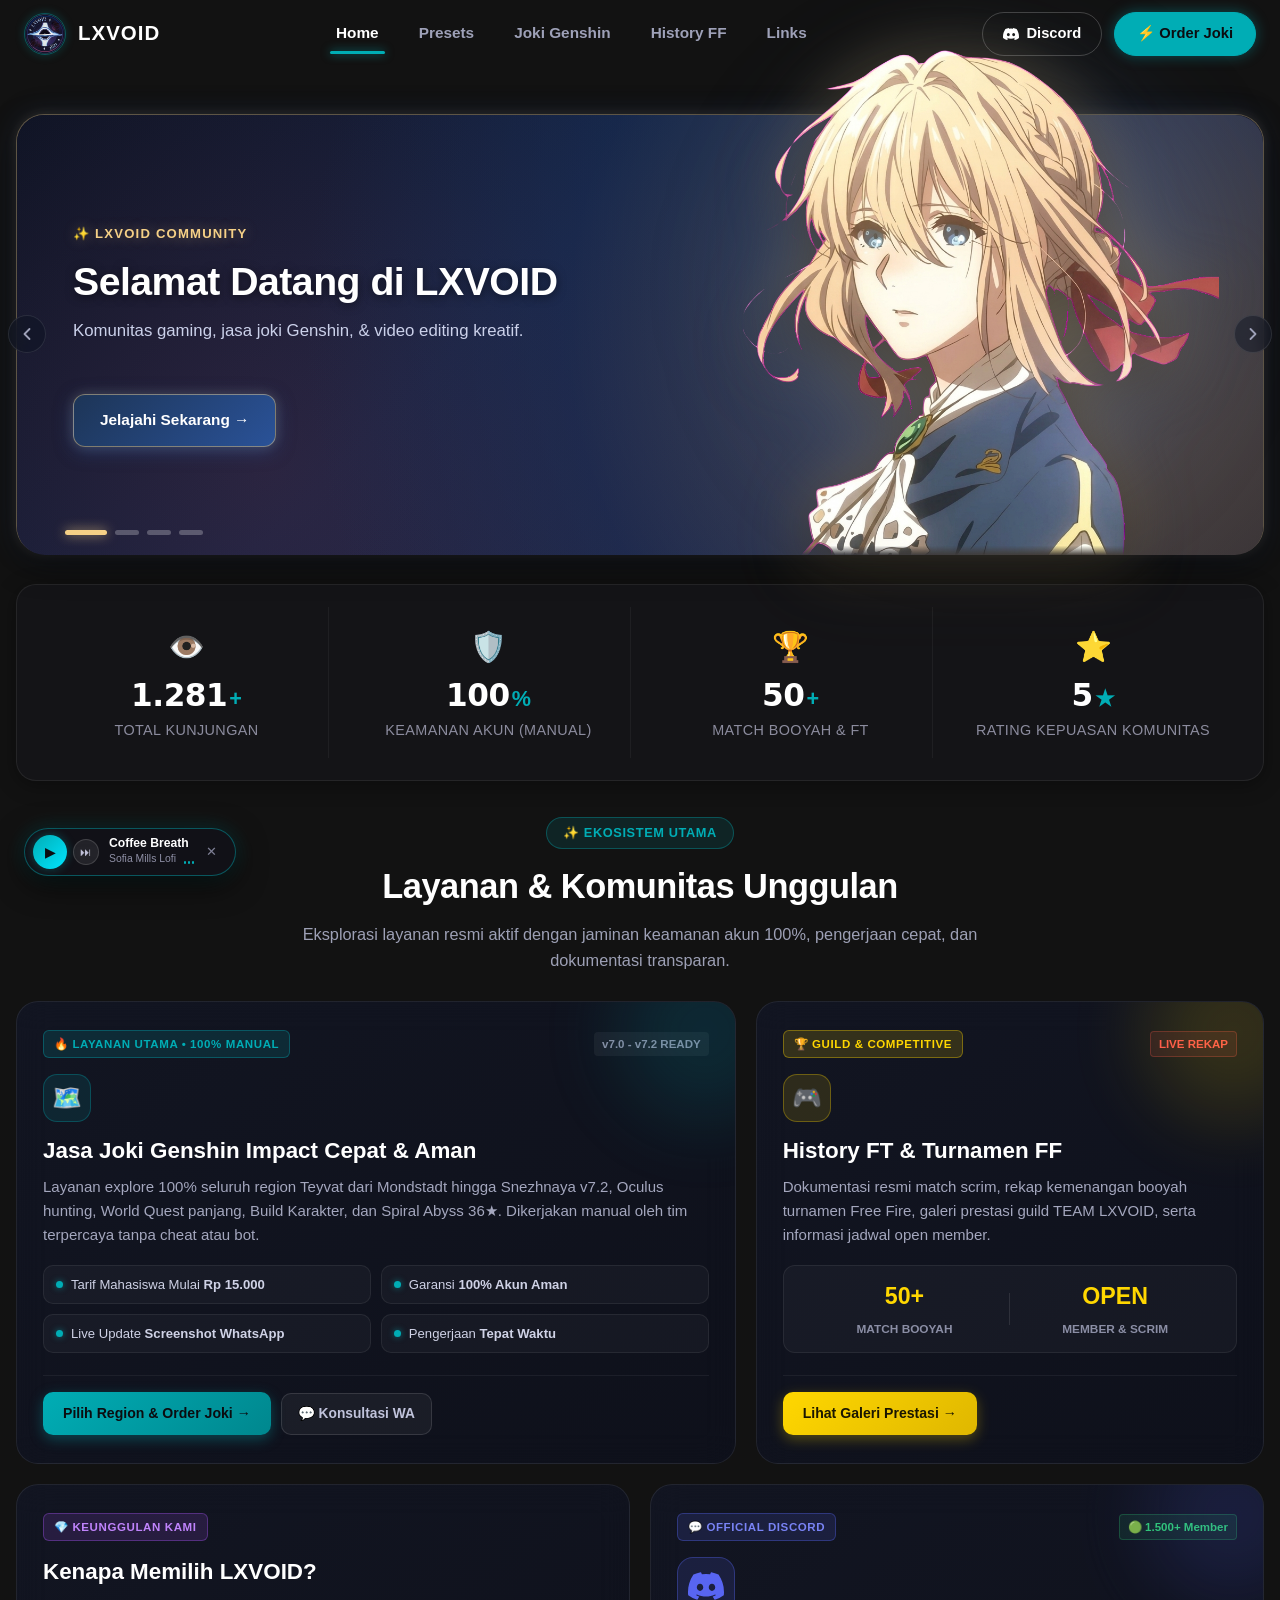
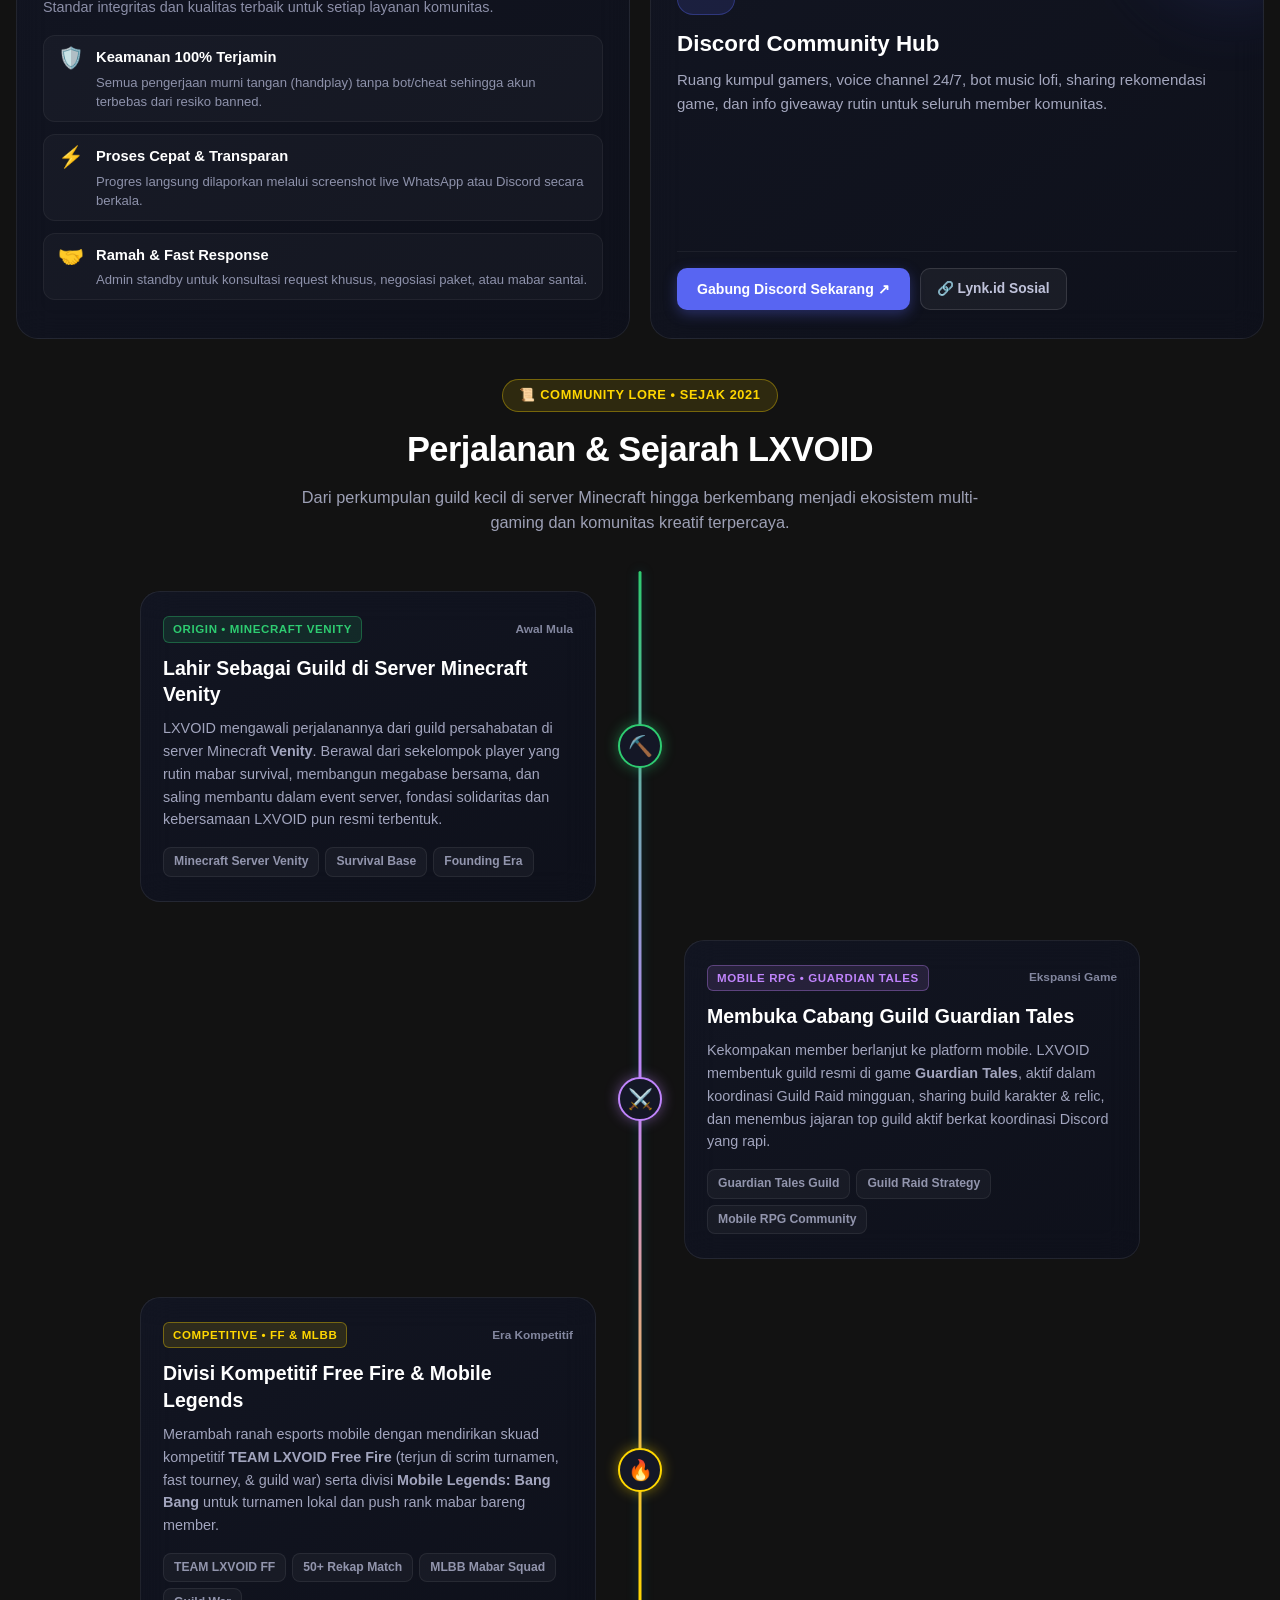
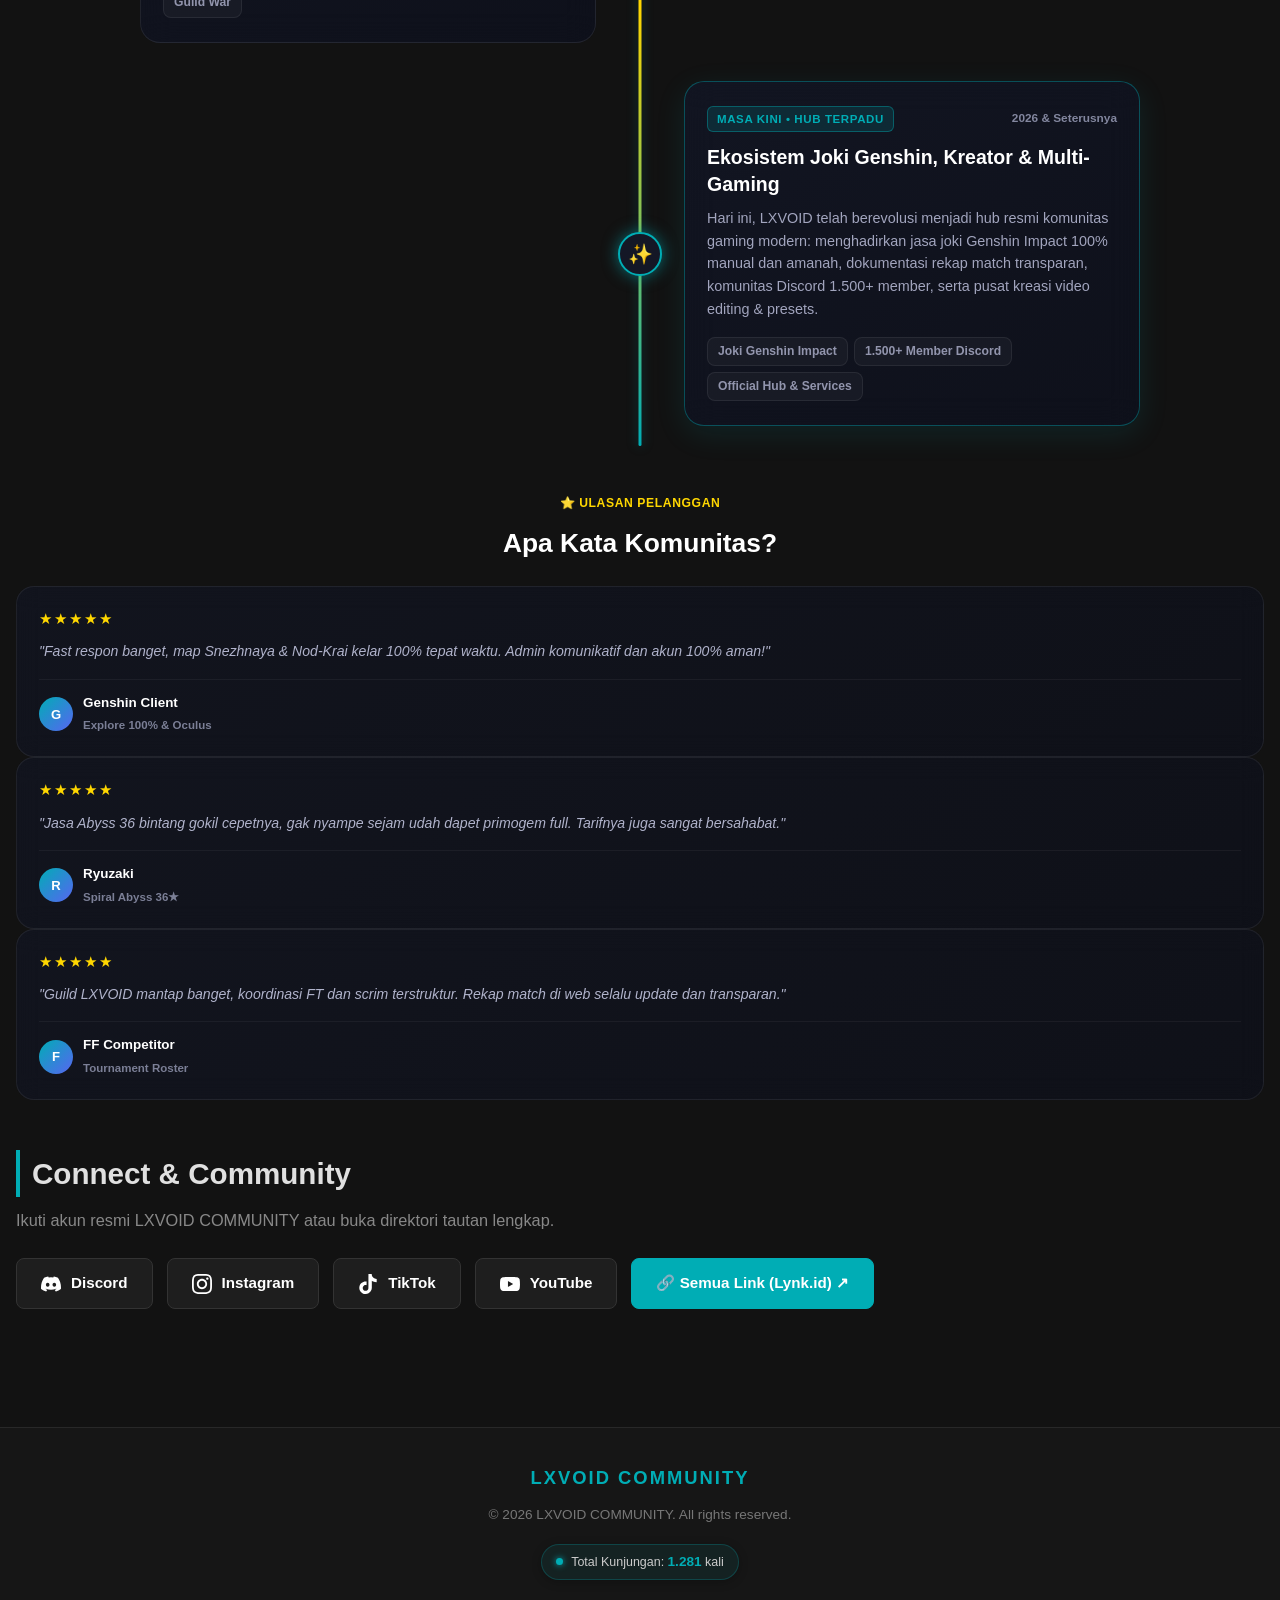
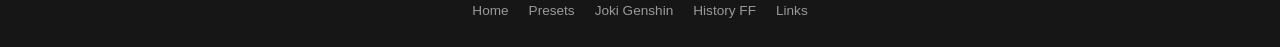
==== index.html @ 6d55eae6 "feat(home): add interactive timeline section for lxvoid community history from venity to multi-gamin" ====
<!DOCTYPE html>
<html lang="id">

<head>
    <meta charset="UTF-8">
    <meta name="viewport" content="width=device-width, initial-scale=1.0, maximum-scale=5.0">
    <title>LXVOID COMMUNITY - Official Hub & Services</title>
    <meta name="description" content="LXVOID COMMUNITY - Official Hub untuk Presets Alight Motion, Layanan Joki Genshin Impact Cepat & Aman, History Free Fire, dan Komunitas Kreator Gaming Indonesia.">
    <link rel="icon" type="image/png" href="assets/favicon.png">
    <meta name="theme-color" content="#121212">
    <meta name="color-scheme" content="dark">
    <link rel="stylesheet" href="style.css">

    <style>
        *, *::before, *::after {
            box-sizing: border-box;
        }
        html, body {
            overflow-x: hidden !important;
            max-width: 100vw !important;
            width: 100% !important;
        }
/* ================= SITE HEADER HOLDER (RESERVES SPACE PREVENTING LAYOUT SHIFT) ================= */
        .site-header-holder {
            position: relative;
            width: 100%;
            margin: 0 0 10px;
            padding: 0;
            height: 66px;
            box-sizing: border-box;
            z-index: 999;
        }

        /* ================= REDESIGNED MODERN REFERENCE HEADER ================= */
        .modern-reference-header {
            width: 100%;
            margin: 0;
            padding: 12px 0;
            background: transparent;
            backdrop-filter: none;
            -webkit-backdrop-filter: none;
            border-top: none !important;
            border-left: none !important;
            border-right: none !important;
            border-bottom: 1px solid transparent;
            border-radius: 0 !important;
            box-shadow: none;
            box-sizing: border-box;
            position: relative;
            z-index: 999;
            transition: background 0.35s ease, border-color 0.35s ease, box-shadow 0.35s ease, backdrop-filter 0.35s ease, padding 0.3s ease;
        }

        .ref-header-inner {
            width: 100%;
            max-width: 1280px;
            margin: 0 auto;
            padding: 0 24px;
            display: flex;
            align-items: center;
            justify-content: space-between;
            box-sizing: border-box;
        }

        .modern-reference-header.header-scrolled {
            position: fixed;
            top: 0;
            left: 0;
            right: 0;
            width: 100%;
            max-width: 100%;
            margin: 0;
            padding: 10px 0;
            background: rgba(9, 13, 24, 0.85);
            backdrop-filter: blur(20px);
            -webkit-backdrop-filter: blur(20px);
            border-top: none !important;
            border-left: none !important;
            border-right: none !important;
            border-bottom: 1px solid rgba(255, 255, 255, 0.08) !important;
            border-radius: 0 !important;
            box-shadow: 0 4px 20px -2px rgba(0, 0, 0, 0.5);
            animation: headerSlideDown 0.32s cubic-bezier(0.16, 1, 0.3, 1) forwards;
            z-index: 9999;
        }

        @keyframes headerSlideDown {
            0% {
                transform: translateY(-100%);
                opacity: 0.3;
            }
            100% {
                transform: translateY(0);
                opacity: 1;
            }
        }

        /* Header Left: User Pill & Plus Button */
        .ref-header-left {
            display: flex;
            align-items: center;
            gap: 12px;
        }

        .ref-brand-link {
            display: inline-flex;
            align-items: center;
            gap: 12px;
            text-decoration: none;
            transition: all 0.2s ease;
        }

        .ref-brand-link:hover .ref-brand-logo {
            transform: scale(1.06);
            box-shadow: 0 0 14px rgba(0, 173, 181, 0.55);
        }

        .ref-brand-link:hover .ref-brand-name {
            color: #00adb5;
        }

        .ref-brand-logo {
            width: 42px;
            height: 42px;
            border-radius: 50%;
            object-fit: cover;
            border: 1.5px solid rgba(0, 173, 181, 0.45);
            box-shadow: 0 0 10px rgba(0, 173, 181, 0.25);
            transition: all 0.25s ease;
        }

        .ref-brand-name {
            font-size: 1.28rem;
            font-weight: 900;
            color: #ffffff;
            letter-spacing: 1px;
            transition: color 0.2s ease;
        }

        /* Header Center: Nav Links with Reference Indicator */
        .ref-header-center {
            display: flex;
            align-items: center;
            gap: 28px;
        }

        .ref-nav-item {
            color: #9ea1b8;
            text-decoration: none;
            font-size: 0.96rem;
            font-weight: 600;
            padding: 8px 6px;
            position: relative;
            transition: color 0.2s ease;
        }

        .ref-nav-item:hover {
            color: #ffffff;
        }

        .ref-nav-item.active-item {
            color: #ffffff;
            font-weight: 700;
        }

        .ref-nav-item.active-item::after {
            content: '';
            position: absolute;
            bottom: 0;
            left: 0;
            right: 0;
            height: 3px;
            background: #00adb5;
            border-radius: 2px;
            box-shadow: 0 0 10px rgba(0, 173, 181, 0.7);
        }

        /* Header Right: Pill Action Buttons */
        .ref-header-right {
            display: flex;
            align-items: center;
            gap: 12px;
        }

        .ref-btn-outline {
            background: transparent;
            border: 1px solid rgba(255, 255, 255, 0.2);
            color: #ffffff;
            font-size: 0.92rem;
            font-weight: 700;
            padding: 9px 20px;
            border-radius: 24px;
            text-decoration: none;
            display: inline-flex;
            align-items: center;
            gap: 7px;
            transition: all 0.2s ease;
        }

        .ref-btn-outline:hover {
            border-color: #00adb5;
            color: #00adb5;
            background: rgba(0, 173, 181, 0.1);
        }

        .ref-btn-solid {
            background: #00adb5;
            border: 1px solid #00adb5;
            color: #0b0c10;
            font-size: 0.92rem;
            font-weight: 800;
            padding: 9px 22px;
            border-radius: 24px;
            text-decoration: none;
            display: inline-flex;
            align-items: center;
            gap: 7px;
            transition: all 0.2s ease;
            box-shadow: 0 0 14px rgba(0, 173, 181, 0.4);
        }

        .ref-btn-solid:hover {
            background: #00c7d1;
            box-shadow: 0 0 20px rgba(0, 173, 181, 0.6);
            transform: translateY(-1px);
        }

        /* ================= MODERN QUICK CONTACT TICKER ================= */
        .modern-quick-bar {
            max-width: 1280px;
            margin: 8px auto 20px;
            padding: 0 16px;
            display: flex;
            align-items: center;
            justify-content: center;
            flex-wrap: wrap;
            gap: 10px;
        }

        .modern-chip {
            background: rgba(22, 26, 46, 0.6);
            backdrop-filter: blur(10px);
            border: 1px solid rgba(255, 255, 255, 0.08);
            border-radius: 20px;
            padding: 5px 14px;
            font-size: 0.76rem;
            color: #b0b4cb;
            display: inline-flex;
            align-items: center;
            gap: 6px;
            cursor: pointer;
            transition: all 0.2s ease;
            user-select: none;
        }

        .modern-chip strong {
            color: #ffffff;
            font-weight: 700;
        }

        .modern-chip:hover {
            background: rgba(0, 173, 181, 0.12);
            border-color: rgba(0, 173, 181, 0.4);
            color: #00adb5;
            transform: translateY(-1px);
            box-shadow: 0 4px 12px rgba(0, 0, 0, 0.4);
        }

        .chip-copy-icon {
            opacity: 0.5;
            font-size: 0.72rem;
            margin-left: 2px;
            transition: opacity 0.2s ease;
        }

        .modern-chip:hover .chip-copy-icon {
            opacity: 1;
        }

        /* ================= HERO SHOWCASE CAROUSEL ================= */
        .showcase-carousel-wrapper {
            max-width: 1280px;
            margin: 48px auto 30px;
            padding: 0 16px;
            position: relative;
        }

        .showcase-container {
            position: relative;
            width: 100%;
            height: 440px;
            min-height: 440px;
            max-height: 440px;
            border-radius: 28px;
            overflow: visible;
            background: #0d1222;
            border: 1px solid rgba(138, 180, 248, 0.25);
            box-shadow: 0 14px 36px -4px rgba(0, 0, 0, 0.6);
            transition: border-color 0.5s ease, box-shadow 0.5s ease;
        }

        /* Dynamic Container Glows matching each active character theme */
        .showcase-container[data-theme="0"] {
            border-color: rgba(245, 208, 134, 0.35);
            box-shadow: 0 12px 32px -4px rgba(0, 0, 0, 0.55), 0 0 28px rgba(35, 65, 120, 0.28), 0 0 12px rgba(245, 208, 134, 0.15);
        }
        .showcase-container[data-theme="1"] {
            border-color: rgba(255, 69, 0, 0.35);
            box-shadow: 0 12px 32px -4px rgba(0, 0, 0, 0.55), 0 0 28px rgba(255, 69, 0, 0.25);
        }
        .showcase-container[data-theme="2"] {
            border-color: rgba(0, 173, 181, 0.4);
            box-shadow: 0 12px 32px -4px rgba(0, 0, 0, 0.55), 0 0 28px rgba(0, 173, 181, 0.3), 0 0 12px rgba(84, 160, 255, 0.2);
        }
        .showcase-container[data-theme="3"] {
            border-color: rgba(168, 85, 247, 0.35);
            box-shadow: 0 12px 32px -4px rgba(0, 0, 0, 0.55), 0 0 28px rgba(168, 85, 247, 0.25);
        }

        .showcase-container::before {
            content: '';
            position: absolute;
            inset: 0;
            border-radius: 28px;
            background-image: radial-gradient(rgba(255, 255, 255, 0.25) 1px, transparent 1px),
                              radial-gradient(rgba(138, 180, 248, 0.2) 1.5px, transparent 1.5px);
            background-size: 40px 40px, 80px 80px;
            background-position: 0 0, 20px 20px;
            opacity: 0.35;
            pointer-events: none;
            z-index: 2;
        }

        .showcase-slides {
            position: relative;
            width: 100%;
            height: 100%;
            min-height: 440px;
            overflow: visible;
        }

        .showcase-slide {
            position: absolute;
            inset: 0;
            width: 100%;
            height: 100%;
            border-radius: 28px;
            box-sizing: border-box;
            display: flex;
            align-items: center;
            justify-content: space-between;
            padding: 42px 56px;
            opacity: 0;
            visibility: hidden;
            pointer-events: none;
            transition: opacity 0.4s ease-in-out, visibility 0.4s ease-in-out;
            z-index: 1;
        }

        /* BESPOKE CHARACTER BACKGROUNDS FOR EACH SLIDE */
        /* Slide 0: Violet Evergarden (Royal Prussian Blue & Golden Amber Sunlight) */
        .showcase-slide[data-index="0"] {
            background: radial-gradient(circle at 82% 48%, rgba(245, 208, 134, 0.28) 0%, rgba(27, 50, 92, 0.4) 45%, transparent 70%),
                        radial-gradient(circle at 20% 80%, rgba(184, 59, 72, 0.15) 0%, transparent 50%),
                        linear-gradient(135deg, #0b1324 0%, #132242 40%, #1e2544 70%, #2f211d 100%);
        }

        /* Slide 1: Hu Tao (Smoldering Crimson Pyro Flames & Charcoal Obsidian) */
        .showcase-slide[data-index="1"] {
            background: radial-gradient(circle at 82% 48%, rgba(255, 69, 0, 0.32) 0%, rgba(180, 20, 20, 0.25) 45%, transparent 70%),
                        radial-gradient(circle at 20% 80%, rgba(255, 152, 0, 0.15) 0%, transparent 50%),
                        linear-gradient(135deg, #180809 0%, #2a0b10 40%, #3e1117 70%, #200607 100%);
        }

        /* Slide 2: History FF / LXVOID Guild (Deep Void Cosmic Navy & Luminous Cyan Aura) */
        .showcase-slide[data-index="2"] {
            background: radial-gradient(circle at 82% 48%, rgba(0, 173, 181, 0.35) 0%, rgba(30, 48, 92, 0.35) 45%, transparent 70%),
                        radial-gradient(circle at 20% 80%, rgba(108, 92, 231, 0.2) 0%, transparent 50%),
                        linear-gradient(135deg, #070a14 0%, #0d152a 40%, #131d3a 70%, #090e1d 100%);
        }

        /* Slide 3: AM XML & CapCut (Electro Violet Lightning & Deep Nebula) */
        .showcase-slide[data-index="3"] {
            background: radial-gradient(circle at 82% 48%, rgba(168, 85, 247, 0.3) 0%, rgba(110, 40, 200, 0.2) 45%, transparent 70%),
                        radial-gradient(circle at 20% 80%, rgba(138, 75, 255, 0.15) 0%, transparent 50%),
                        linear-gradient(135deg, #11081d 0%, #200f36 40%, #321354 70%, #170a29 100%);
        }

        .showcase-slide.active-slide {
            opacity: 1;
            visibility: visible;
            pointer-events: auto;
            z-index: 2;
        }

        .slide-content-left {
            flex: 1;
            max-width: 640px;
            z-index: 3;
            position: relative;
            display: flex;
            flex-direction: column;
            justify-content: center;
            align-items: flex-start;
        }

        .slide-badge-pill {
            display: inline-flex;
            align-items: center;
            gap: 8px;
            font-size: 0.82rem;
            font-weight: 800;
            letter-spacing: 1.2px;
            text-transform: uppercase;
            color: #00adb5;
            margin-bottom: 14px;
            background: transparent;
            border: none;
            padding: 0;
        }

        .slide-badge-pill.pill-purple {
            color: #c084fc;
            text-shadow: 0 0 14px rgba(168, 85, 247, 0.4);
        }

        .slide-badge-pill.pill-royal-gold {
            color: #f5d086;
            text-shadow: 0 0 14px rgba(245, 208, 134, 0.4);
        }

        .slide-badge-pill.pill-red {
            color: #ff7043;
            text-shadow: 0 0 14px rgba(255, 87, 34, 0.4);
        }

        .slide-badge-pill.pill-cyan {
            color: #00adb5;
            text-shadow: 0 0 14px rgba(0, 173, 181, 0.5);
        }

        .slide-title {
            font-size: 2.45rem;
            font-weight: 900;
            color: #ffffff;
            margin: 0 0 12px;
            line-height: 1.22;
            letter-spacing: -0.5px;
            text-shadow: 0 2px 10px rgba(0, 0, 0, 0.5);
        }

        .slide-desc {
            font-size: 1.05rem;
            color: #cbd1ea;
            line-height: 1.6;
            margin: 0 0 24px;
            min-height: 52px;
            max-width: 580px;
        }

        .slide-btn-cta {
            display: inline-flex;
            align-items: center;
            gap: 8px;
            background: #00adb5;
            color: #0b0c10;
            font-weight: 800;
            font-size: 0.96rem;
            padding: 13px 26px;
            border-radius: 12px;
            text-decoration: none;
            transition: all 0.25s ease;
            box-shadow: 0 4px 18px rgba(0, 173, 181, 0.4);
        }

        .slide-btn-cta:hover {
            background: #00c7d1;
            transform: translateY(-2px);
            box-shadow: 0 6px 24px rgba(0, 173, 181, 0.6);
        }

        .slide-btn-cta.btn-cta-purple {
            background: #a855f7;
            color: #ffffff;
            box-shadow: 0 4px 18px rgba(168, 85, 247, 0.4);
        }

        .slide-btn-cta.btn-cta-purple:hover {
            background: #b66bff;
            box-shadow: 0 6px 24px rgba(168, 85, 247, 0.6);
        }

        .slide-btn-cta.btn-cta-cyan {
            background: #00adb5;
            color: #0b0c10;
            box-shadow: 0 4px 18px rgba(0, 173, 181, 0.45);
        }

        .slide-btn-cta.btn-cta-cyan:hover {
            background: #00c7d1;
            box-shadow: 0 6px 24px rgba(0, 173, 181, 0.65);
        }

        .slide-btn-cta.btn-cta-royal {
            background: linear-gradient(135deg, #1d3557, #2a5298);
            color: #ffffff;
            border: 1px solid rgba(245, 208, 134, 0.45);
            box-shadow: 0 4px 18px rgba(42, 82, 152, 0.5), 0 0 12px rgba(245, 208, 134, 0.2);
        }

        .slide-btn-cta.btn-cta-royal:hover {
            background: linear-gradient(135deg, #24426d, #3566bd);
            box-shadow: 0 6px 24px rgba(42, 82, 152, 0.7), 0 0 16px rgba(245, 208, 134, 0.35);
        }

        .slide-btn-cta.btn-cta-red {
            background: #ff5722;
            color: #ffffff;
            box-shadow: 0 4px 18px rgba(255, 87, 34, 0.4);
        }

        .slide-btn-cta.btn-cta-red:hover {
            background: #ff6e40;
            box-shadow: 0 6px 24px rgba(255, 87, 34, 0.6);
        }

        .slide-btn-cta.btn-cta-soon {
            background: rgba(255, 255, 255, 0.08);
            color: #cbd5e1;
            border: 1px dashed rgba(255, 255, 255, 0.3);
            box-shadow: none;
            cursor: pointer;
        }

        .slide-btn-cta.btn-cta-soon:hover {
            background: rgba(255, 255, 255, 0.15);
            color: #ffffff;
            box-shadow: none;
            transform: none;
        }

        .slide-art-right {
            position: relative;
            flex-shrink: 0;
            width: 380px;
            height: 350px;
            display: flex;
            align-items: center;
            justify-content: center;
            z-index: 2;
        }

        .slide-art-glow {
            position: absolute;
            width: 380px;
            height: 380px;
            border-radius: 50%;
            background: radial-gradient(circle, rgba(138, 180, 248, 0.25) 0%, rgba(0, 173, 181, 0.1) 50%, transparent 70%);
            filter: blur(45px);
            pointer-events: none;
        }

        .slide-art-glow.gold-sun-glow {
            width: 390px;
            height: 390px;
            background: radial-gradient(circle, rgba(245, 208, 134, 0.45) 0%, rgba(42, 82, 152, 0.35) 45%, transparent 70%);
            filter: blur(48px);
        }

        .slide-art-glow.purple-glow {
            width: 380px;
            height: 380px;
            background: radial-gradient(circle, rgba(168, 85, 247, 0.4) 0%, rgba(138, 75, 255, 0.2) 45%, transparent 70%);
            filter: blur(48px);
        }

        .slide-art-glow.red-glow {
            width: 380px;
            height: 380px;
            background: radial-gradient(circle, rgba(255, 69, 0, 0.45) 0%, rgba(255, 152, 0, 0.25) 45%, transparent 70%);
            filter: blur(48px);
        }

        .slide-art-glow.cyan-glow {
            width: 380px;
            height: 380px;
            background: radial-gradient(circle, rgba(0, 173, 181, 0.45) 0%, rgba(30, 48, 92, 0.35) 45%, transparent 70%);
            filter: blur(48px);
        }

        .slide-art-img {
            max-width: 350px;
            max-height: 335px;
            width: auto;
            height: auto;
            object-fit: contain;
            object-position: center;
            position: relative;
            z-index: 3;
            transition: transform 0.4s ease, filter 0.4s ease;
        }

        .showcase-container:hover .slide-art-img {
            transform: scale(1.04) translateY(-4px);
        }

        /* Violet Evergarden 3D Pop-out & Grounded Anchored Effect */
        .showcase-slide[data-index="0"] .slide-art-right {
            position: absolute;
            right: 42px;
            bottom: 0;
            width: 480px;
            height: 100%;
            display: flex;
            align-items: flex-end;
            justify-content: center;
            overflow: visible;
            z-index: 10;
            pointer-events: none;
        }

        .showcase-slide[data-index="0"] .slide-art-glow.gold-sun-glow {
            width: 480px;
            height: 480px;
            bottom: 30px;
            left: 50%;
            transform: translateX(-50%);
            border-radius: 50%;
            background: radial-gradient(circle, rgba(245, 208, 134, 0.42) 0%, rgba(42, 82, 152, 0.3) 50%, transparent 72%);
            filter: blur(52px);
            pointer-events: none;
        }

        .showcase-slide[data-index="0"] .slide-art-img {
            height: 505px;
            max-height: none;
            max-width: none;
            width: auto;
            object-fit: contain;
            object-position: bottom center;
            display: block;
            transform: translateY(0);
            filter: drop-shadow(0 14px 28px rgba(0, 0, 0, 0.45)) drop-shadow(0 0 28px rgba(245, 208, 134, 0.28));
            -webkit-mask-image: none;
            mask-image: none;
            transform-origin: bottom center;
            transition: transform 0.4s cubic-bezier(0.16, 1, 0.3, 1), filter 0.4s ease;
            pointer-events: auto;
        }

        .showcase-container:hover .showcase-slide[data-index="0"] .slide-art-img {
            transform: scale(1.025);
        }
        .showcase-slide[data-index="1"] .slide-art-img {
            filter: drop-shadow(0 8px 20px rgba(0, 0, 0, 0.35)) drop-shadow(0 0 20px rgba(255, 69, 0, 0.3));
        }
        .showcase-slide[data-index="2"] .slide-art-img {
            filter: drop-shadow(0 8px 24px rgba(0, 0, 0, 0.45)) drop-shadow(0 0 24px rgba(0, 173, 181, 0.4));
        }
        .showcase-slide[data-index="3"] .slide-art-img {
            filter: drop-shadow(0 8px 20px rgba(0, 0, 0, 0.35)) drop-shadow(0 0 20px rgba(168, 85, 247, 0.3));
        }

        .showcase-arrow-btn {
            position: absolute;
            top: 50%;
            transform: translateY(-50%);
            width: 38px;
            height: 38px;
            border-radius: 50%;
            background: rgba(13, 18, 34, 0.45);
            backdrop-filter: blur(8px);
            border: 1px solid rgba(255, 255, 255, 0.1);
            color: #9ea1b8;
            display: flex;
            align-items: center;
            justify-content: center;
            cursor: pointer;
            z-index: 10;
            transition: all 0.25s ease;
            user-select: none;
            padding: 0;
        }

        .showcase-arrow-btn:hover {
            background: rgba(0, 173, 181, 0.2);
            color: #ffffff;
            border-color: rgba(0, 173, 181, 0.45);
            box-shadow: 0 0 16px rgba(0, 173, 181, 0.35);
            transform: translateY(-50%) scale(1.08);
        }

        .showcase-arrow-btn:active {
            transform: translateY(-50%) scale(0.95);
        }

        .arrow-prev {
            left: 8px;
        }

        .arrow-next {
            right: 8px;
        }

        .showcase-pagination {
            position: absolute;
            bottom: 18px;
            left: 48px;
            display: flex;
            align-items: center;
            gap: 8px;
            z-index: 10;
        }

        .pagination-dash {
            width: 24px;
            height: 5px;
            border-radius: 4px;
            background: rgba(255, 255, 255, 0.25);
            cursor: pointer;
            transition: all 0.3s ease;
        }

        .pagination-dash.active {
            width: 42px;
            background: #00adb5;
            box-shadow: 0 0 10px rgba(0, 173, 181, 0.6);
        }

        .showcase-container[data-theme="0"] .pagination-dash.active {
            background: #f5d086;
            box-shadow: 0 0 12px rgba(245, 208, 134, 0.7);
        }
        .showcase-container[data-theme="1"] .pagination-dash.active {
            background: #ff5722;
            box-shadow: 0 0 12px rgba(255, 87, 34, 0.7);
        }
        .showcase-container[data-theme="2"] .pagination-dash.active {
            background: #00adb5;
            box-shadow: 0 0 12px rgba(0, 173, 181, 0.8);
        }
        .showcase-container[data-theme="3"] .pagination-dash.active {
            background: #c084fc;
            box-shadow: 0 0 12px rgba(168, 85, 247, 0.7);
        }

        /* ================= STATS SECTION OVERRIDE (WIDE & CRISP) ================= */
        .stats-section {
            max-width: 1280px !important;
            margin: 28px auto 36px !important;
            padding: 0 16px !important;
        }

        .stats-grid {
            padding: 22px 28px !important;
            gap: 18px !important;
            border-radius: 20px !important;
        }

        .stat-card {
            padding: 16px 14px !important;
        }

        .stat-icon {
            font-size: 1.85rem !important;
            margin-bottom: 8px !important;
        }

        .stat-number {
            font-size: 1.95rem !important;
        }

        .stat-plus, .stat-unit {
            font-size: 1.35rem !important;
        }

        .stat-label {
            font-size: 0.9rem !important;
            margin-top: 6px !important;
        }


        /* ================= MODERN BENTO GRID ECOSYSTEM ================= */
        .bento-ecosystem-section {
            max-width: 1280px;
            margin: 0 auto 40px;
            padding: 0 16px;
        }

        .bento-section-header {
            text-align: center;
            margin-bottom: 28px;
        }

        .bento-badge-pill {
            display: inline-flex;
            align-items: center;
            gap: 6px;
            background: rgba(0, 173, 181, 0.12);
            color: #00adb5;
            border: 1px solid rgba(0, 173, 181, 0.35);
            padding: 5px 16px;
            border-radius: 20px;
            font-size: 0.8rem;
            font-weight: 800;
            letter-spacing: 0.6px;
            margin-bottom: 10px;
        }

        .bento-section-title {
            font-size: 2.15rem;
            font-weight: 800;
            color: #ffffff;
            margin: 0 0 8px;
            letter-spacing: -0.5px;
        }

        .bento-section-desc {
            font-size: 1.02rem;
            color: #9da0b5;
            max-width: 680px;
            margin: 0 auto;
            line-height: 1.55;
        }

        .bento-grid {
            display: grid;
            grid-template-columns: repeat(12, 1fr);
            gap: 20px;
        }

        .bento-card {
            background: linear-gradient(145deg, rgba(18, 22, 38, 0.78), rgba(13, 16, 29, 0.78));
            backdrop-filter: blur(16px);
            -webkit-backdrop-filter: blur(16px);
            border: 1px solid rgba(255, 255, 255, 0.08);
            border-radius: 22px;
            padding: 28px 26px;
            position: relative;
            overflow: hidden;
            display: flex;
            flex-direction: column;
            justify-content: space-between;
            transition: transform 0.28s ease, border-color 0.28s ease, box-shadow 0.28s ease;
        }

        .bento-card:hover {
            transform: translateY(-4px);
            box-shadow: 0 14px 38px rgba(0, 0, 0, 0.6);
        }

        .bento-card-glow {
            position: absolute;
            top: -60px;
            right: -60px;
            width: 180px;
            height: 180px;
            border-radius: 50%;
            pointer-events: none;
            opacity: 0.15;
            filter: blur(40px);
            transition: opacity 0.3s ease;
        }

        .bento-card:hover .bento-card-glow {
            opacity: 0.3;
        }

        .joki-glow {
            background: #00adb5;
        }

        .gold-glow {
            background: #ffd700;
        }

        .discord-glow {
            background: #5865f2;
        }

        /* Span definitions */
        .bento-card-joki {
            grid-column: span 7;
        }

        .bento-card-joki:hover {
            border-color: rgba(0, 173, 181, 0.45);
            box-shadow: 0 14px 38px rgba(0, 0, 0, 0.6), 0 0 24px rgba(0, 173, 181, 0.12);
        }

        .bento-card-ff {
            grid-column: span 5;
        }

        .bento-card-ff:hover {
            border-color: rgba(255, 215, 0, 0.45);
            box-shadow: 0 14px 38px rgba(0, 0, 0, 0.6), 0 0 24px rgba(255, 215, 0, 0.12);
        }

        .bento-card-why {
            grid-column: span 6;
        }

        .bento-card-why:hover {
            border-color: rgba(168, 85, 247, 0.45);
            box-shadow: 0 14px 38px rgba(0, 0, 0, 0.6), 0 0 24px rgba(168, 85, 247, 0.12);
        }

        .bento-card-discord {
            grid-column: span 6;
        }

        .bento-card-discord:hover {
            border-color: rgba(88, 101, 242, 0.45);
            box-shadow: 0 14px 38px rgba(0, 0, 0, 0.6), 0 0 24px rgba(88, 101, 242, 0.15);
        }

        /* Badge Row */
        .bento-card-badge-row {
            display: flex;
            align-items: center;
            justify-content: space-between;
            gap: 10px;
            margin-bottom: 16px;
        }

        .bento-pill {
            font-size: 0.72rem;
            font-weight: 800;
            padding: 4px 10px;
            border-radius: 6px;
            letter-spacing: 0.6px;
            text-transform: uppercase;
        }

        .pill-cyan {
            background: rgba(0, 173, 181, 0.15);
            color: #00adb5;
            border: 1px solid rgba(0, 173, 181, 0.35);
        }

        .pill-gold {
            background: rgba(255, 215, 0, 0.15);
            color: #ffd700;
            border: 1px solid rgba(255, 215, 0, 0.35);
        }

        .pill-purple {
            background: rgba(168, 85, 247, 0.15);
            color: #c084fc;
            border: 1px solid rgba(168, 85, 247, 0.35);
        }

        .pill-discord {
            background: rgba(88, 101, 242, 0.15);
            color: #7983f5;
            border: 1px solid rgba(88, 101, 242, 0.35);
        }

        .bento-sub-badge {
            font-size: 0.72rem;
            font-weight: 700;
            color: #8b8ea5;
            background: rgba(255, 255, 255, 0.05);
            padding: 3px 8px;
            border-radius: 4px;
        }

        .badge-live {
            color: #ff5252;
            background: rgba(255, 82, 82, 0.1);
            border: 1px solid rgba(255, 82, 82, 0.25);
        }

        .badge-online {
            color: #2ecc71;
            background: rgba(46, 204, 113, 0.1);
            border: 1px solid rgba(46, 204, 113, 0.25);
        }

        /* Card Content */
        .bento-icon-box {
            width: 48px;
            height: 48px;
            border-radius: 14px;
            display: inline-flex;
            align-items: center;
            justify-content: center;
            font-size: 1.5rem;
            margin-bottom: 14px;
        }

        .cyan-icon {
            background: rgba(0, 173, 181, 0.12);
            border: 1px solid rgba(0, 173, 181, 0.3);
        }

        .gold-icon {
            background: rgba(255, 215, 0, 0.12);
            border: 1px solid rgba(255, 215, 0, 0.3);
        }

        .bento-title {
            font-size: 1.4rem;
            font-weight: 800;
            color: #ffffff;
            margin: 0 0 10px;
            line-height: 1.3;
        }

        .bento-desc {
            font-size: 0.94rem;
            color: #a4a7be;
            line-height: 1.58;
            margin: 0 0 18px;
        }

        .bento-desc-short {
            font-size: 0.9rem;
            color: #8c8fa8;
            margin: 0 0 16px;
        }

        /* Chips Grid in Joki Card */
        .bento-chips-grid {
            display: grid;
            grid-template-columns: repeat(2, 1fr);
            gap: 10px;
            margin-bottom: 22px;
        }

        .bento-chip {
            background: rgba(255, 255, 255, 0.035);
            border: 1px solid rgba(255, 255, 255, 0.07);
            padding: 8px 12px;
            border-radius: 10px;
            font-size: 0.82rem;
            color: #cfd2e6;
            display: flex;
            align-items: center;
            gap: 8px;
        }

        .chip-dot {
            width: 7px;
            height: 7px;
            border-radius: 50%;
            flex-shrink: 0;
        }

        .cyan-dot {
            background: #00adb5;
            box-shadow: 0 0 6px rgba(0, 173, 181, 0.6);
        }

        /* FF Mini Stat Row */
        .bento-stat-mini-row {
            display: flex;
            align-items: center;
            background: rgba(255, 255, 255, 0.035);
            border: 1px solid rgba(255, 255, 255, 0.07);
            border-radius: 12px;
            padding: 12px 16px;
            margin-bottom: 22px;
        }

        .mini-stat-item {
            flex: 1;
            text-align: center;
        }

        .mini-stat-val {
            display: block;
            font-size: 1.45rem;
            font-weight: 800;
            color: #ffd700;
        }

        .mini-stat-lbl {
            font-size: 0.74rem;
            color: #8b8ea5;
            text-transform: uppercase;
            font-weight: 600;
        }

        .mini-stat-divider {
            width: 1px;
            height: 32px;
            background: rgba(255, 255, 255, 0.1);
        }

        /* Why Items List */
        .why-items-list {
            display: flex;
            flex-direction: column;
            gap: 12px;
            margin-bottom: 10px;
        }

        .why-item {
            display: flex;
            align-items: flex-start;
            gap: 12px;
            background: rgba(255, 255, 255, 0.03);
            border: 1px solid rgba(255, 255, 255, 0.05);
            border-radius: 12px;
            padding: 10px 14px;
        }

        .why-icon-wrap {
            font-size: 1.3rem;
            line-height: 1;
            padding-top: 2px;
        }

        .why-text-wrap h4 {
            font-size: 0.92rem;
            font-weight: 700;
            color: #ffffff;
            margin: 0 0 3px;
        }

        .why-text-wrap p {
            font-size: 0.82rem;
            color: #8e92ab;
            line-height: 1.45;
            margin: 0;
        }

        /* Discord Hero Content */
        .discord-hero-icon {
            width: 58px;
            height: 58px;
            border-radius: 16px;
            background: rgba(88, 101, 242, 0.15);
            border: 1px solid rgba(88, 101, 242, 0.35);
            color: #5865f2;
            display: inline-flex;
            align-items: center;
            justify-content: center;
            margin-bottom: 14px;
        }

        /* Bento Card Footers & Buttons */
        .bento-card-footer {
            display: flex;
            align-items: center;
            gap: 10px;
            flex-wrap: wrap;
            border-top: 1px solid rgba(255, 255, 255, 0.06);
            padding-top: 16px;
            margin-top: auto;
        }

        .bento-btn-primary {
            background: linear-gradient(135deg, #00adb5, #00878e);
            color: #0b0c10;
            font-size: 0.88rem;
            font-weight: 800;
            padding: 10px 20px;
            border-radius: 10px;
            text-decoration: none;
            transition: all 0.2s ease;
            box-shadow: 0 4px 14px rgba(0, 173, 181, 0.35);
            display: inline-flex;
            align-items: center;
            justify-content: center;
        }

        .bento-btn-primary:hover {
            transform: translateY(-2px);
            box-shadow: 0 6px 20px rgba(0, 173, 181, 0.5);
            color: #000000;
        }

        .bento-btn-gold {
            background: linear-gradient(135deg, #ffd700, #dfb700);
            color: #1a1600;
            font-size: 0.88rem;
            font-weight: 800;
            padding: 10px 20px;
            border-radius: 10px;
            text-decoration: none;
            transition: all 0.2s ease;
            box-shadow: 0 4px 14px rgba(255, 215, 0, 0.3);
            display: inline-flex;
            align-items: center;
            justify-content: center;
        }

        .bento-btn-gold:hover {
            transform: translateY(-2px);
            box-shadow: 0 6px 20px rgba(255, 215, 0, 0.45);
        }

        .bento-btn-discord {
            background: #5865f2;
            color: #ffffff;
            font-size: 0.88rem;
            font-weight: 800;
            padding: 10px 20px;
            border-radius: 10px;
            text-decoration: none;
            transition: all 0.2s ease;
            box-shadow: 0 4px 14px rgba(88, 101, 242, 0.35);
            display: inline-flex;
            align-items: center;
            justify-content: center;
        }

        .bento-btn-discord:hover {
            transform: translateY(-2px);
            background: #4752c4;
            box-shadow: 0 6px 20px rgba(88, 101, 242, 0.5);
        }

        .bento-btn-ghost {
            background: rgba(255, 255, 255, 0.05);
            color: #c0c3db;
            border: 1px solid rgba(255, 255, 255, 0.12);
            font-size: 0.86rem;
            font-weight: 700;
            padding: 9px 16px;
            border-radius: 10px;
            text-decoration: none;
            transition: all 0.2s ease;
            display: inline-flex;
            align-items: center;
            justify-content: center;
        }

        .bento-btn-ghost:hover {
            background: rgba(255, 255, 255, 0.1);
            color: #ffffff;
            border-color: rgba(255, 255, 255, 0.25);
        }

        /* ================= LIVE TESTIMONIAL PREVIEWS ================= */
        .testi-highlight-section {
            max-width: 1280px;
            margin: 0 auto 40px;
            padding: 0 16px;
        }

        .bento-testi-header {
            text-align: center;
            margin-bottom: 22px;
            display: flex;
            flex-direction: column;
            align-items: center;
            gap: 6px;
        }

        .bento-testi-pill {
            font-size: 0.76rem;
            font-weight: 800;
            color: #ffd700;
            letter-spacing: 0.6px;
            text-transform: uppercase;
            display: inline-block;
            margin-bottom: 2px;
        }

        .bento-testi-title {
            font-size: 1.65rem;
            font-weight: 800;
            color: #ffffff;
            margin: 0;
        }
            font-size: 1.65rem;
            font-weight: 800;
            color: #ffffff;
            margin: 0;
        }

        .testi-cards-row {
            display: grid;
            grid-template-columns: repeat(3, 1fr);
            gap: 16px;
        }

        .testi-card {
            background: linear-gradient(145deg, rgba(18, 22, 38, 0.6), rgba(13, 16, 29, 0.6));
            backdrop-filter: blur(12px);
            border: 1px solid rgba(255, 255, 255, 0.07);
            border-radius: 18px;
            padding: 20px 22px;
            display: flex;
            flex-direction: column;
            justify-content: space-between;
            transition: transform 0.2s ease, border-color 0.2s ease;
        }

        .testi-card:hover {
            transform: translateY(-3px);
            border-color: rgba(255, 215, 0, 0.35);
        }

        .testi-stars {
            color: #ffd700;
            font-size: 0.95rem;
            letter-spacing: 2px;
            margin-bottom: 10px;
        }

        .testi-quote {
            font-size: 0.88rem;
            color: #b0b3cb;
            line-height: 1.52;
            margin: 0 0 16px;
            font-style: italic;
        }

        .testi-author {
            display: flex;
            align-items: center;
            gap: 10px;
            border-top: 1px solid rgba(255, 255, 255, 0.05);
            padding-top: 12px;
        }

        .author-avatar-chip {
            width: 34px;
            height: 34px;
            border-radius: 50%;
            background: linear-gradient(135deg, #00adb5, #5865f2);
            color: #ffffff;
            font-size: 0.82rem;
            font-weight: 800;
            display: flex;
            align-items: center;
            justify-content: center;
        }

        .author-meta strong {
            display: block;
            font-size: 0.84rem;
            color: #ffffff;
        }

        .author-meta span {
            font-size: 0.72rem;
            color: #7b7f96;
        }

        /* Mobile media query additions */
        @media (max-width: 860px) {
            .bento-ecosystem-section {
                margin: 0 auto 28px !important;
                padding: 0 12px !important;
            }
            .bento-section-title {
                font-size: 1.55rem !important;
            }
            .bento-section-desc {
                font-size: 0.88rem !important;
            }
            .bento-grid {
                grid-template-columns: 1fr !important;
                gap: 14px !important;
            }
            .bento-card-joki,
            .bento-card-ff,
            .bento-card-why,
            .bento-card-discord {
                grid-column: span 1 !important;
                padding: 22px 18px !important;
                border-radius: 18px !important;
            }
            .bento-title {
                font-size: 1.25rem !important;
            }
            .bento-desc {
                font-size: 0.88rem !important;
            }
            .bento-chips-grid {
                grid-template-columns: 1fr !important;
                gap: 8px !important;
            }
            .bento-card-footer {
                flex-direction: column !important;
                align-items: stretch !important;
            }
            .bento-btn-primary,
            .bento-btn-gold,
            .bento-btn-discord,
            .bento-btn-ghost {
                width: 100% !important;
                text-align: center !important;
            }
            .testi-highlight-section {
                margin: 0 auto 28px !important;
                padding: 0 12px !important;
            }
            .testi-cards-row {
                grid-template-columns: 1fr !important;
                gap: 12px !important;
            }
            .bento-testi-title {
                font-size: 1.35rem !important;
            }
        }

        /* ================= SEJARAH & EVOLUSI KOMUNITAS LXVOID ================= */
        .lxvoid-history-section {
            max-width: 1280px;
            margin: 0 auto 48px;
            padding: 0 16px;
            position: relative;
        }

        .history-section-header {
            text-align: center;
            margin-bottom: 36px;
        }

        .history-badge-pill {
            display: inline-flex;
            align-items: center;
            gap: 6px;
            background: rgba(255, 215, 0, 0.12);
            color: #ffd700;
            border: 1px solid rgba(255, 215, 0, 0.35);
            padding: 5px 16px;
            border-radius: 20px;
            font-size: 0.8rem;
            font-weight: 800;
            letter-spacing: 0.6px;
            margin-bottom: 10px;
        }

        .history-section-title {
            font-size: 2.15rem;
            font-weight: 800;
            color: #ffffff;
            margin: 0 0 8px;
            letter-spacing: -0.5px;
        }

        .history-section-desc {
            font-size: 1.02rem;
            color: #9da0b5;
            max-width: 720px;
            margin: 0 auto;
            line-height: 1.55;
        }

        .history-timeline-container {
            position: relative;
            max-width: 1000px;
            margin: 0 auto;
            padding: 20px 0;
        }

        /* Central Track Line */
        .timeline-track-line {
            position: absolute;
            top: 0;
            bottom: 0;
            left: 50%;
            width: 3px;
            background: linear-gradient(180deg, #2ecc71 0%, #c084fc 35%, #ffd700 70%, #00adb5 100%);
            transform: translateX(-50%);
            border-radius: 2px;
            box-shadow: 0 0 12px rgba(0, 173, 181, 0.35);
        }

        .timeline-milestone {
            display: flex;
            align-items: center;
            position: relative;
            margin-bottom: 38px;
            width: 100%;
        }

        .timeline-milestone:last-child {
            margin-bottom: 0;
        }

        .milestone-left {
            justify-content: flex-start;
        }

        .milestone-right {
            justify-content: flex-end;
        }

        /* Milestone Card */
        .milestone-card {
            width: calc(50% - 44px);
            background: linear-gradient(145deg, rgba(18, 22, 38, 0.78), rgba(13, 16, 29, 0.78));
            backdrop-filter: blur(16px);
            -webkit-backdrop-filter: blur(16px);
            border: 1px solid rgba(255, 255, 255, 0.08);
            border-radius: 20px;
            padding: 24px 22px;
            position: relative;
            transition: transform 0.28s ease, border-color 0.28s ease, box-shadow 0.28s ease;
        }

        .milestone-card:hover {
            transform: translateY(-4px);
            box-shadow: 0 12px 34px rgba(0, 0, 0, 0.6);
            border-color: rgba(255, 255, 255, 0.2);
        }

        .milestone-card-highlight {
            border-color: rgba(0, 173, 181, 0.4);
            box-shadow: 0 8px 30px rgba(0, 173, 181, 0.12);
        }

        .milestone-card-highlight:hover {
            border-color: #00adb5;
            box-shadow: 0 14px 40px rgba(0, 173, 181, 0.25);
        }

        /* Milestone Dots */
        .milestone-dot-wrap {
            position: absolute;
            left: 50%;
            transform: translateX(-50%);
            z-index: 5;
            display: flex;
            align-items: center;
            justify-content: center;
        }

        .milestone-dot {
            width: 44px;
            height: 44px;
            border-radius: 50%;
            background: #141726;
            border: 2px solid #ffffff;
            display: flex;
            align-items: center;
            justify-content: center;
            font-size: 1.25rem;
            box-shadow: 0 0 16px rgba(0, 0, 0, 0.8);
            transition: transform 0.2s ease;
        }

        .milestone-card:hover ~ .milestone-dot-wrap .milestone-dot,
        .timeline-milestone:hover .milestone-dot {
            transform: scale(1.15);
        }

        .dot-minecraft {
            border-color: #2ecc71;
            box-shadow: 0 0 14px rgba(46, 204, 113, 0.45);
        }

        .dot-gt {
            border-color: #c084fc;
            box-shadow: 0 0 14px rgba(192, 132, 252, 0.45);
        }

        .dot-competitive {
            border-color: #ffd700;
            box-shadow: 0 0 14px rgba(255, 215, 0, 0.45);
        }

        .dot-present {
            border-color: #00adb5;
            box-shadow: 0 0 16px rgba(0, 173, 181, 0.6);
        }

        /* Header in card */
        .milestone-header {
            display: flex;
            align-items: center;
            justify-content: space-between;
            gap: 8px;
            margin-bottom: 12px;
            flex-wrap: wrap;
        }

        .milestone-era-tag {
            font-size: 0.72rem;
            font-weight: 800;
            padding: 3px 9px;
            border-radius: 6px;
            text-transform: uppercase;
            letter-spacing: 0.6px;
        }

        .tag-minecraft {
            background: rgba(46, 204, 113, 0.12);
            color: #2ecc71;
            border: 1px solid rgba(46, 204, 113, 0.35);
        }

        .tag-gt {
            background: rgba(192, 132, 252, 0.12);
            color: #c084fc;
            border: 1px solid rgba(192, 132, 252, 0.35);
        }

        .tag-competitive {
            background: rgba(255, 215, 0, 0.12);
            color: #ffd700;
            border: 1px solid rgba(255, 215, 0, 0.35);
        }

        .tag-present {
            background: rgba(0, 173, 181, 0.15);
            color: #00adb5;
            border: 1px solid rgba(0, 173, 181, 0.4);
        }

        .milestone-year {
            font-size: 0.74rem;
            color: #83879f;
            font-weight: 700;
        }

        .milestone-title {
            font-size: 1.22rem;
            font-weight: 800;
            color: #ffffff;
            margin: 0 0 10px;
            line-height: 1.35;
        }

        .milestone-desc {
            font-size: 0.9rem;
            color: #a2a5be;
            line-height: 1.58;
            margin: 0 0 16px;
        }

        .milestone-tags {
            display: flex;
            flex-wrap: wrap;
            gap: 6px;
        }

        .milestone-tags span {
            background: rgba(255, 255, 255, 0.04);
            border: 1px solid rgba(255, 255, 255, 0.07);
            padding: 4px 10px;
            border-radius: 8px;
            font-size: 0.76rem;
            color: #9295ad;
            font-weight: 600;
        }

        /* Mobile Timeline Styling */
        @media (max-width: 860px) {
            .lxvoid-history-section {
                margin: 0 auto 32px !important;
                padding: 0 12px !important;
            }
            .history-section-title {
                font-size: 1.55rem !important;
            }
            .history-section-desc {
                font-size: 0.88rem !important;
            }
            .history-timeline-container {
                padding: 10px 0 !important;
            }
            .timeline-track-line {
                left: 20px !important;
                transform: none !important;
            }
            .timeline-milestone {
                justify-content: flex-start !important;
                margin-bottom: 24px !important;
            }
            .milestone-dot-wrap {
                left: 20px !important;
                transform: translateX(-50%) !important;
            }
            .milestone-dot {
                width: 36px !important;
                height: 36px !important;
                font-size: 1.05rem !important;
            }
            .milestone-card {
                width: calc(100% - 48px) !important;
                margin-left: 48px !important;
                padding: 18px 16px !important;
                border-radius: 16px !important;
            }
            .milestone-title {
                font-size: 1.1rem !important;
            }
            .milestone-desc {
                font-size: 0.84rem !important;
                margin-bottom: 12px !important;
            }
        }

/* ================= SOCIAL SECTION OVERRIDE ================= */
        .social-section {
            max-width: 1280px !important;
            padding: 0 16px 48px !important;
        }

        .social-section h2 {
            font-size: 1.85rem !important;
        }

        .social-desc {
            font-size: 1.02rem !important;
        }

        .social-links-container {
            gap: 14px !important;
        }

        .social-btn {
            font-size: 0.95rem !important;
            padding: 12px 24px !important;
        }

        .discord-bar-left {
            display: flex;
            align-items: center;
            gap: 14px;
        }

        .discord-bar-icon {
            width: 44px;
            height: 44px;
            border-radius: 12px;
            background: rgba(88, 101, 242, 0.15);
            border: 1px solid rgba(88, 101, 242, 0.35);
            display: flex;
            align-items: center;
            justify-content: center;
            font-size: 1.3rem;
            flex-shrink: 0;
        }

        .discord-bar-left h4 {
            font-size: 0.98rem;
            font-weight: 800;
            color: #ffffff;
            margin: 0 0 3px;
        }

        .discord-bar-left p {
            font-size: 0.82rem;
            color: #9fa0b5;
            margin: 0;
        }

        .btn-discord-mini {
            background: #5865f2;
            color: #ffffff;
            text-decoration: none;
            padding: 9px 18px;
            border-radius: 10px;
            font-size: 0.82rem;
            font-weight: 700;
            display: inline-flex;
            align-items: center;
            gap: 6px;
            transition: all 0.2s ease;
        }

        .btn-discord-mini:hover {
            background: #4752c4;
            transform: translateY(-2px);
        }

        /* Mobile Optimization (Android & Responsive Phones) */
        @media (max-width: 860px) {
            body {
                max-width: 420px !important;
                margin: 0 auto !important;
                padding-bottom: 74px !important;
                box-shadow: 0 0 40px rgba(0, 0, 0, 0.8);
            }

/* Site Header on Mobile (Transparent initially, Edge-to-Edge Bottom Line on Scroll) */
            .site-header-holder {
                height: 58px;
                margin: 0 0 8px;
                padding: 0;
            }
            .modern-reference-header {
                width: 100% !important;
                margin: 0 !important;
                padding: 10px 0 !important;
                background: transparent !important;
                backdrop-filter: none !important;
                -webkit-backdrop-filter: none !important;
                border-top: none !important;
                border-left: none !important;
                border-right: none !important;
                border-bottom: 1px solid transparent !important;
                border-radius: 0 !important;
                box-shadow: none !important;
                display: flex;
                align-items: center;
                box-sizing: border-box;
            }
            .ref-header-inner {
                width: 100%;
                padding: 0 16px;
                display: flex;
                align-items: center;
                justify-content: space-between;
                box-sizing: border-box;
            }
            .ref-header-left {
                display: flex;
                align-items: center;
                gap: 8px;
            }
            .ref-brand-logo {
                width: 36px;
                height: 36px;
            }
            .ref-brand-name {
                font-size: 1.12rem;
                font-weight: 800;
                letter-spacing: 0.5px;
            }
            .modern-reference-header.header-scrolled {
                position: fixed !important;
                top: 0 !important;
                left: 0 !important;
                right: 0 !important;
                width: 100% !important;
                margin: 0 !important;
                padding: 8px 0 !important;
                border-radius: 0 !important;
                background: rgba(9, 13, 24, 0.88) !important;
                backdrop-filter: blur(18px) !important;
                -webkit-backdrop-filter: blur(18px) !important;
                border-top: none !important;
                border-left: none !important;
                border-right: none !important;
                border-bottom: 1px solid rgba(255, 255, 255, 0.09) !important;
                box-shadow: 0 4px 18px rgba(0, 0, 0, 0.5) !important;
                animation: headerSlideDown 0.32s cubic-bezier(0.16, 1, 0.3, 1) forwards;
                z-index: 9999 !important;
            }
            .ref-header-center {
                display: none;
            }
            .ref-header-right {
                display: flex;
                align-items: center;
                gap: 8px;
                flex-shrink: 0;
            }
            .ref-btn-outline {
                display: inline-flex !important;
                align-items: center;
                gap: 5px;
                padding: 6px 11px !important;
                font-size: 0.76rem !important;
                font-weight: 700;
                border-radius: 16px !important;
                border: 1px solid rgba(255, 255, 255, 0.18) !important;
                color: #e2e8f0 !important;
                background: rgba(255, 255, 255, 0.06) !important;
                white-space: nowrap;
            }
            .ref-btn-outline svg {
                width: 14px;
                height: 14px;
            }
            .ref-btn-solid {
                display: inline-flex !important;
                align-items: center;
                gap: 4px;
                padding: 6px 12px !important;
                font-size: 0.76rem !important;
                font-weight: 700;
                border-radius: 16px !important;
                white-space: nowrap;
                background: linear-gradient(135deg, #7c3aed, #9333ea) !important;
            }
            .ref-btn-solid svg {
                width: 14px;
                height: 14px;
            }

            /* Quick Ticker Chips */
            .modern-quick-bar {
                display: none !important;
            }

            /* Hero Banner Box: Sized to 305px with Pop-Out Character & Clean Genshin-Style Layout */
            .showcase-carousel-wrapper {
                margin: 4px auto 14px;
                padding: 0 10px;
                overflow: visible;
            }
            .showcase-container {
                height: 305px;
                min-height: 305px;
                max-height: 305px;
                border-radius: 22px;
                overflow: visible;
                position: relative;
            }
            .showcase-slides {
                height: 100%;
                min-height: 305px;
                overflow: visible;
                position: relative;
            }

            /* All Slides Absolute Positioned (Fixes Slide Stacking Bug!) */
            .showcase-slide {
                position: absolute !important;
                inset: 0 !important;
                width: 100% !important;
                height: 100% !important;
                padding: 22px 14px 16px 16px;
                display: flex;
                flex-direction: row;
                align-items: center;
                justify-content: space-between;
                border-radius: 22px;
                overflow: visible;
                box-sizing: border-box;
                opacity: 0;
                visibility: hidden;
                pointer-events: none;
                transition: opacity 0.35s ease, visibility 0.35s ease;
                z-index: 1;
            }
            .showcase-slide.active-slide {
                opacity: 1 !important;
                visibility: visible !important;
                pointer-events: auto !important;
                z-index: 2 !important;
            }

            /* Atmospheric Backgrounds */
            .showcase-slide[data-index="0"] {
                background: radial-gradient(circle at 86% 36%, rgba(135, 185, 255, 0.38) 0%, rgba(40, 70, 135, 0.45) 45%, transparent 72%),
                            radial-gradient(circle at 10% 88%, rgba(95, 140, 225, 0.22) 0%, transparent 48%),
                            linear-gradient(135deg, #0d162d 0%, #182a52 45%, #101c3a 80%, #0a1124 100%) !important;
                border: 1px solid rgba(140, 185, 255, 0.25) !important;
                box-shadow: 0 12px 32px rgba(4, 8, 20, 0.55), inset 0 1px 0 rgba(255, 255, 255, 0.16) !important;
            }
            .showcase-slide[data-index="1"] {
                background: radial-gradient(circle at 86% 36%, rgba(255, 85, 35, 0.38) 0%, rgba(165, 25, 25, 0.42) 45%, transparent 72%),
                            radial-gradient(circle at 10% 88%, rgba(255, 130, 0, 0.22) 0%, transparent 48%),
                            linear-gradient(135deg, #1e0608 0%, #340c13 45%, #22070b 80%, #130305 100%) !important;
                border: 1px solid rgba(255, 95, 50, 0.26) !important;
                box-shadow: 0 12px 32px rgba(22, 4, 7, 0.55), inset 0 1px 0 rgba(255, 255, 255, 0.12) !important;
            }
            .showcase-slide[data-index="2"] {
                background: radial-gradient(circle at 86% 36%, rgba(0, 210, 225, 0.35) 0%, rgba(15, 65, 115, 0.42) 45%, transparent 72%),
                            radial-gradient(circle at 10% 88%, rgba(0, 173, 181, 0.22) 0%, transparent 48%),
                            linear-gradient(135deg, #050f17 0%, #0c1f2f 45%, #081621 80%, #03090e 100%) !important;
                border: 1px solid rgba(0, 210, 225, 0.26) !important;
                box-shadow: 0 12px 32px rgba(3, 11, 16, 0.55), inset 0 1px 0 rgba(255, 255, 255, 0.12) !important;
            }
            .showcase-slide[data-index="3"] {
                background: radial-gradient(circle at 86% 36%, rgba(185, 110, 255, 0.38) 0%, rgba(95, 35, 165, 0.42) 45%, transparent 72%),
                            radial-gradient(circle at 10% 88%, rgba(145, 60, 240, 0.22) 0%, transparent 48%),
                            linear-gradient(135deg, #130621 0%, #250b40 45%, #17072a 80%, #0d0318 100%) !important;
                border: 1px solid rgba(185, 110, 255, 0.26) !important;
                box-shadow: 0 12px 32px rgba(15, 4, 26, 0.55), inset 0 1px 0 rgba(255, 255, 255, 0.12) !important;
            }

            /* Left Content */
            .slide-content-left {
                width: 53%;
                max-width: 53%;
                z-index: 6;
                position: relative;
                display: flex;
                flex-direction: column;
                justify-content: center;
                align-items: flex-start;
                padding-right: 4px;
            }
            .slide-badge-pill {
                font-size: 0.62rem;
                font-weight: 800;
                letter-spacing: 0.8px;
                margin-bottom: 5px;
                white-space: nowrap;
                overflow: hidden;
                text-overflow: ellipsis;
                max-width: 100%;
            }
            .slide-title {
                font-size: 1.20rem;
                font-weight: 900;
                line-height: 1.2;
                margin: 0 0 6px;
                color: #ffffff;
                text-shadow: 0 2px 8px rgba(0, 0, 0, 0.5);
            }
            .slide-desc {
                font-size: 0.74rem;
                line-height: 1.42;
                margin: 0 0 12px;
                color: #c4d0ec;
                display: -webkit-box;
                -webkit-line-clamp: 2;
                -webkit-box-orient: vertical;
                overflow: hidden;
                min-height: auto;
            }
            .slide-actions {
                gap: 6px;
                margin-bottom: 6px;
            }
            .slide-btn-cta {
                height: 33px;
                padding: 0 15px;
                font-size: 0.76rem;
                font-weight: 800;
                border-radius: 17px;
                display: inline-flex;
                align-items: center;
                justify-content: center;
                box-shadow: 0 4px 14px rgba(0, 0, 0, 0.35);
                white-space: nowrap;
            }

            /* Right Character Box: Grounded at bottom: -4px */
            .slide-art-right {
                position: absolute;
                right: 0;
                bottom: -4px;
                width: 50%;
                height: 100%;
                display: flex;
                align-items: flex-end;
                justify-content: flex-end;
                z-index: 4;
                overflow: visible;
                pointer-events: none;
                margin-bottom: 0;
            }

            /* Violet Evergarden on Slide 0 (Grounded at bottom: -4px, pops out subtly ~14px at top) */
            .showcase-slide[data-index="0"] .slide-art-right {
                position: absolute;
                right: -16px;
                bottom: -4px;
                width: 52%;
                height: 100%;
                display: flex;
                align-items: flex-end;
                justify-content: flex-end;
                overflow: visible;
                z-index: 4;
                margin-bottom: 0;
                pointer-events: none;
            }
            .showcase-slide[data-index="0"] .slide-art-img {
                height: 295px;
                max-height: none;
                max-width: none;
                width: auto;
                object-fit: contain;
                object-position: bottom right;
                display: block;
                transform: translateY(0);
                filter: drop-shadow(0 10px 24px rgba(0, 0, 0, 0.6)) drop-shadow(0 0 24px rgba(135, 185, 255, 0.32));
                -webkit-mask-image: linear-gradient(to right, transparent 0%, transparent 16%, black 42%, black 100%);
                mask-image: linear-gradient(to right, transparent 0%, transparent 16%, black 42%, black 100%);
            }
            .showcase-slide[data-index="0"] .slide-art-glow {
                width: 260px;
                height: 260px;
                bottom: 15px;
                right: -10px;
                left: auto;
                transform: none;
                filter: blur(40px);
                background: radial-gradient(circle, rgba(135, 185, 255, 0.4) 0%, rgba(35, 60, 115, 0.3) 50%, transparent 75%);
            }

            /* Slide 1: Hu Tao (Ghost faded, grounded bottom) */
            .showcase-slide[data-index="1"] .slide-art-right {
                position: absolute;
                right: -22px;
                bottom: -4px;
                width: 52%;
                height: 100%;
                display: flex;
                align-items: flex-end;
                justify-content: flex-end;
                overflow: visible;
                z-index: 4;
                margin-bottom: 0;
                pointer-events: none;
            }
            .showcase-slide[data-index="1"] .slide-art-img {
                height: 322px;
                max-height: none;
                max-width: none;
                width: auto;
                object-fit: contain;
                object-position: bottom right;
                -webkit-mask-image: linear-gradient(to right, transparent 0%, transparent 32%, black 62%, black 100%);
                mask-image: linear-gradient(to right, transparent 0%, transparent 32%, black 62%, black 100%);
            }
            .showcase-slide[data-index="1"] .slide-art-glow {
                width: 250px;
                height: 250px;
                bottom: 15px;
                right: -10px;
                left: auto;
                transform: none;
                filter: blur(40px);
            }

            /* Slide 2: History FF Guild Logo */
            .showcase-slide[data-index="2"] .slide-art-right {
                position: absolute;
                right: 0;
                bottom: 0;
                width: 48%;
                height: 100%;
                display: flex;
                align-items: center;
                justify-content: center;
                z-index: 4;
            }
            .showcase-slide[data-index="2"] .slide-art-img {
                width: 155px !important;
                height: 155px !important;
                max-width: 155px !important;
                max-height: 155px !important;
                object-fit: contain;
                margin: 0 10px 0 0 !important;
                border-radius: 50%;
                box-shadow: 0 0 28px rgba(0, 173, 181, 0.45);
            }
            .showcase-slide[data-index="2"] .slide-art-glow {
                width: 240px;
                height: 240px;
                bottom: 30px;
                right: 0;
                left: auto;
                transform: none;
                filter: blur(36px);
            }

            /* Slide 3: Raiden Shogun */
            .showcase-slide[data-index="3"] .slide-art-right {
                position: absolute;
                right: -22px;
                bottom: -4px;
                width: 52%;
                height: 100%;
                display: flex;
                align-items: flex-end;
                justify-content: flex-end;
                overflow: visible;
                z-index: 4;
                margin-bottom: 0;
                pointer-events: none;
            }
            .showcase-slide[data-index="3"] .slide-art-img {
                height: 320px;
                max-height: none;
                max-width: none;
                width: auto;
                object-fit: contain;
                object-position: bottom right;
                -webkit-mask-image: linear-gradient(to right, transparent 0%, transparent 24%, black 54%, black 100%);
                mask-image: linear-gradient(to right, transparent 0%, transparent 24%, black 54%, black 100%);
            }
            .showcase-slide[data-index="3"] .slide-art-glow {
                width: 250px;
                height: 250px;
                bottom: 15px;
                right: -10px;
                left: auto;
                transform: none;
                filter: blur(40px);
            }

            /* Pagination Dashes on Mobile */
            .showcase-pagination {
                bottom: 12px !important;
                left: 16px !important;
                display: flex !important;
                align-items: center !important;
                gap: 5px !important;
                z-index: 25 !important;
            }
            .pagination-dash {
                width: 8px !important;
                height: 3.5px !important;
                border-radius: 2px !important;
                background: rgba(255, 255, 255, 0.32) !important;
                transition: all 0.3s ease !important;
            }
            .pagination-dash.active {
                width: 22px !important;
                height: 3.5px !important;
                background: #ffffff !important;
                box-shadow: 0 0 8px rgba(255, 255, 255, 0.5) !important;
            }
            .showcase-arrow-btn {
                width: 28px !important;
                height: 28px !important;
                background: rgba(8, 12, 22, 0.75) !important;
                border: 1px solid rgba(255, 255, 255, 0.16) !important;
                z-index: 30 !important;
            }
            .arrow-prev {
                left: -6px !important;
            }
            .arrow-next {
                right: -6px !important;
            }

            /* Floating Docks on Mobile */
            .modern-audio-dock,
            .floating-music-dock {
                bottom: 68px !important;
                left: 12px !important;
                z-index: 900 !important;
                max-width: calc(100% - 24px) !important;
            }
/* Stats Section on Mobile */
            .stats-section {
                margin: 22px auto 26px !important;
                padding: 0 12px !important;
            }
            .stats-grid {
                padding: 14px 12px !important;
                gap: 10px !important;
                border-radius: 16px !important;
            }
            .stat-card {
                padding: 12px 10px !important;
            }
            .stat-icon {
                font-size: 1.5rem !important;
                margin-bottom: 4px !important;
            }
            .stat-number {
                font-size: 1.45rem !important;
            }
            .stat-plus, .stat-unit {
                font-size: 1.1rem !important;
            }
            .stat-label {
                font-size: 0.76rem !important;
            }

/* Social Section on Mobile */
            .social-section {
                padding: 0 12px 30px !important;
            }
            .social-section h2 {
                font-size: 1.4rem !important;
            }
            .social-desc {
                font-size: 0.86rem !important;
                margin-bottom: 16px !important;
            }
            .social-links-container {
                gap: 8px !important;
            }
            .social-btn {
                font-size: 0.84rem !important;
                padding: 10px 14px !important;
                flex: 1 1 calc(50% - 8px);
                justify-content: center;
            }

}
    </style>
</head>

<body>
<!-- Toast Notification -->
    <div id="toast" class="toast">Teks disalin ke clipboard!</div>

    <!-- ================= MODERN REFERENCE HEADER (SESUAI REFERENSI LAYLA) ================= -->
    <div class="site-header-holder">
        <header class="modern-reference-header">
            <div class="ref-header-inner">
                <!-- Left: Logo LXVOID + Brand Title -->
                <div class="ref-header-left">
                    <a href="index.html" class="ref-brand-link" title="LXVOID">
                        <img src="assets/logo.png" alt="LXVOID Logo" class="ref-brand-logo" decoding="async">
                        <span class="ref-brand-name">LXVOID</span>
                    </a>
                </div>

                <!-- Center: Nav Links with Reference Underline Indicator -->
                <nav class="ref-header-center">
                    <a href="index.html" class="ref-nav-item active-item">Home</a>
                    <a href="presets.html" class="ref-nav-item">Presets</a>
                    <a href="joki.html" class="ref-nav-item">Joki Genshin</a>
                    <a href="history-ff.html" class="ref-nav-item">History FF</a>
                    <a href="links.html" class="ref-nav-item">Links</a>
                </nav>

                <!-- Right: Action Pills (like Log in / Sign up) -->
                <div class="ref-header-right">
                    <a href="https://discord.gg/upGJeEGKWk" target="_blank" rel="noopener noreferrer" class="ref-btn-outline">
                        <svg viewBox="0 0 24 24" width="16" height="16" fill="currentColor">
                            <path d="M20.317 4.37a19.791 19.791 0 0 0-4.885-1.515.074.074 0 0 0-.079.037c-.21.375-.444.864-.608 1.25a18.27 18.27 0 0 0-5.487 0 12.64 12.64 0 0 0-.617-1.25.077.077 0 0 0-.079-.037A19.736 19.736 0 0 0 3.677 4.37a.07.07 0 0 0-.032.027C.533 9.046-.32 13.58.099 18.057a.082.082 0 0 0 .031.057 19.9 19.9 0 0 0 5.993 3.03.078.078 0 0 0 .084-.028 14.09 14.09 0 0 0 1.226-1.994.076.076 0 0 0-.041-.106 13.107 13.107 0 0 1-1.872-.892.077.077 0 0 1-.008-.128 10.2 10.2 0 0 0 .372-.292.074.074 0 0 1 .077-.01c3.929 1.793 8.18 1.793 12.061 0a.074.074 0 0 1 .078.01c.12.098.246.198.373.292a.077.077 0 0 1-.006.127 12.299 12.299 0 0 1-1.873.893.077.077 0 0 0-.041.107c.36.698.772 1.362 1.225 1.993a.076.076 0 0 0 .084.028 19.839 19.839 0 0 0 6.002-3.03.077.077 0 0 0 .032-.054c.5-5.177-.838-9.674-3.549-13.66a.061.061 0 0 0-.031-.028zM8.02 15.33c-1.183 0-2.157-1.085-2.157-2.419 0-1.333.956-2.419 2.157-2.419 1.21 0 2.176 1.096 2.157 2.42 0 1.333-.956 2.418-2.157 2.418zm7.975 0c-1.183 0-2.157-1.085-2.157-2.419 0-1.333.955-2.419 2.157-2.419 1.21 0 2.176 1.096 2.157 2.42 0 1.333-.946 2.418-2.157 2.418z" />
                        </svg>
                        <span>Discord</span>
                    </a>
                    <a href="joki.html" class="ref-btn-solid">
                        <span>⚡ Order Joki</span>
                    </a>
                </div>
            </div>
        </header>
    </div>

    <main>
        <!-- ================= HERO SHOWCASE CAROUSEL (INSPIRED BY REFERENCE) ================= -->
        <section class="showcase-carousel-wrapper">
            <!-- Arrow Prev -->
            <button class="showcase-arrow-btn arrow-prev" onclick="changeSlide(-1)" aria-label="Previous Slide">
                <svg width="20" height="20" viewBox="0 0 24 24" fill="none" stroke="currentColor" stroke-width="2.2" stroke-linecap="round" stroke-linejoin="round">
                    <polyline points="15 18 9 12 15 6"></polyline>
                </svg>
            </button>

            <div class="showcase-container" id="showcaseBox" data-theme="0">
                <div class="showcase-slides">
                    <!-- Slide 1: Welcome / Violet Evergarden -->
                    <div class="showcase-slide active-slide" data-index="0">
                        <div class="slide-content-left">
                            <span class="slide-badge-pill pill-royal-gold">✨ LXVOID COMMUNITY</span>
                            <h2 class="slide-title">Selamat Datang di LXVOID</h2>
                            <p class="slide-desc">Komunitas gaming, jasa joki Genshin, & video editing kreatif.</p>
                            <a href="#ekosistem" class="slide-btn-cta btn-cta-royal">Jelajahi Sekarang →</a>
                        </div>
                        <div class="slide-art-right">
                            <div class="slide-art-glow gold-sun-glow"></div>
                            <img src="assets/violet-welcome.png"
                                 alt="Violet Evergarden - Welcome LXVOID" class="slide-art-img" loading="eager" fetchpriority="high" decoding="async">
                        </div>
                    </div>

                    <!-- Slide 2: Joki Genshin Impact / Hu Tao -->
                    <div class="showcase-slide" data-index="1">
                        <div class="slide-content-left">
                            <span class="slide-badge-pill pill-red">🗺️ OPEN JOKI • 100% MANUAL & AMAN</span>
                            <h2 class="slide-title">Hu Tao & Joki Genshin</h2>
                            <p class="slide-desc">Explore Teyvat, oculus hunting, quest, hingga Abyss 36★ aman & cepat.</p>
                            <a href="joki.html" class="slide-btn-cta btn-cta-red">Pesan Joki →</a>
                        </div>
                        <div class="slide-art-right">
                            <div class="slide-art-glow red-glow"></div>
                            <img src="https://images.weserv.nl/?url=static.wikia.nocookie.net/gensin-impact/images/5/59/Character_Hu_Tao_Full_Wish.png/revision/latest&w=800&output=webp&q=85"
                                 alt="Hu Tao Genshin Impact" class="slide-art-img" loading="lazy" decoding="async">
                        </div>
                    </div>

                    <!-- Slide 3: History FF / LXVOID Logo -->
                    <div class="showcase-slide" data-index="2">
                        <div class="slide-content-left">
                            <span class="slide-badge-pill pill-cyan">🏆 LXVOID GUILD • COMPETITIVE GAMING</span>
                            <h2 class="slide-title">History & Turnamen Free Fire</h2>
                            <p class="slide-desc">Dokumentasi scrim, rekap Booyah turnamen, & open member guild LXVOID.</p>
                            <a href="history-ff.html" class="slide-btn-cta btn-cta-cyan">Rekap Turnamen →</a>
                        </div>
                        <div class="slide-art-right">
                            <div class="slide-art-glow cyan-glow"></div>
                            <img src="assets/logo.png"
                                 alt="LXVOID Logo Guild" class="slide-art-img" style="border-radius: 50%; width: 240px; height: 240px; object-fit: contain;" loading="lazy" decoding="async">
                        </div>
                    </div>

                    <!-- Slide 4: Presets & Video Editing Assets (Coming Soon) -->
                    <div class="showcase-slide" data-index="3">
                        <div class="slide-content-left">
                            <span class="slide-badge-pill pill-purple">🔒 SEGERA HADIR • COMING SOON</span>
                            <h2 class="slide-title">Presets & Video Editing Assets</h2>
                            <p class="slide-desc">Koleksi XML Alight Motion 60FPS, template CapCut Velocity, dan SFX Pack sedang dalam tahap kurasi dan pengujian sistem.</p>
                            <a href="presets.html" class="slide-btn-cta btn-cta-soon">⚡ Cek Status di Halaman Presets →</a>
                        </div>
                        <div class="slide-art-right">
                            <div class="slide-art-glow purple-glow"></div>
                            <img src="https://images.weserv.nl/?url=static.wikia.nocookie.net/gensin-impact/images/a/a3/Character_Raiden_Shogun_Full_Wish.png/revision/latest&w=800&output=webp&q=85"
                                 alt="Alight Motion XML & CapCut Coming Soon" class="slide-art-img" style="opacity: 0.85;" loading="lazy" decoding="async">
                        </div>
                    </div>
                </div>

                <!-- Pagination Dashes (Directly like reference!) -->
                <div class="showcase-pagination">
                    <span class="pagination-dash active" onclick="goToSlide(0)"></span>
                    <span class="pagination-dash" onclick="goToSlide(1)"></span>
                    <span class="pagination-dash" onclick="goToSlide(2)"></span>
                    <span class="pagination-dash" onclick="goToSlide(3)"></span>
                </div>
            </div>

            <!-- Arrow Next -->
            <button class="showcase-arrow-btn arrow-next" onclick="changeSlide(1)" aria-label="Next Slide">
                <svg width="20" height="20" viewBox="0 0 24 24" fill="none" stroke="currentColor" stroke-width="2.2" stroke-linecap="round" stroke-linejoin="round">
                    <polyline points="9 18 15 12 9 6"></polyline>
                </svg>
            </button>
        </section>

        <!-- ================= STATS & ACHIEVEMENTS COUNTER ================= -->
        <section class="stats-section">
            <div class="stats-grid">
                <div class="stat-card">
                    <div class="stat-icon">👁️</div>
                    <div class="stat-value-wrap">
                        <span class="stat-number visitor-stat-number" data-target="1281">1.281</span>
                        <span class="stat-plus">+</span>
                    </div>
                    <span class="stat-label">Total Kunjungan</span>
                </div>
                <div class="stat-card">
                    <div class="stat-icon">🛡️</div>
                    <div class="stat-value-wrap">
                        <span class="stat-number" data-target="100">100</span>
                        <span class="stat-unit">%</span>
                    </div>
                    <span class="stat-label">Keamanan Akun (Manual)</span>
                </div>
                <div class="stat-card">
                    <div class="stat-icon">🏆</div>
                    <div class="stat-value-wrap">
                        <span class="stat-number" data-target="50">0</span>
                        <span class="stat-plus">+</span>
                    </div>
                    <span class="stat-label">Match Booyah & FT</span>
                </div>
                <div class="stat-card">
                    <div class="stat-icon">⭐</div>
                    <div class="stat-value-wrap">
                        <span class="stat-number" data-target="5">5</span>
                        <span class="stat-unit">★</span>
                    </div>
                    <span class="stat-label">Rating Kepuasan Komunitas</span>
                </div>
            </div>
        </section>

        <!-- ================= MODERN BENTO GRID ECOSYSTEM ================= -->
        <section class="bento-ecosystem-section" id="layanan">
            <div class="bento-section-header">
                <span class="bento-badge-pill">✨ EKOSISTEM UTAMA</span>
                <h2 class="bento-section-title">Layanan & Komunitas Unggulan</h2>
                <p class="bento-section-desc">Eksplorasi layanan resmi aktif dengan jaminan keamanan akun 100%, pengerjaan cepat, dan dokumentasi transparan.</p>
            </div>

            <div class="bento-grid">
                <!-- 1. BENTO CARD: JOKI GENSHIN IMPACT (HERO FEATURE CARD - 7 Cols Desktop) -->
                <div class="bento-card bento-card-joki">
                    <div class="bento-card-glow joki-glow"></div>
                    <div class="bento-card-badge-row">
                        <span class="bento-pill pill-cyan">🔥 LAYANAN UTAMA • 100% MANUAL</span>
                        <span class="bento-sub-badge">v7.0 - v7.2 READY</span>
                    </div>

                    <div class="bento-card-body">
                        <div class="bento-icon-box cyan-icon">🗺️</div>
                        <h3 class="bento-title">Jasa Joki Genshin Impact Cepat & Aman</h3>
                        <p class="bento-desc">
                            Layanan explore 100% seluruh region Teyvat dari Mondstadt hingga Snezhnaya v7.2, Oculus hunting, World Quest panjang, Build Karakter, dan Spiral Abyss 36★. Dikerjakan manual oleh tim terpercaya tanpa cheat atau bot.
                        </p>

                        <!-- Feature Chips Grid -->
                        <div class="bento-chips-grid">
                            <div class="bento-chip">
                                <span class="chip-dot cyan-dot"></span>
                                <span>Tarif Mahasiswa Mulai <strong>Rp 15.000</strong></span>
                            </div>
                            <div class="bento-chip">
                                <span class="chip-dot cyan-dot"></span>
                                <span>Garansi <strong>100% Akun Aman</strong></span>
                            </div>
                            <div class="bento-chip">
                                <span class="chip-dot cyan-dot"></span>
                                <span>Live Update <strong>Screenshot WhatsApp</strong></span>
                            </div>
                            <div class="bento-chip">
                                <span class="chip-dot cyan-dot"></span>
                                <span>Pengerjaan <strong>Tepat Waktu</strong></span>
                            </div>
                        </div>
                    </div>

                    <div class="bento-card-footer">
                        <a href="joki.html" class="bento-btn-primary">
                            <span>Pilih Region & Order Joki →</span>
                        </a>
                        <a href="https://wa.me/6285397460252?text=Halo%20Admin%20LXVOID,%20saya%20mau%20konsultasi%20joki%20Genshin" target="_blank" rel="noopener noreferrer" class="bento-btn-ghost">
                            <span>💬 Konsultasi WA</span>
                        </a>
                    </div>
                </div>

                <!-- 2. BENTO CARD: HISTORY FF & GUILD (5 Cols Desktop) -->
                <div class="bento-card bento-card-ff">
                    <div class="bento-card-glow gold-glow"></div>
                    <div class="bento-card-badge-row">
                        <span class="bento-pill pill-gold">🏆 GUILD & COMPETITIVE</span>
                        <span class="bento-sub-badge badge-live">LIVE REKAP</span>
                    </div>

                    <div class="bento-card-body">
                        <div class="bento-icon-box gold-icon">🎮</div>
                        <h3 class="bento-title">History FT & Turnamen FF</h3>
                        <p class="bento-desc">
                            Dokumentasi resmi match scrim, rekap kemenangan booyah turnamen Free Fire, galeri prestasi guild TEAM LXVOID, serta informasi jadwal open member.
                        </p>

                        <div class="bento-stat-mini-row">
                            <div class="mini-stat-item">
                                <span class="mini-stat-val">50+</span>
                                <span class="mini-stat-lbl">Match Booyah</span>
                            </div>
                            <div class="mini-stat-divider"></div>
                            <div class="mini-stat-item">
                                <span class="mini-stat-val">OPEN</span>
                                <span class="mini-stat-lbl">Member & Scrim</span>
                            </div>
                        </div>
                    </div>

                    <div class="bento-card-footer">
                        <a href="history-ff.html" class="bento-btn-gold">
                            <span>Lihat Galeri Prestasi →</span>
                        </a>
                    </div>
                </div>

                <!-- 3. BENTO CARD: KENAPA MEMILIH LXVOID (VALUE PROPOSITIONS - 6 Cols Desktop) -->
                <div class="bento-card bento-card-why">
                    <div class="bento-card-badge-row">
                        <span class="bento-pill pill-purple">💎 KEUNGGULAN KAMI</span>
                    </div>

                    <h3 class="bento-title">Kenapa Memilih LXVOID?</h3>
                    <p class="bento-desc-short">Standar integritas dan kualitas terbaik untuk setiap layanan komunitas.</p>

                    <div class="why-items-list">
                        <div class="why-item">
                            <div class="why-icon-wrap">🛡️</div>
                            <div class="why-text-wrap">
                                <h4>Keamanan 100% Terjamin</h4>
                                <p>Semua pengerjaan murni tangan (handplay) tanpa bot/cheat sehingga akun terbebas dari resiko banned.</p>
                            </div>
                        </div>
                        <div class="why-item">
                            <div class="why-icon-wrap">⚡</div>
                            <div class="why-text-wrap">
                                <h4>Proses Cepat & Transparan</h4>
                                <p>Progres langsung dilaporkan melalui screenshot live WhatsApp atau Discord secara berkala.</p>
                            </div>
                        </div>
                        <div class="why-item">
                            <div class="why-icon-wrap">🤝</div>
                            <div class="why-text-wrap">
                                <h4>Ramah & Fast Response</h4>
                                <p>Admin standby untuk konsultasi request khusus, negosiasi paket, atau mabar santai.</p>
                            </div>
                        </div>
                    </div>
                </div>

                <!-- 4. BENTO CARD: DISCORD COMMUNITY & HANGOUT (6 Cols Desktop) -->
                <div class="bento-card bento-card-discord">
                    <div class="bento-card-glow discord-glow"></div>
                    <div class="bento-card-badge-row">
                        <span class="bento-pill pill-discord">💬 OFFICIAL DISCORD</span>
                        <span class="bento-sub-badge badge-online">🟢 1.500+ Member</span>
                    </div>

                    <div class="bento-discord-content">
                        <div class="discord-hero-icon">
                            <svg viewBox="0 0 24 24" width="36" height="36" fill="currentColor">
                                <path d="M20.317 4.37a19.791 19.791 0 0 0-4.885-1.515.074.074 0 0 0-.079.037c-.21.375-.444.864-.608 1.25a18.27 18.27 0 0 0-5.487 0 12.64 12.64 0 0 0-.617-1.25.077.077 0 0 0-.079-.037A19.736 19.736 0 0 0 3.677 4.37a.07.07 0 0 0-.032.027C.533 9.046-.32 13.58.099 18.057a.082.082 0 0 0 .031.057 19.9 19.9 0 0 0 5.993 3.03.078.078 0 0 0 .084-.028 14.09 14.09 0 0 0 1.226-1.994.076.076 0 0 0-.041-.106 13.107 13.107 0 0 1-1.872-.892.077.077 0 0 1-.008-.128 10.2 10.2 0 0 0 .372-.292.074.074 0 0 1 .077-.01c3.929 1.793 8.18 1.793 12.061 0a.074.074 0 0 1 .078.01c.12.098.246.198.373.292a.077.077 0 0 1-.006.127 12.299 12.299 0 0 1-1.873.893.077.077 0 0 0-.041.107c.36.698.772 1.362 1.225 1.993a.076.076 0 0 0 .084.028 19.839 19.839 0 0 0 6.002-3.03.077.077 0 0 0 .032-.054c.5-5.177-.838-9.674-3.549-13.66a.061.061 0 0 0-.031-.028zM8.02 15.33c-1.183 0-2.157-1.085-2.157-2.419 0-1.333.956-2.419 2.157-2.419 1.21 0 2.176 1.096 2.157 2.42 0 1.333-.956 2.418-2.157 2.418zm7.975 0c-1.183 0-2.157-1.085-2.157-2.419 0-1.333.955-2.419 2.157-2.419 1.21 0 2.176 1.096 2.157 2.42 0 1.333-.946 2.418-2.157 2.418z" />
                            </svg>
                        </div>
                        <h3 class="bento-title">Discord Community Hub</h3>
                        <p class="bento-desc">
                            Ruang kumpul gamers, voice channel 24/7, bot music lofi, sharing rekomendasi game, dan info giveaway rutin untuk seluruh member komunitas.
                        </p>
                    </div>

                    <div class="bento-card-footer">
                        <a href="https://discord.gg/upGJeEGKWk" target="_blank" rel="noopener noreferrer" class="bento-btn-discord">
                            <span>Gabung Discord Sekarang ↗</span>
                        </a>
                        <a href="links.html" class="bento-btn-ghost">
                            <span>🔗 Lynk.id Sosial</span>
                        </a>
                    </div>
                </div>
            </div>
        </section>

                <!-- ================= SEJARAH & EVOLUSI KOMUNITAS LXVOID ================= -->
        <section class="lxvoid-history-section" id="sejarah">
            <div class="history-section-header">
                <span class="history-badge-pill">📜 COMMUNITY LORE • SEJAK 2021</span>
                <h2 class="history-section-title">Perjalanan & Sejarah LXVOID</h2>
                <p class="history-section-desc">Dari perkumpulan guild kecil di server Minecraft hingga berkembang menjadi ekosistem multi-gaming dan komunitas kreatif terpercaya.</p>
            </div>

            <div class="history-timeline-container">
                <div class="timeline-track-line"></div>

                <!-- Milestone 1: Minecraft Venity -->
                <div class="timeline-milestone milestone-left">
                    <div class="milestone-dot-wrap">
                        <div class="milestone-dot dot-minecraft" title="Minecraft Venity">
                            <span>⛏️</span>
                        </div>
                    </div>
                    <div class="milestone-card">
                        <div class="milestone-header">
                            <span class="milestone-era-tag tag-minecraft">ORIGIN • MINECRAFT VENITY</span>
                            <span class="milestone-year">Awal Mula</span>
                        </div>
                        <h3 class="milestone-title">Lahir Sebagai Guild di Server Minecraft Venity</h3>
                        <p class="milestone-desc">
                            LXVOID mengawali perjalanannya dari guild persahabatan di server Minecraft <strong>Venity</strong>. Berawal dari sekelompok player yang rutin mabar survival, membangun megabase bersama, dan saling membantu dalam event server, fondasi solidaritas dan kebersamaan LXVOID pun resmi terbentuk.
                        </p>
                        <div class="milestone-tags">
                            <span>Minecraft Server Venity</span>
                            <span>Survival Base</span>
                            <span>Founding Era</span>
                        </div>
                    </div>
                </div>

                <!-- Milestone 2: Guardian Tales -->
                <div class="timeline-milestone milestone-right">
                    <div class="milestone-dot-wrap">
                        <div class="milestone-dot dot-gt" title="Guardian Tales">
                            <span>⚔️</span>
                        </div>
                    </div>
                    <div class="milestone-card">
                        <div class="milestone-header">
                            <span class="milestone-era-tag tag-gt">MOBILE RPG • GUARDIAN TALES</span>
                            <span class="milestone-year">Ekspansi Game</span>
                        </div>
                        <h3 class="milestone-title">Membuka Cabang Guild Guardian Tales</h3>
                        <p class="milestone-desc">
                            Kekompakan member berlanjut ke platform mobile. LXVOID membentuk guild resmi di game <strong>Guardian Tales</strong>, aktif dalam koordinasi Guild Raid mingguan, sharing build karakter & relic, dan menembus jajaran top guild aktif berkat koordinasi Discord yang rapi.
                        </p>
                        <div class="milestone-tags">
                            <span>Guardian Tales Guild</span>
                            <span>Guild Raid Strategy</span>
                            <span>Mobile RPG Community</span>
                        </div>
                    </div>
                </div>

                <!-- Milestone 3: Free Fire & Mobile Legends -->
                <div class="timeline-milestone milestone-left">
                    <div class="milestone-dot-wrap">
                        <div class="milestone-dot dot-competitive" title="Free Fire & MLBB">
                            <span>🔥</span>
                        </div>
                    </div>
                    <div class="milestone-card">
                        <div class="milestone-header">
                            <span class="milestone-era-tag tag-competitive">COMPETITIVE • FF & MLBB</span>
                            <span class="milestone-year">Era Kompetitif</span>
                        </div>
                        <h3 class="milestone-title">Divisi Kompetitif Free Fire & Mobile Legends</h3>
                        <p class="milestone-desc">
                            Merambah ranah esports mobile dengan mendirikan skuad kompetitif <strong>TEAM LXVOID Free Fire</strong> (terjun di scrim turnamen, fast tourney, & guild war) serta divisi <strong>Mobile Legends: Bang Bang</strong> untuk turnamen lokal dan push rank mabar bareng member.
                        </p>
                        <div class="milestone-tags">
                            <span>TEAM LXVOID FF</span>
                            <span>50+ Rekap Match</span>
                            <span>MLBB Mabar Squad</span>
                            <span>Guild War</span>
                        </div>
                    </div>
                </div>

                <!-- Milestone 4: Modern Era & Hub Terpadu -->
                <div class="timeline-milestone milestone-right">
                    <div class="milestone-dot-wrap">
                        <div class="milestone-dot dot-present" title="Ekosistem LXVOID">
                            <span>✨</span>
                        </div>
                    </div>
                    <div class="milestone-card milestone-card-highlight">
                        <div class="milestone-header">
                            <span class="milestone-era-tag tag-present">MASA KINI • HUB TERPADU</span>
                            <span class="milestone-year">2026 & Seterusnya</span>
                        </div>
                        <h3 class="milestone-title">Ekosistem Joki Genshin, Kreator & Multi-Gaming</h3>
                        <p class="milestone-desc">
                            Hari ini, LXVOID telah berevolusi menjadi hub resmi komunitas gaming modern: menghadirkan jasa joki Genshin Impact 100% manual dan amanah, dokumentasi rekap match transparan, komunitas Discord 1.500+ member, serta pusat kreasi video editing & presets.
                        </p>
                        <div class="milestone-tags">
                            <span>Joki Genshin Impact</span>
                            <span>1.500+ Member Discord</span>
                            <span>Official Hub & Services</span>
                        </div>
                    </div>
                </div>
            </div>
        </section>

<!-- ================= LIVE TESTIMONIAL PREVIEWS ================= -->
        <section class="testi-highlight-section">
            <div class="bento-testi-header">
                <span class="bento-testi-pill">⭐ ULASAN PELANGGAN</span>
                <h3 class="bento-testi-title">Apa Kata Komunitas?</h3>
            </div>

            <div class="testi-cards-row">
                <div class="testi-card">
                    <div class="testi-stars">★★★★★</div>
                    <p class="testi-quote">"Fast respon banget, map Snezhnaya & Nod-Krai kelar 100% tepat waktu. Admin komunikatif dan akun 100% aman!"</p>
                    <div class="testi-author">
                        <div class="author-avatar-chip">G</div>
                        <div class="author-meta">
                            <strong>Genshin Client</strong>
                            <span>Explore 100% & Oculus</span>
                        </div>
                    </div>
                </div>

                <div class="testi-card">
                    <div class="testi-stars">★★★★★</div>
                    <p class="testi-quote">"Jasa Abyss 36 bintang gokil cepetnya, gak nyampe sejam udah dapet primogem full. Tarifnya juga sangat bersahabat."</p>
                    <div class="testi-author">
                        <div class="author-avatar-chip">R</div>
                        <div class="author-meta">
                            <strong>Ryuzaki</strong>
                            <span>Spiral Abyss 36★</span>
                        </div>
                    </div>
                </div>

                <div class="testi-card">
                    <div class="testi-stars">★★★★★</div>
                    <p class="testi-quote">"Guild LXVOID mantap banget, koordinasi FT dan scrim terstruktur. Rekap match di web selalu update dan transparan."</p>
                    <div class="testi-author">
                        <div class="author-avatar-chip">F</div>
                        <div class="author-meta">
                            <strong>FF Competitor</strong>
                            <span>Tournament Roster</span>
                        </div>
                    </div>
                </div>
            </div>
        </section>

        <!-- ================= CONNECT & COMMUNITY ================= -->
        <section class="social-section">
            <h2>Connect & Community</h2>
            <p class="social-desc">Ikuti akun resmi LXVOID COMMUNITY atau buka direktori tautan lengkap.</p>

            <div class="social-links-container">
                <a href="https://discord.gg/upGJeEGKWk" target="_blank" rel="noopener noreferrer" class="social-btn discord-btn">
                    <svg viewBox="0 0 24 24" width="20" height="20" fill="currentColor">
                        <path d="M20.317 4.37a19.791 19.791 0 0 0-4.885-1.515.074.074 0 0 0-.079.037c-.21.375-.444.864-.608 1.25a18.27 18.27 0 0 0-5.487 0 12.64 12.64 0 0 0-.617-1.25.077.077 0 0 0-.079-.037A19.736 19.736 0 0 0 3.677 4.37a.07.07 0 0 0-.032.027C.533 9.046-.32 13.58.099 18.057a.082.082 0 0 0 .031.057 19.9 19.9 0 0 0 5.993 3.03.078.078 0 0 0 .084-.028 14.09 14.09 0 0 0 1.226-1.994.076.076 0 0 0-.041-.106 13.107 13.107 0 0 1-1.872-.892.077.077 0 0 1-.008-.128 10.2 10.2 0 0 0 .372-.292.074.074 0 0 1 .077-.01c3.929 1.793 8.18 1.793 12.061 0a.074.074 0 0 1 .078.01c.12.098.246.198.373.292a.077.077 0 0 1-.006.127 12.299 12.299 0 0 1-1.873.893.077.077 0 0 0-.041.107c.36.698.772 1.362 1.225 1.993a.076.076 0 0 0 .084.028 19.839 19.839 0 0 0 6.002-3.03.077.077 0 0 0 .032-.054c.5-5.177-.838-9.674-3.549-13.66a.061.061 0 0 0-.031-.028zM8.02 15.33c-1.183 0-2.157-1.085-2.157-2.419 0-1.333.956-2.419 2.157-2.419 1.21 0 2.176 1.096 2.157 2.42 0 1.333-.956 2.418-2.157 2.418zm7.975 0c-1.183 0-2.157-1.085-2.157-2.419 0-1.333.955-2.419 2.157-2.419 1.21 0 2.176 1.096 2.157 2.42 0 1.333-.946 2.418-2.157 2.418z" />
                    </svg>
                    <span>Discord</span>
                </a>
                <a href="https://www.instagram.com/rasyhz1455" target="_blank" rel="noopener noreferrer" class="social-btn instagram-btn">
                    <svg viewBox="0 0 24 24" width="20" height="20" fill="currentColor">
                        <path d="M12 2.163c3.204 0 3.584.012 4.85.07 3.252.148 4.771 1.691 4.919 4.919.058 1.265.069 1.645.069 4.849 0 3.205-.012 3.584-.069 4.849-.149 3.225-1.664 4.771-4.919 4.919-1.266.058-1.644.07-4.85.07-3.204 0-3.584-.012-4.849-.07-3.26-.149-4.771-1.699-4.919-4.92-.058-1.265-.07-1.644-.07-4.849 0-3.204.013-3.583.07-4.849.149-3.227 1.664-4.771 4.919-4.919 1.266-.057 1.645-.069 4.849-.069zm0-2.163c-3.259 0-3.667.014-4.947.072-4.358.2-6.78 2.618-6.98 6.98-.059 1.281-.073 1.689-.073 4.948 0 3.259.014 3.668.072 4.948.2 4.358 2.618 6.78 6.98 6.98 1.281.058 1.689.072 4.948.072 3.259 0 3.668-.014 4.948-.072 4.354-.2 6.782-2.618 6.979-6.98.059-1.28.073-1.689.073-4.948 0-3.259-.014-3.667-.072-4.947-.196-4.354-2.617-6.78-6.979-6.98-1.281-.059-1.69-.073-4.949-.073zm0 5.838c-3.403 0-6.162 2.759-6.162 6.162s2.759 6.163 6.162 6.163 6.162-2.759 6.162-6.163c0-3.403-2.759-6.162-6.162-6.162zm0 10.162c-2.209 0-4-1.79-4-4 0-2.209 1.791-4 4-4s4 1.791 4 4c0 2.21-1.791 4-4 4zm6.406-11.845c-.796 0-1.441.645-1.441 1.44s.645 1.44 1.441 1.44c.795 0 1.439-.645 1.439-1.44s-.644-1.44-1.439-1.44z" />
                    </svg>
                    <span>Instagram</span>
                </a>
                <a href="https://www.tiktok.com/@rasyhze" target="_blank" rel="noopener noreferrer" class="social-btn tiktok-btn">
                    <svg viewBox="0 0 24 24" width="20" height="20" fill="currentColor">
                        <path d="M12.525.02c1.31-.02 2.61-.01 3.91-.02.08 1.53.63 3.09 1.75 4.17 1.12 1.11 2.7 1.62 4.24 1.79v4.03c-1.44-.05-2.89-.35-4.2-.97-.57-.26-1.1-.59-1.62-.93-.01 2.92.01 5.84-.02 8.75-.08 1.4-.54 2.79-1.35 3.94-1.31 1.92-3.58 3.17-5.91 3.21-1.43.08-2.86-.31-4.08-1.03-2.02-1.19-3.44-3.37-3.65-5.71-.02-.5-.03-1-.01-1.49.18-1.9 1.12-3.72 2.58-4.96 1.66-1.44 3.98-2.13 6.15-1.72.02 1.48-.04 2.96-.04 4.44-.99-.32-2.15-.23-3.02.37-.63.41-1.11 1.04-1.36 1.75-.21.51-.24 1.07-.14 1.61.24 1.64 1.82 3.02 3.5 2.87 1.12-.01 2.19-.66 2.77-1.61.19-.33.4-.67.41-1.06.1-1.79.06-3.57.07-5.36.01-4.03-.01-8.05.02-12.07z" />
                    </svg>
                    <span>TikTok</span>
                </a>
                <a href="https://youtube.com/@rasyhze" target="_blank" rel="noopener noreferrer" class="social-btn youtube-btn">
                    <svg viewBox="0 0 24 24" width="20" height="20" fill="currentColor">
                        <path d="M23.498 6.186a3.016 3.016 0 0 0-2.122-2.136C19.505 3.545 12 3.545 12 3.545s-7.505 0-9.377.505A3.017 3.017 0 0 0 .502 6.186C0 8.07 0 12 0 12s0 3.93.502 5.814a3.016 3.016 0 0 0 2.122 2.136c1.871.505 9.376.505 9.376.505s7.505 0 9.377-.505a3.015 3.015 0 0 0 2.122-2.136C24 15.93 24 12 24 12s0-3.93-.502-5.814zM9.545 15.568V8.432L15.818 12l-6.273 3.568z" />
                    </svg>
                    <span>YouTube</span>
                </a>
                <a href="links.html" class="social-btn all-links-btn">
                    🔗 Semua Link (Lynk.id) ↗
                </a>
            </div>
        </section>
    </main>

    <!-- ================= FOOTER ================= -->
    <footer class="site-footer">
        <div class="footer-content">
            <p class="footer-brand">LXVOID COMMUNITY</p>
            <p class="footer-copyright">© 2026 LXVOID COMMUNITY. All rights reserved.</p>
            <div class="visitor-counter-badge">
                <span class="visitor-dot"></span>
                <span>Total Kunjungan: <strong class="visitor-count-text">1.281</strong> kali</span>
            </div>
            <div class="footer-links">
                <a href="index.html">Home</a>
                <a href="presets.html">Presets</a>
                <a href="joki.html">Joki Genshin</a>
                <a href="history-ff.html">History FF</a>
                <a href="links.html">Links</a>
            </div>
        </div>
    </footer>

    <!-- ================= ANDROID MOBILE BOTTOM NAVIGATION ================= -->
    <nav class="mobile-bottom-nav">
        <a href="index.html" class="nav-item active">
            <svg viewBox="0 0 24 24" width="22" height="22" fill="currentColor">
                <path d="M10 20v-6h4v6h5v-8h3L12 3 2 12h3v8z" />
            </svg>
            <span>Home</span>
        </a>
        <a href="presets.html" class="nav-item">
            <svg viewBox="0 0 24 24" width="22" height="22" fill="currentColor">
                <path d="M19.35 10.04C18.67 6.59 15.64 4 12 4 9.11 4 6.6 5.64 5.35 8.04 2.34 8.36 0 10.91 0 14c0 3.31 2.69 6 6 6h13c2.76 0 5-2.24 5-5 0-2.64-2.05-4.78-4.65-4.96zM17 13l-5 5-5-5h3V9h4v4h3z" />
            </svg>
            <span>Presets</span>
        </a>
        <a href="joki.html" class="nav-item">
            <svg viewBox="0 0 24 24" width="22" height="22" fill="currentColor">
                <path d="M21 6H3c-1.1 0-2 .9-2 2v8c0 1.1.9 2 2 2h18c1.1 0 2-.9 2-2V8c0-1.1-.9-2-2-2zm-10 7H8v3H6v-3H3v-2h3V8h2v3h3v2zm4.5 2c-.83 0-1.5-.67-1.5-1.5s.67-1.5 1.5-1.5 1.5.67 1.5 1.5-.67 1.5-1.5 1.5zm4-3c-.83 0-1.5-.67-1.5-1.5S18.67 9 19.5 9s1.5.67 1.5 1.5-.67 1.5-1.5 1.5z" />
            </svg>
            <span>Joki Genshin</span>
        </a>
        <a href="history-ff.html" class="nav-item">
            <svg viewBox="0 0 24 24" width="22" height="22" fill="currentColor">
                <path d="M19 5h-2V3H7v2H5c-1.1 0-2 .9-2 2v1c0 2.55 1.92 4.63 4.39 4.94A5.01 5.01 0 0 0 11 15.9V19H7v2h10v-2h-4v-3.1c1.98-.44 3.53-2.07 3.61-4.06C19.08 11.63 21 9.55 21 7V5c0-1.1-.9-2-2-2zM5 8V7h2v3.82C5.84 10.4 5 9.3 5 8zm14 0c0 1.3-.84 2.4-2 2.82V7h2v1z" />
            </svg>
            <span>History FF</span>
        </a>
        <a href="links.html" class="nav-item">
            <svg viewBox="0 0 24 24" width="22" height="22" fill="currentColor">
                <path d="M3.9 12c0-1.71 1.39-3.1 3.1-3.1h4V7H7c-2.76 0-5 2.24-5 5s2.24 5 5 5h4v-1.9H7c-1.71 0-3.1-1.39-3.1-3.1zM8 13h8v-2H8v2zm9-6h-4v1.9h4c1.71 0 3.1 1.39 3.1 3.1s-1.39 3.1-3.1 3.1h-4V17h4c2.76 0 5-2.24 5-5s-2.24-5-5-5z" />
            </svg>
            <span>Socials</span>
        </a>
    </nav>

    <script>
        let toastTimer;
        function copyText(text, message) {
            navigator.clipboard.writeText(text).then(() => {
                const toast = document.getElementById('toast');
                clearTimeout(toastTimer);
                toast.innerText = message || 'Disalin ke clipboard!';
                toast.classList.add('show');
                toastTimer = setTimeout(() => toast.classList.remove('show'), 2500);
            });
        }

        // ================= SHOWCASE CAROUSEL ENGINE =================
        let currentSlide = 0;
        const slides = document.querySelectorAll('.showcase-slide');
        const dashes = document.querySelectorAll('.pagination-dash');
        let autoSlideTimer;

        function showSlide(index) {
            if (!slides.length) return;
            if (index < 0) currentSlide = slides.length - 1;
            else if (index >= slides.length) currentSlide = 0;
            else currentSlide = index;

            slides.forEach((s, i) => {
                s.classList.toggle('active-slide', i === currentSlide);
            });
            dashes.forEach((d, i) => {
                d.classList.toggle('active', i === currentSlide);
            });
            const showcaseBox = document.getElementById('showcaseBox');
            if (showcaseBox) {
                showcaseBox.setAttribute('data-theme', currentSlide);
            }
        }

        function changeSlide(direction) {
            resetAutoSlide();
            showSlide(currentSlide + direction);
        }

        function goToSlide(index) {
            resetAutoSlide();
            showSlide(index);
        }

        function resetAutoSlide() {
            clearInterval(autoSlideTimer);
            autoSlideTimer = setInterval(() => {
                showSlide(currentSlide + 1);
            }, 6000);
        }

        // Touch Swipe on mobile
        let touchStartX = 0;
        let touchEndX = 0;
        const showcaseBox = document.getElementById('showcaseBox');
        if (showcaseBox) {
            showcaseBox.addEventListener('touchstart', e => {
                touchStartX = e.changedTouches[0].screenX;
            }, { passive: true });

            showcaseBox.addEventListener('touchend', e => {
                touchEndX = e.changedTouches[0].screenX;
                handleSwipe();
            }, { passive: true });

            showcaseBox.addEventListener('mouseenter', () => clearInterval(autoSlideTimer));
            showcaseBox.addEventListener('mouseleave', () => resetAutoSlide());
        }

        function handleSwipe() {
            const diff = touchEndX - touchStartX;
            if (Math.abs(diff) > 40) {
                if (diff < 0) changeSlide(1);
                else changeSlide(-1);
            }
        }

        // Stats counter animation
        function initStatsCounter() {
            const statsSection = document.querySelector('.stats-section');
            if (!statsSection) return;

            let animated = false;
            const observer = new IntersectionObserver((entries) => {
                entries.forEach(entry => {
                    if (entry.isIntersecting && !animated) {
                        animated = true;
                        const numbers = document.querySelectorAll('.stat-number');
                        numbers.forEach(el => {
                            const target = parseInt(el.getAttribute('data-target'), 10) || 0;
                            const duration = 1400;
                            const stepTime = 25;
                            const steps = duration / stepTime;
                            const increment = target / steps;
                            let current = 0;
                            const timer = setInterval(() => {
                                current += increment;
                                if (current >= target) {
                                    el.innerText = Number(target).toLocaleString('id-ID');
                                    clearInterval(timer);
                                } else {
                                    el.innerText = Number(Math.floor(current)).toLocaleString('id-ID');
                                }
                            }, stepTime);
                        });
                    }
                });
            }, { threshold: 0.2 });

            observer.observe(statsSection);
        }

        // Visitor counter (Firebase Firestore)
        async function handleVisitorCounter() {
            const projectId = 'ff-ft-1c86d';
            const baseUrl = `https://firestore.googleapis.com/v1/projects/${projectId}/databases/(default)/documents`;
            const docPath = `projects/${projectId}/databases/(default)/documents/site_stats/visitors`;
            const sessionKey = 'rasyhz_visited_session';
            const hasVisited = sessionStorage.getItem(sessionKey);
            let count = 1281;

            try {
                if (!hasVisited) {
                    const res = await fetch(`${baseUrl}:commit`, {
                        method: 'POST',
                        headers: { 'Content-Type': 'application/json' },
                        body: JSON.stringify({
                            writes: [{
                                transform: {
                                    document: docPath,
                                    fieldTransforms: [{
                                        fieldPath: 'count',
                                        increment: { integerValue: '1' }
                                    }]
                                }
                            }]
                        })
                    });
                    if (res.ok) {
                        const data = await res.json();
                        const val = data.writeResults?.[0]?.transformResults?.[0]?.integerValue;
                        if (val) {
                            count = parseInt(val, 10);
                            sessionStorage.setItem(sessionKey, 'true');
                        }
                    }
                } else {
                    const res = await fetch(`${baseUrl}/site_stats/visitors`);
                    if (res.ok) {
                        const data = await res.json();
                        const val = data.fields?.count?.integerValue;
                        if (val) count = parseInt(val, 10);
                    }
                }
            } catch (err) {
                console.warn('Visitor counter offline fallback:', err);
            }

            const formatted = Number(count).toLocaleString('id-ID');
            document.querySelectorAll('.visitor-count-text').forEach(el => {
                el.textContent = formatted;
            });
            const statEl = document.querySelector('.visitor-stat-number');
            if (statEl) {
                statEl.setAttribute('data-target', count);
                statEl.textContent = formatted;
            }
        }

        // Dynamic Header Transparency & Sticky Follow on Scroll with Entrance Animation
        function initHeaderScroll() {
            const holder = document.querySelector('.site-header-holder');
            const header = document.querySelector('.modern-reference-header');
            if (!header || !holder) return;

            let isScrolled = false;

            const updateHeader = () => {
                const scrollY = window.scrollY || window.pageYOffset;
                const triggerPoint = Math.max(25, (holder.offsetTop || 0) + 10);

                if (scrollY > triggerPoint) {
                    if (!isScrolled) {
                        isScrolled = true;
                        header.classList.add('header-scrolled');
                    }
                } else {
                    if (isScrolled) {
                        isScrolled = false;
                        header.classList.remove('header-scrolled');
                    }
                }
            };

            window.addEventListener('scroll', updateHeader, { passive: true });
            updateHeader();
        }

        document.addEventListener('DOMContentLoaded', () => {
            initHeaderScroll();
            initStatsCounter();
            handleVisitorCounter();
            showSlide(0);
            resetAutoSlide();
        });
    </script>
    <script defer src="site-features.js"></script>

</body>

</html>
---- style.css ----
/* ================= CSS RESET & DASAR ================= */
* {
    margin: 0;
    padding: 0;
    box-sizing: border-box;
    font-family: 'Segoe UI', Tahoma, Geneva, Verdana, sans-serif;
    -webkit-tap-highlight-color: transparent;
}

html {
    scroll-behavior: smooth;
}

body {
    background-color: #121212;
    color: #e0e0e0;
    line-height: 1.6;
}

/* Touch feedback for buttons & interactive elements (Android Feel) */
button, 
.btn-copy, 
.btn-download, 
.social-btn, 
.filter-btn, 
.quick-id-pill, 
.nav-item,
.btn-order,
.btn-audio-preview,
.btn-copy-preset,
.btn-banner,
.card {
    -webkit-user-select: none;
    user-select: none;
}

button:active, 
.btn-copy:active, 
.btn-download:active, 
.social-btn:active, 
.filter-btn:active, 
.quick-id-pill:active,
.btn-order:active,
.btn-audio-preview:active,
.btn-copy-preset:active,
.btn-banner:active {
    transform: scale(0.96);
    transition: transform 0.1s ease;
}

/* ================= CUSTOM SCROLLBAR ================= */
::-webkit-scrollbar {
    width: 8px;
    height: 8px;
}

::-webkit-scrollbar-track {
    background: #121212;
}

::-webkit-scrollbar-thumb {
    background: #282828;
    border-radius: 4px;
}

::-webkit-scrollbar-thumb:hover {
    background: #00adb5;
}

/* ================= TOAST NOTIFICATION ================= */
.toast {
    position: fixed;
    bottom: 30px;
    right: 30px;
    background-color: #00adb5;
    color: #ffffff;
    padding: 12px 20px;
    border-radius: 8px;
    font-weight: 600;
    box-shadow: 0 6px 16px rgba(0, 0, 0, 0.4);
    opacity: 0;
    transform: translateY(20px);
    transition: opacity 0.3s ease, transform 0.3s ease;
    z-index: 9999;
    pointer-events: none;
}

.toast.show {
    opacity: 1;
    transform: translateY(0);
}

.toast.error {
    background-color: #e74c3c;
}

/* ================= QUICK COPY BAR ================= */
.quick-copy-bar {
    background: transparent;
    padding: 14px 20px 4px;
    display: flex;
    justify-content: center;
    gap: 10px;
    flex-wrap: wrap;
    max-width: 960px;
    margin: 0 auto;
}

.quick-copy-chip {
    background: #17171a;
    border: 1px solid rgba(255, 255, 255, 0.08);
    border-radius: 20px;
    padding: 6px 14px;
    font-size: 0.78rem;
    color: #999999;
    cursor: pointer;
    display: inline-flex;
    align-items: center;
    gap: 6px;
    transition: all 0.2s ease;
    -webkit-user-select: none;
    user-select: none;
}

.quick-copy-chip strong {
    color: #ffffff;
    font-weight: 600;
}

.quick-copy-chip:hover {
    background: rgba(0, 173, 181, 0.12);
    border-color: rgba(0, 173, 181, 0.35);
    color: #ffffff;
    transform: translateY(-1px);
}

.chip-copy-icon {
    font-size: 0.72rem;
    opacity: 0.6;
    margin-left: 2px;
}

/* ================= MODERN REFERENCE HEADER (REDESIGNED 2026) ================= */
.site-header-holder {
    position: relative;
    width: 100%;
    margin: 0 0 10px;
    padding: 0;
    height: 66px;
    box-sizing: border-box;
    z-index: 999;
}

.modern-reference-header {
    width: 100%;
    margin: 0;
    padding: 12px 0;
    background: transparent;
    backdrop-filter: none;
    -webkit-backdrop-filter: none;
    border-top: none !important;
    border-left: none !important;
    border-right: none !important;
    border-bottom: 1px solid transparent;
    border-radius: 0 !important;
    box-shadow: none;
    box-sizing: border-box;
    position: relative;
    z-index: 999;
    transition: background 0.35s ease, border-color 0.35s ease, box-shadow 0.35s ease, backdrop-filter 0.35s ease, padding 0.3s ease;
}

.ref-header-inner {
    width: 100%;
    max-width: 1280px;
    margin: 0 auto;
    padding: 0 24px;
    display: flex;
    align-items: center;
    justify-content: space-between;
    box-sizing: border-box;
}

.modern-reference-header.header-scrolled {
    position: fixed;
    top: 0;
    left: 0;
    right: 0;
    width: 100%;
    max-width: 100%;
    margin: 0;
    padding: 10px 0;
    background: rgba(9, 13, 24, 0.85);
    backdrop-filter: blur(20px);
    -webkit-backdrop-filter: blur(20px);
    border-top: none !important;
    border-left: none !important;
    border-right: none !important;
    border-bottom: 1px solid rgba(255, 255, 255, 0.08) !important;
    border-radius: 0 !important;
    box-shadow: 0 4px 20px -2px rgba(0, 0, 0, 0.5);
    animation: headerSlideDown 0.32s cubic-bezier(0.16, 1, 0.3, 1) forwards;
    z-index: 9999;
}

@keyframes headerSlideDown {
    0% {
        transform: translateY(-100%);
        opacity: 0.3;
    }
    100% {
        transform: translateY(0);
        opacity: 1;
    }
}

.ref-header-left {
    display: flex;
    align-items: center;
    gap: 12px;
}

.ref-brand-link {
    display: inline-flex;
    align-items: center;
    gap: 12px;
    text-decoration: none;
    transition: all 0.2s ease;
}

.ref-brand-link:hover .ref-brand-logo {
    transform: scale(1.06);
    box-shadow: 0 0 14px rgba(0, 173, 181, 0.55);
}

.ref-brand-link:hover .ref-brand-name {
    color: #00adb5;
}

.ref-brand-logo {
    width: 42px;
    height: 42px;
    border-radius: 50%;
    object-fit: cover;
    border: 1.5px solid rgba(0, 173, 181, 0.45);
    box-shadow: 0 0 10px rgba(0, 173, 181, 0.25);
    transition: all 0.25s ease;
}

.ref-brand-name {
    font-size: 1.28rem;
    font-weight: 900;
    color: #ffffff;
    letter-spacing: 1px;
    transition: color 0.2s ease;
}

.ref-header-center {
    display: flex;
    align-items: center;
    gap: 28px;
}

.ref-nav-item {
    color: #9ea1b8;
    text-decoration: none;
    font-size: 0.96rem;
    font-weight: 600;
    padding: 8px 6px;
    position: relative;
    transition: color 0.2s ease;
}

.ref-nav-item:hover {
    color: #ffffff;
}

.ref-nav-item.active-item {
    color: #ffffff;
    font-weight: 700;
}

.ref-nav-item.active-item::after {
    content: '';
    position: absolute;
    bottom: 0;
    left: 0;
    right: 0;
    height: 3px;
    background: #00adb5;
    border-radius: 2px;
    box-shadow: 0 0 10px rgba(0, 173, 181, 0.7);
}

.ref-header-right {
    display: flex;
    align-items: center;
    gap: 12px;
}

.ref-btn-outline {
    background: transparent;
    border: 1px solid rgba(255, 255, 255, 0.2);
    color: #ffffff;
    font-size: 0.92rem;
    font-weight: 600;
    padding: 8px 18px;
    border-radius: 20px;
    text-decoration: none;
    display: inline-flex;
    align-items: center;
    gap: 8px;
    transition: all 0.25s ease;
}

.ref-btn-outline:hover {
    background: rgba(255, 255, 255, 0.1);
    border-color: rgba(255, 255, 255, 0.4);
    transform: translateY(-2px);
}

.ref-btn-solid {
    background: linear-gradient(135deg, #7c3aed, #9333ea);
    border: 1px solid rgba(168, 85, 247, 0.4);
    color: #ffffff;
    font-size: 0.92rem;
    font-weight: 700;
    padding: 8px 20px;
    border-radius: 20px;
    text-decoration: none;
    display: inline-flex;
    align-items: center;
    gap: 8px;
    box-shadow: 0 4px 16px rgba(124, 58, 237, 0.4);
    transition: all 0.25s ease;
}

.ref-btn-solid:hover {
    transform: translateY(-2px);
    box-shadow: 0 6px 20px rgba(124, 58, 237, 0.6);
}

/* Mobile responsive for Modern Reference Header */
@media (max-width: 860px) {
    .site-header-holder {
        height: 58px;
        margin: 0 0 8px;
        padding: 0;
    }
    .modern-reference-header {
        width: 100% !important;
        margin: 0 !important;
        padding: 10px 0 !important;
        background: transparent !important;
        backdrop-filter: none !important;
        -webkit-backdrop-filter: none !important;
        border-top: none !important;
        border-left: none !important;
        border-right: none !important;
        border-bottom: 1px solid transparent !important;
        border-radius: 0 !important;
        box-shadow: none !important;
        display: flex;
        align-items: center;
        box-sizing: border-box;
    }
    .ref-header-inner {
        width: 100%;
        padding: 0 16px;
        display: flex;
        align-items: center;
        justify-content: space-between;
        box-sizing: border-box;
    }
    .ref-header-left {
        display: flex;
        align-items: center;
        gap: 8px;
    }
    .ref-brand-logo {
        width: 36px;
        height: 36px;
    }
    .ref-brand-name {
        font-size: 1.12rem;
        font-weight: 800;
        letter-spacing: 0.5px;
    }
    .modern-reference-header.header-scrolled {
        position: fixed !important;
        top: 0 !important;
        left: 0 !important;
        right: 0 !important;
        width: 100% !important;
        margin: 0 !important;
        padding: 8px 0 !important;
        border-radius: 0 !important;
        background: rgba(9, 13, 24, 0.88) !important;
        backdrop-filter: blur(18px) !important;
        -webkit-backdrop-filter: blur(18px) !important;
        border-top: none !important;
        border-left: none !important;
        border-right: none !important;
        border-bottom: 1px solid rgba(255, 255, 255, 0.09) !important;
        box-shadow: 0 4px 18px rgba(0, 0, 0, 0.5) !important;
        animation: headerSlideDown 0.32s cubic-bezier(0.16, 1, 0.3, 1) forwards;
        z-index: 9999 !important;
    }
    .ref-header-center {
        display: none;
    }
    .ref-header-right {
        display: flex;
        align-items: center;
        gap: 8px;
        flex-shrink: 0;
    }
    .ref-btn-outline {
        display: inline-flex !important;
        align-items: center;
        gap: 5px;
        padding: 6px 11px !important;
        font-size: 0.76rem !important;
        font-weight: 700;
        border-radius: 16px !important;
        border: 1px solid rgba(255, 255, 255, 0.18) !important;
        color: #e2e8f0 !important;
        background: rgba(255, 255, 255, 0.06) !important;
        white-space: nowrap;
    }
    .ref-btn-outline svg {
        width: 14px;
        height: 14px;
    }
    .ref-btn-solid {
        display: inline-flex !important;
        align-items: center;
        gap: 4px;
        padding: 6px 12px !important;
        font-size: 0.76rem !important;
        font-weight: 700;
        border-radius: 16px !important;
        white-space: nowrap;
        background: linear-gradient(135deg, #7c3aed, #9333ea) !important;
    }
    .ref-btn-solid svg {
        width: 14px;
        height: 14px;
    }
}

/* ================= NAVBAR ================= */
.navbar {
    display: flex;
    justify-content: space-between;
    align-items: center;
    padding: 16px 36px;
    background-color: rgba(18, 18, 20, 0.9);
    backdrop-filter: blur(12px);
    -webkit-backdrop-filter: blur(12px);
    border-bottom: 1px solid rgba(255, 255, 255, 0.06);
    position: sticky;
    top: 0;
    z-index: 100;
}

.logo-link {
    text-decoration: none;
    color: inherit;
    display: inline-flex;
    align-items: center;
    gap: 10px;
}

.nav-logo-badge {
    width: 34px;
    height: 34px;
    border-radius: 50%;
    object-fit: cover;
    box-shadow: 0 0 12px rgba(0, 173, 181, 0.45);
    border: 1.5px solid rgba(0, 173, 181, 0.7);
    transition: transform 0.35s cubic-bezier(0.34, 1.56, 0.64, 1), box-shadow 0.3s ease;
    flex-shrink: 0;
}

.logo-link:hover .nav-logo-badge {
    transform: rotate(15deg) scale(1.1);
    box-shadow: 0 0 20px rgba(0, 173, 181, 0.85);
}

.navbar .logo {
    font-size: 1.35rem;
    font-weight: 800;
    color: #ffffff;
    letter-spacing: 1.5px;
    margin: 0;
}

.navbar nav {
    display: flex;
    align-items: center;
    gap: 20px;
}

.navbar nav a {
    color: #8f9099;
    text-decoration: none;
    font-size: 0.86rem;
    font-weight: 500;
    transition: color 0.2s ease;
}

.navbar nav a:hover {
    color: #ffffff;
}

.navbar nav a.nav-highlight {
    color: #00adb5;
    font-weight: 600;
}

/* ================= FEATURED SECTION ================= */
.featured-section {
    max-width: 900px;
    margin: 40px auto;
    padding: 0 20px;
}

.tiktok-wrapper {
    display: flex;
    justify-content: center;
    align-items: center;
    width: 100%;
    margin-bottom: 20px;
}

.featured-info {
    text-align: center;
}

.featured-info h2 {
    color: #00adb5;
    margin-bottom: 8px;
}

.featured-info p {
    color: #aaaaaa;
}

/* ================= STATS COUNTER ================= */
.stats-section {
    max-width: 960px;
    margin: 20px auto 36px;
    padding: 0 20px;
}

.stats-grid {
    display: grid;
    grid-template-columns: repeat(4, 1fr);
    gap: 12px;
    background: #141417;
    border: 1px solid rgba(255, 255, 255, 0.07);
    border-radius: 14px;
    padding: 18px 16px;
    box-shadow: 0 4px 20px rgba(0, 0, 0, 0.35);
}

.stat-card {
    text-align: center;
    padding: 8px 6px;
    border-right: 1px solid rgba(255, 255, 255, 0.05);
    display: flex;
    flex-direction: column;
    align-items: center;
    justify-content: center;
    transition: transform 0.2s ease;
}

.stat-card:last-child {
    border-right: none;
}

.stat-card:hover {
    transform: translateY(-2px);
}

.stat-icon {
    font-size: 1.4rem;
    margin-bottom: 4px;
}

.stat-value-wrap {
    display: flex;
    align-items: baseline;
    justify-content: center;
    gap: 2px;
}

.stat-number {
    font-size: 1.85rem;
    font-weight: 800;
    color: #ffffff;
    line-height: 1.1;
    font-family: 'Segoe UI', system-ui, -apple-system, sans-serif;
    letter-spacing: -0.5px;
}

.stat-plus, .stat-unit {
    font-size: 1.15rem;
    font-weight: 700;
    color: #00adb5;
    line-height: 1;
}

.stat-label {
    margin-top: 6px;
    font-size: 0.74rem;
    color: #888888;
    font-weight: 500;
    letter-spacing: 0.4px;
    text-transform: uppercase;
}

/* ================= TIKTOK FEED WIDGET ================= */
.tiktok-feed-wrapper {
    width: 100%;
    margin: 0 auto;
    display: flex;
    justify-content: center;
}

.tiktok-feed-wrapper > div {
    width: 100% !important;
}

/* ================= GALERI & GRID ================= */
.gallery-section {
    max-width: 1000px;
    margin: 50px auto 70px;
    padding: 0 20px;
}

.gallery-section h2 {
    margin-bottom: 10px;
    border-left: 4px solid #00adb5;
    padding-left: 12px;
}

.section-desc {
    color: #888888;
    margin-bottom: 25px;
    font-size: 0.95rem;
}

.grid-container {
    display: grid;
    grid-template-columns: repeat(auto-fit, minmax(280px, 1fr));
    gap: 20px;
}

.card {
    background-color: #1e1e1e;
    border-radius: 8px;
    overflow: hidden;
    transition: transform 0.2s ease, box-shadow 0.2s ease;
}

.card:hover {
    transform: translateY(-5px);
    box-shadow: 0 8px 20px rgba(0, 173, 181, 0.25);
}

.card:not(.ff-card) img,
.card-thumb-wrap img {
    width: 100%;
    height: 180px;
    object-fit: cover;
    display: block;
}

.card h3 {
    margin: 12px 15px 4px;
    font-size: 1.05rem;
}

.card p {
    margin: 0 15px 15px;
    font-size: 0.9rem;
    color: #888888;
}

/* ================= PRESET CARDS & ASSETS ================= */
.preset-card {
    padding: 18px;
    display: flex;
    flex-direction: column;
    justify-content: space-between;
    background: #151518;
    border: 1px solid rgba(255, 255, 255, 0.07);
    border-radius: 14px;
    transition: transform 0.2s ease, border-color 0.2s ease, box-shadow 0.2s ease;
}

.preset-card:hover {
    transform: translateY(-3px);
    border-color: rgba(0, 173, 181, 0.4);
    box-shadow: 0 8px 24px rgba(0, 0, 0, 0.4);
}

.preset-badges {
    display: flex;
    flex-wrap: wrap;
    gap: 6px;
    margin-bottom: 10px;
}

.badge {
    display: inline-flex;
    align-items: center;
    padding: 2px 8px;
    font-size: 0.7rem;
    font-weight: 600;
    border-radius: 4px;
    background: #202024;
    color: #cccccc;
    letter-spacing: 0.2px;
}

.badge-cyan {
    background: rgba(0, 173, 181, 0.12);
    color: #00adb5;
    border: 1px solid rgba(0, 173, 181, 0.25);
}

.badge-free {
    background: rgba(46, 204, 113, 0.12);
    color: #2ecc71;
    border: 1px solid rgba(46, 204, 113, 0.25);
}

.badge-pro {
    background: rgba(250, 130, 49, 0.12);
    color: #fa8231;
    border: 1px solid rgba(250, 130, 49, 0.25);
}

.preset-card h3 {
    margin: 0 0 6px 0;
    font-size: 1.05rem;
    color: #ffffff;
    line-height: 1.35;
}

.preset-card p {
    margin: 0 0 12px 0;
    font-size: 0.84rem;
    color: #8f9099;
    line-height: 1.45;
}

/* Audio Preview Box */
.audio-preview-box {
    margin: 4px 0 14px;
    padding: 6px 10px;
    background: rgba(255, 255, 255, 0.03);
    border: 1px solid rgba(255, 255, 255, 0.05);
    border-radius: 8px;
    display: flex;
    align-items: center;
    justify-content: space-between;
    gap: 8px;
}

.btn-audio-preview {
    display: inline-flex;
    align-items: center;
    gap: 6px;
    background: transparent;
    color: #aaaaaa;
    border: none;
    padding: 4px 6px;
    font-size: 0.76rem;
    font-weight: 600;
    cursor: pointer;
    transition: color 0.2s ease;
}

.btn-audio-preview:hover {
    color: #00adb5;
}

.btn-audio-preview.playing {
    color: #ff6b6b;
}

.equalizer-bars {
    display: flex;
    align-items: flex-end;
    gap: 3px;
    height: 14px;
    padding: 0 4px;
}

.equalizer-bars span {
    width: 3px;
    height: 3px;
    background: #3a3a40;
    border-radius: 2px;
    transition: height 0.2s ease, background 0.2s ease;
}

.equalizer-bars.active span {
    background: #00adb5;
    animation: equalizerBounce 0.8s ease-in-out infinite alternate;
}

.equalizer-bars.active span:nth-child(1) { animation-delay: 0.1s; }
.equalizer-bars.active span:nth-child(2) { animation-delay: 0.25s; }
.equalizer-bars.active span:nth-child(3) { animation-delay: 0.15s; }

@keyframes equalizerBounce {
    0% { height: 3px; }
    50% { height: 14px; }
    100% { height: 5px; }
}

.preset-actions {
    display: flex;
    align-items: center;
    gap: 8px;
    margin-top: auto;
}

.btn-download {
    display: inline-flex;
    align-items: center;
    justify-content: center;
    flex: 1;
    height: 38px;
    padding: 0 14px;
    background-color: #1f1f23;
    color: #00adb5;
    border: 1px solid rgba(0, 173, 181, 0.4);
    border-radius: 8px;
    text-decoration: none;
    font-weight: 600;
    font-size: 0.84rem;
    transition: all 0.2s ease;
    box-sizing: border-box;
}

.btn-download:hover {
    background-color: #00adb5;
    color: #ffffff;
    box-shadow: 0 4px 14px rgba(0, 173, 181, 0.3);
}

.btn-download.support {
    background-color: rgba(250, 130, 49, 0.12);
    color: #fa8231;
    border-color: rgba(250, 130, 49, 0.4);
}

.btn-download.support:hover {
    background-color: #fa8231;
    color: #ffffff;
    box-shadow: 0 4px 14px rgba(250, 130, 49, 0.3);
}

.btn-copy-preset {
    width: 38px;
    height: 38px;
    padding: 0;
    display: inline-flex;
    align-items: center;
    justify-content: center;
    background: #1f1f23;
    color: #888888;
    border: 1px solid rgba(255, 255, 255, 0.08);
    border-radius: 8px;
    font-size: 0.9rem;
    cursor: pointer;
    flex-shrink: 0;
    transition: all 0.2s ease;
    box-sizing: border-box;
}

.btn-copy-preset:hover {
    background: rgba(0, 173, 181, 0.12);
    color: #00adb5;
    border-color: rgba(0, 173, 181, 0.35);
}

/* ================= BANNER STATUS TIM (OPEN MEMBER & SCRIM) ================= */
.team-status-banner {
    margin: 16px 0 20px;
    padding: 12px 16px;
    background: #151518;
    border: 1px solid rgba(255, 255, 255, 0.08);
    border-radius: 12px;
    display: flex;
    align-items: center;
    justify-content: space-between;
    gap: 16px;
    flex-wrap: wrap;
}

.status-header {
    display: flex;
    align-items: center;
    gap: 8px;
    flex-wrap: wrap;
}

.live-pill {
    display: inline-flex;
    align-items: center;
    gap: 6px;
    background: rgba(231, 76, 60, 0.12);
    border: 1px solid rgba(231, 76, 60, 0.3);
    color: #ff6b6b;
    padding: 3px 8px;
    border-radius: 20px;
    font-size: 0.68rem;
    font-weight: 700;
    letter-spacing: 0.5px;
}

.pulse-dot {
    width: 6px;
    height: 6px;
    background: #ff4757;
    border-radius: 50%;
    box-shadow: 0 0 6px #ff4757;
    animation: livePulse 1.4s ease-in-out infinite;
}

@keyframes livePulse {
    0% { transform: scale(0.9); opacity: 0.6; }
    50% { transform: scale(1.3); opacity: 1; }
    100% { transform: scale(0.9); opacity: 0.6; }
}

.status-tag {
    padding: 3px 8px;
    border-radius: 6px;
    font-size: 0.72rem;
    font-weight: 600;
}

.status-tag-open {
    background: rgba(250, 130, 49, 0.12);
    color: #fa8231;
    border: 1px solid rgba(250, 130, 49, 0.3);
}

.status-tag-scrim {
    background: rgba(0, 173, 181, 0.12);
    color: #00adb5;
    border: 1px solid rgba(0, 173, 181, 0.3);
}

.status-actions {
    display: flex;
    align-items: center;
    gap: 8px;
    flex-wrap: wrap;
}

.btn-banner {
    display: inline-flex;
    align-items: center;
    gap: 6px;
    padding: 6px 14px;
    border-radius: 8px;
    font-size: 0.78rem;
    font-weight: 600;
    text-decoration: none;
    transition: all 0.2s ease;
}

.btn-banner-discord {
    background: #5865F2;
    color: #ffffff;
}

.btn-banner-discord:hover {
    background: #4752c4;
}

.btn-banner-wa {
    background: #25D366;
    color: #ffffff;
}

.btn-banner-wa:hover {
    background: #20ba5a;
}

/* ================= FILTER BAR ================= */
.filter-bar {
    display: flex;
    gap: 10px;
    margin-bottom: 25px;
    flex-wrap: wrap;
}

.filter-btn {
    background-color: #1e1e1e;
    color: #aaa;
    border: 1px solid #333;
    padding: 8px 16px;
    border-radius: 20px;
    cursor: pointer;
    font-size: 0.85rem;
    transition: all 0.2s ease;
}

.filter-btn:hover,
.filter-btn.active {
    background-color: #00adb5;
    color: #fff;
    border-color: #00adb5;
}

/* ================= THUMB & TAG FF CARD ================= */
.card-thumb-wrap {
    position: relative;
    cursor: pointer;
    overflow: hidden;
}

.card-thumb-wrap img {
    width: 100%;
    height: 180px;
    object-fit: cover;
    display: block;
    transition: transform 0.3s ease;
}

.card-thumb-wrap:hover img {
    transform: scale(1.04);
}

.card-thumb-wrap::after {
    content: "🔍 Klik untuk Perbesar";
    position: absolute;
    top: 0;
    left: 0;
    width: 100%;
    height: 100%;
    background-color: rgba(0, 0, 0, 0.65);
    color: #fff;
    display: flex;
    justify-content: center;
    align-items: center;
    font-size: 0.85rem;
    font-weight: 600;
    opacity: 0;
    transition: opacity 0.25s ease;
    pointer-events: none;
}

.card-thumb-wrap:hover::after {
    opacity: 1;
}

.match-tag {
    position: absolute;
    top: 8px;
    left: 8px;
    background-color: rgba(0, 173, 181, 0.9);
    color: #fff;
    font-size: 0.72rem;
    font-weight: bold;
    padding: 3px 8px;
    border-radius: 4px;
    z-index: 2;
    box-shadow: 0 2px 6px rgba(0, 0, 0, 0.3);
}

.ff-card-info {
    padding: 14px 16px 16px;
}

.ff-card-info h3 {
    margin: 0 0 6px 0;
    font-size: 1.05rem;
    color: #ffffff;
    line-height: 1.3;
}

.ff-card-info p {
    margin: 0;
    font-size: 0.85rem;
    color: #aaaaaa;
}

.ff-card-meta {
    display: flex;
    align-items: center;
    justify-content: space-between;
    gap: 8px;
    margin-top: 10px;
    padding-top: 8px;
    border-top: 1px solid rgba(255, 255, 255, 0.08);
    font-size: 0.75rem;
    color: #8c8c9e;
}

.meta-uploader-box {
    display: inline-flex;
    align-items: center;
    gap: 7px;
}

.uploader-avatar-thumb,
.ff-card .uploader-avatar-thumb,
.card .uploader-avatar-thumb,
.lightbox-meta .uploader-avatar-thumb {
    width: 24px !important;
    height: 24px !important;
    min-width: 24px !important;
    min-height: 24px !important;
    max-width: 24px !important;
    max-height: 24px !important;
    border-radius: 50% !important;
    object-fit: cover !important;
    border: 1.5px solid #00adb5 !important;
    display: inline-block !important;
    box-shadow: none !important;
    margin: 0 !important;
    padding: 0 !important;
    flex-shrink: 0 !important;
}

.uploader-avatar-icon {
    font-size: 0.85rem;
    line-height: 1;
}

.meta-uploader-name {
    font-weight: 700;
    color: #00adb5;
    font-size: 0.78rem;
}

.meta-date {
    color: #727284;
    font-size: 0.72rem;
}

.lightbox-meta {
    margin-top: 12px;
    display: inline-flex;
    align-items: center;
    gap: 12px;
    font-size: 0.82rem;
    color: #b0b0c2;
    background: rgba(255, 255, 255, 0.05);
    padding: 6px 14px;
    border-radius: 20px;
    border: 1px solid rgba(255, 255, 255, 0.08);
}

.lightbox-uploader {
    display: inline-flex;
    align-items: center;
    gap: 8px;
}

.lightbox-meta-divider {
    color: rgba(255, 255, 255, 0.25);
}

.lightbox-meta strong {
    color: #00adb5;
}

/* ================= ADMIN USER MENU & PROFILE SETTINGS ================= */
.admin-user-menu {
    display: inline-flex;
    align-items: center;
    gap: 8px;
}

.nav-user-pill {
    display: inline-flex;
    align-items: center;
    gap: 8px;
    background: rgba(0, 173, 181, 0.12);
    border: 1px solid rgba(0, 173, 181, 0.35);
    padding: 4px 12px;
    border-radius: 20px;
    color: #ffffff;
    cursor: pointer;
    transition: all 0.2s ease;
    outline: none;
}

.nav-user-pill:hover {
    background: rgba(0, 173, 181, 0.22);
    border-color: #00adb5;
    box-shadow: 0 0 10px rgba(0, 173, 181, 0.25);
}

.nav-avatar-mini {
    width: 22px !important;
    height: 22px !important;
    min-width: 22px !important;
    min-height: 22px !important;
    max-width: 22px !important;
    max-height: 22px !important;
    border-radius: 50% !important;
    object-fit: cover !important;
    border: 1.5px solid #00adb5 !important;
    flex-shrink: 0 !important;
    display: inline-block !important;
}

.nav-avatar-fallback {
    font-size: 0.85rem;
    flex-shrink: 0;
}

.nav-user-name {
    font-size: 0.8rem;
    font-weight: 700;
    color: #00adb5;
    max-width: 110px;
    overflow: hidden;
    text-overflow: ellipsis;
    white-space: nowrap;
}

.nav-user-caret {
    font-size: 0.75rem;
    opacity: 0.8;
}

/* Modal Header & Close Icon */
.modal-header {
    display: flex;
    justify-content: space-between;
    align-items: center;
    margin-bottom: 12px;
}

.modal-header h3 {
    margin: 0;
    font-size: 1.15rem;
    color: #00adb5;
}

.modal-close-icon {
    background: transparent;
    border: none;
    color: #8c8c9e;
    font-size: 1.5rem;
    cursor: pointer;
    line-height: 1;
    padding: 0 4px;
    transition: color 0.2s;
}

.modal-close-icon:hover {
    color: #ffffff;
}

/* Profile Modal Content */
.profile-modal-content {
    max-width: 400px;
    padding: 24px;
    border-radius: 14px;
    background: #16171d;
    border: 1px solid rgba(0, 173, 181, 0.3);
    box-shadow: 0 16px 40px rgba(0, 0, 0, 0.7);
    gap: 0;
}

.profile-avatar-section {
    display: flex;
    flex-direction: column;
    align-items: center;
    margin: 10px 0 18px;
}

.avatar-preview-wrap {
    position: relative;
    width: 90px;
    height: 90px;
    border-radius: 50%;
    margin-bottom: 10px;
}

.profile-avatar-img {
    width: 90px;
    height: 90px;
    border-radius: 50%;
    object-fit: cover;
    border: 3px solid #00adb5;
    box-shadow: 0 0 16px rgba(0, 173, 181, 0.35);
}

.profile-avatar-placeholder {
    width: 90px;
    height: 90px;
    border-radius: 50%;
    background: #101116;
    border: 2px dashed rgba(0, 173, 181, 0.5);
    display: flex;
    align-items: center;
    justify-content: center;
    font-size: 2.4rem;
    color: #00adb5;
}

.avatar-edit-badge {
    position: absolute;
    bottom: 2px;
    right: 2px;
    background: #00adb5;
    color: #121212;
    border-radius: 50%;
    width: 28px;
    height: 28px;
    display: flex;
    align-items: center;
    justify-content: center;
    font-size: 0.85rem;
    border: 2px solid #16171d;
    cursor: pointer;
    transition: transform 0.2s ease;
}

.avatar-edit-badge:hover {
    transform: scale(1.1);
}

.avatar-btn-row {
    display: flex;
    gap: 8px;
    align-items: center;
    margin-bottom: 4px;
    flex-wrap: wrap;
    justify-content: center;
}

.btn-change-avatar {
    font-size: 0.76rem;
    font-weight: 700;
    color: #00adb5;
    background: rgba(0, 173, 181, 0.12);
    border: 1px solid rgba(0, 173, 181, 0.3);
    padding: 5px 14px;
    border-radius: 14px;
    cursor: pointer;
    transition: all 0.2s ease;
}

.btn-change-avatar:hover {
    background: #00adb5;
    color: #121212;
}

.btn-recrop-avatar {
    font-size: 0.76rem;
    font-weight: 700;
    color: #e0e0e0;
    background: rgba(255, 255, 255, 0.08);
    border: 1px solid rgba(255, 255, 255, 0.2);
    padding: 5px 12px;
    border-radius: 14px;
    cursor: pointer;
    transition: all 0.2s ease;
}

.btn-recrop-avatar:hover {
    background: rgba(255, 255, 255, 0.18);
    color: #00adb5;
    border-color: #00adb5;
}

.avatar-hint {
    font-size: 0.68rem;
    color: #8c8c9e;
    text-align: center;
}

.profile-fields {
    display: flex;
    flex-direction: column;
    gap: 12px;
    margin-bottom: 16px;
}

.field-group {
    display: flex;
    flex-direction: column;
    gap: 5px;
}

.field-group label {
    font-size: 0.78rem;
    font-weight: 700;
    color: #b0b0be;
}

.field-group input {
    background-color: #101115;
    border: 1px solid rgba(255, 255, 255, 0.1);
    padding: 10px 12px;
    border-radius: 8px;
    color: #ffffff;
    font-size: 0.85rem;
    outline: none;
    transition: border-color 0.2s;
}

.field-group input:focus {
    border-color: #00adb5;
    box-shadow: 0 0 8px rgba(0, 173, 181, 0.2);
}

.field-group .input-readonly {
    background-color: rgba(255, 255, 255, 0.03);
    border-color: rgba(255, 255, 255, 0.06);
    color: #727284;
    cursor: not-allowed;
}

.field-hint {
    font-size: 0.68rem;
    color: #727284;
    line-height: 1.35;
}

.profile-modal-actions {
    display: flex;
    gap: 10px;
    margin-top: 10px;
}

.profile-modal-actions button {
    flex: 1;
}

.btn-danger-outline {
    background: transparent;
    color: #e74c3c;
    border: 1px solid rgba(231, 76, 60, 0.4);
    padding: 10px 16px;
    border-radius: 8px;
    font-weight: 700;
    font-size: 0.85rem;
    cursor: pointer;
    transition: all 0.2s;
}

.btn-danger-outline:hover {
    background: rgba(231, 76, 60, 0.15);
    border-color: #e74c3c;
}

/* Upload Panel Header */
.admin-panel-top {
    display: flex;
    align-items: center;
    justify-content: flex-start;
    margin-bottom: 14px;
}

.admin-badge {
    display: inline-flex;
    align-items: center;
    gap: 8px;
    background-color: #00adb5;
    color: #ffffff;
    padding: 6px 14px;
    font-size: 0.78rem;
    font-weight: 700;
    border-radius: 6px;
    line-height: 1;
}

.admin-badge .uploader-avatar-thumb {
    width: 22px !important;
    height: 22px !important;
    min-width: 22px !important;
    min-height: 22px !important;
    max-width: 22px !important;
    max-height: 22px !important;
    border-radius: 50% !important;
    object-fit: cover !important;
    border: 1.5px solid #ffffff !important;
    display: block !important;
    flex-shrink: 0 !important;
    margin: 0 !important;
}

#admin-badge-icon {
    font-size: 0.85rem;
    line-height: 1;
    display: inline-flex;
    align-items: center;
}

#admin-badge-text {
    display: inline-flex;
    align-items: center;
    line-height: 1;
}

#admin-badge-text strong {
    color: #ffffff;
    font-weight: 800;
    margin-left: 4px;
}

/* ================= LIGHTBOX MODAL ================= */
.lightbox-modal {
    position: fixed;
    top: 0;
    left: 0;
    width: 100%;
    height: 100%;
    background-color: rgba(0, 0, 0, 0.92);
    backdrop-filter: blur(5px);
    display: flex;
    justify-content: center;
    align-items: center;
    z-index: 2000;
    padding: 20px;
}

.lightbox-content {
    max-width: 900px;
    width: 100%;
    max-height: 90vh;
    display: flex;
    flex-direction: column;
    align-items: center;
}

.lightbox-content > img,
#lightbox-img {
    max-width: 100%;
    max-height: 70vh;
    object-fit: contain;
    border-radius: 8px;
    box-shadow: 0 12px 36px rgba(0, 0, 0, 0.7);
}

.lightbox-caption {
    margin-top: 15px;
    text-align: center;
    max-width: 800px;
}

.lightbox-caption h3 {
    color: #00adb5;
    margin: 8px 0 4px;
    font-size: 1.2rem;
}

.lightbox-caption p {
    color: #ccc;
    font-size: 0.95rem;
}

.lightbox-tag-badge {
    position: static;
    display: inline-block;
    margin-bottom: 6px;
}

.lightbox-close {
    position: absolute;
    top: 20px;
    right: 25px;
    font-size: 2rem;
    line-height: 1;
    color: #ffffff;
    background: rgba(255, 255, 255, 0.1);
    border: 1px solid rgba(255, 255, 255, 0.2);
    border-radius: 50%;
    width: 44px;
    height: 44px;
    display: flex;
    align-items: center;
    justify-content: center;
    cursor: pointer;
    transition: all 0.2s ease;
    z-index: 2001;
}

.lightbox-close:hover {
    background: #00adb5;
    border-color: #00adb5;
    color: #ffffff;
    transform: rotate(90deg);
}

/* ================= ADMIN UPLOAD & SELECT ================= */
.custom-select {
    background-color: #1e1e1e;
    border: 1px solid #333;
    padding: 10px 14px;
    border-radius: 6px;
    color: #fff;
    font-size: 0.9rem;
}

.custom-select:focus {
    outline: none;
    border-color: #00adb5;
}

/* ================= FITUR ADMIN & MODAL ================= */
.hidden {
    display: none !important;
}

.admin-login-btn {
    background: transparent;
    border: 1px solid #00adb5;
    color: #00adb5;
    padding: 6px 14px;
    border-radius: 4px;
    cursor: pointer;
    font-size: 0.85rem;
    margin-left: 20px;
    transition: all 0.2s ease;
}

.admin-login-btn:hover {
    background-color: #00adb5;
    color: #ffffff;
}

.upload-box {
    background-color: #1a1a1a;
    border: 1px solid #2d2d2d;
    border-radius: 10px;
    padding: 24px;
    margin-bottom: 35px;
}

.file-picker-btn {
    display: inline-block;
    padding: 10px 18px;
    cursor: pointer;
    background-color: #282828;
    color: #00adb5;
    border: 1px dashed #00adb5;
    font-weight: 600;
    border-radius: 6px;
    text-align: center;
    transition: background-color 0.2s ease;
}

.file-picker-btn:hover {
    background-color: #333;
}

.file-status-text {
    font-size: 0.85rem;
    color: #aaaaaa;
}

.custom-file-upload {
    display: inline-block;
    padding: 10px 20px;
    cursor: pointer;
    background-color: #00adb5;
    color: #ffffff;
    font-weight: 600;
    border: none;
    border-radius: 6px;
    transition: background-color 0.2s ease;
}

.custom-file-upload:hover {
    background-color: #008990;
}

.input-group {
    display: flex;
    flex-direction: column;
    gap: 12px;
    max-width: 500px;
}

.input-group input {
    background-color: #1e1e1e;
    border: 1px solid #333;
    padding: 10px 14px;
    border-radius: 6px;
    color: #fff;
    font-size: 0.9rem;
}

.input-group input:focus {
    outline: none;
    border-color: #00adb5;
}

.modal {
    position: fixed;
    top: 0;
    left: 0;
    width: 100%;
    height: 100%;
    background-color: rgba(0, 0, 0, 0.75);
    display: flex;
    justify-content: center;
    align-items: center;
    z-index: 1000;
}

.modal-content {
    background-color: #1e1e1e;
    padding: 30px;
    border-radius: 8px;
    width: 90%;
    max-width: 360px;
    display: flex;
    flex-direction: column;
    gap: 12px;
    border: 1px solid #333;
}

.modal-content h3 {
    color: #00adb5;
    margin-bottom: 5px;
}

.modal-content input {
    background-color: #121212;
    border: 1px solid #333;
    padding: 10px;
    border-radius: 4px;
    color: #fff;
}

.modal-actions {
    display: flex;
    gap: 10px;
    margin-top: 10px;
}

.cancel-btn {
    background-color: #333;
    color: #fff;
    border: none;
    padding: 10px 20px;
    border-radius: 6px;
    cursor: pointer;
}

/* Card Admin Action Bar (Edit & Hapus) */
.card-admin-actions {
    display: flex;
    gap: 8px;
    margin-top: 12px;
    padding-top: 10px;
    border-top: 1px dashed rgba(255, 255, 255, 0.1);
}

.card-admin-actions button {
    margin-top: 0 !important;
    flex: 1;
    display: inline-flex;
    align-items: center;
    justify-content: center;
    gap: 5px;
    font-size: 0.78rem;
    font-weight: 700;
    padding: 7px 10px;
    border-radius: 6px;
    cursor: pointer;
    transition: all 0.2s ease;
}

.edit-post-btn {
    background-color: #00adb5;
    color: #121212;
    border: none;
}

.edit-post-btn:hover {
    background-color: #00c4ce;
    box-shadow: 0 0 10px rgba(0, 173, 181, 0.4);
    transform: translateY(-1px);
}

.delete-btn {
    background-color: #d9534f;
    color: #fff;
    border: none;
}

.delete-btn:hover {
    background-color: #c9302c;
    box-shadow: 0 0 10px rgba(217, 83, 79, 0.35);
    transform: translateY(-1px);
}

.post-locked-info {
    display: flex;
    align-items: center;
    justify-content: center;
    width: 100%;
    padding: 7px 10px;
    background: rgba(255, 255, 255, 0.03);
    border: 1px dashed rgba(255, 255, 255, 0.12);
    border-radius: 6px;
    font-size: 0.76rem;
    color: #888899;
    font-weight: 600;
    letter-spacing: 0.2px;
    user-select: none;
    text-align: center;
}

.nav-owner-tag {
    display: inline-block;
    background: linear-gradient(135deg, #ffd700, #ffaa00);
    color: #121212;
    font-size: 0.65rem;
    font-weight: 800;
    padding: 2px 6px;
    border-radius: 4px;
    margin-left: 6px;
    vertical-align: middle;
    letter-spacing: 0.5px;
    box-shadow: 0 0 8px rgba(255, 215, 0, 0.4);
}

.profile-role-pill {
    display: inline-flex;
    align-items: center;
    gap: 6px;
    padding: 7px 12px;
    border-radius: 6px;
    font-size: 0.8rem;
    font-weight: 600;
    margin-top: 4px;
    width: 100%;
    box-sizing: border-box;
}

.profile-role-pill.role-owner {
    background: rgba(255, 215, 0, 0.12);
    color: #ffd700;
    border: 1px solid rgba(255, 215, 0, 0.35);
}

.profile-role-pill.role-admin {
    background: rgba(0, 173, 181, 0.12);
    color: #00adb5;
    border: 1px solid rgba(0, 173, 181, 0.35);
}

/* Upload Preview Scoreboard */
.match-upload-preview-wrap {
    background: rgba(0, 173, 181, 0.05);
    border: 1px dashed rgba(0, 173, 181, 0.4);
    border-radius: 8px;
    padding: 10px;
    margin: 8px 0;
}

.match-preview-thumb-box {
    max-height: 180px;
    overflow: hidden;
    border-radius: 6px;
    background: #0a0a0d;
    display: flex;
    align-items: center;
    justify-content: center;
}

.match-preview-thumb-box img {
    max-width: 100%;
    max-height: 180px;
    object-fit: contain;
    display: block;
}

.match-preview-actions {
    display: flex;
    justify-content: space-between;
    align-items: center;
    margin-top: 8px;
    gap: 8px;
    flex-wrap: wrap;
}

.btn-recrop {
    font-size: 0.76rem;
    font-weight: 600;
    color: #e0e0e0;
    background: rgba(255, 255, 255, 0.08);
    border: 1px solid rgba(255, 255, 255, 0.18);
    padding: 6px 12px;
    border-radius: 6px;
    cursor: pointer;
    transition: all 0.2s ease;
    display: inline-flex;
    align-items: center;
    gap: 4px;
}

.btn-recrop:hover {
    background: rgba(255, 255, 255, 0.18);
    border-color: #00adb5;
    color: #00adb5;
}

/* Edit Match Modal Styles */
.edit-match-modal-content {
    max-width: 500px;
    width: 95%;
    padding: 24px;
    border-radius: 14px;
    background: #16171d;
    border: 1px solid rgba(0, 173, 181, 0.35);
    box-shadow: 0 16px 45px rgba(0, 0, 0, 0.8);
    max-height: 90vh;
    overflow-y: auto;
}

.edit-modal-fields {
    display: flex;
    flex-direction: column;
    gap: 12px;
    margin: 14px 0 18px;
}

.edit-match-img-preview-box {
    width: 100%;
    max-height: 200px;
    border-radius: 8px;
    overflow: hidden;
    background: #101115;
    border: 1px solid rgba(255, 255, 255, 0.1);
    display: flex;
    align-items: center;
    justify-content: center;
    margin-bottom: 8px;
}

.edit-match-img-preview-box img {
    max-width: 100%;
    max-height: 200px;
    object-fit: contain;
    display: block;
}

.edit-match-file-actions {
    display: flex;
    gap: 8px;
    margin-bottom: 6px;
    flex-wrap: wrap;
}

.btn-change-photo {
    font-size: 0.78rem;
    font-weight: 700;
    color: #00adb5;
    background: rgba(0, 173, 181, 0.12);
    border: 1px solid rgba(0, 173, 181, 0.3);
    padding: 7px 14px;
    border-radius: 6px;
    cursor: pointer;
    transition: all 0.2s ease;
    display: inline-flex;
    align-items: center;
    gap: 6px;
}

.btn-change-photo:hover {
    background: #00adb5;
    color: #121212;
}

/* ================= WHATSAPP / INSTAGRAM STYLE CROPPER ================= */
.crop-modal-overlay {
    z-index: 99999 !important;
}

.wa-crop-modal-content {
    max-width: 520px;
    width: 95%;
    padding: 20px;
    border-radius: 16px;
    background: #121319;
    border: 1px solid rgba(0, 173, 181, 0.4);
    box-shadow: 0 24px 60px rgba(0, 0, 0, 0.9);
    display: flex;
    flex-direction: column;
    overflow: hidden;
    user-select: none;
}

.wa-crop-header {
    display: flex;
    justify-content: space-between;
    align-items: center;
    margin-bottom: 8px;
}

.wa-crop-title-group {
    display: flex;
    align-items: center;
    gap: 8px;
}

.wa-crop-badge {
    background: rgba(0, 173, 181, 0.15);
    color: #00adb5;
    font-size: 0.72rem;
    font-weight: 700;
    padding: 3px 8px;
    border-radius: 12px;
    border: 1px solid rgba(0, 173, 181, 0.3);
}

.wa-crop-header h3 {
    margin: 0;
    font-size: 1.1rem;
    color: #ffffff;
}

.wa-crop-instructions {
    font-size: 0.74rem;
    color: #9292a4;
    text-align: center;
    margin-bottom: 10px;
    background: rgba(255, 255, 255, 0.03);
    padding: 6px 10px;
    border-radius: 6px;
}

.wa-crop-viewport {
    width: 100%;
    height: 380px;
    background: #08090d;
    border-radius: 10px;
    overflow: hidden;
    position: relative;
    border: 1px solid rgba(255, 255, 255, 0.08);
    display: flex;
    align-items: center;
    justify-content: center;
    cursor: grab;
    touch-action: none;
}

.wa-crop-viewport:active {
    cursor: grabbing;
}

.wa-crop-viewport canvas {
    display: block;
    width: 100%;
    height: 100%;
}

.wa-crop-controls {
    display: flex;
    flex-direction: column;
    gap: 10px;
    margin: 14px 0 10px;
    background: rgba(255, 255, 255, 0.02);
    padding: 10px 14px;
    border-radius: 10px;
    border: 1px solid rgba(255, 255, 255, 0.05);
}

.wa-zoom-slider-row {
    display: flex;
    align-items: center;
    gap: 12px;
}

.wa-btn-icon {
    background: rgba(255, 255, 255, 0.08);
    border: 1px solid rgba(255, 255, 255, 0.14);
    color: #ffffff;
    width: 32px;
    height: 32px;
    border-radius: 50%;
    cursor: pointer;
    display: flex;
    align-items: center;
    justify-content: center;
    font-size: 0.85rem;
    transition: all 0.2s ease;
    flex-shrink: 0;
}

.wa-btn-icon:hover {
    background: #00adb5;
    color: #121212;
    border-color: #00adb5;
}

#crop-zoom-slider {
    flex: 1;
    -webkit-appearance: none;
    appearance: none;
    height: 6px;
    border-radius: 3px;
    background: rgba(255, 255, 255, 0.15);
    outline: none;
    cursor: pointer;
}

#crop-zoom-slider::-webkit-slider-thumb {
    -webkit-appearance: none;
    appearance: none;
    width: 20px;
    height: 20px;
    border-radius: 50%;
    background: #00adb5;
    cursor: pointer;
    box-shadow: 0 0 10px rgba(0, 173, 181, 0.6);
    border: 2px solid #ffffff;
    transition: transform 0.15s ease;
}

#crop-zoom-slider::-webkit-slider-thumb:hover {
    transform: scale(1.15);
}

#crop-zoom-slider::-moz-range-thumb {
    width: 20px;
    height: 20px;
    border-radius: 50%;
    background: #00adb5;
    cursor: pointer;
    box-shadow: 0 0 10px rgba(0, 173, 181, 0.6);
    border: 2px solid #ffffff;
}

.wa-crop-action-row {
    display: flex;
    justify-content: center;
    gap: 12px;
}

.wa-btn-tool {
    background: rgba(255, 255, 255, 0.06);
    color: #e0e0e8;
    border: 1px solid rgba(255, 255, 255, 0.14);
    padding: 6px 14px;
    border-radius: 20px;
    font-size: 0.78rem;
    font-weight: 600;
    cursor: pointer;
    transition: all 0.2s ease;
    display: inline-flex;
    align-items: center;
    gap: 6px;
}

.wa-btn-tool:hover {
    background: rgba(0, 173, 181, 0.15);
    color: #00adb5;
    border-color: #00adb5;
}

.wa-crop-modal-actions {
    display: flex;
    gap: 10px;
    margin-top: 6px;
}

.wa-crop-modal-actions button {
    flex: 1;
}

.wa-crop-confirm-btn {
    background: #00adb5 !important;
    color: #121212 !important;
    font-weight: 700;
}

.wa-crop-confirm-btn:hover {
    background: #00c4ce !important;
    box-shadow: 0 0 14px rgba(0, 173, 181, 0.5);
}

@media (max-width: 600px) {
    .wa-crop-modal-content {
        padding: 16px;
        width: 96%;
    }

    .wa-crop-viewport {
        height: 310px;
    }

    .edit-match-modal-content {
        width: 95%;
        padding: 16px;
    }
}

.password-box {
    position: relative;
    display: flex;
    align-items: center;
    width: 100%;
}

.password-box input {
    width: 100%;
    padding-right: 42px;
}

.eye-toggle-btn {
    position: absolute;
    right: 10px;
    background: transparent;
    border: none;
    cursor: pointer;
    font-size: 1.1rem;
    padding: 4px;
}

/* ================= LYNK.ID STYLES ================= */
.lynkid-body {
    background: radial-gradient(circle at top, #1f2833 0%, #0b0c10 100%);
    min-height: 100vh;
    display: flex;
    justify-content: center;
    padding: 40px 15px;
}

.lynkid-container {
    width: 100%;
    max-width: 520px;
    display: flex;
    flex-direction: column;
    align-items: center;
}

.lynkid-profile {
    text-align: center;
    margin-bottom: 20px;
}

.lynkid-avatar-wrapper {
    width: 104px;
    height: 104px;
    margin: 0 auto 15px;
    padding: 3px;
    border-radius: 50%;
    background: linear-gradient(135deg, #00adb5, #393e46);
}

.lynkid-avatar {
    width: 100%;
    height: 100%;
    border-radius: 50%;
    object-fit: cover;
    display: block;
}

.lynkid-name {
    font-size: 1.4rem;
    color: #ffffff;
    font-weight: 700;
    margin-bottom: 6px;
    letter-spacing: 1px;
}

.lynkid-bio {
    font-size: 0.9rem;
    color: #a0a0a0;
    line-height: 1.4;
    padding: 0 10px;
}

.quick-id-container {
    display: flex;
    gap: 10px;
    margin-bottom: 20px;
    flex-wrap: wrap;
    justify-content: center;
}

.quick-id-pill {
    background-color: rgba(255, 255, 255, 0.05);
    border: 1px solid #333;
    padding: 6px 14px;
    border-radius: 20px;
    font-size: 0.8rem;
    color: #ddd;
    cursor: pointer;
    transition: all 0.2s ease;
}

.quick-id-pill:hover {
    border-color: #00adb5;
    color: #00adb5;
}

.lynkid-links {
    width: 100%;
    display: flex;
    flex-direction: column;
    gap: 14px;
}

.lynkid-card {
    display: flex;
    align-items: center;
    background-color: rgba(30, 30, 30, 0.85);
    border: 1px solid #2f3640;
    backdrop-filter: blur(8px);
    padding: 14px 18px;
    border-radius: 12px;
    text-decoration: none;
    color: #ffffff;
    transition: transform 0.2s ease, border-color 0.2s ease, box-shadow 0.2s ease;
}

.lynkid-card:hover {
    transform: translateY(-3px);
    border-color: #00adb5;
    box-shadow: 0 6px 18px rgba(0, 173, 181, 0.2);
}

.lynkid-card.highlight-card {
    border: 1px solid #00adb5;
    background-color: rgba(0, 173, 181, 0.1);
}

.lynkid-card.donation-card {
    border: 1px solid #fa8231;
    background-color: rgba(250, 130, 49, 0.1);
}

.lynkid-icon {
    font-size: 1.5rem;
    margin-right: 15px;
    display: flex;
    align-items: center;
    justify-content: center;
}

.lynkid-text {
    display: flex;
    flex-direction: column;
    text-align: left;
}

.lynkid-title {
    font-weight: 600;
    font-size: 0.95rem;
    color: #ffffff;
}

.lynkid-subtitle {
    font-size: 0.8rem;
    color: #888888;
    margin-top: 2px;
}

.lynkid-footer {
    margin-top: 35px;
    text-align: center;
    color: #666666;
    font-size: 0.8rem;
}

/* ================= WARNA BRAND & SVG ICONS ================= */
.brand-icon {
    display: inline-flex;
    align-items: center;
    justify-content: center;
    width: 32px;
    height: 32px;
}

.brand-icon svg {
    display: block;
}

.icon-discord {
    color: #5865F2;
}

.icon-instagram {
    color: #E1306C;
}

.icon-tiktok {
    color: #25F4EE;
    filter: drop-shadow(1px 1px 0px #FE2C55);
}

.icon-youtube {
    color: #FF0000;
}

.icon-whatsapp {
    color: #25D366;
}

.icon-saweria {
    color: #FA8231;
}

/* Hover efek pada kartu links */
.lynkid-card:hover .brand-icon svg {
    transform: scale(1.15);
    transition: transform 0.2s ease;
}

/* ================= SOCIAL SECTION (INDEX) ================= */
.social-section {
    max-width: 1000px;
    margin: 50px auto 70px;
    padding: 0 20px;
}

.social-section h2 {
    margin-bottom: 10px;
    border-left: 4px solid #00adb5;
    padding-left: 12px;
}

.social-desc {
    color: #888888;
    margin-bottom: 25px;
    font-size: 0.95rem;
}

.social-links-container {
    display: flex;
    gap: 14px;
    flex-wrap: wrap;
    align-items: center;
}

.social-btn {
    display: inline-flex;
    align-items: center;
    gap: 10px;
    background-color: #1e1e1e;
    color: #ffffff;
    text-decoration: none;
    padding: 12px 22px;
    border-radius: 8px;
    border: 1px solid #333333;
    font-size: 0.9rem;
    font-weight: 600;
    transition: all 0.25s ease;
}

.social-btn svg {
    display: block;
    flex-shrink: 0;
}

.social-btn:hover {
    transform: translateY(-3px);
    box-shadow: 0 6px 18px rgba(0, 0, 0, 0.4);
}

.social-btn.discord-btn:hover {
    background-color: #5865F2;
    border-color: #5865F2;
    color: #ffffff;
}

.social-btn.instagram-btn:hover {
    background: linear-gradient(45deg, #f09433, #e6683c, #dc2743, #cc2366, #bc1888);
    border-color: #bc1888;
    color: #ffffff;
}

.social-btn.tiktok-btn:hover {
    background-color: #010101;
    border-color: #25F4EE;
    color: #25F4EE;
    box-shadow: 0 6px 18px rgba(37, 244, 238, 0.25);
}

.social-btn.youtube-btn:hover {
    background-color: #CC0000;
    border-color: #CC0000;
    color: #ffffff;
    box-shadow: 0 6px 18px rgba(255, 0, 0, 0.3);
}

.social-btn.all-links-btn {
    background-color: #00adb5;
    border-color: #00adb5;
    color: #ffffff;
}

.social-btn.all-links-btn:hover {
    background-color: #008990;
    border-color: #008990;
    box-shadow: 0 6px 18px rgba(0, 173, 181, 0.35);
}

/* ================= PRICING & COMMISSIONS ================= */
.pricing-grid {
    display: grid;
    grid-template-columns: repeat(3, 1fr);
    gap: 16px;
    margin-top: 18px;
}

.pricing-card {
    position: relative;
    padding: 22px 18px;
    border-radius: 14px;
    background: #151518;
    border: 1px solid rgba(255, 255, 255, 0.07);
    display: flex;
    flex-direction: column;
    justify-content: space-between;
    transition: transform 0.2s ease, border-color 0.2s ease, box-shadow 0.2s ease;
}

.pricing-card:hover {
    transform: translateY(-4px);
    border-color: rgba(0, 173, 181, 0.35);
    box-shadow: 0 10px 24px rgba(0, 0, 0, 0.45);
}

.pricing-card.popular {
    border: 1px solid rgba(0, 173, 181, 0.55);
    background: #17191d;
    box-shadow: 0 6px 24px rgba(0, 173, 181, 0.12);
}

.popular-badge {
    position: absolute;
    top: -10px;
    left: 50%;
    transform: translateX(-50%);
    background: #00adb5;
    color: #121212;
    font-size: 0.65rem;
    font-weight: 800;
    letter-spacing: 0.6px;
    padding: 3px 12px;
    border-radius: 12px;
    text-transform: uppercase;
    white-space: nowrap;
    box-shadow: 0 2px 8px rgba(0, 173, 181, 0.35);
}

.pricing-header h3 {
    margin: 0 0 6px 0;
    font-size: 1.08rem;
    color: #ffffff;
}

.price {
    font-size: 1.65rem;
    font-weight: 800;
    color: #00adb5;
    line-height: 1.1;
    font-family: 'Segoe UI', system-ui, -apple-system, sans-serif;
}

.price span {
    font-size: 0.78rem;
    font-weight: 500;
    color: #777777;
}

.price-subtitle {
    margin: 6px 0 0 0;
    font-size: 0.76rem;
    color: #888888;
    line-height: 1.35;
}

.pricing-features {
    list-style: none;
    padding: 0;
    margin: 14px 0 18px;
    border-top: 1px solid rgba(255, 255, 255, 0.05);
    padding-top: 12px;
    display: flex;
    flex-direction: column;
    gap: 8px;
}

.pricing-features li {
    font-size: 0.78rem;
    color: #b0b0b8;
    display: flex;
    align-items: center;
    gap: 8px;
}

.pricing-features li .check {
    color: #00adb5;
    font-weight: bold;
    font-size: 0.88rem;
}

.pricing-action {
    margin-top: auto;
}

.btn-order {
    display: flex;
    align-items: center;
    justify-content: center;
    width: 100%;
    height: 38px;
    text-align: center;
    padding: 0 16px;
    background: #1f1f23;
    color: #00adb5;
    border: 1px solid rgba(0, 173, 181, 0.35);
    border-radius: 8px;
    font-weight: 600;
    font-size: 0.84rem;
    text-decoration: none;
    transition: all 0.2s ease;
    box-sizing: border-box;
}

.btn-order:hover {
    background: #00adb5;
    color: #ffffff;
    box-shadow: 0 4px 14px rgba(0, 173, 181, 0.3);
}

.btn-order-primary {
    background: #00adb5;
    color: #ffffff;
    border-color: #00adb5;
    box-shadow: 0 4px 14px rgba(0, 173, 181, 0.3);
}

.btn-order-primary:hover {
    background: #008f96;
    box-shadow: 0 6px 18px rgba(0, 173, 181, 0.45);
}

.commission-footer-note {
    text-align: center;
    margin-top: 16px;
    padding: 10px 14px;
    background: rgba(255, 255, 255, 0.02);
    border-radius: 8px;
    border: 1px dashed rgba(255, 255, 255, 0.06);
}

.commission-footer-note p {
    margin: 0;
    font-size: 0.78rem;
    color: #888888;
}

.commission-footer-note strong {
    color: #00adb5;
}

/* ================= SITE FOOTER ================= */
.site-footer {
    background-color: #161616;
    border-top: 1px solid #282828;
    padding: 35px 20px 25px;
    margin-top: 60px;
    text-align: center;
}

.footer-content {
    max-width: 1000px;
    margin: 0 auto;
    display: flex;
    flex-direction: column;
    align-items: center;
    gap: 12px;
}

.footer-brand {
    font-size: 1.15rem;
    font-weight: 700;
    color: #00adb5;
    letter-spacing: 2px;
}

.footer-copyright {
    color: #777;
    font-size: 0.85rem;
}

/* ================= VISITOR COUNTER BADGE ================= */
.visitor-counter-badge {
    display: inline-flex;
    align-items: center;
    gap: 8px;
    background: rgba(0, 173, 181, 0.08);
    border: 1px solid rgba(0, 173, 181, 0.25);
    padding: 6px 14px;
    border-radius: 20px;
    font-size: 0.78rem;
    color: #cccccc;
    margin: 6px 0 4px;
    box-shadow: 0 2px 10px rgba(0, 0, 0, 0.25);
}

.visitor-dot {
    width: 7px;
    height: 7px;
    background: #00adb5;
    border-radius: 50%;
    box-shadow: 0 0 6px #00adb5;
    animation: livePulse 2s ease-in-out infinite;
}

.visitor-counter-badge strong {
    color: #00adb5;
    font-weight: 700;
    font-size: 0.85rem;
}

.footer-links {
    display: flex;
    gap: 20px;
    flex-wrap: wrap;
    justify-content: center;
    margin-top: 4px;
}

.footer-links a {
    color: #999;
    text-decoration: none;
    font-size: 0.85rem;
    transition: color 0.2s ease;
}

.footer-links a:hover {
    color: #00adb5;
}

/* ================= MOBILE BOTTOM NAVIGATION (DESKTOP HIDDEN) ================= */
.mobile-bottom-nav {
    display: none;
}

/* ================= ANDROID & MOBILE RESPONSIVE ================= */
@media (max-width: 768px) {
    /* Leave room at bottom for Android Navigation Bar */
    body {
        padding-bottom: 68px;
    }

    /* Prevent mobile input auto-zoom */
    input, select, textarea {
        font-size: 16px !important;
    }

    /* Android Top App Bar */
    .navbar {
        position: sticky;
        top: 0;
        height: 54px;
        padding: 0 16px;
        display: flex;
        justify-content: space-between;
        align-items: center;
        background-color: rgba(22, 22, 22, 0.95);
        backdrop-filter: blur(12px);
        -webkit-backdrop-filter: blur(12px);
        border-bottom: 1px solid rgba(255, 255, 255, 0.08);
        z-index: 900;
    }

    .navbar .logo {
        font-size: 1.1rem;
        letter-spacing: 1px;
    }

    /* Hide desktop nav links on mobile; they are moved to the Android Bottom Bar */
    .navbar nav a {
        display: none;
    }

    .navbar nav .admin-login-btn {
        display: inline-flex;
        align-items: center;
        margin: 0;
        font-size: 0.76rem;
        padding: 4px 10px;
        border-radius: 20px;
    }

    /* Android Bottom Navigation Bar */
    .mobile-bottom-nav {
        display: flex;
        position: fixed;
        bottom: 0;
        left: 0;
        right: 0;
        height: 58px;
        background: rgba(18, 18, 18, 0.96);
        backdrop-filter: blur(16px);
        -webkit-backdrop-filter: blur(16px);
        border-top: 1px solid rgba(255, 255, 255, 0.08);
        justify-content: space-around;
        align-items: center;
        z-index: 1100;
        padding-bottom: env(safe-area-inset-bottom, 0px);
        box-shadow: 0 -4px 16px rgba(0, 0, 0, 0.5);
    }

    .mobile-bottom-nav .nav-item {
        display: flex;
        flex-direction: column;
        align-items: center;
        justify-content: center;
        color: #888888;
        text-decoration: none;
        font-size: 0.65rem;
        font-weight: 600;
        gap: 2px;
        flex: 1;
        height: 100%;
        transition: color 0.15s ease, transform 0.15s ease;
    }

    .mobile-bottom-nav .nav-item svg {
        width: 20px;
        height: 20px;
        transition: transform 0.15s ease, fill 0.15s ease;
    }

    .mobile-bottom-nav .nav-item:active {
        transform: scale(0.9);
    }

    .mobile-bottom-nav .nav-item:hover,
    .mobile-bottom-nav .nav-item.active {
        color: #00adb5;
    }

    .mobile-bottom-nav .nav-item.active svg {
        filter: drop-shadow(0 2px 6px rgba(0, 173, 181, 0.6));
    }

    /* Android Material Chips for Quick Copy Bar */
    .quick-copy-bar {
        display: flex;
        flex-wrap: nowrap;
        overflow-x: auto;
        -webkit-overflow-scrolling: touch;
        padding: 8px 14px 4px;
        gap: 8px;
        justify-content: flex-start;
        scrollbar-width: none;
        background: transparent;
        border-bottom: none;
    }

    .quick-copy-bar::-webkit-scrollbar {
        display: none;
    }

    .quick-copy-chip {
        padding: 5px 12px;
        font-size: 0.74rem;
        flex-shrink: 0;
        background: #17171a;
        border-color: rgba(255, 255, 255, 0.08);
    }

    /* Layout Spacing on Mobile */
    .featured-section {
        margin: 18px auto;
        padding: 0 14px;
    }

    .tiktok-wrapper {
        max-width: 255px;
        margin: 0 auto 12px;
    }

    .featured-info h2 {
        font-size: 1.15rem;
    }

    .featured-info p {
        font-size: 0.8rem;
    }

    /* Kontrol ukuran widget TikTok Last Editing agar pas & compact di layar Android */
    .tiktok-feed-wrapper {
        max-width: 255px;
        margin: 0 auto;
    }

    .gallery-section,
    .social-section {
        margin: 24px auto 30px;
        padding: 0 14px;
    }

    .gallery-section h2,
    .social-section h2 {
        font-size: 1.15rem;
        margin-bottom: 6px;
    }

    .section-desc,
    .social-desc {
        font-size: 0.8rem;
        margin-bottom: 15px;
    }

    .grid-container {
        grid-template-columns: 1fr;
        gap: 14px;
    }

    .card {
        border-radius: 12px;
    }

    .card:not(.ff-card) img,
    .card-thumb-wrap img {
        height: 160px;
    }

    .card h3,
    .ff-card-info h3 {
        font-size: 0.95rem;
        margin-bottom: 3px;
    }

    .card p,
    .ff-card-info p {
        font-size: 0.8rem;
    }

    /* Android Filter Chips Bar */
    .filter-bar {
        overflow-x: auto;
        padding-bottom: 6px;
        flex-wrap: nowrap;
        -webkit-overflow-scrolling: touch;
        scrollbar-width: none;
        gap: 6px;
    }

    .filter-bar::-webkit-scrollbar {
        display: none;
    }

    .filter-btn {
        flex-shrink: 0;
        padding: 6px 13px;
        font-size: 0.76rem;
        border-radius: 20px;
    }

    /* Android Toast / Floating Snackbar */
    .toast {
        left: 50%;
        right: auto;
        bottom: 70px;
        transform: translate(-50%, 20px);
        width: max-content;
        max-width: 88%;
        padding: 8px 16px;
        font-size: 0.8rem;
        border-radius: 24px;
        box-shadow: 0 6px 20px rgba(0, 0, 0, 0.65);
        text-align: center;
        pointer-events: none;
    }

    .toast.show {
        transform: translate(-50%, 0);
    }

    /* Stats Grid di Mobile */
    .stats-section {
        margin: 20px auto 28px;
        padding: 0 14px;
    }

    .stats-grid {
        grid-template-columns: repeat(2, 1fr);
        gap: 12px;
        padding: 16px 12px;
    }

    .stat-card {
        border-right: none;
        border-bottom: 1px solid rgba(255, 255, 255, 0.06);
        padding: 10px 4px;
    }

    .stat-card:nth-child(3),
    .stat-card:nth-child(4) {
        border-bottom: none;
    }

    .stat-number {
        font-size: 1.8rem;
    }

    .stat-plus, .stat-unit {
        font-size: 1.15rem;
    }

    .stat-label {
        font-size: 0.72rem;
    }

    /* Pricing Grid di Mobile */
    .pricing-grid {
        grid-template-columns: 1fr;
        gap: 18px;
    }

    .pricing-card {
        padding: 22px 18px;
    }

    .pricing-card.popular {
        order: -1; /* Paket terlaris diletakkan paling atas di layar HP */
    }

    /* Team Status Banner di Mobile */
    .team-status-banner {
        padding: 16px 14px;
        margin: 16px 0 20px;
    }

    .status-actions {
        flex-direction: column;
    }

    .btn-banner {
        justify-content: center;
        width: 100%;
        box-sizing: border-box;
    }

    .btn-audio-preview {
        padding: 5px 10px;
        font-size: 0.74rem;
    }

    /* Lightbox on Mobile */
    .lightbox-close {
        top: 10px;
        right: 12px;
        width: 36px;
        height: 36px;
        font-size: 1.6rem;
    }

    .lightbox-content > img,
    #lightbox-img {
        max-height: 60vh;
    }

    /* Mobile Social Links */
    .social-links-container {
        display: grid;
        grid-template-columns: 1fr 1fr;
        gap: 8px;
    }

    .social-btn {
        justify-content: center;
        padding: 10px 12px;
        font-size: 0.8rem;
    }

    .social-btn.all-links-btn {
        grid-column: 1 / -1;
    }

    /* Footer di Mobile (Ringkas, Ramping, Proporsional) */
    .site-footer {
        margin-top: 20px;
        padding: 16px 14px 12px;
        border-top: 1px solid rgba(255, 255, 255, 0.06);
    }

    .footer-content {
        gap: 4px;
    }

    .footer-brand {
        font-size: 0.95rem;
        letter-spacing: 1px;
    }

    .footer-copyright {
        font-size: 0.72rem;
        color: #777777;
    }

    .visitor-counter-badge {
        font-size: 0.72rem;
        padding: 4px 10px;
        margin: 4px 0 2px;
    }

    .visitor-counter-badge strong {
        font-size: 0.78rem;
    }

    .footer-links {
        gap: 12px;
        margin-top: 2px;
    }

    .footer-links a {
        font-size: 0.75rem;
        color: #888888;
    }

    /* Mobile Explore Feature Preview Grid */
    .feature-preview-grid {
        grid-template-columns: 1fr;
        gap: 14px;
    }

    .workflow-steps {
        grid-template-columns: 1fr;
        gap: 10px;
    }

    .guide-box {
        padding: 18px 16px;
        margin-top: 24px;
    }
}

@media (max-width: 480px) {
    .navbar .logo {
        font-size: 1.1rem;
    }

    .modal-content {
        padding: 24px 18px;
        border-radius: 16px;
    }

    .tiktok-wrapper,
    .tiktok-feed-wrapper {
        max-width: 235px;
        margin: 0 auto;
    }
}

/* ================= EXPLORE SECTION & FEATURE PREVIEW CARDS ================= */
.explore-section {
    padding-top: 10px;
}

.feature-preview-grid {
    display: grid;
    grid-template-columns: repeat(auto-fit, minmax(300px, 1fr));
    gap: 20px;
    margin-top: 24px;
}

.feature-preview-card {
    position: relative;
    background: #151518;
    border: 1px solid rgba(255, 255, 255, 0.08);
    border-radius: 16px;
    padding: 24px 22px;
    display: flex;
    flex-direction: column;
    justify-content: space-between;
    text-decoration: none;
    color: inherit;
    transition: transform 0.25s ease, border-color 0.25s ease, box-shadow 0.25s ease;
    overflow: hidden;
}

.feature-preview-card:hover {
    transform: translateY(-4px);
    border-color: rgba(0, 173, 181, 0.45);
    box-shadow: 0 10px 28px rgba(0, 0, 0, 0.5), 0 0 16px rgba(0, 173, 181, 0.15);
}

.feature-preview-card.popular-preview {
    background: linear-gradient(145deg, #16181d 0%, #1a1b22 100%);
    border-color: rgba(0, 173, 181, 0.35);
}

.feature-preview-badge {
    display: inline-block;
    align-self: flex-start;
    padding: 4px 10px;
    border-radius: 20px;
    font-size: 0.68rem;
    font-weight: 800;
    letter-spacing: 0.8px;
    background: rgba(255, 255, 255, 0.06);
    color: #a0a0a8;
    margin-bottom: 14px;
    text-transform: uppercase;
}

.feature-preview-card.popular-preview .feature-preview-badge {
    background: rgba(0, 173, 181, 0.16);
    color: #00adb5;
    border: 1px solid rgba(0, 173, 181, 0.3);
}

.feature-preview-content {
    flex: 1;
}

.feature-preview-icon {
    font-size: 2rem;
    margin-bottom: 10px;
}

.feature-preview-card h3 {
    font-size: 1.25rem;
    font-weight: 700;
    color: #ffffff;
    margin-bottom: 8px;
}

.feature-preview-card p {
    font-size: 0.88rem;
    color: #9a9ab0;
    line-height: 1.5;
    margin-bottom: 16px;
}

.feature-preview-tags {
    display: flex;
    flex-wrap: wrap;
    gap: 6px;
    margin-bottom: 20px;
}

.feature-preview-tags span {
    background: rgba(255, 255, 255, 0.05);
    padding: 3px 8px;
    border-radius: 6px;
    font-size: 0.72rem;
    color: #c0c0ca;
}

.feature-preview-action {
    margin-top: auto;
}

.btn-preview-link {
    display: flex;
    align-items: center;
    justify-content: center;
    width: 100%;
    padding: 10px 14px;
    border-radius: 10px;
    background: rgba(255, 255, 255, 0.06);
    color: #ffffff;
    font-size: 0.86rem;
    font-weight: 600;
    border: 1px solid rgba(255, 255, 255, 0.1);
    transition: background 0.2s, border-color 0.2s, color 0.2s;
}

.feature-preview-card:hover .btn-preview-link {
    background: rgba(0, 173, 181, 0.15);
    border-color: rgba(0, 173, 181, 0.4);
    color: #00adb5;
}

.btn-preview-link.btn-preview-primary {
    background: #00adb5;
    color: #121212;
    font-weight: 700;
    border: none;
}

.feature-preview-card:hover .btn-preview-link.btn-preview-primary {
    background: #00c4ce;
    color: #000000;
}

/* ================= STATUS LIVE BADGE ================= */
.status-badge-live {
    display: inline-flex;
    align-items: center;
    gap: 8px;
    padding: 6px 14px;
    border-radius: 20px;
    background: rgba(0, 173, 181, 0.12);
    border: 1px solid rgba(0, 173, 181, 0.35);
    color: #00adb5;
    font-size: 0.76rem;
    font-weight: 700;
    letter-spacing: 0.6px;
    margin-bottom: 12px;
}

/* ================= GUIDE BOX & ORDER WORKFLOW ================= */
.guide-box {
    margin-top: 36px;
    background: #151518;
    border: 1px solid rgba(255, 255, 255, 0.08);
    border-radius: 14px;
    padding: 24px;
    text-align: left;
}

.guide-box h3 {
    font-size: 1.05rem;
    color: #ffffff;
    margin-bottom: 16px;
    display: flex;
    align-items: center;
    gap: 8px;
}

.guide-box ol {
    margin: 0;
    padding-left: 20px;
    display: flex;
    flex-direction: column;
    gap: 10px;
}

.guide-box ol li {
    font-size: 0.86rem;
    color: #a0a0b0;
    line-height: 1.5;
}

.guide-box ol li strong {
    color: #e0e0e0;
}

.workflow-steps {
    display: grid;
    grid-template-columns: repeat(auto-fit, minmax(220px, 1fr));
    gap: 16px;
}

.workflow-step-item {
    display: flex;
    gap: 12px;
    align-items: flex-start;
    background: rgba(255, 255, 255, 0.03);
    padding: 14px;
    border-radius: 10px;
    border: 1px solid rgba(255, 255, 255, 0.05);
}

.step-num {
    flex-shrink: 0;
    width: 28px;
    height: 28px;
    border-radius: 50%;
    background: #00adb5;
    color: #121212;
    display: flex;
    align-items: center;
    justify-content: center;
    font-size: 0.85rem;
    font-weight: 800;
}

.step-content strong {
    display: block;
    font-size: 0.88rem;
    color: #ffffff;
    margin-bottom: 4px;
}

.step-content p {
    font-size: 0.78rem;
    color: #9a9ab0;
    line-height: 1.45;
    margin: 0;
}

/* ================= JOKI GENSHIN IMPACT STYLES ================= */
.joki-hero-section {
    padding-top: 10px;
}

/* Trust Guarantee Badges */
.joki-trust-badges {
    display: grid;
    grid-template-columns: repeat(auto-fit, minmax(220px, 1fr));
    gap: 14px;
    margin: 24px 0 28px;
}

.trust-badge-item {
    display: flex;
    align-items: center;
    gap: 12px;
    background: #151518;
    border: 1px solid rgba(255, 255, 255, 0.08);
    border-radius: 12px;
    padding: 14px 16px;
    transition: transform 0.2s ease, border-color 0.2s ease;
}

.trust-badge-item:hover {
    border-color: rgba(0, 173, 181, 0.4);
    transform: translateY(-2px);
}

.trust-icon {
    font-size: 1.8rem;
    flex-shrink: 0;
}

.trust-info strong {
    display: block;
    font-size: 0.88rem;
    color: #ffffff;
    font-weight: 700;
}

.trust-info small {
    display: block;
    font-size: 0.75rem;
    color: #8c8c99;
    line-height: 1.35;
    margin-top: 2px;
}

/* Section Subtitle Bar */
.section-subtitle-bar {
    display: flex;
    align-items: center;
    justify-content: space-between;
    margin-bottom: 18px;
    padding: 4px 2px;
}

.section-subtitle-bar h3 {
    font-size: 1.15rem;
    color: #ffffff;
    font-weight: 700;
}

.region-count-badge {
    background: rgba(0, 173, 181, 0.15);
    color: #00adb5;
    border: 1px solid rgba(0, 173, 181, 0.35);
    padding: 4px 12px;
    border-radius: 20px;
    font-size: 0.75rem;
    font-weight: 700;
}

/* Catalog Filter Bar */
.catalog-filter-bar {
    display: flex;
    align-items: center;
    gap: 8px;
    overflow-x: auto;
    padding: 4px 2px 14px;
    margin-bottom: 20px;
    scrollbar-width: none;
    -webkit-overflow-scrolling: touch;
}

.catalog-filter-bar::-webkit-scrollbar {
    display: none;
}

.catalog-filter-pill {
    background: rgba(255, 255, 255, 0.05);
    border: 1px solid rgba(255, 255, 255, 0.12);
    color: #a0a0b2;
    padding: 8px 16px;
    border-radius: 20px;
    font-size: 0.8rem;
    font-weight: 700;
    cursor: pointer;
    white-space: nowrap;
    transition: all 0.2s ease;
    font-family: inherit;
}

.catalog-filter-pill:hover {
    border-color: #00adb5;
    color: #ffffff;
    background: rgba(0, 173, 181, 0.12);
}

.catalog-filter-pill.active {
    background: rgba(0, 173, 181, 0.22);
    border-color: #00adb5;
    color: #00adb5;
    box-shadow: 0 0 14px rgba(0, 173, 181, 0.3);
}

/* ================= 1. REGION OVERVIEW CARDS ================= */
.region-card-grid {
    display: grid;
    grid-template-columns: repeat(auto-fit, minmax(320px, 1fr));
    gap: 22px;
    margin-bottom: 36px;
}

.region-overview-card {
    background: #151518;
    border: 1px solid rgba(255, 255, 255, 0.08);
    border-radius: 18px;
    overflow: hidden;
    cursor: pointer;
    transition: transform 0.25s ease, border-color 0.25s ease, box-shadow 0.25s ease;
    display: flex;
    flex-direction: column;
    position: relative;
}

.region-overview-card:hover {
    transform: translateY(-4px);
    border-color: rgba(0, 173, 181, 0.45);
    box-shadow: 0 12px 28px rgba(0, 0, 0, 0.55), 0 0 18px rgba(0, 173, 181, 0.15);
}

.region-overview-card.active {
    border-color: #00adb5;
    box-shadow: 0 0 20px rgba(0, 173, 181, 0.3), 0 10px 24px rgba(0, 0, 0, 0.6);
    background: #171920;
}

.region-card-media {
    position: relative;
    width: 100%;
    aspect-ratio: 16 / 9;
    overflow: hidden;
    background: #0d0e12;
}

.region-card-media img {
    width: 100%;
    height: 100%;
    object-fit: cover;
    transition: transform 0.4s ease;
}

.region-overview-card:hover .region-card-media img {
    transform: scale(1.05);
}

.region-card-badge-latest {
    position: absolute;
    top: 10px;
    right: 10px;
    background: linear-gradient(135deg, #00adb5, #00757a);
    color: #ffffff;
    padding: 3px 8px;
    border-radius: 6px;
    font-size: 0.65rem;
    font-weight: 900;
    letter-spacing: 0.6px;
    box-shadow: 0 4px 10px rgba(0, 0, 0, 0.4);
}

.region-element-badge {
    position: absolute;
    bottom: 10px;
    left: 10px;
    padding: 3px 8px;
    border-radius: 6px;
    font-size: 0.65rem;
    font-weight: 800;
    letter-spacing: 0.5px;
    background: rgba(14, 15, 20, 0.88);
    backdrop-filter: blur(8px);
    border: 1px solid rgba(255, 255, 255, 0.15);
    color: #e0e0f0;
    box-shadow: 0 4px 10px rgba(0, 0, 0, 0.4);
}

.region-element-badge.cryo {
    background: rgba(15, 28, 48, 0.9);
    border-color: rgba(94, 200, 255, 0.5);
    color: #7fd6ff;
}

.region-element-badge.nodkrai {
    background: rgba(30, 20, 48, 0.9);
    border-color: rgba(195, 137, 255, 0.5);
    color: #dfbfff;
}

.region-element-badge.frostmoon {
    background: rgba(20, 25, 45, 0.92);
    border-color: rgba(147, 197, 253, 0.6);
    color: #bfdbfe;
}

.region-element-badge.pyro {
    background: rgba(45, 18, 14, 0.9);
    border-color: rgba(255, 107, 107, 0.5);
    color: #ff8b7b;
}

.region-element-badge.hydro {
    background: rgba(14, 30, 45, 0.9);
    border-color: rgba(56, 189, 248, 0.5);
    color: #38bdf8;
}

.region-element-badge.dendro {
    background: rgba(16, 38, 22, 0.9);
    border-color: rgba(74, 222, 128, 0.5);
    color: #4ade80;
}

.region-element-badge.electro {
    background: rgba(36, 18, 48, 0.9);
    border-color: rgba(192, 132, 252, 0.5);
    color: #c084fc;
}

.region-element-badge.geo {
    background: rgba(40, 32, 16, 0.9);
    border-color: rgba(251, 191, 36, 0.5);
    color: #fbbf24;
}

.region-element-badge.anemo {
    background: rgba(14, 36, 34, 0.9);
    border-color: rgba(45, 212, 191, 0.5);
    color: #2dd4bf;
}

.region-element-badge.special {
    background: rgba(30, 25, 45, 0.9);
    border-color: rgba(168, 85, 247, 0.5);
    color: #c084fc;
}

.region-element-badge.fate {
    background: linear-gradient(135deg, rgba(45, 15, 35, 0.92), rgba(15, 35, 45, 0.92));
    border-color: rgba(236, 72, 153, 0.55);
    color: #f472b6;
}

.region-element-badge.build {
    background: rgba(45, 15, 15, 0.92);
    border-color: rgba(239, 68, 68, 0.55);
    color: #f87171;
}

.region-element-badge.loot {
    background: rgba(12, 38, 25, 0.92);
    border-color: rgba(16, 185, 129, 0.55);
    color: #34d399;
}

.region-element-badge.rawat {
    background: rgba(12, 30, 48, 0.92);
    border-color: rgba(14, 165, 233, 0.55);
    color: #38bdf8;
}

.region-card-badge-special {
    position: absolute;
    top: 10px;
    right: 10px;
    background: linear-gradient(135deg, #00adb5, #00757a);
    color: #ffffff;
    padding: 3px 8px;
    border-radius: 6px;
    font-size: 0.65rem;
    font-weight: 900;
    letter-spacing: 0.6px;
    box-shadow: 0 4px 10px rgba(0, 0, 0, 0.4);
    z-index: 2;
}

.region-card-info {
    padding: 20px 18px 18px;
    display: flex;
    flex-direction: column;
    flex: 1;
}

.region-card-header {
    display: flex;
    align-items: center;
    justify-content: space-between;
    margin-bottom: 6px;
    gap: 8px;
}

.region-card-header h3 {
    font-size: 1.12rem;
    font-weight: 700;
    color: #ffffff;
    line-height: 1.3;
}

.area-count-pill {
    background: rgba(255, 255, 255, 0.06);
    color: #d0d0dc;
    border: 1px solid rgba(255, 255, 255, 0.1);
    padding: 3px 9px;
    border-radius: 12px;
    font-size: 0.72rem;
    font-weight: 700;
    white-space: nowrap;
}

.region-tagline {
    font-size: 0.83rem;
    color: #9292a4;
    line-height: 1.45;
    margin-bottom: 14px;
}

.region-meta-tags {
    display: flex;
    flex-wrap: wrap;
    gap: 6px;
    margin-bottom: 18px;
}

.region-meta-tags span {
    background: rgba(255, 255, 255, 0.04);
    border: 1px solid rgba(255, 255, 255, 0.08);
    color: #b0b0c2;
    padding: 3px 8px;
    border-radius: 6px;
    font-size: 0.72rem;
    font-weight: 600;
}

.btn-open-region {
    margin-top: auto;
    width: 100%;
    padding: 10px 14px;
    border-radius: 10px;
    background: rgba(255, 255, 255, 0.06);
    color: #ffffff;
    font-size: 0.84rem;
    font-weight: 700;
    border: 1px solid rgba(255, 255, 255, 0.12);
    display: flex;
    align-items: center;
    justify-content: center;
    gap: 6px;
    cursor: pointer;
    transition: all 0.2s ease;
}

.region-overview-card:hover .btn-open-region,
.region-overview-card.active .btn-open-region {
    background: #00adb5;
    color: #121212;
    border-color: #00adb5;
}

.arrow-icon {
    font-size: 1rem;
    transition: transform 0.2s;
}

.region-overview-card.active .arrow-icon {
    transform: rotate(180deg);
}

/* ================= 2. REGION AREA DRAWER ================= */
.region-area-drawer {
    background: linear-gradient(150deg, #15171d 0%, #181a22 100%);
    border: 1px solid rgba(0, 173, 181, 0.4);
    border-radius: 18px;
    padding: 26px 24px;
    margin-top: 10px;
    margin-bottom: 30px;
    box-shadow: 0 10px 32px rgba(0, 0, 0, 0.6);
}

.drawer-header-bar {
    display: flex;
    align-items: flex-start;
    justify-content: space-between;
    gap: 16px;
    padding-bottom: 20px;
    border-bottom: 1px solid rgba(255, 255, 255, 0.08);
    margin-bottom: 20px;
}

.drawer-header-left {
    flex: 1;
}

.drawer-active-badge {
    display: inline-block;
    padding: 4px 10px;
    border-radius: 20px;
    font-size: 0.72rem;
    font-weight: 800;
    letter-spacing: 0.6px;
    background: rgba(0, 173, 181, 0.15);
    color: #00adb5;
    border: 1px solid rgba(0, 173, 181, 0.35);
    margin-bottom: 8px;
}

.drawer-region-title {
    font-size: 1.3rem;
    color: #ffffff;
    font-weight: 700;
    margin-bottom: 4px;
}

.drawer-region-subtitle {
    font-size: 0.85rem;
    color: #9a9ab2;
    line-height: 1.45;
}

.drawer-header-actions {
    display: flex;
    gap: 8px;
    flex-shrink: 0;
}

.btn-drawer-action {
    padding: 8px 14px;
    border-radius: 8px;
    font-size: 0.78rem;
    font-weight: 700;
    cursor: pointer;
    border: 1px solid transparent;
    transition: all 0.2s ease;
}

.select-all-btn {
    background: rgba(0, 173, 181, 0.16);
    color: #00adb5;
    border-color: rgba(0, 173, 181, 0.35);
}

.select-all-btn:hover {
    background: #00adb5;
    color: #121212;
}

.reset-btn {
    background: rgba(255, 255, 255, 0.05);
    color: #9a9aa8;
    border-color: rgba(255, 255, 255, 0.1);
}

.reset-btn:hover {
    background: rgba(231, 76, 60, 0.15);
    color: #e74c3c;
    border-color: rgba(231, 76, 60, 0.3);
}

/* Service Type Bar */
.service-type-bar {
    background: #111216;
    border: 1px solid rgba(255, 255, 255, 0.06);
    border-radius: 12px;
    padding: 14px 16px;
    margin-bottom: 22px;
}

.service-type-label {
    display: block;
    font-size: 0.8rem;
    font-weight: 700;
    color: #b0b0be;
    margin-bottom: 10px;
}

.service-type-options {
    display: grid;
    grid-template-columns: repeat(auto-fit, minmax(200px, 1fr));
    gap: 8px;
}

.service-pill-option {
    position: relative;
    cursor: pointer;
}

.service-pill-option input[type="radio"] {
    position: absolute;
    opacity: 0;
    pointer-events: none;
}

.service-pill-option span {
    display: block;
    padding: 8px 12px;
    border-radius: 8px;
    background: rgba(255, 255, 255, 0.04);
    border: 1px solid rgba(255, 255, 255, 0.08);
    color: #a0a0b2;
    font-size: 0.78rem;
    font-weight: 600;
    text-align: center;
    transition: all 0.2s ease;
}

.service-pill-option.active span,
.service-pill-option input[type="radio"]:checked + span {
    background: rgba(0, 173, 181, 0.18);
    color: #00adb5;
    border-color: #00adb5;
    box-shadow: 0 0 10px rgba(0, 173, 181, 0.2);
}

/* Area Checkbox Cards Grid */
.area-checkbox-grid {
    display: grid;
    grid-template-columns: repeat(auto-fill, minmax(310px, 1fr));
    gap: 14px;
    margin-bottom: 24px;
}

.area-checkbox-card {
    display: flex;
    align-items: center;
    gap: 12px;
    background: #111216;
    border: 1px solid rgba(255, 255, 255, 0.08);
    border-radius: 12px;
    padding: 12px;
    cursor: pointer;
    transition: all 0.2s ease;
    user-select: none;
}

.area-checkbox-card:hover {
    border-color: rgba(255, 255, 255, 0.2);
    transform: translateY(-2px);
}

.area-checkbox-card.selected {
    background: rgba(0, 173, 181, 0.09);
    border-color: #00adb5;
    box-shadow: 0 0 12px rgba(0, 173, 181, 0.15);
}

.area-card-checkbox-col {
    flex-shrink: 0;
    display: flex;
    align-items: center;
}

.area-card-checkbox-col input[type="checkbox"] {
    width: 20px;
    height: 20px;
    accent-color: #00adb5;
    cursor: pointer;
}

.area-card-thumb {
    width: 76px;
    height: 54px;
    border-radius: 8px;
    overflow: hidden;
    flex-shrink: 0;
    background: #0b0c10;
}

.area-card-thumb img {
    width: 100%;
    height: 100%;
    object-fit: cover;
}

.area-card-detail {
    flex: 1;
    min-width: 0;
}

.area-card-detail h4 {
    font-size: 0.88rem;
    font-weight: 700;
    color: #ffffff;
    margin-bottom: 2px;
    white-space: nowrap;
    overflow: hidden;
    text-overflow: ellipsis;
}

.area-card-detail p {
    font-size: 0.74rem;
    color: #8c8c9e;
    line-height: 1.35;
    margin-bottom: 6px;
    display: -webkit-box;
    -webkit-line-clamp: 2;
    line-clamp: 2;
    -webkit-box-orient: vertical;
    overflow: hidden;
}

.area-card-submeta {
    display: flex;
    align-items: center;
    justify-content: space-between;
    gap: 6px;
    min-width: 0;
}

.area-service-tag {
    font-size: 0.68rem;
    color: #00adb5;
    white-space: nowrap;
    overflow: hidden;
    text-overflow: ellipsis;
    min-width: 0;
    flex: 1;
}

.area-price-tag {
    font-size: 0.85rem;
    font-weight: 800;
    color: #00adb5;
    flex-shrink: 0;
    margin-left: auto;
}

/* Sticky Drawer Checkout Summary Bar */
.drawer-checkout-summary {
    background: #0f1014;
    border: 1px solid rgba(0, 173, 181, 0.4);
    border-radius: 14px;
    padding: 16px 20px;
    display: flex;
    align-items: center;
    justify-content: space-between;
    gap: 16px;
    box-shadow: 0 8px 24px rgba(0, 0, 0, 0.5);
}

.checkout-summary-left {
    display: flex;
    align-items: center;
    gap: 18px;
}

.checkout-stat {
    display: flex;
    flex-direction: column;
}

.stat-label {
    font-size: 0.75rem;
    color: #8c8c9e;
}

.stat-count {
    font-size: 1.1rem;
    color: #ffffff;
    font-weight: 700;
}

.stat-price {
    font-size: 1.35rem;
    font-weight: 800;
    color: #00adb5;
}

.bundle-badge {
    background: rgba(245, 158, 11, 0.2);
    color: #f59e0b;
    border: 1px solid rgba(245, 158, 11, 0.4);
    padding: 2px 6px;
    border-radius: 6px;
    font-size: 0.65rem;
    font-weight: 700;
    margin-left: 4px;
}

.checkout-divider {
    width: 1px;
    height: 36px;
    background: rgba(255, 255, 255, 0.1);
}

.checkout-summary-right {
    flex-shrink: 0;
}

.btn-checkout-wa {
    display: flex;
    align-items: center;
    gap: 8px;
    background: #00adb5;
    color: #121212;
    padding: 12px 24px;
    border-radius: 10px;
    font-size: 0.9rem;
    font-weight: 800;
    border: none;
    cursor: pointer;
    transition: background 0.2s, transform 0.1s;
}

.btn-checkout-wa:hover {
    background: #00c4ce;
    transform: translateY(-2px);
}

/* ================= OCULUS, TELEPORT, FATE, BUILD, LOOT & RAWAT CONFIGURATORS ================= */
.oculus-configurator-box,
.teleport-configurator-box,
.fate-configurator-box,
.build-configurator-box,
.loot-configurator-box,
.rawat-configurator-box {
    background: #111216;
    border: 1px solid rgba(0, 173, 181, 0.3);
    border-radius: 14px;
    padding: 22px;
    margin-bottom: 24px;
    box-shadow: 0 10px 30px rgba(0, 0, 0, 0.4);
}

.teleport-rule-badge {
    background: rgba(245, 158, 11, 0.12);
    border: 1px solid rgba(245, 158, 11, 0.4);
    color: #f59e0b;
    padding: 8px 14px;
    border-radius: 8px;
    font-size: 0.78rem;
    font-weight: 700;
    display: inline-flex;
    align-items: center;
    gap: 8px;
    margin: 6px 0 16px;
    line-height: 1.35;
    width: 100%;
}

.endgame-service-badge {
    background: rgba(0, 173, 181, 0.12);
    border: 1px solid rgba(0, 173, 181, 0.35);
    color: #00adb5;
    padding: 10px 16px;
    border-radius: 10px;
    font-size: 0.82rem;
    font-weight: 700;
    display: flex;
    align-items: center;
    gap: 8px;
    width: 100%;
}

.fate-service-badge {
    background: rgba(236, 72, 153, 0.12) !important;
    border-color: rgba(236, 72, 153, 0.4) !important;
    color: #f472b6 !important;
}

.build-service-badge {
    background: rgba(239, 68, 68, 0.12) !important;
    border-color: rgba(239, 68, 68, 0.4) !important;
    color: #f87171 !important;
}

.loot-service-badge {
    background: rgba(16, 185, 129, 0.12) !important;
    border-color: rgba(16, 185, 129, 0.4) !important;
    color: #34d399 !important;
}

.rawat-service-badge {
    background: rgba(14, 165, 233, 0.12) !important;
    border-color: rgba(14, 165, 233, 0.4) !important;
    color: #38bdf8 !important;
}

/* Custom Input Groups for Build, Loot & Rawat */
.custom-input-card-group {
    margin: 16px 0;
}

.custom-input-card-group.highlight-input {
    background: rgba(0, 173, 181, 0.05);
    border: 1px solid rgba(0, 173, 181, 0.3);
    border-radius: 12px;
    padding: 16px;
}

.custom-form-label {
    display: block;
    font-size: 0.84rem;
    font-weight: 700;
    color: #ffffff;
    margin-bottom: 8px;
}

.custom-text-input {
    width: 100%;
    box-sizing: border-box;
    background: #0b0c10;
    border: 1.5px solid rgba(255, 255, 255, 0.15);
    border-radius: 10px;
    padding: 12px 16px;
    color: #ffffff;
    font-size: 0.95rem;
    font-family: inherit;
    transition: all 0.2s ease;
}

.custom-text-input:focus {
    border-color: #00adb5;
    outline: none;
    box-shadow: 0 0 14px rgba(0, 173, 181, 0.35);
    background: #0f1015;
}

.input-helper-text {
    display: block;
    font-size: 0.72rem;
    color: #8c8c9e;
    margin-top: 6px;
    line-height: 1.35;
}

/* Material Chips */
.material-category-chips {
    display: flex;
    gap: 8px;
    flex-wrap: wrap;
    margin-bottom: 8px;
}

.mat-chip {
    background: rgba(255, 255, 255, 0.04);
    border: 1px solid rgba(255, 255, 255, 0.1);
    color: #b0b0be;
    padding: 8px 14px;
    border-radius: 20px;
    font-size: 0.76rem;
    font-weight: 700;
    cursor: pointer;
    transition: all 0.2s ease;
    font-family: inherit;
}

.mat-chip:hover {
    border-color: #00adb5;
    color: #ffffff;
    background: rgba(0, 173, 181, 0.1);
}

.mat-chip.active {
    background: rgba(0, 173, 181, 0.22);
    border-color: #00adb5;
    color: #00adb5;
    box-shadow: 0 0 12px rgba(0, 173, 181, 0.25);
}

/* Build & Rawat Packages Grid */
.build-packages-grid,
.rawat-packages-grid {
    display: grid;
    grid-template-columns: repeat(auto-fill, minmax(260px, 1fr));
    gap: 12px;
    margin-top: 10px;
}

.build-pkg-card,
.rawat-pkg-card {
    background: #0b0c10;
    border: 1.5px solid rgba(255, 255, 255, 0.08);
    border-radius: 12px;
    padding: 16px;
    cursor: pointer;
    transition: all 0.2s ease;
    display: flex;
    flex-direction: column;
    justify-content: space-between;
    gap: 10px;
    position: relative;
    user-select: none;
}

.build-pkg-card:hover,
.rawat-pkg-card:hover {
    border-color: rgba(0, 173, 181, 0.5);
    transform: translateY(-2px);
    background: #0e0f14;
}

.build-pkg-card.active,
.rawat-pkg-card.active {
    border-color: #00adb5;
    background: rgba(0, 173, 181, 0.08);
    box-shadow: 0 0 16px rgba(0, 173, 181, 0.25);
}

.pkg-header {
    display: flex;
    justify-content: space-between;
    align-items: flex-start;
    gap: 8px;
}

.pkg-title {
    font-size: 0.92rem;
    font-weight: 800;
    color: #ffffff;
    margin: 0;
}

.pkg-price-badge {
    font-size: 0.88rem;
    font-weight: 900;
    color: #00adb5;
    white-space: nowrap;
}

.pkg-meta-tags {
    display: flex;
    flex-wrap: wrap;
    gap: 4px;
}

.pkg-meta-tag {
    background: rgba(255, 255, 255, 0.05);
    border: 1px solid rgba(255, 255, 255, 0.08);
    color: #00adb5;
    font-size: 0.68rem;
    font-weight: 700;
    padding: 2px 7px;
    border-radius: 4px;
}

.pkg-desc {
    font-size: 0.76rem;
    color: #8c8c9e;
    line-height: 1.4;
    margin: 0;
}

.pkg-tag-badge {
    position: absolute;
    top: -8px;
    right: 12px;
    background: #f59e0b;
    color: #121212;
    font-size: 0.62rem;
    font-weight: 800;
    padding: 2px 6px;
    border-radius: 4px;
    text-transform: uppercase;
}

/* Rawat Features */
.rawat-features-included {
    background: rgba(255, 255, 255, 0.02);
    border: 1px solid rgba(255, 255, 255, 0.06);
    border-radius: 10px;
    padding: 12px 16px;
    margin: 16px 0;
}

.rawat-features-included h5 {
    margin: 0 0 8px 0;
    font-size: 0.78rem;
    color: #a0a0b2;
    font-weight: 700;
}

.feature-tags-wrap {
    display: flex;
    flex-wrap: wrap;
    gap: 6px;
}

.ft-tag {
    background: rgba(0, 173, 181, 0.1);
    border: 1px solid rgba(0, 173, 181, 0.25);
    color: #00adb5;
    font-size: 0.72rem;
    padding: 4px 10px;
    border-radius: 6px;
    font-weight: 600;
}

.oculus-region-chips-wrapper {
    margin-bottom: 20px;
}

.oculus-chips-label {
    display: block;
    font-size: 0.78rem;
    font-weight: 700;
    color: #8c8c9e;
    margin-bottom: 8px;
    text-transform: uppercase;
    letter-spacing: 0.5px;
}

.oculus-region-chips {
    display: flex;
    gap: 8px;
    overflow-x: auto;
    padding-bottom: 6px;
    scrollbar-width: none;
    -webkit-overflow-scrolling: touch;
    flex-wrap: wrap;
}

.oculus-chip-btn {
    background: rgba(255, 255, 255, 0.04);
    border: 1px solid rgba(255, 255, 255, 0.1);
    color: #b0b0be;
    padding: 7px 14px;
    border-radius: 20px;
    font-size: 0.76rem;
    font-weight: 700;
    cursor: pointer;
    transition: all 0.2s ease;
    white-space: nowrap;
}

.oculus-chip-btn:hover {
    border-color: #00adb5;
    color: #ffffff;
    background: rgba(0, 173, 181, 0.1);
}

.oculus-chip-btn.active {
    background: rgba(0, 173, 181, 0.22);
    border-color: #00adb5;
    color: #00adb5;
    box-shadow: 0 0 10px rgba(0, 173, 181, 0.25);
}

.oculus-card-hero {
    background: #16171d;
    border: 1px solid rgba(255, 255, 255, 0.07);
    border-radius: 12px;
    padding: 20px;
}

.oculus-hero-top {
    display: flex;
    align-items: center;
    justify-content: space-between;
    gap: 16px;
    flex-wrap: wrap;
    margin-bottom: 16px;
    padding-bottom: 14px;
    border-bottom: 1px solid rgba(255, 255, 255, 0.07);
}

.oculus-title-col {
    display: flex;
    align-items: center;
    gap: 14px;
}

.oculus-icon-orb {
    width: 52px;
    height: 52px;
    border-radius: 50%;
    background: rgba(0, 173, 181, 0.15);
    border: 2px solid #00adb5;
    display: flex;
    align-items: center;
    justify-content: center;
    font-size: 1.8rem;
    box-shadow: 0 0 14px rgba(0, 173, 181, 0.25);
    flex-shrink: 0;
}

.oculus-hero-text h4 {
    margin: 0 0 3px 0;
    font-size: 1.15rem;
    color: #ffffff;
    font-weight: 800;
}

.oculus-hero-text p {
    margin: 0;
    font-size: 0.78rem;
    color: #8c8c9e;
}

.oculus-rate-badges {
    display: flex;
    gap: 10px;
    flex-wrap: wrap;
}

.oculus-rate-badge {
    background: rgba(0, 173, 181, 0.1);
    border: 1px solid rgba(0, 173, 181, 0.3);
    padding: 6px 12px;
    border-radius: 8px;
    font-size: 0.74rem;
    color: #ffffff;
}

.oculus-rate-badge strong {
    color: #00adb5;
    font-weight: 800;
}

/* Stepper Controller */
.oculus-controls-section {
    margin: 18px 0;
}

.oculus-controls-label {
    display: block;
    font-size: 0.8rem;
    font-weight: 700;
    color: #ffffff;
    text-align: center;
    margin-bottom: 12px;
}

.oculus-stepper-row {
    display: flex;
    align-items: center;
    justify-content: center;
    gap: 12px;
    margin-bottom: 14px;
}

.btn-oculus-step {
    width: 44px;
    height: 44px;
    border-radius: 10px;
    background: rgba(0, 173, 181, 0.15);
    border: 1px solid #00adb5;
    color: #00adb5;
    font-size: 1.1rem;
    font-weight: 800;
    cursor: pointer;
    display: flex;
    align-items: center;
    justify-content: center;
    transition: all 0.2s;
    user-select: none;
}

.btn-oculus-step:hover {
    background: #00adb5;
    color: #121212;
}

.oculus-display-box {
    display: flex;
    align-items: baseline;
    justify-content: center;
    gap: 6px;
    background: #0b0c10;
    border: 1.5px solid #00adb5;
    border-radius: 10px;
    padding: 8px 18px;
    box-shadow: inset 0 2px 6px rgba(0, 0, 0, 0.6);
}

.oculus-number-input {
    width: 75px;
    background: transparent;
    border: none;
    outline: none;
    color: #00adb5;
    font-size: 1.5rem;
    font-weight: 900;
    text-align: center;
    font-family: inherit;
}

.oculus-max-label {
    font-size: 0.85rem;
    color: #727284;
    font-weight: 700;
}

/* Slider Track */
.oculus-range-slider {
    width: 100%;
    height: 10px;
    border-radius: 6px;
    background: #252834;
    outline: none;
    accent-color: #00adb5;
    cursor: pointer;
    margin: 14px 0 18px;
    touch-action: pan-y;
}

/* Quick Shortcut Pills */
.oculus-presets-row {
    display: flex;
    flex-wrap: wrap;
    align-items: center;
    justify-content: center;
    gap: 8px;
    margin-bottom: 18px;
}

.btn-oculus-preset {
    background: rgba(255, 255, 255, 0.05);
    border: 1px solid rgba(255, 255, 255, 0.1);
    color: #b0b0be;
    font-size: 0.74rem;
    font-weight: 700;
    padding: 6px 12px;
    border-radius: 8px;
    cursor: pointer;
    transition: all 0.2s ease;
}

.btn-oculus-preset:hover {
    border-color: #00adb5;
    color: #00adb5;
    background: rgba(0, 173, 181, 0.1);
}

.btn-oculus-preset.max-preset {
    background: rgba(0, 173, 181, 0.18);
    border-color: #00adb5;
    color: #00adb5;
}

.btn-oculus-preset.max-preset:hover {
    background: #00adb5;
    color: #121212;
}

/* Calculation & Guarantee Footer */
.oculus-calc-summary-box {
    background: rgba(0, 173, 181, 0.06);
    border: 1px dashed rgba(0, 173, 181, 0.35);
    border-radius: 10px;
    padding: 12px 16px;
    display: flex;
    align-items: center;
    justify-content: space-between;
    flex-wrap: wrap;
    gap: 10px;
}

.oculus-calc-details {
    display: flex;
    flex-direction: column;
    gap: 3px;
}

.oculus-calc-formula {
    font-size: 0.82rem;
    color: #ffffff;
    font-weight: 700;
}

.oculus-calc-hint {
    font-size: 0.72rem;
    color: #8c8c9e;
}

.oculus-calc-price {
    font-size: 1.25rem;
    font-weight: 900;
    color: #00adb5;
}

/* ================= RESPONSIVE STYLES (MOBILE & ANDROID) ================= */
@media (max-width: 768px) {
    /* Prevent any horizontal screen sliding/overflow */
    html, body {
        overflow-x: hidden;
        width: 100%;
        max-width: 100vw;
    }

    .gallery-section.joki-hero-section {
        padding: 0 12px;
        margin: 16px auto 30px;
        max-width: 100%;
        box-sizing: border-box;
    }

    .section-title-wrap {
        margin-bottom: 16px;
    }

    .section-title-wrap h2 {
        font-size: 1.45rem;
    }

    .status-badge-live {
        font-size: 0.68rem;
        padding: 4px 10px;
    }

    /* Trust Guarantee Badges on Android */
    .joki-trust-badges {
        grid-template-columns: 1fr 1fr;
        gap: 8px;
        margin: 16px 0 20px;
    }

    .trust-badge-item {
        padding: 8px 10px;
        border-radius: 10px;
        gap: 8px;
    }

    .trust-icon {
        font-size: 1.3rem;
    }

    .trust-info strong {
        font-size: 0.76rem;
    }

    .trust-info small {
        display: none;
    }

    .section-subtitle-bar {
        flex-direction: column;
        align-items: flex-start;
        gap: 8px;
        margin-bottom: 14px;
    }

    /* Region Overview Cards Grid on Android */
    .region-card-grid {
        grid-template-columns: 1fr;
        gap: 14px;
        margin-bottom: 24px;
    }

    .region-overview-card {
        border-radius: 14px;
    }

    .region-card-media {
        aspect-ratio: 16 / 9;
    }

    .region-card-info {
        padding: 14px 14px 16px;
    }

    .region-card-header h3 {
        font-size: 1.05rem;
    }

    .region-tagline {
        font-size: 0.78rem;
        -webkit-line-clamp: 2;
        line-clamp: 2;
        margin-bottom: 12px;
    }

    .region-meta-tags {
        gap: 6px;
        margin-bottom: 14px;
    }

    .region-meta-tags span {
        font-size: 0.68rem;
        padding: 3px 8px;
    }

    .btn-open-region {
        padding: 10px 14px;
        font-size: 0.8rem;
        border-radius: 10px;
    }

    /* ================= REGION AREA DRAWER (ANDROID ADAPTIVE) ================= */
    .region-area-drawer {
        padding: 14px 12px;
        border-radius: 14px;
        margin-top: 6px;
        margin-bottom: 24px;
        box-sizing: border-box;
        width: 100%;
        border-color: rgba(0, 173, 181, 0.45);
    }

    .drawer-header-bar {
        flex-direction: column;
        gap: 10px;
        padding-bottom: 12px;
        margin-bottom: 14px;
    }

    .drawer-active-badge {
        font-size: 0.68rem;
        padding: 3px 8px;
    }

    .drawer-region-title {
        font-size: 1.05rem;
        line-height: 1.35;
    }

    .drawer-region-subtitle {
        font-size: 0.76rem;
        line-height: 1.35;
    }

    .drawer-header-actions {
        width: 100%;
        display: flex;
        gap: 8px;
    }

    .btn-drawer-action {
        flex: 1;
        text-align: center;
        padding: 8px 10px;
        font-size: 0.74rem;
        border-radius: 8px;
    }

    /* Service Type Selector on Android */
    .service-type-bar {
        padding: 10px 12px;
        margin-bottom: 14px;
        border-radius: 10px;
    }

    .service-type-label {
        font-size: 0.74rem;
        margin-bottom: 8px;
    }

    .service-type-options {
        grid-template-columns: 1fr;
        gap: 6px;
    }

    .service-pill-option span {
        padding: 9px 12px;
        font-size: 0.76rem;
        text-align: left;
        display: flex;
        align-items: center;
        justify-content: flex-start;
        border-radius: 8px;
    }

    /* Area Checkbox Cards Grid on Android */
    .area-checkbox-grid {
        grid-template-columns: minmax(0, 1fr);
        gap: 10px;
        margin-bottom: 16px;
        width: 100%;
        box-sizing: border-box;
    }

    .area-checkbox-card {
        padding: 10px 10px 10px 8px;
        border-radius: 10px;
        gap: 10px;
        width: 100%;
        box-sizing: border-box;
        align-items: center;
    }

    .area-card-checkbox-col {
        flex-shrink: 0;
    }

    .area-card-checkbox-col input[type="checkbox"] {
        width: 22px;
        height: 22px;
        min-width: 22px;
        margin: 0;
    }

    .area-card-thumb {
        width: 66px;
        height: 48px;
        border-radius: 8px;
        flex-shrink: 0;
    }

    .area-card-detail {
        flex: 1;
        min-width: 0;
        overflow: hidden;
    }

    .area-card-detail h4 {
        font-size: 0.85rem;
        margin-bottom: 2px;
        white-space: nowrap;
        overflow: hidden;
        text-overflow: ellipsis;
    }

    .area-card-detail p {
        font-size: 0.71rem;
        line-height: 1.3;
        margin-bottom: 4px;
        display: -webkit-box;
        -webkit-line-clamp: 1;
        line-clamp: 1;
        -webkit-box-orient: vertical;
        overflow: hidden;
    }

    .area-card-submeta {
        display: flex;
        align-items: center;
        justify-content: space-between;
        gap: 6px;
        min-width: 0;
    }

    .area-service-tag {
        font-size: 0.65rem;
        min-width: 0;
        flex: 1;
        white-space: nowrap;
        overflow: hidden;
        text-overflow: ellipsis;
    }

    .area-price-tag {
        font-size: 0.82rem;
        font-weight: 800;
        color: #00adb5;
        flex-shrink: 0;
        margin-left: auto;
    }

    /* Sticky Drawer Checkout Summary Bar above Android Bottom Navigation */
    .drawer-checkout-summary {
        flex-direction: column;
        align-items: stretch;
        gap: 12px;
        padding: 12px 14px;
        border-radius: 12px;
        position: sticky;
        bottom: 64px;
        z-index: 1050;
        background: rgba(17, 18, 23, 0.96);
        backdrop-filter: blur(14px);
        -webkit-backdrop-filter: blur(14px);
        border: 1px solid rgba(0, 173, 181, 0.5);
        box-shadow: 0 4px 20px rgba(0, 0, 0, 0.7);
        box-sizing: border-box;
        width: 100%;
    }

    .checkout-summary-left {
        justify-content: space-between;
        align-items: center;
        gap: 8px;
        width: 100%;
    }

    .stat-label {
        font-size: 0.7rem;
    }

    .stat-count {
        font-size: 0.95rem;
    }

    .stat-price {
        font-size: 1.18rem;
    }

    .btn-checkout-wa {
        width: 100%;
        padding: 12px 16px;
        font-size: 0.88rem;
        border-radius: 10px;
        justify-content: center;
    }

    /* Mobile Oculus, Teleport, Fate, Build, Loot & Rawat Configurator */
    .oculus-configurator-box,
    .teleport-configurator-box,
    .fate-configurator-box,
    .build-configurator-box,
    .loot-configurator-box,
    .rawat-configurator-box {
        padding: 14px 12px;
    }

    .build-packages-grid,
    .rawat-packages-grid {
        grid-template-columns: 1fr;
    }

    .oculus-hero-top {
        flex-direction: column;
        align-items: flex-start;
        gap: 12px;
    }

    .oculus-rate-badges {
        width: 100%;
        display: flex;
        gap: 6px;
    }

    .oculus-rate-badge {
        flex: 1;
        font-size: 0.7rem;
        padding: 6px 8px;
        text-align: center;
    }

    .oculus-calc-summary-box {
        flex-direction: column;
        align-items: flex-start;
        gap: 8px;
    }

    .commission-footer-note {
        padding: 14px;
        margin: 20px 0 30px;
    }

    .commission-footer-note p {
        font-size: 0.8rem;
        line-height: 1.45;
    }
}

/* ==========================================================
   ANNOUNCEMENT TICKER / BANNER
   ========================================================== */
.announcement-bar {
    background: linear-gradient(90deg, rgba(0, 173, 181, 0.18), rgba(114, 9, 183, 0.22));
    border-bottom: 1px solid rgba(0, 173, 181, 0.35);
    color: #f0f0f8;
    padding: 7px 16px;
    font-size: 0.82rem;
    display: flex;
    align-items: center;
    justify-content: space-between;
    gap: 12px;
    position: relative;
    z-index: 105;
    transition: all 0.3s ease;
}

.announcement-bar.hidden {
    display: none !important;
}

.announcement-main {
    display: flex;
    align-items: center;
    gap: 10px;
    flex: 1;
    overflow: hidden;
}

.announcement-tag {
    background: #00adb5;
    color: #121212;
    font-size: 0.68rem;
    font-weight: 800;
    text-transform: uppercase;
    padding: 2px 7px;
    border-radius: 4px;
    letter-spacing: 0.5px;
    white-space: nowrap;
    display: inline-flex;
    align-items: center;
    gap: 4px;
}

.announcement-text {
    font-weight: 500;
    white-space: nowrap;
    overflow: hidden;
    text-overflow: ellipsis;
}

.announcement-text a {
    color: #00adb5;
    text-decoration: underline;
    font-weight: 700;
}

.announcement-close-btn {
    background: transparent;
    border: none;
    color: #a0a0b0;
    font-size: 1.1rem;
    cursor: pointer;
    line-height: 1;
    padding: 2px 6px;
    border-radius: 4px;
}

.announcement-close-btn:hover {
    color: #ffffff;
    background: rgba(255, 255, 255, 0.1);
}

/* ==========================================================
   COMING SOON SECTION (PRESETS)
   ========================================================== */
.coming-soon-section {
    min-height: 60vh;
    display: flex;
    align-items: center;
    justify-content: center;
    padding: 40px 20px;
}

.coming-soon-card {
    background: radial-gradient(circle at 50% 0%, rgba(0, 173, 181, 0.15), rgba(18, 18, 24, 0.85) 70%);
    border: 1px solid rgba(0, 173, 181, 0.35);
    border-radius: 20px;
    max-width: 680px;
    width: 100%;
    padding: 50px 30px;
    text-align: center;
    box-shadow: 0 15px 45px rgba(0, 0, 0, 0.6), 0 0 35px rgba(0, 173, 181, 0.15);
    position: relative;
    overflow: hidden;
}

.coming-soon-logo-wrap {
    margin-bottom: 24px;
    position: relative;
    display: inline-block;
}

.coming-soon-logo-img {
    width: 110px;
    height: 110px;
    border-radius: 50%;
    border: 2px solid #00adb5;
    box-shadow: 0 0 30px rgba(0, 173, 181, 0.55);
    animation: floatLogo 4s ease-in-out infinite alternate;
}

@keyframes floatLogo {
    0% { transform: translateY(0) scale(1); box-shadow: 0 0 25px rgba(0, 173, 181, 0.4); }
    100% { transform: translateY(-8px) scale(1.03); box-shadow: 0 0 45px rgba(0, 173, 181, 0.8); }
}

.coming-soon-badge {
    display: inline-block;
    background: rgba(0, 173, 181, 0.15);
    color: #00adb5;
    border: 1px solid rgba(0, 173, 181, 0.45);
    padding: 6px 14px;
    border-radius: 20px;
    font-size: 0.78rem;
    font-weight: 700;
    letter-spacing: 1px;
    margin-bottom: 16px;
    text-transform: uppercase;
}

.coming-soon-title {
    font-size: 2rem;
    font-weight: 800;
    color: #ffffff;
    margin-bottom: 14px;
    line-height: 1.25;
}

.coming-soon-desc {
    color: #b0b0c2;
    font-size: 0.95rem;
    line-height: 1.6;
    max-width: 520px;
    margin: 0 auto 28px;
}

.coming-soon-actions {
    display: flex;
    justify-content: center;
    gap: 12px;
    flex-wrap: wrap;
}

.btn-cs-primary {
    background: #00adb5;
    color: #121212;
    padding: 11px 22px;
    border-radius: 8px;
    font-weight: 700;
    text-decoration: none;
    font-size: 0.88rem;
    transition: all 0.2s ease;
    display: inline-flex;
    align-items: center;
    gap: 6px;
}

.btn-cs-primary:hover {
    background: #00c4ce;
    box-shadow: 0 0 15px rgba(0, 173, 181, 0.5);
    transform: translateY(-2px);
}

.btn-cs-secondary {
    background: rgba(255, 255, 255, 0.08);
    color: #ffffff;
    border: 1px solid rgba(255, 255, 255, 0.15);
    padding: 11px 22px;
    border-radius: 8px;
    font-weight: 600;
    text-decoration: none;
    font-size: 0.88rem;
    transition: all 0.2s ease;
    display: inline-flex;
    align-items: center;
    gap: 6px;
}

.btn-cs-secondary:hover {
    background: rgba(255, 255, 255, 0.14);
    transform: translateY(-2px);
}

/* ==========================================================
   MINI FLOATING MUSIC PLAYER (LO-FI CHILL BGM)
   ========================================================== */
.floating-music-player {
    position: fixed;
    bottom: 24px;
    left: 24px;
    z-index: 999;
    display: flex;
    align-items: center;
    gap: 8px;
    background: rgba(18, 18, 24, 0.94);
    backdrop-filter: blur(16px);
    -webkit-backdrop-filter: blur(16px);
    border: 1px solid rgba(0, 173, 181, 0.45);
    border-radius: 30px;
    padding: 6px 14px 6px 8px;
    box-shadow: 0 8px 30px rgba(0, 0, 0, 0.75), 0 0 20px rgba(0, 173, 181, 0.25);
    transition: all 0.3s cubic-bezier(0.4, 0, 0.2, 1);
    user-select: none;
    max-width: 320px;
}

.floating-music-player:hover {
    border-color: #00adb5;
    box-shadow: 0 10px 35px rgba(0, 0, 0, 0.85), 0 0 25px rgba(0, 173, 181, 0.5);
    transform: translateY(-2px);
}

.floating-music-player.pulse-hint {
    border-color: #ffd700;
    box-shadow: 0 0 25px rgba(255, 215, 0, 0.6);
    animation: playerPulse 1.5s infinite alternate ease-in-out;
}

@keyframes playerPulse {
    0% { transform: scale(1); box-shadow: 0 0 15px rgba(255, 215, 0, 0.4); }
    100% { transform: scale(1.04); box-shadow: 0 0 30px rgba(255, 215, 0, 0.8); }
}

.music-btn-group {
    display: flex;
    align-items: center;
    gap: 6px;
    flex-shrink: 0;
}

.music-play-btn {
    width: 34px;
    height: 34px;
    border-radius: 50%;
    background: linear-gradient(135deg, #00adb5, #00e5ff);
    color: #0b0c10;
    border: none;
    display: flex;
    align-items: center;
    justify-content: center;
    font-size: 0.9rem;
    cursor: pointer;
    flex-shrink: 0;
    transition: transform 0.2s ease, box-shadow 0.2s ease;
    box-shadow: 0 0 10px rgba(0, 173, 181, 0.4);
}

.music-play-btn:hover {
    transform: scale(1.08);
    box-shadow: 0 0 16px rgba(0, 229, 255, 0.8);
}

.music-next-btn {
    width: 26px;
    height: 26px;
    border-radius: 50%;
    background: rgba(255, 255, 255, 0.08);
    color: #c0c0d8;
    border: 1px solid rgba(255, 255, 255, 0.15);
    display: flex;
    align-items: center;
    justify-content: center;
    font-size: 0.72rem;
    cursor: pointer;
    flex-shrink: 0;
    transition: all 0.2s ease;
}

.music-next-btn:hover {
    background: rgba(0, 173, 181, 0.25);
    color: #ffffff;
    border-color: #00adb5;
    transform: scale(1.1);
}

.music-meta {
    margin-left: 2px;
    display: flex;
    flex-direction: column;
    overflow: hidden;
    cursor: pointer;
    max-width: 170px;
}

.music-title {
    font-size: 0.76rem;
    font-weight: 700;
    color: #ffffff;
    line-height: 1.2;
    white-space: nowrap;
    overflow: hidden;
    text-overflow: ellipsis;
    display: block;
}

.music-sub {
    font-size: 0.65rem;
    color: #8f90a6;
    display: flex;
    align-items: center;
    gap: 4px;
    white-space: nowrap;
    overflow: hidden;
    text-overflow: ellipsis;
}

.music-bars {
    display: inline-flex;
    align-items: flex-end;
    gap: 2px;
    height: 10px;
    margin-left: 4px;
    flex-shrink: 0;
}

.music-bars span {
    width: 2px;
    background: #00adb5;
    border-radius: 1px;
    height: 3px;
    transition: height 0.2s ease;
}

.floating-music-player.playing .music-bars span:nth-child(1) {
    animation: barBounce 0.7s infinite ease-in-out alternate;
}
.floating-music-player.playing .music-bars span:nth-child(2) {
    animation: barBounce 0.9s infinite ease-in-out 0.2s alternate;
}
.floating-music-player.playing .music-bars span:nth-child(3) {
    animation: barBounce 0.6s infinite ease-in-out 0.35s alternate;
}

@keyframes barBounce {
    0% { height: 2px; }
    100% { height: 11px; }
}

.music-minimize-btn {
    background: transparent;
    border: none;
    color: #7f8096;
    font-size: 0.82rem;
    cursor: pointer;
    padding: 2px 4px;
    display: flex;
    align-items: center;
    justify-content: center;
    transition: color 0.2s ease;
    line-height: 1;
}

.music-minimize-btn:hover {
    color: #00adb5;
}

.floating-music-player .music-mini-icon {
    display: none;
    font-size: 1.05rem;
    line-height: 1;
    user-select: none;
}

.floating-music-player.playing .music-mini-icon {
    animation: vinylSpin 3s linear infinite;
}

@keyframes vinylSpin {
    from { transform: rotate(0deg); }
    to { transform: rotate(360deg); }
}

.floating-music-player.is-mini {
    width: 36px !important;
    height: 36px !important;
    padding: 0 !important;
    border-radius: 50% !important;
    justify-content: center !important;
    background: rgba(18, 18, 24, 0.95);
    box-shadow: 0 4px 18px rgba(0, 0, 0, 0.75), 0 0 14px rgba(0, 173, 181, 0.4);
    cursor: pointer;
}

.floating-music-player.is-mini .music-btn-group,
.floating-music-player.is-mini .music-meta,
.floating-music-player.is-mini .music-minimize-btn {
    display: none !important;
}

.floating-music-player.is-mini .music-mini-icon {
    display: flex !important;
    align-items: center;
    justify-content: center;
}

@media (max-width: 768px) {
    .floating-music-player {
        bottom: 66px; /* Just above mobile bottom nav */
        left: 10px;
        padding: 4px 8px 4px 4px;
        border-radius: 24px;
        max-width: 190px;
        gap: 5px;
        box-shadow: 0 4px 16px rgba(0, 0, 0, 0.8), 0 0 12px rgba(0, 173, 181, 0.25);
        z-index: 1050;
    }

    .floating-music-player.is-mini {
        width: 36px !important;
        height: 36px !important;
        bottom: 66px;
        left: 10px;
    }

    .music-play-btn {
        width: 28px;
        height: 28px;
        font-size: 0.72rem;
        flex-shrink: 0;
    }

    .music-next-btn {
        width: 22px;
        height: 22px;
        font-size: 0.6rem;
        flex-shrink: 0;
    }

    .music-meta {
        flex: 1;
        min-width: 0;
        max-width: 85px;
        margin-left: 0;
    }

    .music-title {
        font-size: 0.68rem;
    }

    .music-sub {
        font-size: 0.58rem;
    }

    .music-bars {
        height: 8px;
        gap: 1.5px;
    }

    .music-minimize-btn {
        width: 22px;
        height: 22px;
        font-size: 0.75rem;
        flex-shrink: 0;
        padding: 0;
    }
}

/* ==========================================================
   PROMO CODE BOX IN JOKI CALC
   ========================================================== */
.promo-code-container {
    background: rgba(255, 255, 255, 0.03);
    border: 1px dashed rgba(255, 255, 255, 0.15);
    border-radius: 10px;
    padding: 12px;
    margin: 14px 0 10px;
}

.promo-input-row {
    display: flex;
    gap: 8px;
}

.promo-input-row input {
    flex: 1;
    background: #0f1014;
    border: 1px solid rgba(255, 255, 255, 0.14);
    border-radius: 6px;
    padding: 8px 12px;
    color: #ffffff;
    font-size: 0.82rem;
    text-transform: uppercase;
    font-weight: 700;
    letter-spacing: 1px;
}

.promo-input-row input:focus {
    outline: none;
    border-color: #00adb5;
    box-shadow: 0 0 10px rgba(0, 173, 181, 0.3);
}

.btn-apply-promo {
    background: #00adb5;
    color: #121212;
    border: none;
    border-radius: 6px;
    padding: 8px 14px;
    font-weight: 700;
    font-size: 0.8rem;
    cursor: pointer;
    transition: all 0.2s ease;
    white-space: nowrap;
}

.btn-apply-promo:hover {
    background: #00c4ce;
}

.promo-status-msg {
    font-size: 0.75rem;
    margin-top: 6px;
    font-weight: 600;
    display: block;
}

.promo-status-msg.success { color: #00e676; }
.promo-status-msg.error { color: #ff5252; }

.discount-tag-pill {
    display: inline-flex;
    align-items: center;
    gap: 4px;
    background: rgba(0, 230, 118, 0.15);
    color: #00e676;
    border: 1px solid rgba(0, 230, 118, 0.4);
    padding: 3px 8px;
    border-radius: 4px;
    font-size: 0.75rem;
    font-weight: 700;
    margin-top: 4px;
}

/* ==========================================================
   TESTIMONIALS SECTION (JOKI)
   ========================================================== */
.testimonials-section {
    margin-top: 45px;
    padding-top: 35px;
    border-top: 1px solid rgba(255, 255, 255, 0.08);
}

.testimonials-grid {
    display: grid;
    grid-template-columns: repeat(auto-fill, minmax(290px, 1fr));
    gap: 16px;
    margin-top: 20px;
}

.testi-card {
    background: #14151a;
    border: 1px solid rgba(255, 255, 255, 0.08);
    border-radius: 12px;
    padding: 16px;
    display: flex;
    flex-direction: column;
    justify-content: space-between;
    transition: transform 0.25s ease, border-color 0.25s ease;
}

.testi-card:hover {
    transform: translateY(-2px);
    border-color: rgba(0, 173, 181, 0.4);
}

.testi-header {
    display: flex;
    align-items: center;
    justify-content: space-between;
    margin-bottom: 10px;
}

.testi-author {
    font-weight: 700;
    font-size: 0.9rem;
    color: #ffffff;
}

.testi-service {
    font-size: 0.72rem;
    color: #00adb5;
    background: rgba(0, 173, 181, 0.1);
    padding: 2px 7px;
    border-radius: 4px;
    margin-top: 2px;
    display: inline-block;
}

.testi-stars {
    color: #ffd700;
    font-size: 0.85rem;
    letter-spacing: 2px;
}

.testi-body {
    color: #b0b0c0;
    font-size: 0.82rem;
    line-height: 1.45;
    margin: 8px 0 12px;
    font-style: italic;
}

.testi-thumb-wrap {
    margin-top: auto;
    border-radius: 6px;
    overflow: hidden;
    max-height: 120px;
    cursor: pointer;
}

.testi-thumb-wrap img {
    width: 100%;
    height: 100%;
    object-fit: cover;
    transition: transform 0.3s ease;
}

.testi-thumb-wrap:hover img {
    transform: scale(1.05);
}

/* ==========================================================
   HISTORY FF ENHANCEMENTS: SEARCH, LIKE, WATERMARK, MVP
   ========================================================== */
.ff-search-row {
    display: flex;
    gap: 10px;
    margin-bottom: 12px;
}

.ff-search-input {
    flex: 1;
    background: #14151a;
    border: 1px solid rgba(255, 255, 255, 0.12);
    border-radius: 8px;
    padding: 9px 14px;
    color: #ffffff;
    font-size: 0.85rem;
    transition: border-color 0.2s ease;
}

.ff-search-input:focus {
    outline: none;
    border-color: #00adb5;
}

.btn-like-match {
    background: rgba(255, 255, 255, 0.05);
    border: 1px solid rgba(255, 255, 255, 0.12);
    color: #e0e0e0;
    padding: 4px 10px;
    border-radius: 20px;
    font-size: 0.75rem;
    font-weight: 700;
    cursor: pointer;
    display: inline-flex;
    align-items: center;
    gap: 5px;
    transition: all 0.2s ease;
}

.btn-like-match:hover {
    background: rgba(255, 64, 129, 0.15);
    border-color: #ff4081;
    color: #ff4081;
    transform: scale(1.04);
}

.btn-like-match.liked {
    background: rgba(255, 64, 129, 0.2);
    border-color: #ff4081;
    color: #ff4081;
}

.match-meta-badges {
    display: flex;
    flex-wrap: wrap;
    gap: 6px;
    margin: 6px 0;
}

.badge-mvp {
    background: linear-gradient(135deg, rgba(255, 215, 0, 0.2), rgba(255, 170, 0, 0.2));
    border: 1px solid rgba(255, 215, 0, 0.5);
    color: #ffd700;
    font-size: 0.7rem;
    font-weight: 800;
    padding: 2px 7px;
    border-radius: 4px;
    display: inline-flex;
    align-items: center;
    gap: 3px;
}

.badge-kills {
    background: rgba(239, 83, 80, 0.15);
    border: 1px solid rgba(239, 83, 80, 0.4);
    color: #ef5350;
    font-size: 0.7rem;
    font-weight: 800;
    padding: 2px 7px;
    border-radius: 4px;
    display: inline-flex;
    align-items: center;
    gap: 3px;
}

.watermark-check-wrap {
    display: flex;
    align-items: center;
    gap: 8px;
    margin: 8px 0;
    padding: 8px 12px;
    background: rgba(0, 173, 181, 0.06);
    border: 1px solid rgba(0, 173, 181, 0.2);
    border-radius: 6px;
    font-size: 0.8rem;
    color: #d0d0e0;
    cursor: pointer;
}

.watermark-check-wrap input[type="checkbox"] {
    accent-color: #00adb5;
    width: 16px;
    height: 16px;
    cursor: pointer;
}

/* ==========================================================
   OWNER DASHBOARD (owner.html)
   ========================================================== */
.owner-view-wrap {
    max-width: 1080px;
    margin: 30px auto;
    padding: 0 20px 140px;
    min-height: 70vh;
}

.owner-header-bar {
    background: linear-gradient(135deg, #15151e, #1a1b26);
    border: 1px solid rgba(255, 215, 0, 0.35);
    border-radius: 14px;
    padding: 16px 22px;
    display: flex;
    align-items: center;
    justify-content: space-between;
    gap: 16px;
    margin-bottom: 22px;
    box-shadow: 0 8px 30px rgba(0, 0, 0, 0.6), 0 0 20px rgba(255, 215, 0, 0.08);
}

.owner-title-wrap {
    display: flex;
    align-items: center;
    gap: 12px;
}

.owner-title-wrap h2 {
    font-size: 1.25rem;
    font-weight: 800;
    color: #ffffff;
    margin: 0;
    line-height: 1.25;
}

.owner-crown-badge {
    background: linear-gradient(135deg, #ffd700, #ff9100);
    color: #121212;
    font-size: 0.68rem;
    font-weight: 900;
    padding: 3px 8px;
    border-radius: 4px;
    letter-spacing: 0.6px;
    display: inline-block;
    margin-top: 3px;
}

.owner-header-user-side {
    display: flex;
    align-items: center;
    gap: 12px;
    flex-shrink: 0;
}

.owner-user-pill {
    font-size: 0.82rem;
    color: #ffd700;
    background: rgba(255, 215, 0, 0.1);
    border: 1px solid rgba(255, 215, 0, 0.25);
    padding: 6px 12px;
    border-radius: 20px;
    max-width: 220px;
    overflow: hidden;
    text-overflow: ellipsis;
    white-space: nowrap;
}

.owner-nav-tabs {
    display: flex;
    gap: 8px;
    margin: 18px 0 22px;
    border-bottom: 1px solid rgba(255, 255, 255, 0.08);
    padding: 4px 2px 12px;
    overflow-x: auto;
    -webkit-overflow-scrolling: touch;
    scrollbar-width: none;
}

.owner-nav-tabs::-webkit-scrollbar {
    display: none;
}

.owner-tab-btn {
    background: #14151c;
    border: 1px solid rgba(255, 255, 255, 0.1);
    color: #a0a0b2;
    padding: 10px 16px;
    border-radius: 10px;
    font-weight: 700;
    font-size: 0.84rem;
    cursor: pointer;
    transition: all 0.2s ease;
    white-space: nowrap;
    display: inline-flex;
    align-items: center;
    gap: 6px;
    flex-shrink: 0;
    min-height: 42px;
}

.owner-tab-btn:hover {
    background: rgba(255, 255, 255, 0.08);
    color: #ffffff;
    border-color: rgba(255, 215, 0, 0.3);
}

.owner-tab-btn.active {
    background: rgba(255, 215, 0, 0.14);
    color: #ffd700;
    border-color: #ffd700;
    box-shadow: 0 0 15px rgba(255, 215, 0, 0.2);
}

.music-submode-nav {
    display: flex;
    gap: 10px;
    margin-bottom: 18px;
    width: 100%;
}

.music-submode-btn {
    flex: 1;
    background: #14151c;
    border: 1px solid rgba(255, 255, 255, 0.12);
    color: #a0a0b2;
    padding: 10px 14px;
    border-radius: 10px;
    font-weight: 700;
    font-size: 0.84rem;
    cursor: pointer;
    display: inline-flex;
    align-items: center;
    justify-content: center;
    gap: 8px;
    text-align: center;
    transition: all 0.2s ease;
    min-height: 44px;
    box-sizing: border-box;
}

.music-submode-btn:hover {
    background: rgba(255, 255, 255, 0.08);
    color: #ffffff;
    border-color: rgba(0, 173, 181, 0.4);
}

.music-submode-btn.active {
    background: rgba(0, 173, 181, 0.16);
    color: #00adb5;
    border-color: #00adb5;
    box-shadow: 0 0 15px rgba(0, 173, 181, 0.25);
}

.music-file-upload-box {
    background: #0f1014;
    border: 1px dashed rgba(0, 173, 181, 0.4);
    border-radius: 8px;
    padding: 12px 14px;
    box-sizing: border-box;
}

.owner-card-panel {
    background: #15151c;
    border: 1px solid rgba(255, 255, 255, 0.08);
    border-radius: 14px;
    padding: 22px;
    margin-bottom: 22px;
    box-shadow: 0 4px 20px rgba(0, 0, 0, 0.4);
}

.owner-card-panel h3 {
    font-size: 1.1rem;
    font-weight: 800;
    margin-bottom: 6px;
    color: #ffffff;
}

.owner-form-grid {
    display: grid;
    grid-template-columns: repeat(auto-fill, minmax(240px, 1fr));
    gap: 14px;
    margin-top: 14px;
}

.owner-form-grid .form-col-full {
    grid-column: 1 / -1;
}

.owner-table-wrap {
    margin-top: 16px;
    overflow-x: auto;
}

.owner-table {
    width: 100%;
    border-collapse: collapse;
    font-size: 0.84rem;
    text-align: left;
}

.owner-table th {
    background: #1a1a24;
    color: #8f90a6;
    padding: 10px 14px;
    font-weight: 700;
    border-bottom: 1px solid rgba(255, 255, 255, 0.1);
}

.owner-table td {
    padding: 12px 14px;
    border-bottom: 1px solid rgba(255, 255, 255, 0.06);
    color: #e0e0ea;
}

.owner-status-pill {
    padding: 4px 9px;
    border-radius: 4px;
    font-weight: 800;
    font-size: 0.72rem;
    letter-spacing: 0.3px;
    display: inline-block;
}

.owner-status-pill.active {
    background: rgba(0, 230, 118, 0.15);
    color: #00e676;
    border: 1px solid rgba(0, 230, 118, 0.35);
}

.owner-status-pill.inactive {
    background: rgba(255, 82, 82, 0.15);
    color: #ff5252;
    border: 1px solid rgba(255, 82, 82, 0.35);
}

/* ==========================================================
   OWNER MOBILE & ANDROID RESPONSIVE ADAPTATIONS
   ========================================================== */
@media (max-width: 768px) {
    .owner-view-wrap {
        padding: 0 12px 140px;
        margin: 15px auto;
    }

    .owner-header-bar {
        flex-direction: column;
        align-items: stretch;
        padding: 14px 14px;
        gap: 12px;
    }

    .owner-title-wrap {
        width: 100%;
    }

    .owner-title-wrap h2 {
        font-size: 1.05rem;
    }

    .owner-header-user-side {
        width: 100%;
        display: flex;
        justify-content: space-between;
        align-items: center;
        padding-top: 10px;
        border-top: 1px dashed rgba(255, 255, 255, 0.08);
    }

    .owner-user-pill {
        max-width: 180px;
        font-size: 0.78rem;
        padding: 5px 10px;
    }

    .owner-card-panel {
        padding: 16px 14px;
        border-radius: 12px;
        margin-bottom: 16px;
    }

    .owner-card-panel h3 {
        font-size: 1rem;
    }

    .owner-form-grid {
        grid-template-columns: 1fr;
        gap: 12px;
    }

    /* Prevent Android/iOS auto-zoom on input focus */
    .owner-view-wrap input[type="text"],
    .owner-view-wrap input[type="number"],
    .owner-view-wrap input[type="password"],
    .owner-view-wrap textarea,
    .owner-view-wrap select {
        font-size: 16px !important;
        min-height: 44px;
    }

    /* Full width buttons on mobile */
    .owner-card-panel .btn-owner-gold {
        width: 100% !important;
        min-height: 46px;
        display: flex;
        align-items: center;
        justify-content: center;
        font-size: 0.92rem;
    }
}

/* Transform Table into Responsive Mobile Cards on Android */
@media (max-width: 680px) {
    .music-submode-nav {
        flex-direction: column;
        gap: 8px;
    }

    .music-submode-btn {
        width: 100%;
        padding: 11px 12px;
        font-size: 0.84rem;
    }

    .owner-table-wrap {
        overflow: visible;
        margin-top: 10px;
    }

    .owner-table,
    .owner-table tbody,
    .owner-table tr,
    .owner-table td {
        display: block;
        width: 100%;
        box-sizing: border-box;
    }

    .owner-table thead {
        display: none;
    }

    .owner-table tr {
        background: #14151f;
        border: 1px solid rgba(255, 255, 255, 0.1);
        border-radius: 12px;
        padding: 14px;
        margin-bottom: 12px;
        box-shadow: 0 4px 16px rgba(0, 0, 0, 0.5);
    }

    .owner-table td {
        display: flex;
        justify-content: space-between;
        align-items: center;
        padding: 8px 0;
        border-bottom: 1px dashed rgba(255, 255, 255, 0.06);
        font-size: 0.84rem;
    }

    .owner-table td::before {
        content: attr(data-label);
        font-weight: 700;
        color: #8f90a6;
        font-size: 0.74rem;
        text-transform: uppercase;
        letter-spacing: 0.4px;
        flex-shrink: 0;
    }

    /* Khusus Lagu & Artis agar judul panjang di Android tidak bertabrakan dengan label */
    .owner-table td[data-label="Lagu & Artis"] {
        flex-direction: column;
        align-items: flex-start;
        gap: 4px;
        padding: 8px 0 10px;
    }

    .owner-table td[data-label="Lagu & Artis"] .music-table-title-block,
    .owner-table td[data-label="Lagu & Artis"] > div {
        width: 100%;
        word-break: break-word;
    }

    /* Tombol Aksi di bagian bawah card membentang penuh 50:50 */
    .owner-table td[data-label="Aksi"],
    .owner-table td:last-child {
        border-bottom: none;
        padding-top: 12px;
        display: flex;
        flex-direction: row;
        justify-content: stretch;
        gap: 8px;
        width: 100%;
    }

    .owner-table td[data-label="Aksi"]::before,
    .owner-table td:last-child::before {
        display: none;
    }

    .owner-table td[data-label="Aksi"] .btn-action-sm,
    .owner-table td:last-child .btn-action-sm {
        flex: 1;
        min-height: 40px;
        text-align: center;
        justify-content: center;
        padding: 8px 12px;
        font-size: 0.82rem;
    }

    .owner-table td[colspan] {
        display: block;
        text-align: center;
        border: none;
        padding: 20px 0;
    }

    .owner-table td[colspan]::before {
        display: none;
    }

    .btn-action-sm {
        min-height: 38px;
        padding: 8px 14px;
        font-size: 0.8rem;
    }
}
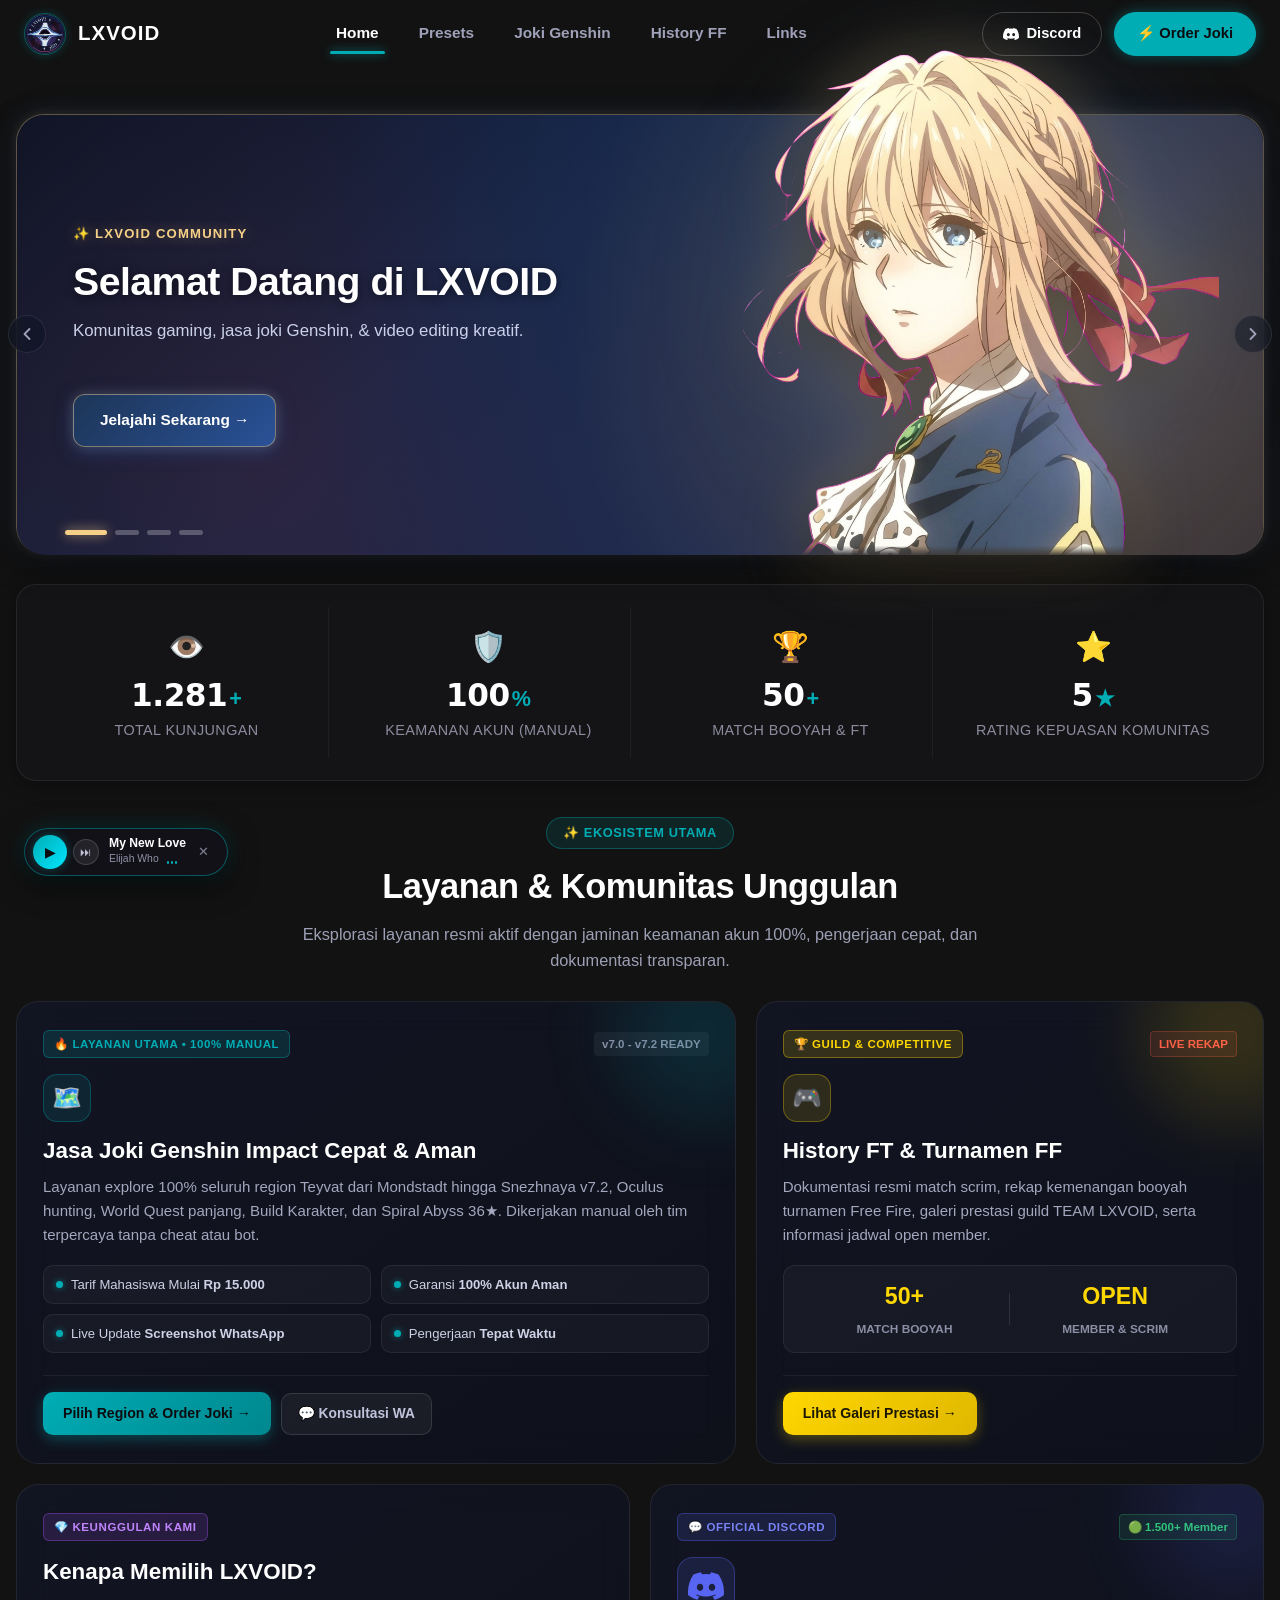
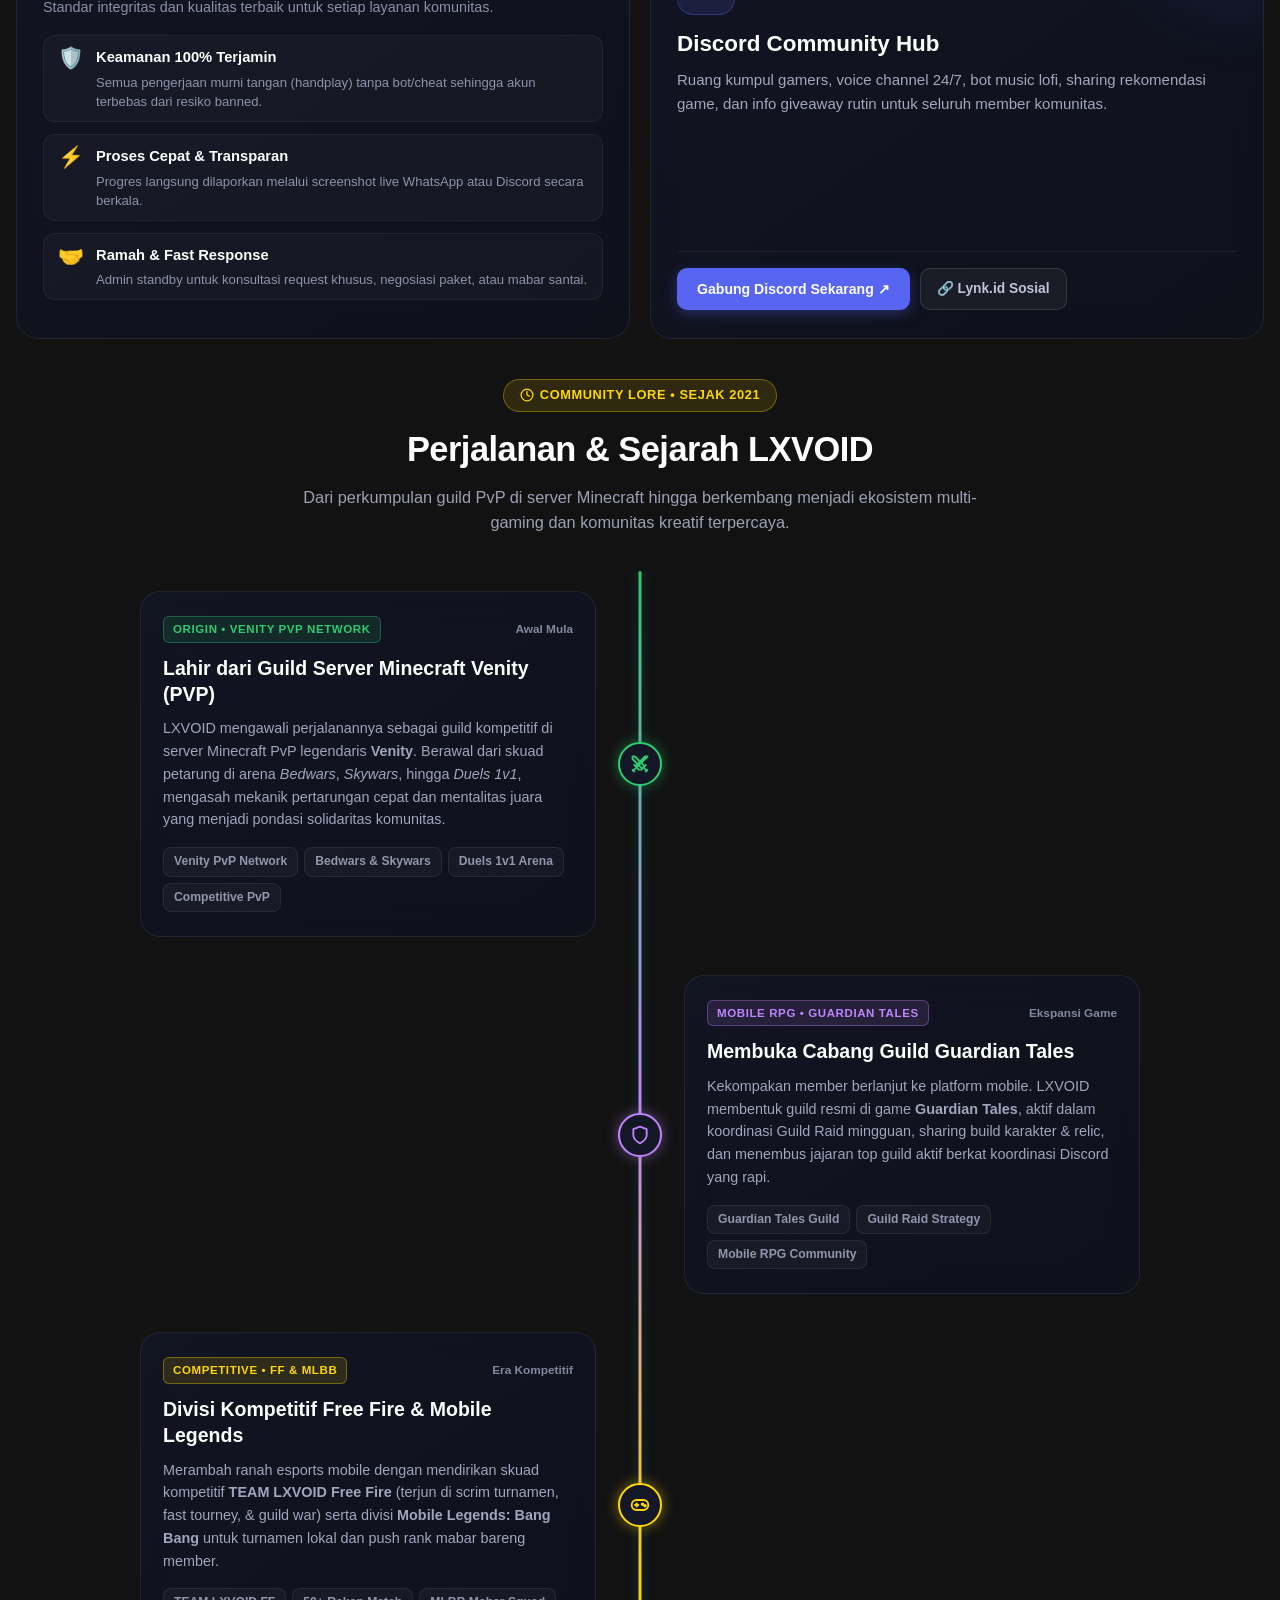
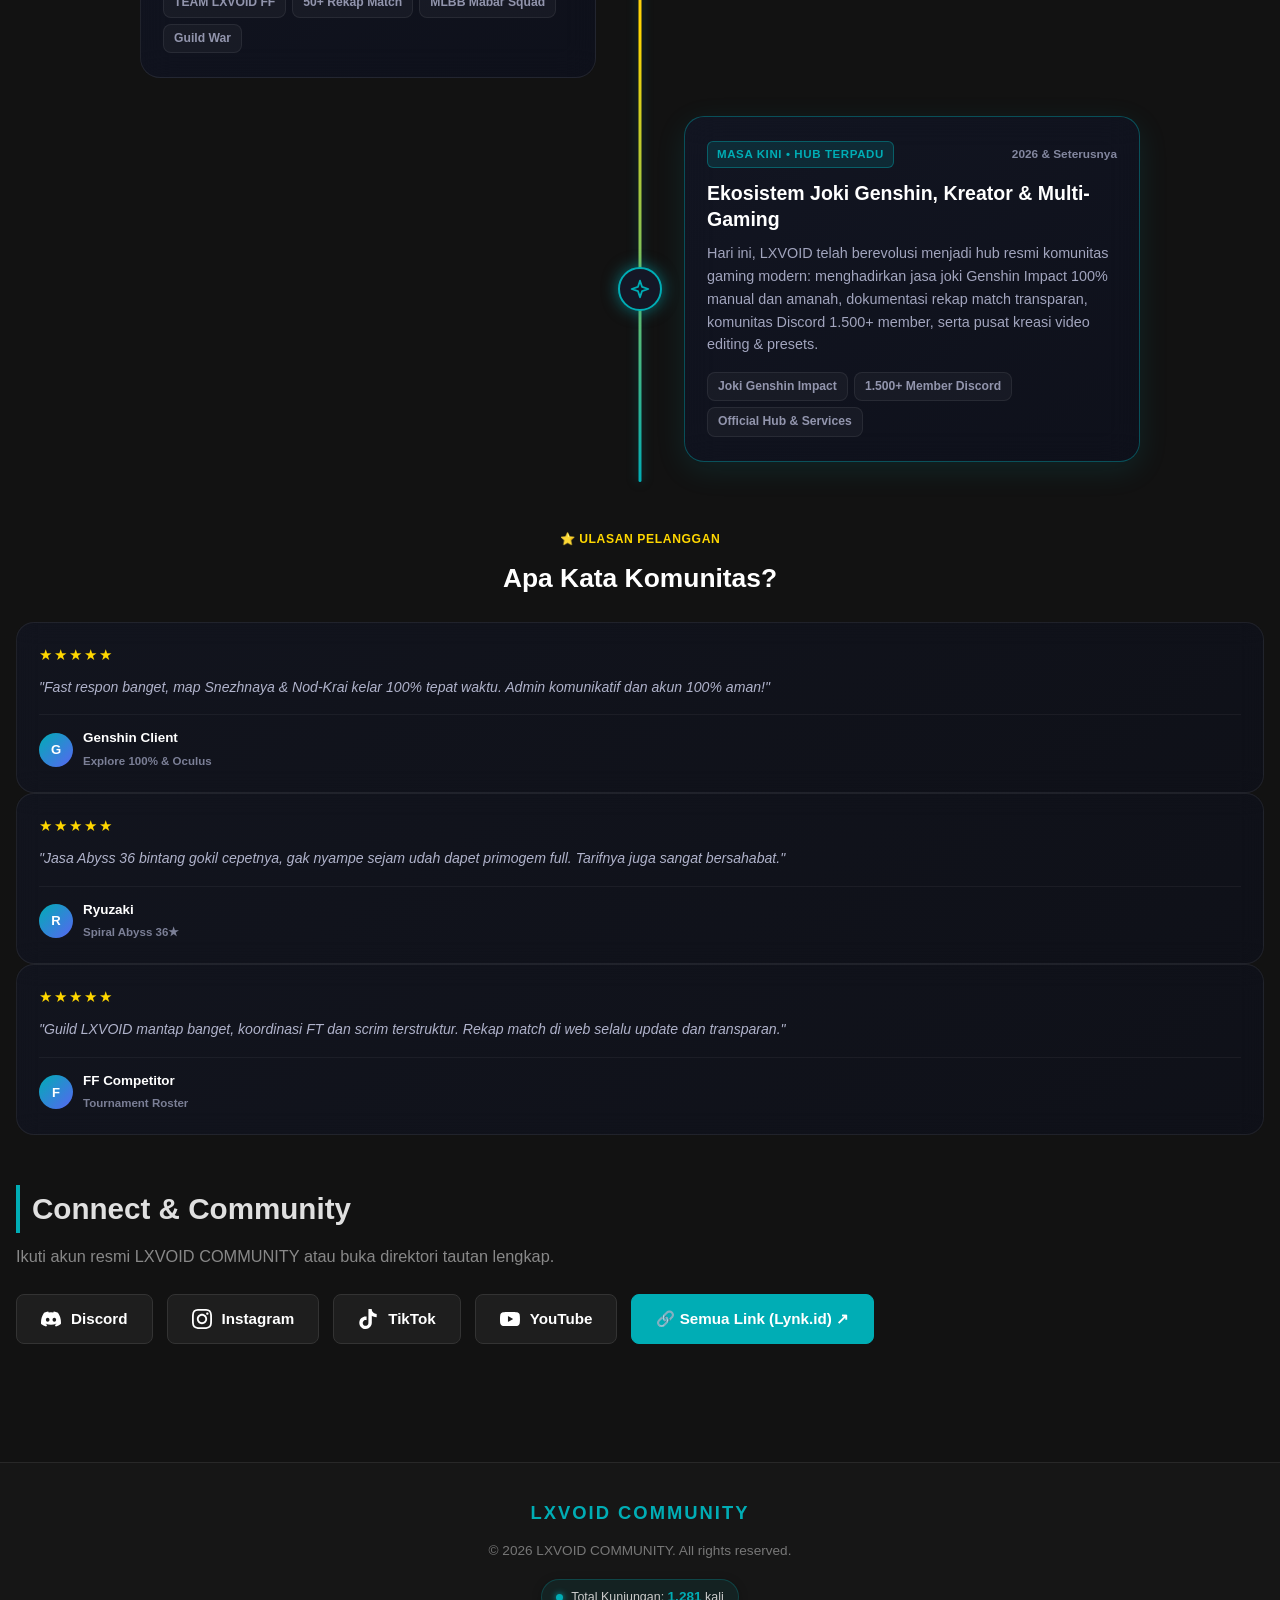
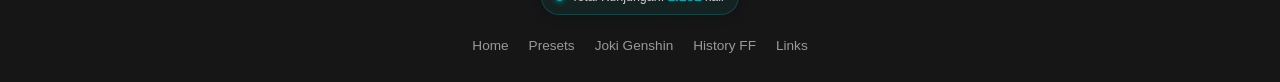
==== commit e2892e8e: "feat(home): update minecraft venity to pvp network and replace emojis with minimalist svg icons" ====
--- a/index.html
+++ b/index.html
@@ -1546,21 +1546,25 @@
 
         .dot-minecraft {
             border-color: #2ecc71;
+            color: #2ecc71;
             box-shadow: 0 0 14px rgba(46, 204, 113, 0.45);
         }
 
         .dot-gt {
             border-color: #c084fc;
+            color: #c084fc;
             box-shadow: 0 0 14px rgba(192, 132, 252, 0.45);
         }
 
         .dot-competitive {
             border-color: #ffd700;
+            color: #ffd700;
             box-shadow: 0 0 14px rgba(255, 215, 0, 0.45);
         }
 
         .dot-present {
             border-color: #00adb5;
+            color: #00adb5;
             box-shadow: 0 0 16px rgba(0, 173, 181, 0.6);
         }
 
@@ -2599,38 +2603,53 @@
                 </div>
             </div>
         </section>
-
-                <!-- ================= SEJARAH & EVOLUSI KOMUNITAS LXVOID ================= -->
+        <!-- ================= SEJARAH & EVOLUSI KOMUNITAS LXVOID ================= -->
         <section class="lxvoid-history-section" id="sejarah">
             <div class="history-section-header">
-                <span class="history-badge-pill">📜 COMMUNITY LORE • SEJAK 2021</span>
+                <span class="history-badge-pill">
+                    <svg viewBox="0 0 24 24" width="14" height="14" fill="none" stroke="currentColor" stroke-width="2.2" stroke-linecap="round" stroke-linejoin="round">
+                        <circle cx="12" cy="12" r="10"></circle>
+                        <polyline points="12 6 12 12 16 14"></polyline>
+                    </svg>
+                    <span>COMMUNITY LORE • SEJAK 2021</span>
+                </span>
                 <h2 class="history-section-title">Perjalanan & Sejarah LXVOID</h2>
-                <p class="history-section-desc">Dari perkumpulan guild kecil di server Minecraft hingga berkembang menjadi ekosistem multi-gaming dan komunitas kreatif terpercaya.</p>
+                <p class="history-section-desc">Dari perkumpulan guild PvP di server Minecraft hingga berkembang menjadi ekosistem multi-gaming dan komunitas kreatif terpercaya.</p>
             </div>
 
             <div class="history-timeline-container">
                 <div class="timeline-track-line"></div>
 
-                <!-- Milestone 1: Minecraft Venity -->
+                <!-- Milestone 1: Minecraft Venity PvP -->
                 <div class="timeline-milestone milestone-left">
                     <div class="milestone-dot-wrap">
-                        <div class="milestone-dot dot-minecraft" title="Minecraft Venity">
-                            <span>⛏️</span>
+                        <div class="milestone-dot dot-minecraft" title="Minecraft Venity PvP">
+                            <svg viewBox="0 0 24 24" width="20" height="20" fill="none" stroke="currentColor" stroke-width="2.2" stroke-linecap="round" stroke-linejoin="round">
+                                <path d="M14.5 17.5L3 6V3h3l11.5 11.5"></path>
+                                <path d="M13 19l6-6"></path>
+                                <path d="M16 16l4 4"></path>
+                                <path d="M19 21l2-2"></path>
+                                <path d="M9.5 14.5L21 3h-3l-11.5 11.5"></path>
+                                <path d="M11 19l-6-6"></path>
+                                <path d="M8 16l-4 4"></path>
+                                <path d="M5 21l-2-2"></path>
+                            </svg>
                         </div>
                     </div>
                     <div class="milestone-card">
                         <div class="milestone-header">
-                            <span class="milestone-era-tag tag-minecraft">ORIGIN • MINECRAFT VENITY</span>
+                            <span class="milestone-era-tag tag-minecraft">ORIGIN • VENITY PVP NETWORK</span>
                             <span class="milestone-year">Awal Mula</span>
                         </div>
-                        <h3 class="milestone-title">Lahir Sebagai Guild di Server Minecraft Venity</h3>
+                        <h3 class="milestone-title">Lahir dari Guild Server Minecraft Venity (PVP)</h3>
                         <p class="milestone-desc">
-                            LXVOID mengawali perjalanannya dari guild persahabatan di server Minecraft <strong>Venity</strong>. Berawal dari sekelompok player yang rutin mabar survival, membangun megabase bersama, dan saling membantu dalam event server, fondasi solidaritas dan kebersamaan LXVOID pun resmi terbentuk.
+                            LXVOID mengawali perjalanannya sebagai guild kompetitif di server Minecraft PvP legendaris <strong>Venity</strong>. Berawal dari skuad petarung di arena <em>Bedwars</em>, <em>Skywars</em>, hingga <em>Duels 1v1</em>, mengasah mekanik pertarungan cepat dan mentalitas juara yang menjadi pondasi solidaritas komunitas.
                         </p>
                         <div class="milestone-tags">
-                            <span>Minecraft Server Venity</span>
-                            <span>Survival Base</span>
-                            <span>Founding Era</span>
+                            <span>Venity PvP Network</span>
+                            <span>Bedwars & Skywars</span>
+                            <span>Duels 1v1 Arena</span>
+                            <span>Competitive PvP</span>
                         </div>
                     </div>
                 </div>
@@ -2639,7 +2658,9 @@
                 <div class="timeline-milestone milestone-right">
                     <div class="milestone-dot-wrap">
                         <div class="milestone-dot dot-gt" title="Guardian Tales">
-                            <span>⚔️</span>
+                            <svg viewBox="0 0 24 24" width="20" height="20" fill="none" stroke="currentColor" stroke-width="2.2" stroke-linecap="round" stroke-linejoin="round">
+                                <path d="M12 22s8-4 8-10V5l-8-3-8 3v7c0 6 8 10 8 10z"></path>
+                            </svg>
                         </div>
                     </div>
                     <div class="milestone-card">
@@ -2663,7 +2684,13 @@
                 <div class="timeline-milestone milestone-left">
                     <div class="milestone-dot-wrap">
                         <div class="milestone-dot dot-competitive" title="Free Fire & MLBB">
-                            <span>🔥</span>
+                            <svg viewBox="0 0 24 24" width="20" height="20" fill="none" stroke="currentColor" stroke-width="2.2" stroke-linecap="round" stroke-linejoin="round">
+                                <rect x="2" y="6" width="20" height="12" rx="6"></rect>
+                                <path d="M6 12h4"></path>
+                                <path d="M8 10v4"></path>
+                                <circle cx="15" cy="11" r="1" fill="currentColor"></circle>
+                                <circle cx="18" cy="13" r="1" fill="currentColor"></circle>
+                            </svg>
                         </div>
                     </div>
                     <div class="milestone-card">
@@ -2688,7 +2715,9 @@
                 <div class="timeline-milestone milestone-right">
                     <div class="milestone-dot-wrap">
                         <div class="milestone-dot dot-present" title="Ekosistem LXVOID">
-                            <span>✨</span>
+                            <svg viewBox="0 0 24 24" width="20" height="20" fill="none" stroke="currentColor" stroke-width="2.2" stroke-linecap="round" stroke-linejoin="round">
+                                <path d="M12 2L14.5 9.5L22 12L14.5 14.5L12 22L9.5 14.5L2 12L9.5 9.5Z"></path>
+                            </svg>
                         </div>
                     </div>
                     <div class="milestone-card milestone-card-highlight">
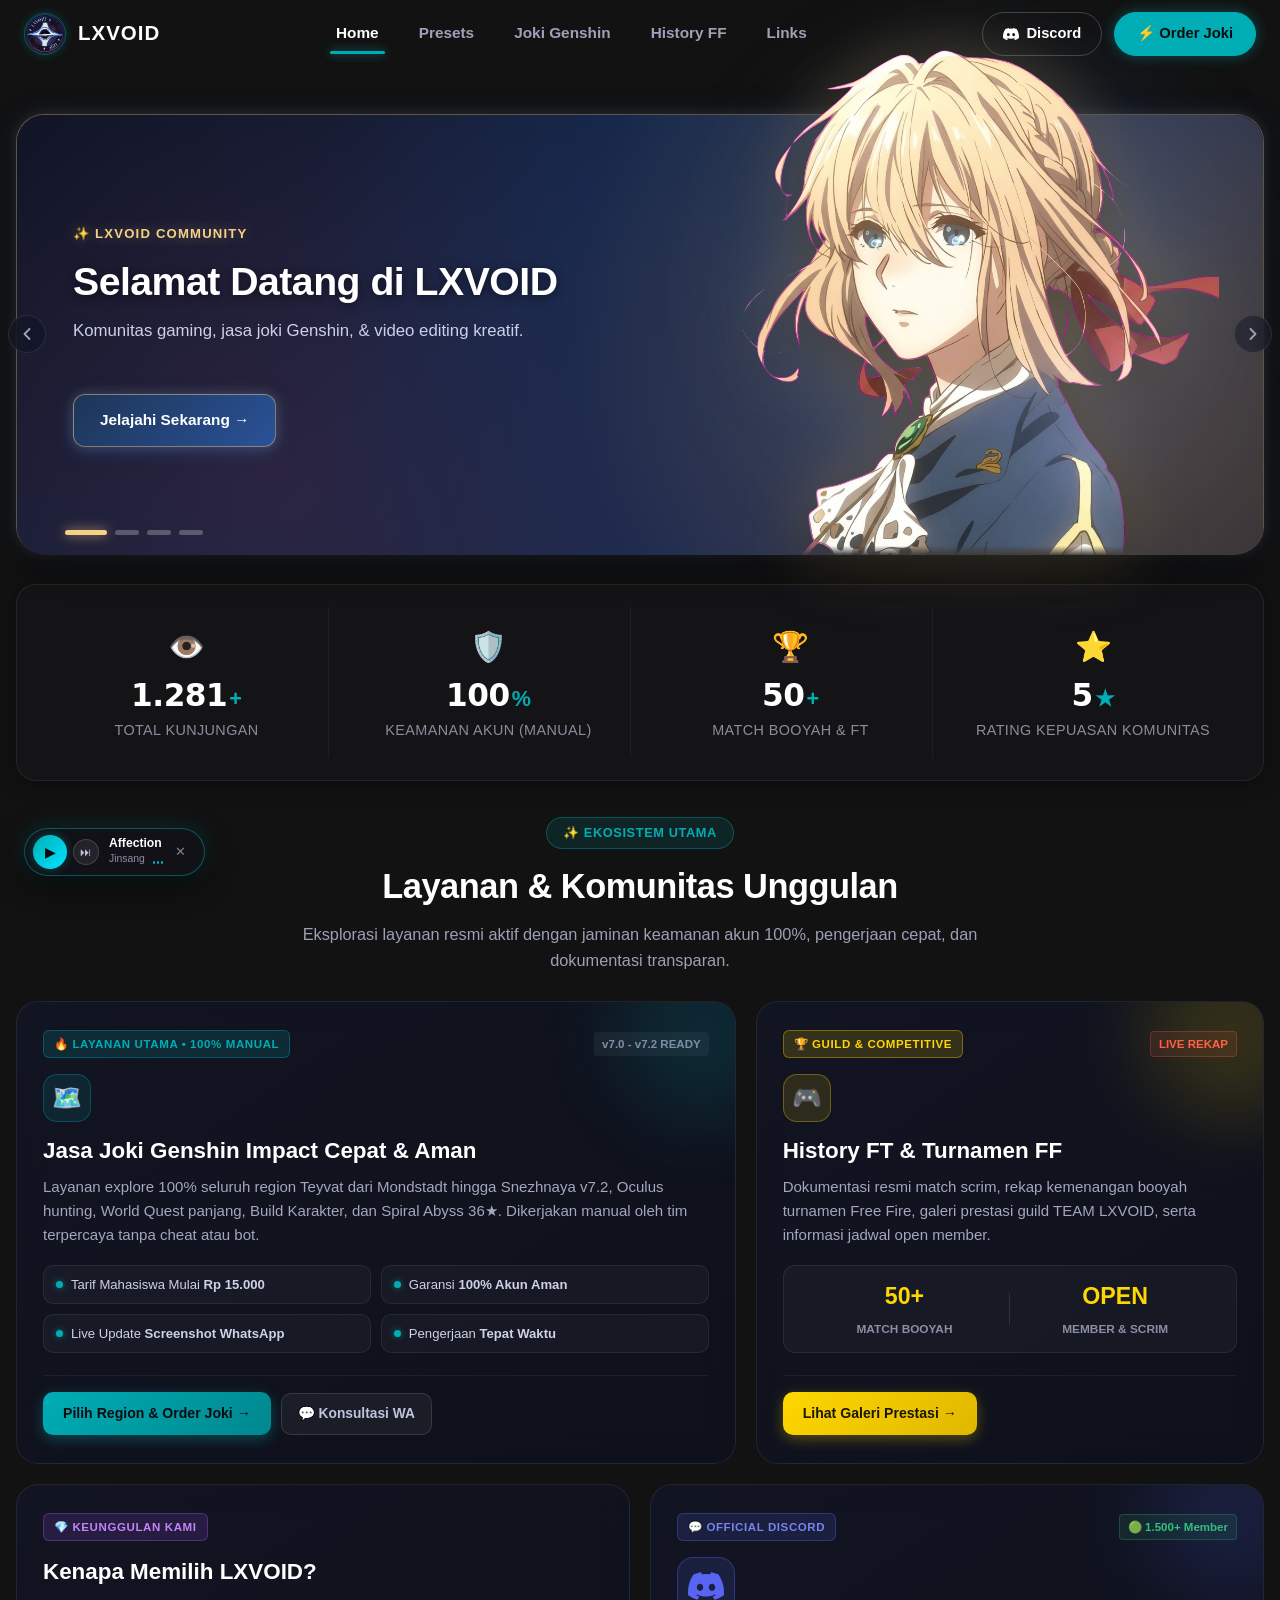
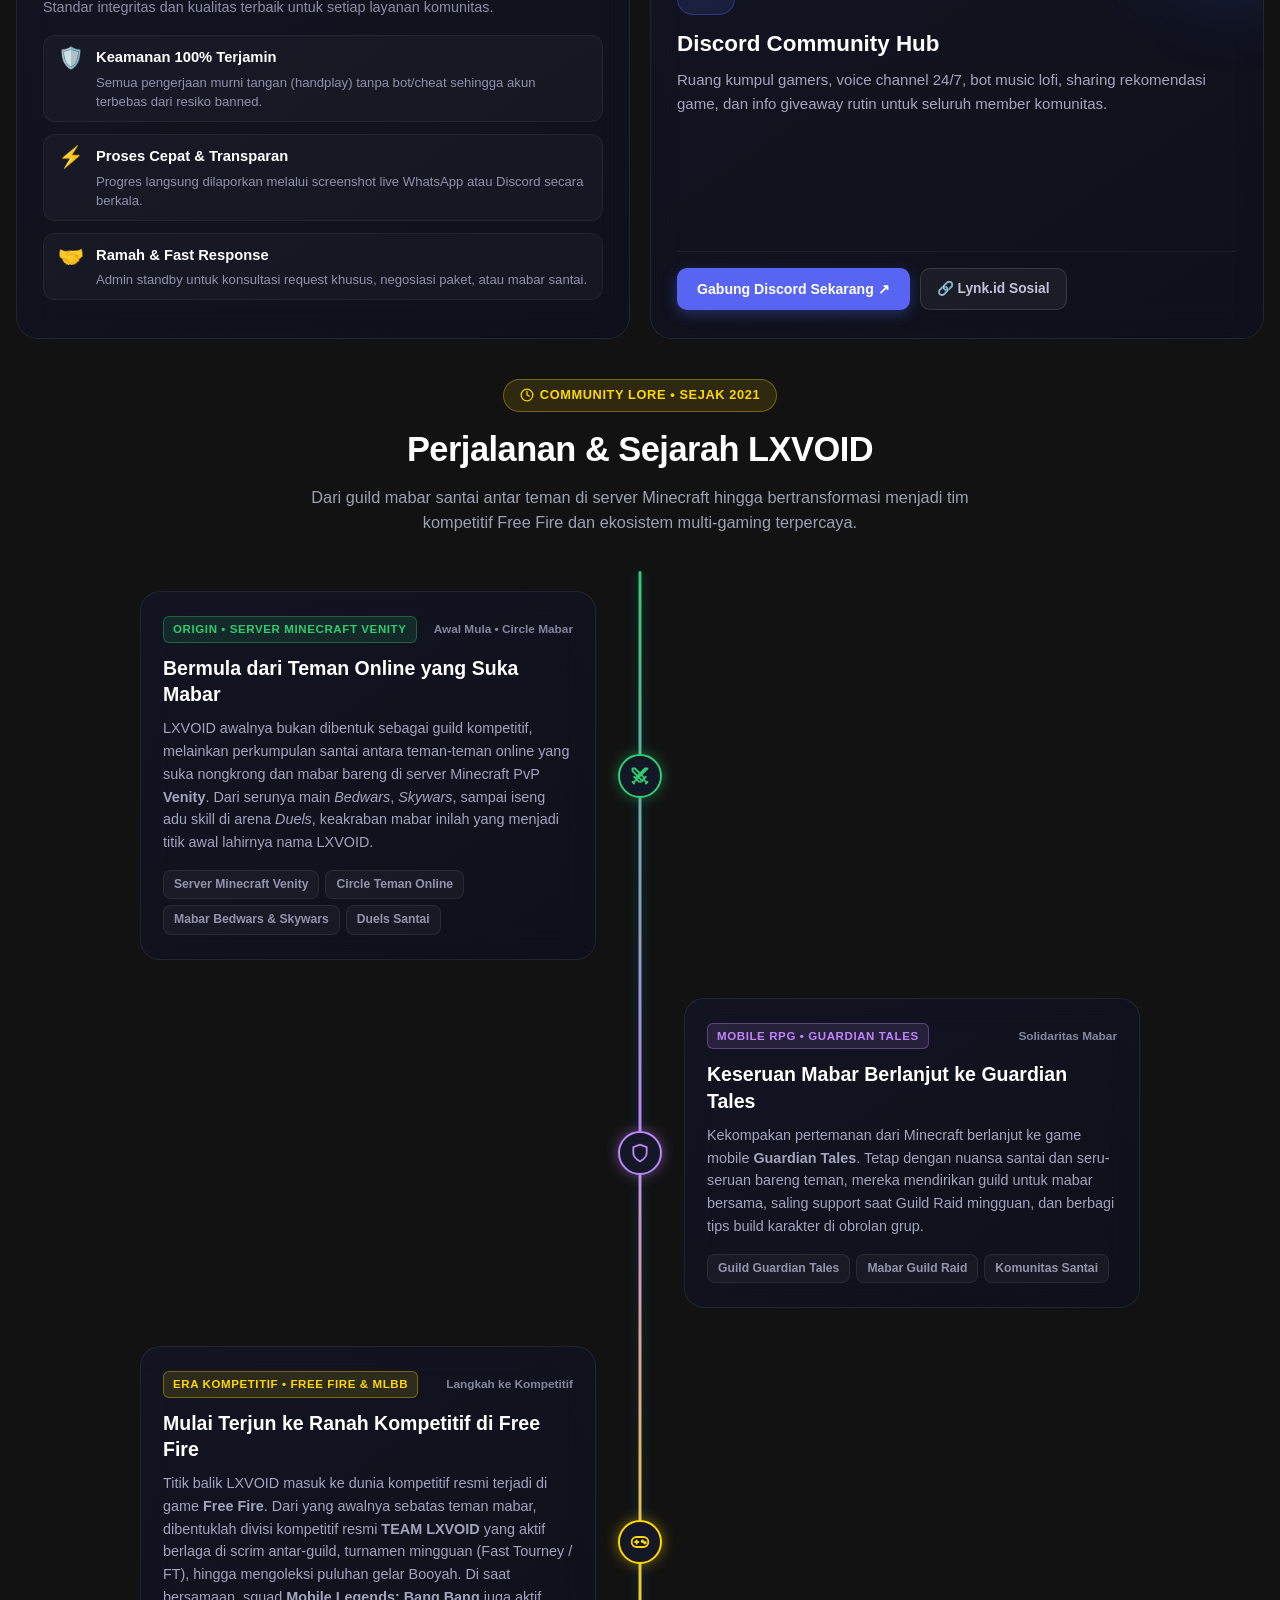
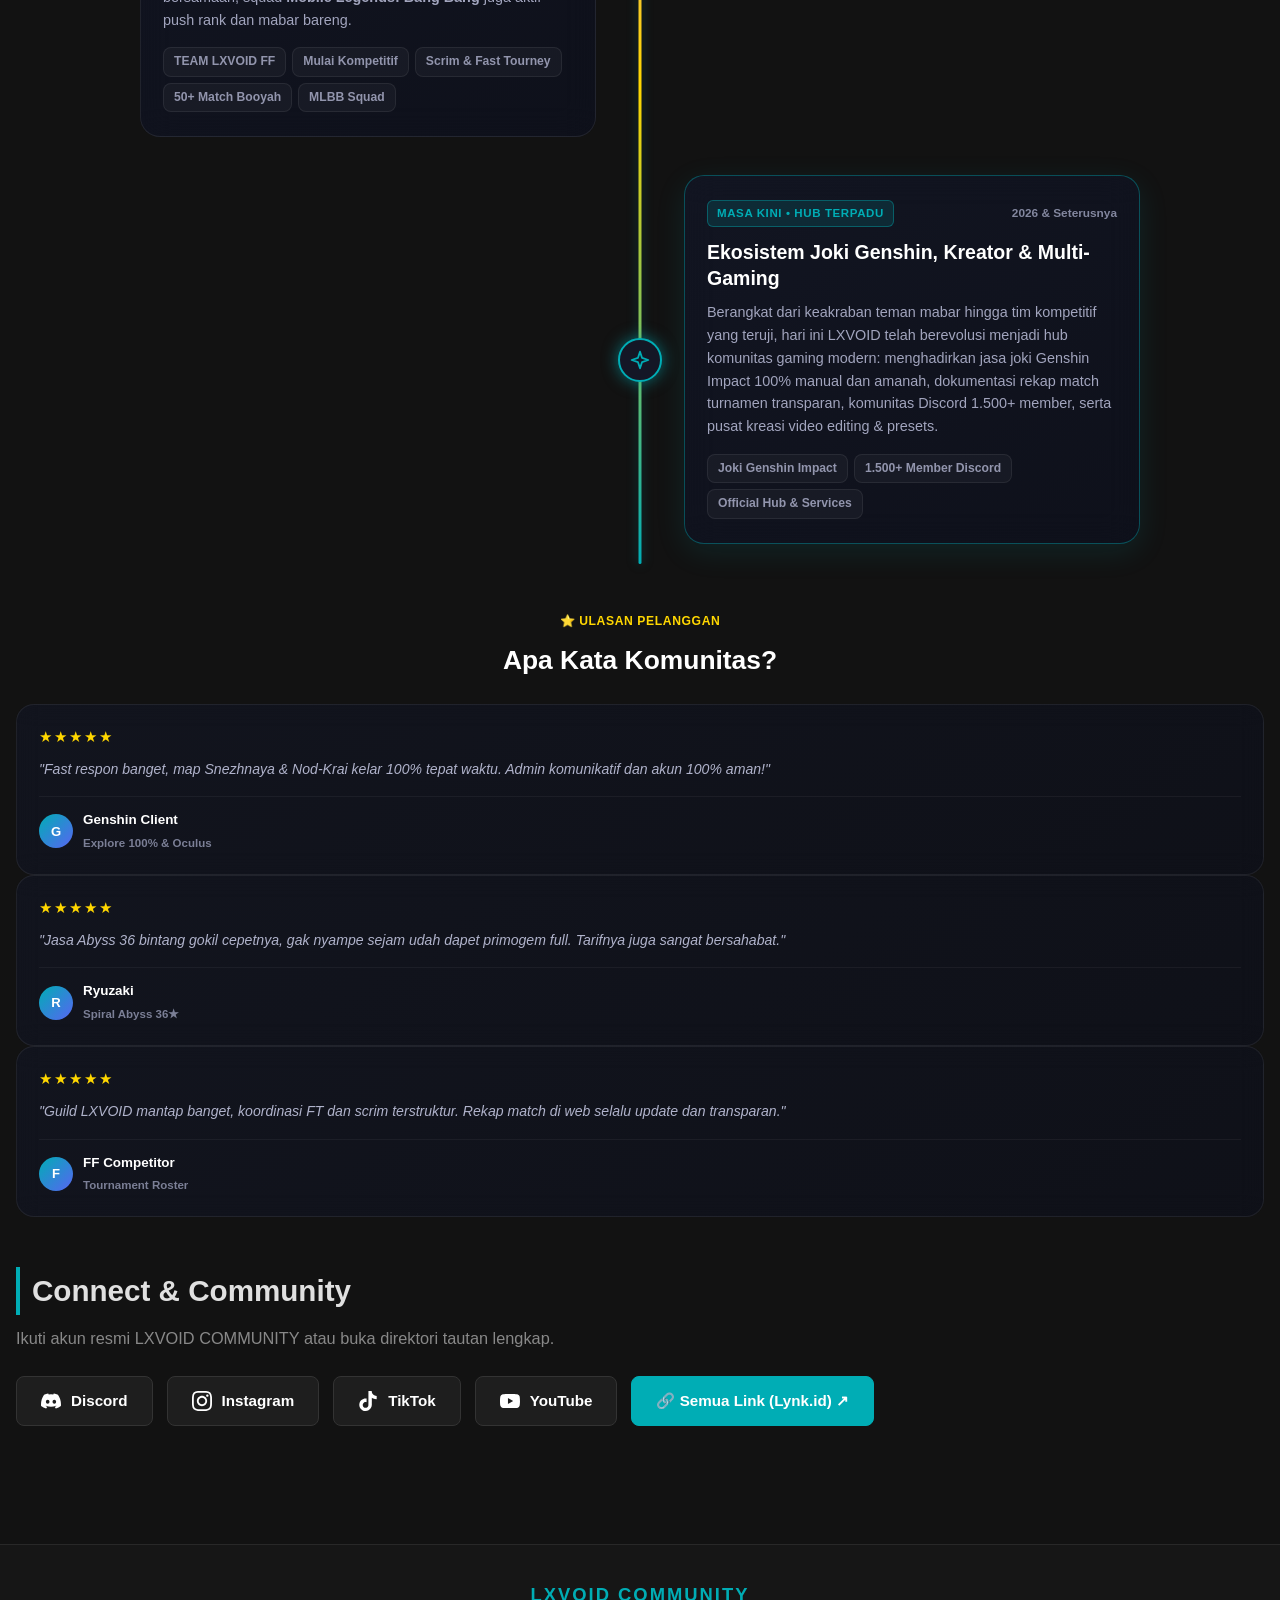
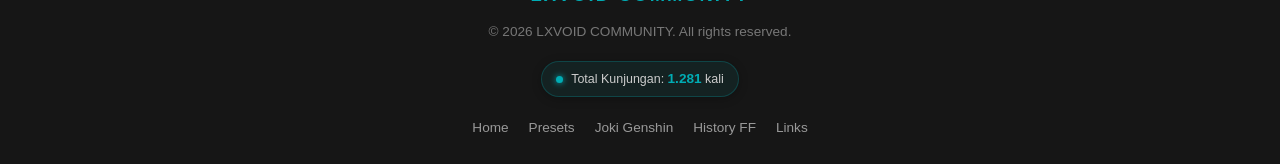
==== commit 610e367f: "feat(home): adjust community history lore to casual online friend circle and competitive transition " ====
--- a/index.html
+++ b/index.html
@@ -2614,16 +2614,16 @@
                     <span>COMMUNITY LORE • SEJAK 2021</span>
                 </span>
                 <h2 class="history-section-title">Perjalanan & Sejarah LXVOID</h2>
-                <p class="history-section-desc">Dari perkumpulan guild PvP di server Minecraft hingga berkembang menjadi ekosistem multi-gaming dan komunitas kreatif terpercaya.</p>
+                <p class="history-section-desc">Dari guild mabar santai antar teman di server Minecraft hingga bertransformasi menjadi tim kompetitif Free Fire dan ekosistem multi-gaming terpercaya.</p>
             </div>
 
             <div class="history-timeline-container">
                 <div class="timeline-track-line"></div>
 
-                <!-- Milestone 1: Minecraft Venity PvP -->
+                <!-- Milestone 1: Minecraft Venity (Circle Teman Mabar) -->
                 <div class="timeline-milestone milestone-left">
                     <div class="milestone-dot-wrap">
-                        <div class="milestone-dot dot-minecraft" title="Minecraft Venity PvP">
+                        <div class="milestone-dot dot-minecraft" title="Minecraft Venity">
                             <svg viewBox="0 0 24 24" width="20" height="20" fill="none" stroke="currentColor" stroke-width="2.2" stroke-linecap="round" stroke-linejoin="round">
                                 <path d="M14.5 17.5L3 6V3h3l11.5 11.5"></path>
                                 <path d="M13 19l6-6"></path>
@@ -2638,18 +2638,18 @@
                     </div>
                     <div class="milestone-card">
                         <div class="milestone-header">
-                            <span class="milestone-era-tag tag-minecraft">ORIGIN • VENITY PVP NETWORK</span>
-                            <span class="milestone-year">Awal Mula</span>
+                            <span class="milestone-era-tag tag-minecraft">ORIGIN • SERVER MINECRAFT VENITY</span>
+                            <span class="milestone-year">Awal Mula • Circle Mabar</span>
                         </div>
-                        <h3 class="milestone-title">Lahir dari Guild Server Minecraft Venity (PVP)</h3>
+                        <h3 class="milestone-title">Bermula dari Teman Online yang Suka Mabar</h3>
                         <p class="milestone-desc">
-                            LXVOID mengawali perjalanannya sebagai guild kompetitif di server Minecraft PvP legendaris <strong>Venity</strong>. Berawal dari skuad petarung di arena <em>Bedwars</em>, <em>Skywars</em>, hingga <em>Duels 1v1</em>, mengasah mekanik pertarungan cepat dan mentalitas juara yang menjadi pondasi solidaritas komunitas.
+                            LXVOID awalnya bukan dibentuk sebagai guild kompetitif, melainkan perkumpulan santai antara teman-teman online yang suka nongkrong dan mabar bareng di server Minecraft PvP <strong>Venity</strong>. Dari serunya main <em>Bedwars</em>, <em>Skywars</em>, sampai iseng adu skill di arena <em>Duels</em>, keakraban mabar inilah yang menjadi titik awal lahirnya nama LXVOID.
                         </p>
                         <div class="milestone-tags">
-                            <span>Venity PvP Network</span>
-                            <span>Bedwars & Skywars</span>
-                            <span>Duels 1v1 Arena</span>
-                            <span>Competitive PvP</span>
+                            <span>Server Minecraft Venity</span>
+                            <span>Circle Teman Online</span>
+                            <span>Mabar Bedwars & Skywars</span>
+                            <span>Duels Santai</span>
                         </div>
                     </div>
                 </div>
@@ -2666,21 +2666,21 @@
                     <div class="milestone-card">
                         <div class="milestone-header">
                             <span class="milestone-era-tag tag-gt">MOBILE RPG • GUARDIAN TALES</span>
-                            <span class="milestone-year">Ekspansi Game</span>
+                            <span class="milestone-year">Solidaritas Mabar</span>
                         </div>
-                        <h3 class="milestone-title">Membuka Cabang Guild Guardian Tales</h3>
+                        <h3 class="milestone-title">Keseruan Mabar Berlanjut ke Guardian Tales</h3>
                         <p class="milestone-desc">
-                            Kekompakan member berlanjut ke platform mobile. LXVOID membentuk guild resmi di game <strong>Guardian Tales</strong>, aktif dalam koordinasi Guild Raid mingguan, sharing build karakter & relic, dan menembus jajaran top guild aktif berkat koordinasi Discord yang rapi.
+                            Kekompakan pertemanan dari Minecraft berlanjut ke game mobile <strong>Guardian Tales</strong>. Tetap dengan nuansa santai dan seru-seruan bareng teman, mereka mendirikan guild untuk mabar bersama, saling support saat Guild Raid mingguan, dan berbagi tips build karakter di obrolan grup.
                         </p>
                         <div class="milestone-tags">
-                            <span>Guardian Tales Guild</span>
-                            <span>Guild Raid Strategy</span>
-                            <span>Mobile RPG Community</span>
+                            <span>Guild Guardian Tales</span>
+                            <span>Mabar Guild Raid</span>
+                            <span>Komunitas Santai</span>
                         </div>
                     </div>
                 </div>
 
-                <!-- Milestone 3: Free Fire & Mobile Legends -->
+                <!-- Milestone 3: Free Fire & Mobile Legends (Mulai Kompetitif) -->
                 <div class="timeline-milestone milestone-left">
                     <div class="milestone-dot-wrap">
                         <div class="milestone-dot dot-competitive" title="Free Fire & MLBB">
@@ -2695,18 +2695,19 @@
                     </div>
                     <div class="milestone-card">
                         <div class="milestone-header">
-                            <span class="milestone-era-tag tag-competitive">COMPETITIVE • FF & MLBB</span>
-                            <span class="milestone-year">Era Kompetitif</span>
+                            <span class="milestone-era-tag tag-competitive">ERA KOMPETITIF • FREE FIRE & MLBB</span>
+                            <span class="milestone-year">Langkah ke Kompetitif</span>
                         </div>
-                        <h3 class="milestone-title">Divisi Kompetitif Free Fire & Mobile Legends</h3>
+                        <h3 class="milestone-title">Mulai Terjun ke Ranah Kompetitif di Free Fire</h3>
                         <p class="milestone-desc">
-                            Merambah ranah esports mobile dengan mendirikan skuad kompetitif <strong>TEAM LXVOID Free Fire</strong> (terjun di scrim turnamen, fast tourney, & guild war) serta divisi <strong>Mobile Legends: Bang Bang</strong> untuk turnamen lokal dan push rank mabar bareng member.
+                            Titik balik LXVOID masuk ke dunia kompetitif resmi terjadi di game <strong>Free Fire</strong>. Dari yang awalnya sebatas teman mabar, dibentuklah divisi kompetitif resmi <strong>TEAM LXVOID</strong> yang aktif berlaga di scrim antar-guild, turnamen mingguan (Fast Tourney / FT), hingga mengoleksi puluhan gelar Booyah. Di saat bersamaan, squad <strong>Mobile Legends: Bang Bang</strong> juga aktif push rank dan mabar bareng.
                         </p>
                         <div class="milestone-tags">
                             <span>TEAM LXVOID FF</span>
-                            <span>50+ Rekap Match</span>
-                            <span>MLBB Mabar Squad</span>
-                            <span>Guild War</span>
+                            <span>Mulai Kompetitif</span>
+                            <span>Scrim & Fast Tourney</span>
+                            <span>50+ Match Booyah</span>
+                            <span>MLBB Squad</span>
                         </div>
                     </div>
                 </div>
@@ -2727,7 +2728,7 @@
                         </div>
                         <h3 class="milestone-title">Ekosistem Joki Genshin, Kreator & Multi-Gaming</h3>
                         <p class="milestone-desc">
-                            Hari ini, LXVOID telah berevolusi menjadi hub resmi komunitas gaming modern: menghadirkan jasa joki Genshin Impact 100% manual dan amanah, dokumentasi rekap match transparan, komunitas Discord 1.500+ member, serta pusat kreasi video editing & presets.
+                            Berangkat dari keakraban teman mabar hingga tim kompetitif yang teruji, hari ini LXVOID telah berevolusi menjadi hub komunitas gaming modern: menghadirkan jasa joki Genshin Impact 100% manual dan amanah, dokumentasi rekap match turnamen transparan, komunitas Discord 1.500+ member, serta pusat kreasi video editing & presets.
                         </p>
                         <div class="milestone-tags">
                             <span>Joki Genshin Impact</span>
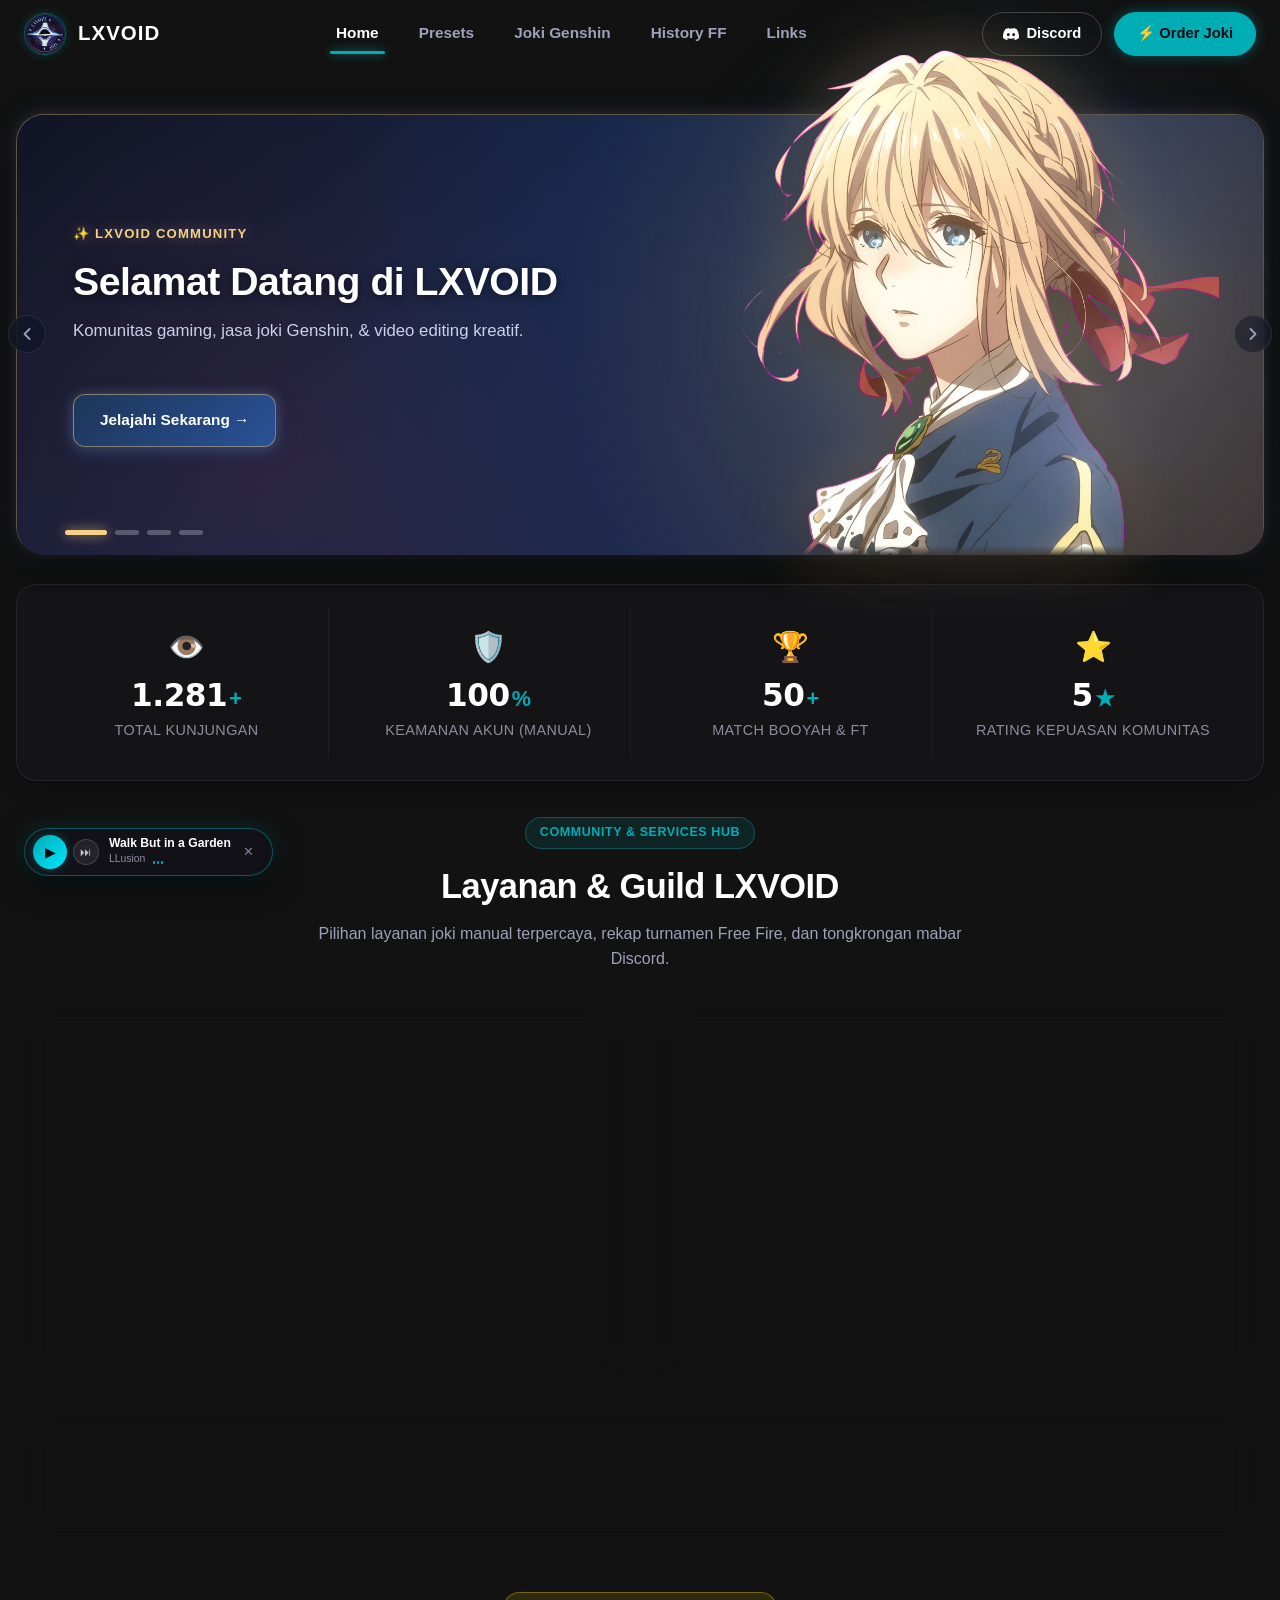
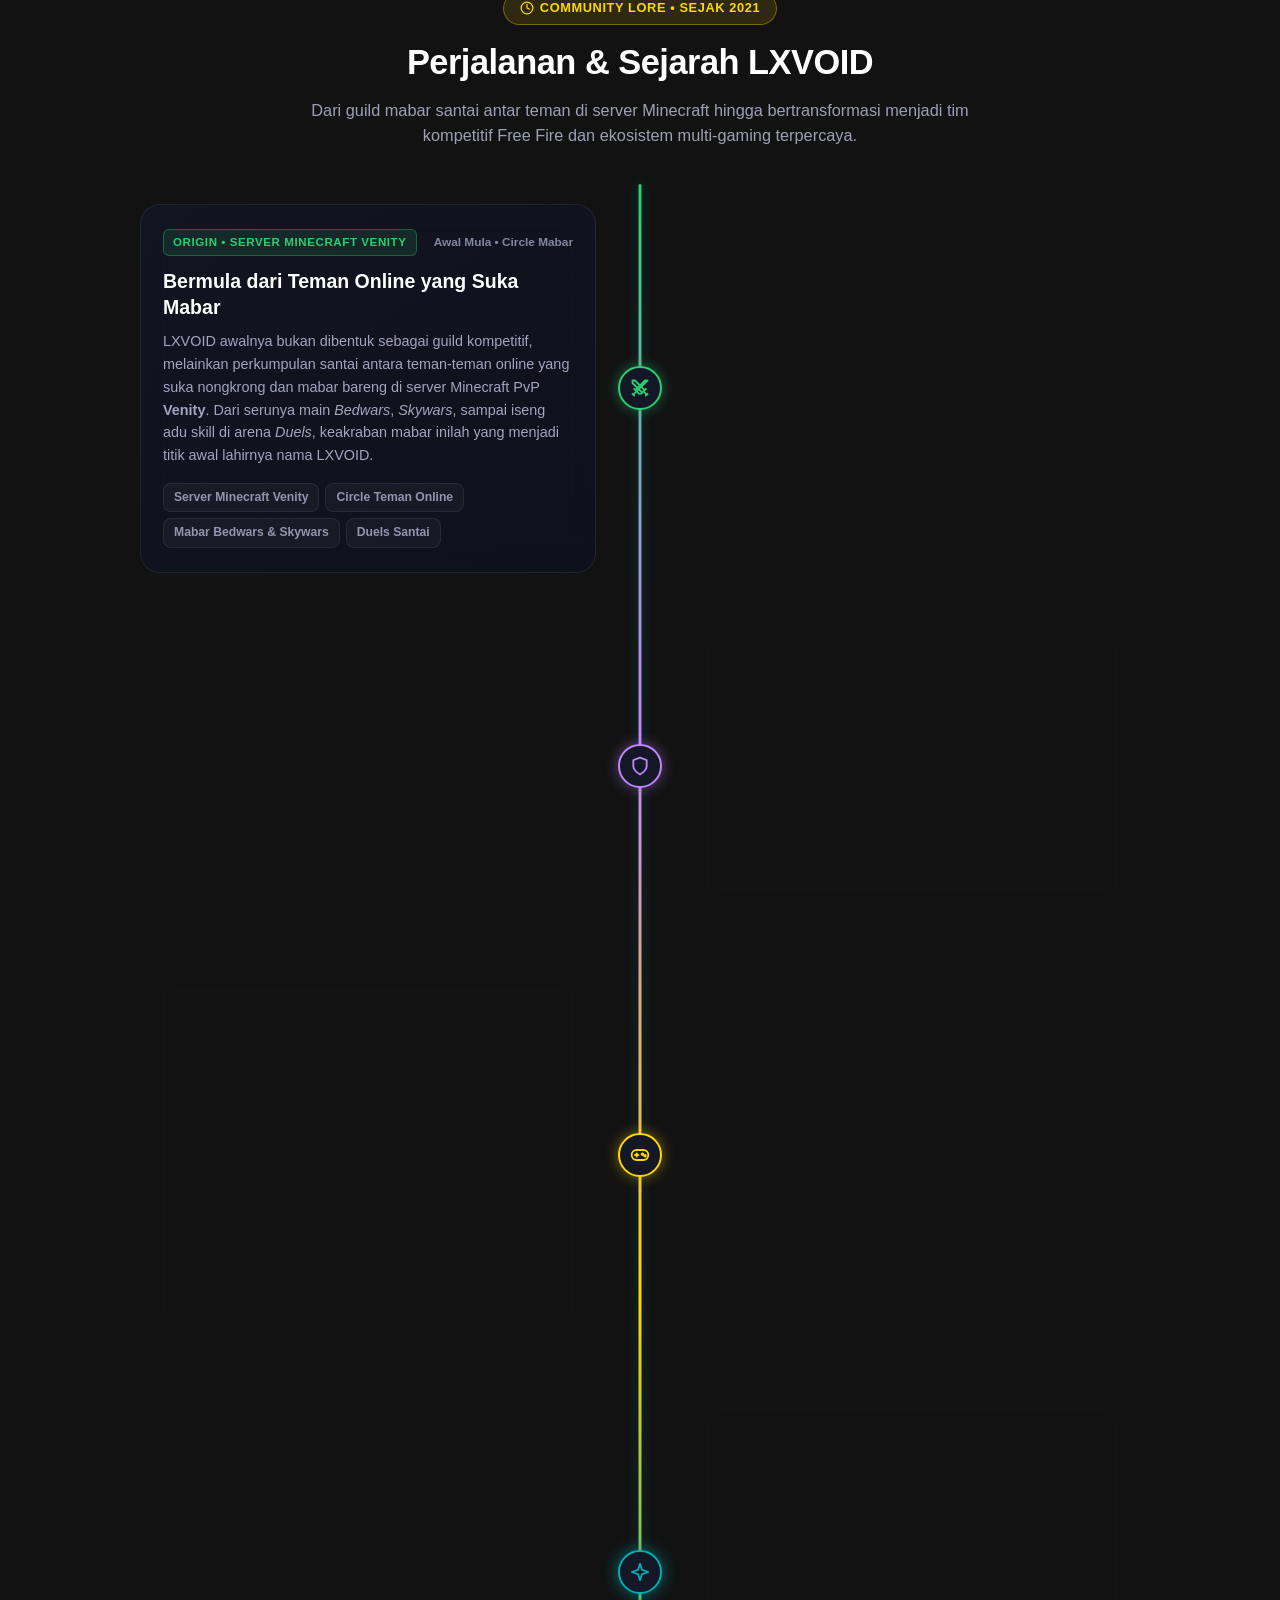
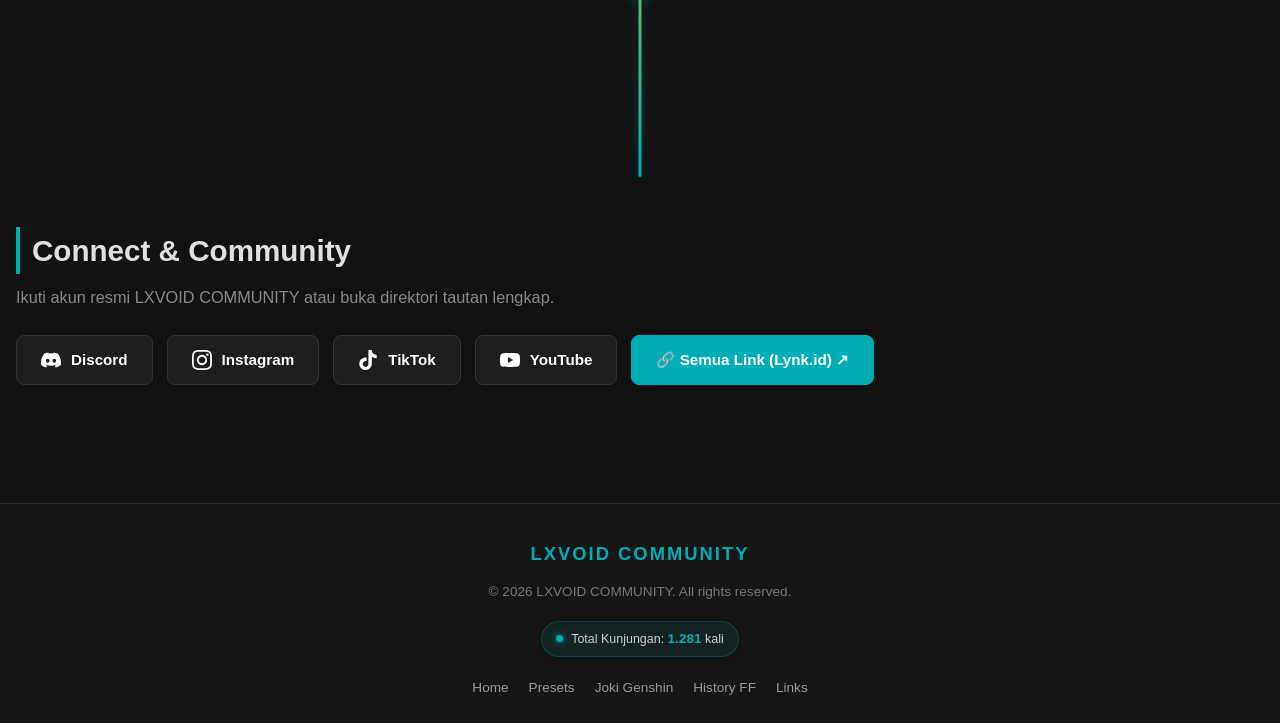
==== commit 7d580f15: "refactor(home): rebuild into clean gamer hub removing corporate marketing templates and fake testimo" ====
--- a/index.html
+++ b/index.html
@@ -779,58 +779,59 @@
             margin-top: 6px !important;
         }
 
-
-        /* ================= MODERN BENTO GRID ECOSYSTEM ================= */
-        .bento-ecosystem-section {
+        /* ================= CLEAN GAMER HUB SHOWCASE (ANTI-AI SLOP) ================= */
+        .clean-gamer-hub-section {
             max-width: 1280px;
-            margin: 0 auto 40px;
+            margin: 0 auto 44px;
             padding: 0 16px;
         }
 
-        .bento-section-header {
+        .hub-section-header {
             text-align: center;
-            margin-bottom: 28px;
-        }
-
-        .bento-badge-pill {
+            margin-bottom: 30px;
+        }
+
+        .hub-header-badge {
             display: inline-flex;
             align-items: center;
             gap: 6px;
             background: rgba(0, 173, 181, 0.12);
             color: #00adb5;
             border: 1px solid rgba(0, 173, 181, 0.35);
-            padding: 5px 16px;
+            padding: 5px 14px;
             border-radius: 20px;
-            font-size: 0.8rem;
+            font-size: 0.78rem;
             font-weight: 800;
             letter-spacing: 0.6px;
+            text-transform: uppercase;
             margin-bottom: 10px;
         }
 
-        .bento-section-title {
+        .hub-section-title {
             font-size: 2.15rem;
-            font-weight: 800;
+            font-weight: 900;
             color: #ffffff;
             margin: 0 0 8px;
             letter-spacing: -0.5px;
         }
 
-        .bento-section-desc {
-            font-size: 1.02rem;
-            color: #9da0b5;
-            max-width: 680px;
+        .hub-section-desc {
+            font-size: 1rem;
+            color: #9ea1b8;
+            max-width: 650px;
             margin: 0 auto;
             line-height: 1.55;
         }
 
-        .bento-grid {
+        .hub-panels-grid {
             display: grid;
-            grid-template-columns: repeat(12, 1fr);
-            gap: 20px;
-        }
-
-        .bento-card {
-            background: linear-gradient(145deg, rgba(18, 22, 38, 0.78), rgba(13, 16, 29, 0.78));
+            grid-template-columns: repeat(2, 1fr);
+            gap: 22px;
+            margin-bottom: 22px;
+        }
+
+        .hub-panel-card {
+            background: linear-gradient(145deg, rgba(18, 22, 38, 0.8), rgba(12, 15, 28, 0.8));
             backdrop-filter: blur(16px);
             -webkit-backdrop-filter: blur(16px);
             border: 1px solid rgba(255, 255, 255, 0.08);
@@ -844,87 +845,31 @@
             transition: transform 0.28s ease, border-color 0.28s ease, box-shadow 0.28s ease;
         }
 
-        .bento-card:hover {
+        .hub-panel-card:hover {
             transform: translateY(-4px);
-            box-shadow: 0 14px 38px rgba(0, 0, 0, 0.6);
-        }
-
-        .bento-card-glow {
-            position: absolute;
-            top: -60px;
-            right: -60px;
-            width: 180px;
-            height: 180px;
-            border-radius: 50%;
-            pointer-events: none;
-            opacity: 0.15;
-            filter: blur(40px);
-            transition: opacity 0.3s ease;
-        }
-
-        .bento-card:hover .bento-card-glow {
-            opacity: 0.3;
-        }
-
-        .joki-glow {
-            background: #00adb5;
-        }
-
-        .gold-glow {
-            background: #ffd700;
-        }
-
-        .discord-glow {
-            background: #5865f2;
-        }
-
-        /* Span definitions */
-        .bento-card-joki {
-            grid-column: span 7;
-        }
-
-        .bento-card-joki:hover {
-            border-color: rgba(0, 173, 181, 0.45);
-            box-shadow: 0 14px 38px rgba(0, 0, 0, 0.6), 0 0 24px rgba(0, 173, 181, 0.12);
-        }
-
-        .bento-card-ff {
-            grid-column: span 5;
-        }
-
-        .bento-card-ff:hover {
-            border-color: rgba(255, 215, 0, 0.45);
-            box-shadow: 0 14px 38px rgba(0, 0, 0, 0.6), 0 0 24px rgba(255, 215, 0, 0.12);
-        }
-
-        .bento-card-why {
-            grid-column: span 6;
-        }
-
-        .bento-card-why:hover {
-            border-color: rgba(168, 85, 247, 0.45);
-            box-shadow: 0 14px 38px rgba(0, 0, 0, 0.6), 0 0 24px rgba(168, 85, 247, 0.12);
-        }
-
-        .bento-card-discord {
-            grid-column: span 6;
-        }
-
-        .bento-card-discord:hover {
-            border-color: rgba(88, 101, 242, 0.45);
-            box-shadow: 0 14px 38px rgba(0, 0, 0, 0.6), 0 0 24px rgba(88, 101, 242, 0.15);
-        }
-
-        /* Badge Row */
-        .bento-card-badge-row {
+            box-shadow: 0 14px 40px rgba(0, 0, 0, 0.65);
+        }
+
+        .panel-joki:hover {
+            border-color: rgba(0, 173, 181, 0.5);
+            box-shadow: 0 14px 40px rgba(0, 0, 0, 0.65), 0 0 24px rgba(0, 173, 181, 0.15);
+        }
+
+        .panel-ff:hover {
+            border-color: rgba(255, 215, 0, 0.5);
+            box-shadow: 0 14px 40px rgba(0, 0, 0, 0.65), 0 0 24px rgba(255, 215, 0, 0.15);
+        }
+
+        .hub-panel-badge-row {
             display: flex;
             align-items: center;
             justify-content: space-between;
             gap: 10px;
             margin-bottom: 16px;
-        }
-
-        .bento-pill {
+            flex-wrap: wrap;
+        }
+
+        .hub-tag-pill {
             font-size: 0.72rem;
             font-weight: 800;
             padding: 4px 10px;
@@ -933,226 +878,83 @@
             text-transform: uppercase;
         }
 
-        .pill-cyan {
-            background: rgba(0, 173, 181, 0.15);
+        .tag-pill-cyan {
+            background: rgba(0, 173, 181, 0.14);
             color: #00adb5;
             border: 1px solid rgba(0, 173, 181, 0.35);
         }
 
-        .pill-gold {
-            background: rgba(255, 215, 0, 0.15);
+        .tag-pill-gold {
+            background: rgba(255, 215, 0, 0.14);
             color: #ffd700;
             border: 1px solid rgba(255, 215, 0, 0.35);
         }
 
-        .pill-purple {
-            background: rgba(168, 85, 247, 0.15);
-            color: #c084fc;
-            border: 1px solid rgba(168, 85, 247, 0.35);
-        }
-
-        .pill-discord {
-            background: rgba(88, 101, 242, 0.15);
-            color: #7983f5;
-            border: 1px solid rgba(88, 101, 242, 0.35);
-        }
-
-        .bento-sub-badge {
+        .hub-sub-status {
             font-size: 0.72rem;
             font-weight: 700;
-            color: #8b8ea5;
+            color: #8c8fa8;
             background: rgba(255, 255, 255, 0.05);
             padding: 3px 8px;
             border-radius: 4px;
         }
 
-        .badge-live {
-            color: #ff5252;
-            background: rgba(255, 82, 82, 0.1);
-            border: 1px solid rgba(255, 82, 82, 0.25);
-        }
-
-        .badge-online {
-            color: #2ecc71;
-            background: rgba(46, 204, 113, 0.1);
-            border: 1px solid rgba(46, 204, 113, 0.25);
-        }
-
-        /* Card Content */
-        .bento-icon-box {
-            width: 48px;
-            height: 48px;
-            border-radius: 14px;
-            display: inline-flex;
-            align-items: center;
-            justify-content: center;
-            font-size: 1.5rem;
-            margin-bottom: 14px;
-        }
-
-        .cyan-icon {
-            background: rgba(0, 173, 181, 0.12);
-            border: 1px solid rgba(0, 173, 181, 0.3);
-        }
-
-        .gold-icon {
-            background: rgba(255, 215, 0, 0.12);
-            border: 1px solid rgba(255, 215, 0, 0.3);
-        }
-
-        .bento-title {
-            font-size: 1.4rem;
+        .hub-panel-title {
+            font-size: 1.45rem;
             font-weight: 800;
             color: #ffffff;
             margin: 0 0 10px;
             line-height: 1.3;
         }
 
-        .bento-desc {
+        .hub-panel-desc {
             font-size: 0.94rem;
             color: #a4a7be;
             line-height: 1.58;
-            margin: 0 0 18px;
-        }
-
-        .bento-desc-short {
-            font-size: 0.9rem;
-            color: #8c8fa8;
-            margin: 0 0 16px;
-        }
-
-        /* Chips Grid in Joki Card */
-        .bento-chips-grid {
-            display: grid;
-            grid-template-columns: repeat(2, 1fr);
+            margin: 0 0 20px;
+        }
+
+        /* Regions & Features Tags */
+        .hub-chip-tags {
+            display: flex;
+            flex-wrap: wrap;
+            gap: 7px;
+            margin-bottom: 22px;
+        }
+
+        .hub-chip-tags span {
+            background: rgba(255, 255, 255, 0.04);
+            border: 1px solid rgba(255, 255, 255, 0.08);
+            padding: 5px 11px;
+            border-radius: 8px;
+            font-size: 0.78rem;
+            color: #cfd2e6;
+            font-weight: 600;
+        }
+
+        .hub-chip-tags span.chip-highlight-cyan {
+            border-color: rgba(0, 173, 181, 0.4);
+            color: #00adb5;
+            background: rgba(0, 173, 181, 0.08);
+        }
+
+        .hub-chip-tags span.chip-highlight-gold {
+            border-color: rgba(255, 215, 0, 0.4);
+            color: #ffd700;
+            background: rgba(255, 215, 0, 0.08);
+        }
+
+        .hub-actions-row {
+            display: flex;
+            align-items: center;
             gap: 10px;
-            margin-bottom: 22px;
-        }
-
-        .bento-chip {
-            background: rgba(255, 255, 255, 0.035);
-            border: 1px solid rgba(255, 255, 255, 0.07);
-            padding: 8px 12px;
-            border-radius: 10px;
-            font-size: 0.82rem;
-            color: #cfd2e6;
-            display: flex;
-            align-items: center;
-            gap: 8px;
-        }
-
-        .chip-dot {
-            width: 7px;
-            height: 7px;
-            border-radius: 50%;
-            flex-shrink: 0;
-        }
-
-        .cyan-dot {
-            background: #00adb5;
-            box-shadow: 0 0 6px rgba(0, 173, 181, 0.6);
-        }
-
-        /* FF Mini Stat Row */
-        .bento-stat-mini-row {
-            display: flex;
-            align-items: center;
-            background: rgba(255, 255, 255, 0.035);
-            border: 1px solid rgba(255, 255, 255, 0.07);
-            border-radius: 12px;
-            padding: 12px 16px;
-            margin-bottom: 22px;
-        }
-
-        .mini-stat-item {
-            flex: 1;
-            text-align: center;
-        }
-
-        .mini-stat-val {
-            display: block;
-            font-size: 1.45rem;
-            font-weight: 800;
-            color: #ffd700;
-        }
-
-        .mini-stat-lbl {
-            font-size: 0.74rem;
-            color: #8b8ea5;
-            text-transform: uppercase;
-            font-weight: 600;
-        }
-
-        .mini-stat-divider {
-            width: 1px;
-            height: 32px;
-            background: rgba(255, 255, 255, 0.1);
-        }
-
-        /* Why Items List */
-        .why-items-list {
-            display: flex;
-            flex-direction: column;
-            gap: 12px;
-            margin-bottom: 10px;
-        }
-
-        .why-item {
-            display: flex;
-            align-items: flex-start;
-            gap: 12px;
-            background: rgba(255, 255, 255, 0.03);
-            border: 1px solid rgba(255, 255, 255, 0.05);
-            border-radius: 12px;
-            padding: 10px 14px;
-        }
-
-        .why-icon-wrap {
-            font-size: 1.3rem;
-            line-height: 1;
-            padding-top: 2px;
-        }
-
-        .why-text-wrap h4 {
-            font-size: 0.92rem;
-            font-weight: 700;
-            color: #ffffff;
-            margin: 0 0 3px;
-        }
-
-        .why-text-wrap p {
-            font-size: 0.82rem;
-            color: #8e92ab;
-            line-height: 1.45;
-            margin: 0;
-        }
-
-        /* Discord Hero Content */
-        .discord-hero-icon {
-            width: 58px;
-            height: 58px;
-            border-radius: 16px;
-            background: rgba(88, 101, 242, 0.15);
-            border: 1px solid rgba(88, 101, 242, 0.35);
-            color: #5865f2;
-            display: inline-flex;
-            align-items: center;
-            justify-content: center;
-            margin-bottom: 14px;
-        }
-
-        /* Bento Card Footers & Buttons */
-        .bento-card-footer {
-            display: flex;
-            align-items: center;
-            gap: 10px;
-            flex-wrap: wrap;
             border-top: 1px solid rgba(255, 255, 255, 0.06);
             padding-top: 16px;
             margin-top: auto;
-        }
-
-        .bento-btn-primary {
+            flex-wrap: wrap;
+        }
+
+        .btn-hub-primary {
             background: linear-gradient(135deg, #00adb5, #00878e);
             color: #0b0c10;
             font-size: 0.88rem;
@@ -1167,13 +969,13 @@
             justify-content: center;
         }
 
-        .bento-btn-primary:hover {
+        .btn-hub-primary:hover {
             transform: translateY(-2px);
             box-shadow: 0 6px 20px rgba(0, 173, 181, 0.5);
             color: #000000;
         }
 
-        .bento-btn-gold {
+        .btn-hub-gold {
             background: linear-gradient(135deg, #ffd700, #dfb700);
             color: #1a1600;
             font-size: 0.88rem;
@@ -1188,33 +990,12 @@
             justify-content: center;
         }
 
-        .bento-btn-gold:hover {
+        .btn-hub-gold:hover {
             transform: translateY(-2px);
             box-shadow: 0 6px 20px rgba(255, 215, 0, 0.45);
         }
 
-        .bento-btn-discord {
-            background: #5865f2;
-            color: #ffffff;
-            font-size: 0.88rem;
-            font-weight: 800;
-            padding: 10px 20px;
-            border-radius: 10px;
-            text-decoration: none;
-            transition: all 0.2s ease;
-            box-shadow: 0 4px 14px rgba(88, 101, 242, 0.35);
-            display: inline-flex;
-            align-items: center;
-            justify-content: center;
-        }
-
-        .bento-btn-discord:hover {
-            transform: translateY(-2px);
-            background: #4752c4;
-            box-shadow: 0 6px 20px rgba(88, 101, 242, 0.5);
-        }
-
-        .bento-btn-ghost {
+        .btn-hub-ghost {
             background: rgba(255, 255, 255, 0.05);
             color: #c0c3db;
             border: 1px solid rgba(255, 255, 255, 0.12);
@@ -1229,175 +1010,158 @@
             justify-content: center;
         }
 
-        .bento-btn-ghost:hover {
+        .btn-hub-ghost:hover {
             background: rgba(255, 255, 255, 0.1);
             color: #ffffff;
             border-color: rgba(255, 255, 255, 0.25);
         }
 
-        /* ================= LIVE TESTIMONIAL PREVIEWS ================= */
-        .testi-highlight-section {
-            max-width: 1280px;
-            margin: 0 auto 40px;
-            padding: 0 16px;
-        }
-
-        .bento-testi-header {
-            text-align: center;
-            margin-bottom: 22px;
+        /* Dedicated Discord Hangout Banner */
+        .discord-hangout-banner {
+            background: linear-gradient(135deg, rgba(20, 24, 46, 0.85), rgba(15, 18, 36, 0.85));
+            backdrop-filter: blur(16px);
+            border: 1px solid rgba(88, 101, 242, 0.3);
+            border-radius: 20px;
+            padding: 24px 28px;
             display: flex;
-            flex-direction: column;
-            align-items: center;
-            gap: 6px;
-        }
-
-        .bento-testi-pill {
-            font-size: 0.76rem;
-            font-weight: 800;
-            color: #ffd700;
-            letter-spacing: 0.6px;
-            text-transform: uppercase;
-            display: inline-block;
-            margin-bottom: 2px;
-        }
-
-        .bento-testi-title {
-            font-size: 1.65rem;
+            align-items: center;
+            justify-content: space-between;
+            gap: 20px;
+            flex-wrap: wrap;
+            box-shadow: 0 8px 30px rgba(0, 0, 0, 0.4);
+            transition: border-color 0.25s ease, box-shadow 0.25s ease;
+        }
+
+        .discord-hangout-banner:hover {
+            border-color: rgba(88, 101, 242, 0.6);
+            box-shadow: 0 12px 35px rgba(0, 0, 0, 0.5), 0 0 25px rgba(88, 101, 242, 0.15);
+        }
+
+        .discord-hangout-left {
+            display: flex;
+            align-items: center;
+            gap: 16px;
+            flex: 1 1 400px;
+        }
+
+        .discord-hangout-icon {
+            width: 52px;
+            height: 52px;
+            border-radius: 14px;
+            background: rgba(88, 101, 242, 0.18);
+            border: 1px solid rgba(88, 101, 242, 0.4);
+            color: #5865f2;
+            display: flex;
+            align-items: center;
+            justify-content: center;
+            flex-shrink: 0;
+        }
+
+        .discord-hangout-left h3 {
+            font-size: 1.22rem;
             font-weight: 800;
             color: #ffffff;
+            margin: 0 0 4px;
+        }
+
+        .discord-hangout-left p {
+            font-size: 0.88rem;
+            color: #9ea1b8;
             margin: 0;
-        }
-            font-size: 1.65rem;
+            line-height: 1.48;
+        }
+
+        .discord-channels-preview {
+            display: flex;
+            gap: 6px;
+            flex-wrap: wrap;
+            margin-top: 8px;
+        }
+
+        .discord-channel-pill {
+            background: rgba(255, 255, 255, 0.04);
+            border: 1px solid rgba(255, 255, 255, 0.08);
+            font-size: 0.72rem;
+            color: #8c90aa;
+            padding: 2px 7px;
+            border-radius: 4px;
+            font-family: monospace;
+        }
+
+        .discord-hangout-right {
+            display: flex;
+            align-items: center;
+            gap: 10px;
+            flex-wrap: wrap;
+        }
+
+        .btn-discord-join {
+            background: #5865f2;
+            color: #ffffff;
+            font-size: 0.88rem;
             font-weight: 800;
-            color: #ffffff;
-            margin: 0;
-        }
-
-        .testi-cards-row {
-            display: grid;
-            grid-template-columns: repeat(3, 1fr);
-            gap: 16px;
-        }
-
-        .testi-card {
-            background: linear-gradient(145deg, rgba(18, 22, 38, 0.6), rgba(13, 16, 29, 0.6));
-            backdrop-filter: blur(12px);
-            border: 1px solid rgba(255, 255, 255, 0.07);
-            border-radius: 18px;
-            padding: 20px 22px;
-            display: flex;
-            flex-direction: column;
-            justify-content: space-between;
-            transition: transform 0.2s ease, border-color 0.2s ease;
-        }
-
-        .testi-card:hover {
-            transform: translateY(-3px);
-            border-color: rgba(255, 215, 0, 0.35);
-        }
-
-        .testi-stars {
-            color: #ffd700;
-            font-size: 0.95rem;
-            letter-spacing: 2px;
-            margin-bottom: 10px;
-        }
-
-        .testi-quote {
-            font-size: 0.88rem;
-            color: #b0b3cb;
-            line-height: 1.52;
-            margin: 0 0 16px;
-            font-style: italic;
-        }
-
-        .testi-author {
-            display: flex;
-            align-items: center;
-            gap: 10px;
-            border-top: 1px solid rgba(255, 255, 255, 0.05);
-            padding-top: 12px;
-        }
-
-        .author-avatar-chip {
-            width: 34px;
-            height: 34px;
-            border-radius: 50%;
-            background: linear-gradient(135deg, #00adb5, #5865f2);
-            color: #ffffff;
-            font-size: 0.82rem;
-            font-weight: 800;
-            display: flex;
-            align-items: center;
-            justify-content: center;
-        }
-
-        .author-meta strong {
-            display: block;
-            font-size: 0.84rem;
-            color: #ffffff;
-        }
-
-        .author-meta span {
-            font-size: 0.72rem;
-            color: #7b7f96;
-        }
-
-        /* Mobile media query additions */
+            padding: 10px 22px;
+            border-radius: 10px;
+            text-decoration: none;
+            transition: all 0.2s ease;
+            box-shadow: 0 4px 14px rgba(88, 101, 242, 0.4);
+            display: inline-flex;
+            align-items: center;
+            gap: 6px;
+        }
+
+        .btn-discord-join:hover {
+            background: #4752c4;
+            transform: translateY(-2px);
+            box-shadow: 0 6px 20px rgba(88, 101, 242, 0.55);
+        }
+
+        /* Mobile Adjustments for Clean Gamer Hub */
         @media (max-width: 860px) {
-            .bento-ecosystem-section {
+            .clean-gamer-hub-section {
                 margin: 0 auto 28px !important;
                 padding: 0 12px !important;
             }
-            .bento-section-title {
+            .hub-section-title {
                 font-size: 1.55rem !important;
             }
-            .bento-section-desc {
+            .hub-section-desc {
                 font-size: 0.88rem !important;
             }
-            .bento-grid {
+            .hub-panels-grid {
                 grid-template-columns: 1fr !important;
                 gap: 14px !important;
             }
-            .bento-card-joki,
-            .bento-card-ff,
-            .bento-card-why,
-            .bento-card-discord {
-                grid-column: span 1 !important;
-                padding: 22px 18px !important;
+            .hub-panel-card {
+                padding: 20px 18px !important;
                 border-radius: 18px !important;
             }
-            .bento-title {
+            .hub-panel-title {
                 font-size: 1.25rem !important;
             }
-            .bento-desc {
+            .hub-panel-desc {
                 font-size: 0.88rem !important;
-            }
-            .bento-chips-grid {
-                grid-template-columns: 1fr !important;
-                gap: 8px !important;
-            }
-            .bento-card-footer {
+                margin-bottom: 14px !important;
+            }
+            .hub-actions-row {
                 flex-direction: column !important;
                 align-items: stretch !important;
             }
-            .bento-btn-primary,
-            .bento-btn-gold,
-            .bento-btn-discord,
-            .bento-btn-ghost {
+            .btn-hub-primary,
+            .btn-hub-gold,
+            .btn-hub-ghost {
                 width: 100% !important;
                 text-align: center !important;
             }
-            .testi-highlight-section {
-                margin: 0 auto 28px !important;
-                padding: 0 12px !important;
-            }
-            .testi-cards-row {
-                grid-template-columns: 1fr !important;
-                gap: 12px !important;
-            }
-            .bento-testi-title {
-                font-size: 1.35rem !important;
+            .discord-hangout-banner {
+                flex-direction: column !important;
+                align-items: stretch !important;
+                padding: 18px 16px !important;
+                gap: 14px !important;
+            }
+            .btn-discord-join {
+                width: 100% !important;
+                justify-content: center !important;
             }
         }
 
@@ -2447,162 +2211,117 @@
                 </div>
             </div>
         </section>
-
-        <!-- ================= MODERN BENTO GRID ECOSYSTEM ================= -->
-        <section class="bento-ecosystem-section" id="layanan">
-            <div class="bento-section-header">
-                <span class="bento-badge-pill">✨ EKOSISTEM UTAMA</span>
-                <h2 class="bento-section-title">Layanan & Komunitas Unggulan</h2>
-                <p class="bento-section-desc">Eksplorasi layanan resmi aktif dengan jaminan keamanan akun 100%, pengerjaan cepat, dan dokumentasi transparan.</p>
+        <!-- ================= CLEAN GAMER HUB SHOWCASE (ANTI-AI SLOP) ================= -->
+        <section class="clean-gamer-hub-section" id="layanan">
+            <div class="hub-section-header">
+                <span class="hub-header-badge">COMMUNITY & SERVICES HUB</span>
+                <h2 class="hub-section-title">Layanan & Guild LXVOID</h2>
+                <p class="hub-section-desc">Pilihan layanan joki manual terpercaya, rekap turnamen Free Fire, dan tongkrongan mabar Discord.</p>
             </div>
 
-            <div class="bento-grid">
-                <!-- 1. BENTO CARD: JOKI GENSHIN IMPACT (HERO FEATURE CARD - 7 Cols Desktop) -->
-                <div class="bento-card bento-card-joki">
-                    <div class="bento-card-glow joki-glow"></div>
-                    <div class="bento-card-badge-row">
-                        <span class="bento-pill pill-cyan">🔥 LAYANAN UTAMA • 100% MANUAL</span>
-                        <span class="bento-sub-badge">v7.0 - v7.2 READY</span>
+            <div class="hub-panels-grid">
+                <!-- Panel 1: Joki Genshin Impact -->
+                <div class="hub-panel-card panel-joki">
+                    <div class="hub-panel-badge-row">
+                        <span class="hub-tag-pill tag-pill-cyan">JOKI GENSHIN IMPACT</span>
+                        <span class="hub-sub-status">100% Manual Handplay</span>
                     </div>
 
-                    <div class="bento-card-body">
-                        <div class="bento-icon-box cyan-icon">🗺️</div>
-                        <h3 class="bento-title">Jasa Joki Genshin Impact Cepat & Aman</h3>
-                        <p class="bento-desc">
-                            Layanan explore 100% seluruh region Teyvat dari Mondstadt hingga Snezhnaya v7.2, Oculus hunting, World Quest panjang, Build Karakter, dan Spiral Abyss 36★. Dikerjakan manual oleh tim terpercaya tanpa cheat atau bot.
+                    <div>
+                        <h3 class="hub-panel-title">Explore Map, Quest & Spiral Abyss</h3>
+                        <p class="hub-panel-desc">
+                            Layanan explore 100% map Teyvat per daerah, oculus hunting, world quest panjang, build karakter, dan Spiral Abyss 36★. Dikerjakan manual tanpa bot/script. Update progres via screenshot WhatsApp langsung.
                         </p>
 
-                        <!-- Feature Chips Grid -->
-                        <div class="bento-chips-grid">
-                            <div class="bento-chip">
-                                <span class="chip-dot cyan-dot"></span>
-                                <span>Tarif Mahasiswa Mulai <strong>Rp 15.000</strong></span>
-                            </div>
-                            <div class="bento-chip">
-                                <span class="chip-dot cyan-dot"></span>
-                                <span>Garansi <strong>100% Akun Aman</strong></span>
-                            </div>
-                            <div class="bento-chip">
-                                <span class="chip-dot cyan-dot"></span>
-                                <span>Live Update <strong>Screenshot WhatsApp</strong></span>
-                            </div>
-                            <div class="bento-chip">
-                                <span class="chip-dot cyan-dot"></span>
-                                <span>Pengerjaan <strong>Tepat Waktu</strong></span>
-                            </div>
+                        <div class="hub-chip-tags">
+                            <span class="chip-highlight-cyan">Tarif Mulai Rp 15.000</span>
+                            <span class="chip-highlight-cyan">v7.0 - v7.2 Ready</span>
+                            <span>Mondstadt</span>
+                            <span>Liyue</span>
+                            <span>Inazuma</span>
+                            <span>Sumeru</span>
+                            <span>Fontaine</span>
+                            <span>Natlan</span>
+                            <span>Nod-Krai</span>
+                            <span>Snezhnaya</span>
                         </div>
                     </div>
 
-                    <div class="bento-card-footer">
-                        <a href="joki.html" class="bento-btn-primary">
-                            <span>Pilih Region & Order Joki →</span>
+                    <div class="hub-actions-row">
+                        <a href="joki.html" class="btn-hub-primary">
+                            <span>Pilih Region & Cek Harga →</span>
                         </a>
-                        <a href="https://wa.me/6285397460252?text=Halo%20Admin%20LXVOID,%20saya%20mau%20konsultasi%20joki%20Genshin" target="_blank" rel="noopener noreferrer" class="bento-btn-ghost">
-                            <span>💬 Konsultasi WA</span>
+                        <a href="https://wa.me/6285397460252?text=Halo%20Admin%20LXVOID,%20saya%20mau%20tanya%20joki%20Genshin" target="_blank" rel="noopener noreferrer" class="btn-hub-ghost">
+                            <span>💬 Chat WA Admin</span>
                         </a>
                     </div>
                 </div>
 
-                <!-- 2. BENTO CARD: HISTORY FF & GUILD (5 Cols Desktop) -->
-                <div class="bento-card bento-card-ff">
-                    <div class="bento-card-glow gold-glow"></div>
-                    <div class="bento-card-badge-row">
-                        <span class="bento-pill pill-gold">🏆 GUILD & COMPETITIVE</span>
-                        <span class="bento-sub-badge badge-live">LIVE REKAP</span>
+                <!-- Panel 2: History FF & Guild -->
+                <div class="hub-panel-card panel-ff">
+                    <div class="hub-panel-badge-row">
+                        <span class="hub-tag-pill tag-pill-gold">TEAM LXVOID FREE FIRE</span>
+                        <span class="hub-sub-status">Open Member & Scrim</span>
                     </div>
 
-                    <div class="bento-card-body">
-                        <div class="bento-icon-box gold-icon">🎮</div>
-                        <h3 class="bento-title">History FT & Turnamen FF</h3>
-                        <p class="bento-desc">
-                            Dokumentasi resmi match scrim, rekap kemenangan booyah turnamen Free Fire, galeri prestasi guild TEAM LXVOID, serta informasi jadwal open member.
+                    <div>
+                        <h3 class="hub-panel-title">History Turnamen & Scrim Guild</h3>
+                        <p class="hub-panel-desc">
+                            Dokumentasi resmi match kompetitif Free Fire: rekapan booyah turnamen, scrim harian antar-guild, galeri prestasi, serta pendaftaran war/scrim untuk tim lawan yang mau sparing.
                         </p>
 
-                        <div class="bento-stat-mini-row">
-                            <div class="mini-stat-item">
-                                <span class="mini-stat-val">50+</span>
-                                <span class="mini-stat-lbl">Match Booyah</span>
-                            </div>
-                            <div class="mini-stat-divider"></div>
-                            <div class="mini-stat-item">
-                                <span class="mini-stat-val">OPEN</span>
-                                <span class="mini-stat-lbl">Member & Scrim</span>
-                            </div>
+                        <div class="hub-chip-tags">
+                            <span class="chip-highlight-gold">50+ Match Booyah</span>
+                            <span class="chip-highlight-gold">Guild Level 4</span>
+                            <span>Fast Tourney (FT)</span>
+                            <span>Guild War</span>
+                            <span>Syarat: Master/GM</span>
+                            <span>No Cheat / Toxic</span>
                         </div>
                     </div>
 
-                    <div class="bento-card-footer">
-                        <a href="history-ff.html" class="bento-btn-gold">
-                            <span>Lihat Galeri Prestasi →</span>
+                    <div class="hub-actions-row">
+                        <a href="history-ff.html" class="btn-hub-gold">
+                            <span>Buka Rekap Match FF →</span>
                         </a>
-                    </div>
-                </div>
-
-                <!-- 3. BENTO CARD: KENAPA MEMILIH LXVOID (VALUE PROPOSITIONS - 6 Cols Desktop) -->
-                <div class="bento-card bento-card-why">
-                    <div class="bento-card-badge-row">
-                        <span class="bento-pill pill-purple">💎 KEUNGGULAN KAMI</span>
-                    </div>
-
-                    <h3 class="bento-title">Kenapa Memilih LXVOID?</h3>
-                    <p class="bento-desc-short">Standar integritas dan kualitas terbaik untuk setiap layanan komunitas.</p>
-
-                    <div class="why-items-list">
-                        <div class="why-item">
-                            <div class="why-icon-wrap">🛡️</div>
-                            <div class="why-text-wrap">
-                                <h4>Keamanan 100% Terjamin</h4>
-                                <p>Semua pengerjaan murni tangan (handplay) tanpa bot/cheat sehingga akun terbebas dari resiko banned.</p>
-                            </div>
-                        </div>
-                        <div class="why-item">
-                            <div class="why-icon-wrap">⚡</div>
-                            <div class="why-text-wrap">
-                                <h4>Proses Cepat & Transparan</h4>
-                                <p>Progres langsung dilaporkan melalui screenshot live WhatsApp atau Discord secara berkala.</p>
-                            </div>
-                        </div>
-                        <div class="why-item">
-                            <div class="why-icon-wrap">🤝</div>
-                            <div class="why-text-wrap">
-                                <h4>Ramah & Fast Response</h4>
-                                <p>Admin standby untuk konsultasi request khusus, negosiasi paket, atau mabar santai.</p>
-                            </div>
-                        </div>
-                    </div>
-                </div>
-
-                <!-- 4. BENTO CARD: DISCORD COMMUNITY & HANGOUT (6 Cols Desktop) -->
-                <div class="bento-card bento-card-discord">
-                    <div class="bento-card-glow discord-glow"></div>
-                    <div class="bento-card-badge-row">
-                        <span class="bento-pill pill-discord">💬 OFFICIAL DISCORD</span>
-                        <span class="bento-sub-badge badge-online">🟢 1.500+ Member</span>
-                    </div>
-
-                    <div class="bento-discord-content">
-                        <div class="discord-hero-icon">
-                            <svg viewBox="0 0 24 24" width="36" height="36" fill="currentColor">
-                                <path d="M20.317 4.37a19.791 19.791 0 0 0-4.885-1.515.074.074 0 0 0-.079.037c-.21.375-.444.864-.608 1.25a18.27 18.27 0 0 0-5.487 0 12.64 12.64 0 0 0-.617-1.25.077.077 0 0 0-.079-.037A19.736 19.736 0 0 0 3.677 4.37a.07.07 0 0 0-.032.027C.533 9.046-.32 13.58.099 18.057a.082.082 0 0 0 .031.057 19.9 19.9 0 0 0 5.993 3.03.078.078 0 0 0 .084-.028 14.09 14.09 0 0 0 1.226-1.994.076.076 0 0 0-.041-.106 13.107 13.107 0 0 1-1.872-.892.077.077 0 0 1-.008-.128 10.2 10.2 0 0 0 .372-.292.074.074 0 0 1 .077-.01c3.929 1.793 8.18 1.793 12.061 0a.074.074 0 0 1 .078.01c.12.098.246.198.373.292a.077.077 0 0 1-.006.127 12.299 12.299 0 0 1-1.873.893.077.077 0 0 0-.041.107c.36.698.772 1.362 1.225 1.993a.076.076 0 0 0 .084.028 19.839 19.839 0 0 0 6.002-3.03.077.077 0 0 0 .032-.054c.5-5.177-.838-9.674-3.549-13.66a.061.061 0 0 0-.031-.028zM8.02 15.33c-1.183 0-2.157-1.085-2.157-2.419 0-1.333.956-2.419 2.157-2.419 1.21 0 2.176 1.096 2.157 2.42 0 1.333-.956 2.418-2.157 2.418zm7.975 0c-1.183 0-2.157-1.085-2.157-2.419 0-1.333.955-2.419 2.157-2.419 1.21 0 2.176 1.096 2.157 2.42 0 1.333-.946 2.418-2.157 2.418z" />
-                            </svg>
-                        </div>
-                        <h3 class="bento-title">Discord Community Hub</h3>
-                        <p class="bento-desc">
-                            Ruang kumpul gamers, voice channel 24/7, bot music lofi, sharing rekomendasi game, dan info giveaway rutin untuk seluruh member komunitas.
-                        </p>
-                    </div>
-
-                    <div class="bento-card-footer">
-                        <a href="https://discord.gg/upGJeEGKWk" target="_blank" rel="noopener noreferrer" class="bento-btn-discord">
-                            <span>Gabung Discord Sekarang ↗</span>
-                        </a>
-                        <a href="links.html" class="bento-btn-ghost">
-                            <span>🔗 Lynk.id Sosial</span>
+                        <a href="https://wa.me/6285397460252?text=Halo%20Admin%20LXVOID,%20saya%20mau%20daftar%20open%20member/scrim%20FF" target="_blank" rel="noopener noreferrer" class="btn-hub-ghost">
+                            <span>⚔️ Info Scrim / Guild</span>
                         </a>
                     </div>
                 </div>
             </div>
+
+            <!-- Dedicated Discord Hangout Banner -->
+            <div class="discord-hangout-banner">
+                <div class="discord-hangout-left">
+                    <div class="discord-hangout-icon">
+                        <svg viewBox="0 0 24 24" width="32" height="32" fill="currentColor">
+                            <path d="M20.317 4.37a19.791 19.791 0 0 0-4.885-1.515.074.074 0 0 0-.079.037c-.21.375-.444.864-.608 1.25a18.27 18.27 0 0 0-5.487 0 12.64 12.64 0 0 0-.617-1.25.077.077 0 0 0-.079-.037A19.736 19.736 0 0 0 3.677 4.37a.07.07 0 0 0-.032.027C.533 9.046-.32 13.58.099 18.057a.082.082 0 0 0 .031.057 19.9 19.9 0 0 0 5.993 3.03.078.078 0 0 0 .084-.028 14.09 14.09 0 0 0 1.226-1.994.076.076 0 0 0-.041-.106 13.107 13.107 0 0 1-1.872-.892.077.077 0 0 1-.008-.128 10.2 10.2 0 0 0 .372-.292.074.074 0 0 1 .077-.01c3.929 1.793 8.18 1.793 12.061 0a.074.074 0 0 1 .078.01c.12.098.246.198.373.292a.077.077 0 0 1-.006.127 12.299 12.299 0 0 1-1.873.893.077.077 0 0 0-.041.107c.36.698.772 1.362 1.225 1.993a.076.076 0 0 0 .084.028 19.839 19.839 0 0 0 6.002-3.03.077.077 0 0 0 .032-.054c.5-5.177-.838-9.674-3.549-13.66a.061.061 0 0 0-.031-.028zM8.02 15.33c-1.183 0-2.157-1.085-2.157-2.419 0-1.333.956-2.419 2.157-2.419 1.21 0 2.176 1.096 2.157 2.42 0 1.333-.956 2.418-2.157 2.418zm7.975 0c-1.183 0-2.157-1.085-2.157-2.419 0-1.333.955-2.419 2.157-2.419 1.21 0 2.176 1.096 2.157 2.42 0 1.333-.946 2.418-2.157 2.418z" />
+                        </svg>
+                    </div>
+                    <div>
+                        <h3>Tongkrongan Discord LXVOID</h3>
+                        <p>Voice channel 24/7, mabar santai Genshin & Free Fire, lofi bot music, dan giveaway rutin.</p>
+                        <div class="discord-channels-preview">
+                            <span class="discord-channel-pill">#mabar-genshin</span>
+                            <span class="discord-channel-pill">#scrim-freefire</span>
+                            <span class="discord-channel-pill">#lofi-radio</span>
+                            <span class="discord-channel-pill">#giveaway</span>
+                        </div>
+                    </div>
+                </div>
+
+                <div class="discord-hangout-right">
+                    <a href="https://discord.gg/upGJeEGKWk" target="_blank" rel="noopener noreferrer" class="btn-discord-join">
+                        <span>Masuk Discord ↗</span>
+                    </a>
+                    <a href="links.html" class="btn-hub-ghost">
+                        <span>🔗 Semua Link</span>
+                    </a>
+                </div>
+            </div>
         </section>
+
         <!-- ================= SEJARAH & EVOLUSI KOMUNITAS LXVOID ================= -->
         <section class="lxvoid-history-section" id="sejarah">
             <div class="history-section-header">
@@ -2734,52 +2453,6 @@
                             <span>Joki Genshin Impact</span>
                             <span>1.500+ Member Discord</span>
                             <span>Official Hub & Services</span>
-                        </div>
-                    </div>
-                </div>
-            </div>
-        </section>
-
-<!-- ================= LIVE TESTIMONIAL PREVIEWS ================= -->
-        <section class="testi-highlight-section">
-            <div class="bento-testi-header">
-                <span class="bento-testi-pill">⭐ ULASAN PELANGGAN</span>
-                <h3 class="bento-testi-title">Apa Kata Komunitas?</h3>
-            </div>
-
-            <div class="testi-cards-row">
-                <div class="testi-card">
-                    <div class="testi-stars">★★★★★</div>
-                    <p class="testi-quote">"Fast respon banget, map Snezhnaya & Nod-Krai kelar 100% tepat waktu. Admin komunikatif dan akun 100% aman!"</p>
-                    <div class="testi-author">
-                        <div class="author-avatar-chip">G</div>
-                        <div class="author-meta">
-                            <strong>Genshin Client</strong>
-                            <span>Explore 100% & Oculus</span>
-                        </div>
-                    </div>
-                </div>
-
-                <div class="testi-card">
-                    <div class="testi-stars">★★★★★</div>
-                    <p class="testi-quote">"Jasa Abyss 36 bintang gokil cepetnya, gak nyampe sejam udah dapet primogem full. Tarifnya juga sangat bersahabat."</p>
-                    <div class="testi-author">
-                        <div class="author-avatar-chip">R</div>
-                        <div class="author-meta">
-                            <strong>Ryuzaki</strong>
-                            <span>Spiral Abyss 36★</span>
-                        </div>
-                    </div>
-                </div>
-
-                <div class="testi-card">
-                    <div class="testi-stars">★★★★★</div>
-                    <p class="testi-quote">"Guild LXVOID mantap banget, koordinasi FT dan scrim terstruktur. Rekap match di web selalu update dan transparan."</p>
-                    <div class="testi-author">
-                        <div class="author-avatar-chip">F</div>
-                        <div class="author-meta">
-                            <strong>FF Competitor</strong>
-                            <span>Tournament Roster</span>
                         </div>
                     </div>
                 </div>
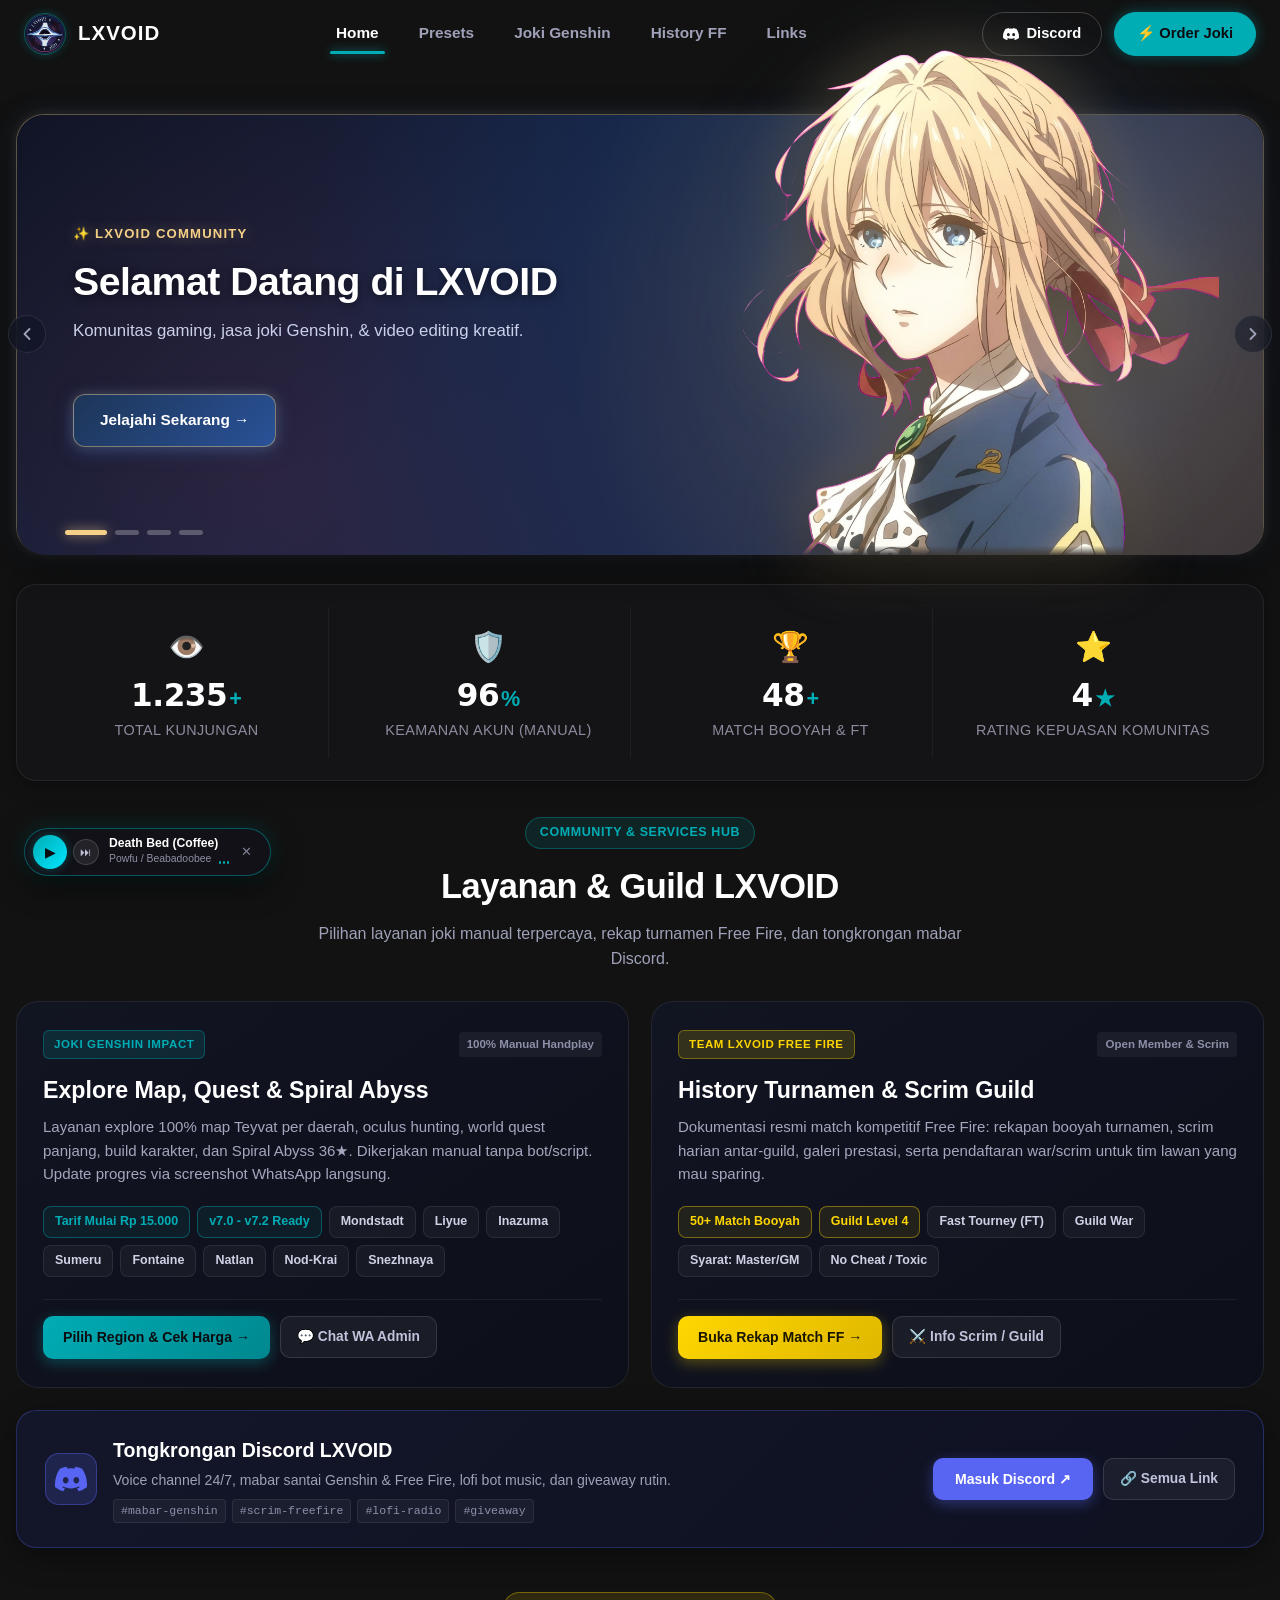
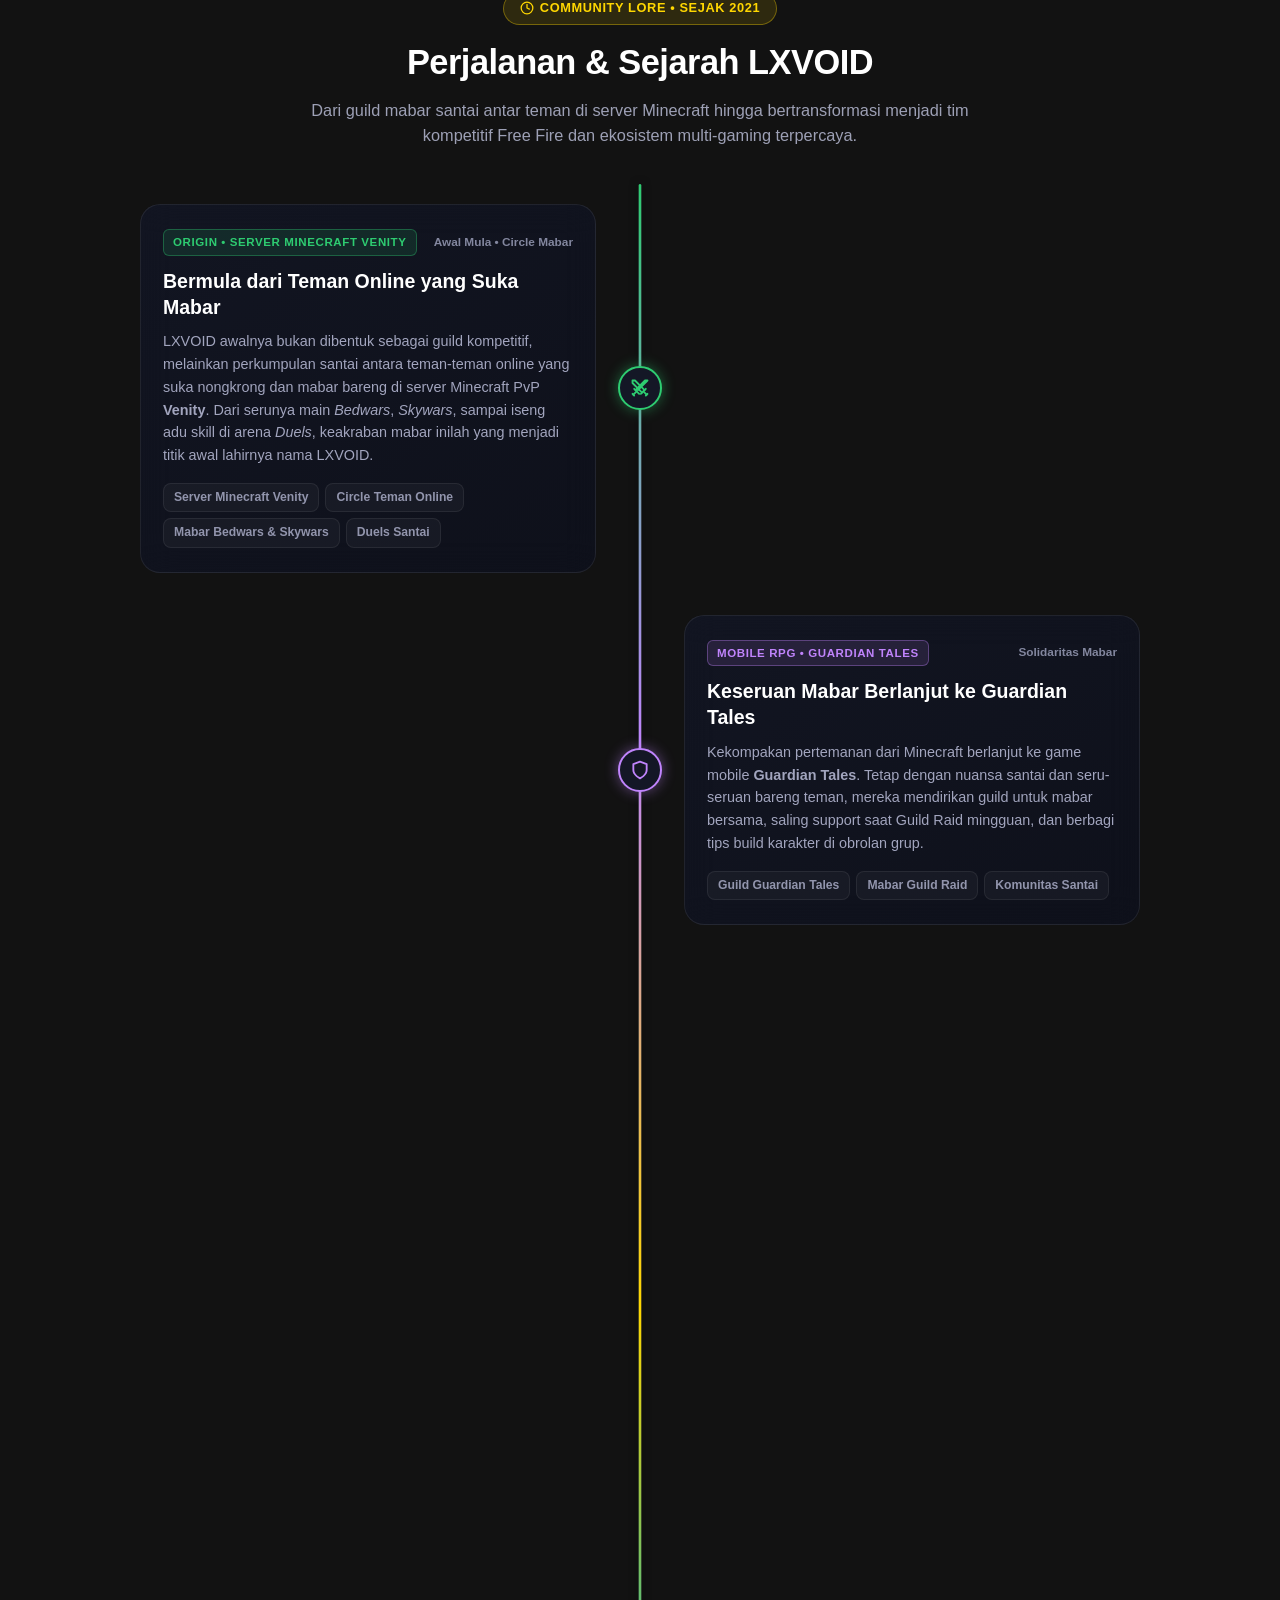
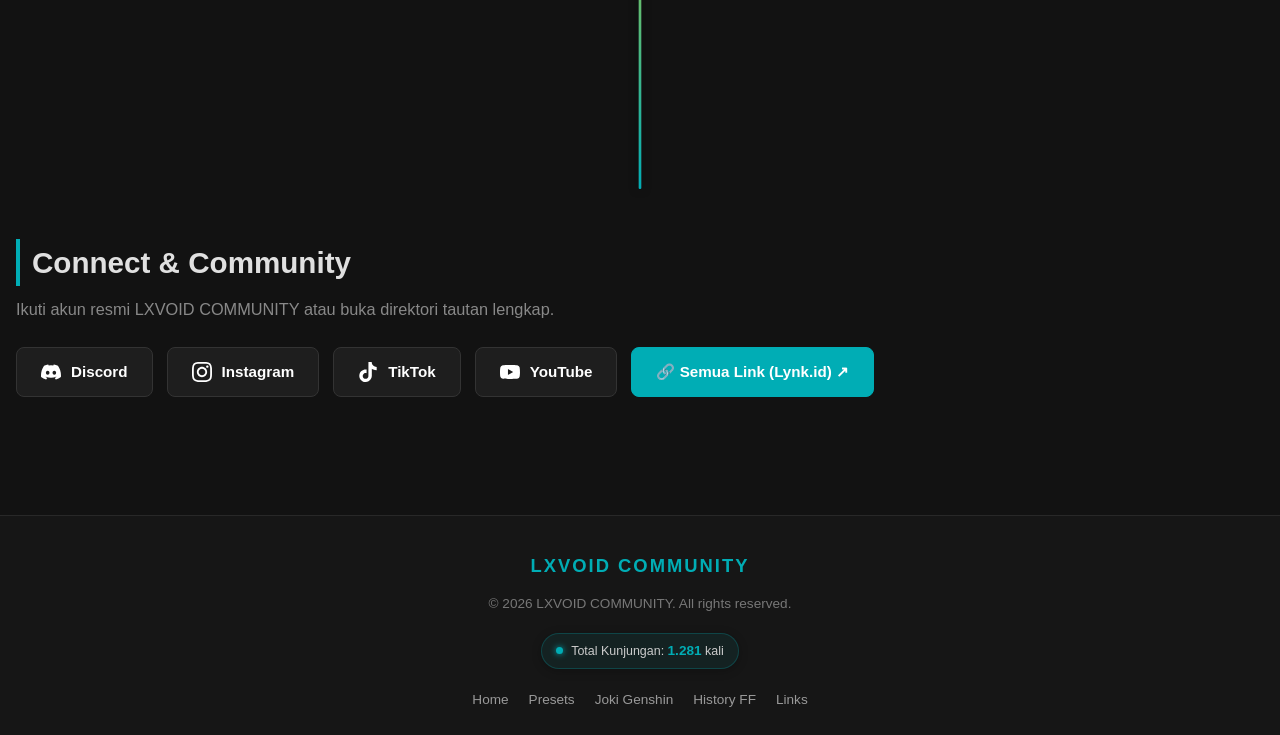
==== commit 5a7f6a8c: "feat(home): add cyber beam and staggered reveal scroll animation to history timeline" ====
--- a/index.html
+++ b/index.html
@@ -1216,25 +1216,101 @@
             padding: 20px 0;
         }
 
-        /* Central Track Line */
+        /* Central Track Line with Cyber Beam */
         .timeline-track-line {
             position: absolute;
             top: 0;
             bottom: 0;
             left: 50%;
             width: 3px;
+            background: rgba(255, 255, 255, 0.08);
+            transform: translateX(-50%);
+            border-radius: 3px;
+            overflow: hidden;
+            box-shadow: 0 0 8px rgba(0, 0, 0, 0.5);
+        }
+
+        .timeline-track-fill {
+            position: absolute;
+            top: 0;
+            left: 0;
+            width: 100%;
+            height: 100%;
             background: linear-gradient(180deg, #2ecc71 0%, #c084fc 35%, #ffd700 70%, #00adb5 100%);
-            transform: translateX(-50%);
-            border-radius: 2px;
-            box-shadow: 0 0 12px rgba(0, 173, 181, 0.35);
-        }
-
+            transform-origin: top;
+            transform: scaleY(0);
+            box-shadow: 0 0 14px rgba(0, 173, 181, 0.6);
+            transition: transform 1.2s cubic-bezier(0.16, 1, 0.3, 1);
+        }
+
+        .timeline-revealed .timeline-track-fill {
+            transform: scaleY(1);
+        }
+
+        /* Milestone Initial Hidden States */
         .timeline-milestone {
             display: flex;
             align-items: center;
             position: relative;
-            margin-bottom: 38px;
+            margin-bottom: 42px;
             width: 100%;
+        }
+
+        .milestone-left .milestone-card {
+            opacity: 0;
+            transform: translateX(-40px);
+            transition: opacity 0.65s cubic-bezier(0.16, 1, 0.3, 1), transform 0.65s cubic-bezier(0.16, 1, 0.3, 1), box-shadow 0.28s ease, border-color 0.28s ease;
+        }
+
+        .milestone-right .milestone-card {
+            opacity: 0;
+            transform: translateX(40px);
+            transition: opacity 0.65s cubic-bezier(0.16, 1, 0.3, 1), transform 0.65s cubic-bezier(0.16, 1, 0.3, 1), box-shadow 0.28s ease, border-color 0.28s ease;
+        }
+
+        .milestone-dot {
+            opacity: 0;
+            transform: scale(0.5);
+            transition: opacity 0.5s ease, transform 0.5s cubic-bezier(0.34, 1.56, 0.64, 1);
+            position: relative;
+        }
+
+        /* Shockwave Pulse Ring */
+        .milestone-dot::after {
+            content: '';
+            position: absolute;
+            inset: -4px;
+            border-radius: 50%;
+            border: 2px solid currentColor;
+            opacity: 0;
+            transform: scale(0.9);
+            pointer-events: none;
+        }
+
+        /* Revealed States */
+        .timeline-milestone.milestone-revealed .milestone-card {
+            opacity: 1;
+            transform: translateX(0);
+        }
+
+        .timeline-milestone.milestone-revealed .milestone-dot {
+            opacity: 1;
+            transform: scale(1);
+        }
+
+        .timeline-milestone.milestone-revealed .milestone-dot::after {
+            animation: nodeShockwave 0.85s cubic-bezier(0.1, 0.8, 0.3, 1) forwards;
+        }
+
+        @keyframes nodeShockwave {
+            0% {
+                opacity: 0.9;
+                transform: scale(1);
+            }
+            100% {
+                opacity: 0;
+                transform: scale(1.75);
+            }
         }
 
         .timeline-milestone:last-child {
@@ -1430,6 +1506,13 @@
             .timeline-track-line {
                 left: 20px !important;
                 transform: none !important;
+            }
+            .milestone-left .milestone-card,
+            .milestone-right .milestone-card {
+                transform: translateX(30px);
+            }
+            .timeline-milestone.milestone-revealed .milestone-card {
+                transform: translateX(0);
             }
             .timeline-milestone {
                 justify-content: flex-start !important;
@@ -2337,7 +2420,7 @@
             </div>
 
             <div class="history-timeline-container">
-                <div class="timeline-track-line"></div>
+                <div class="timeline-track-line"><div class="timeline-track-fill"></div></div>
 
                 <!-- Milestone 1: Minecraft Venity (Circle Teman Mabar) -->
                 <div class="timeline-milestone milestone-left">
@@ -2749,7 +2832,46 @@
             updateHeader();
         }
 
+
+        // Option 1: Cyber Beam & Staggered Reveal Animation for Community History Timeline
+        function initTimelineAnimation() {
+            const section = document.querySelector('.lxvoid-history-section');
+            const milestones = document.querySelectorAll('.timeline-milestone');
+            if (!section || !milestones.length) return;
+
+            // Progressive enhancement fallback if IntersectionObserver not supported
+            if (!('IntersectionObserver' in window)) {
+                section.classList.add('timeline-revealed');
+                milestones.forEach(m => m.classList.add('milestone-revealed'));
+                return;
+            }
+
+            const observer = new IntersectionObserver((entries) => {
+                entries.forEach(entry => {
+                    if (entry.isIntersecting) {
+                        // 1. Activate vertical cyber beam
+                        section.classList.add('timeline-revealed');
+
+                        // 2. Staggered reveal for milestones
+                        milestones.forEach((m, idx) => {
+                            setTimeout(() => {
+                                m.classList.add('milestone-revealed');
+                            }, 180 + (idx * 260));
+                        });
+
+                        observer.unobserve(entry.target);
+                    }
+                });
+            }, {
+                threshold: 0.12,
+                rootMargin: '0px 0px -40px 0px'
+            });
+
+            observer.observe(section);
+        }
+
         document.addEventListener('DOMContentLoaded', () => {
+            initTimelineAnimation();
             initHeaderScroll();
             initStatsCounter();
             handleVisitorCounter();
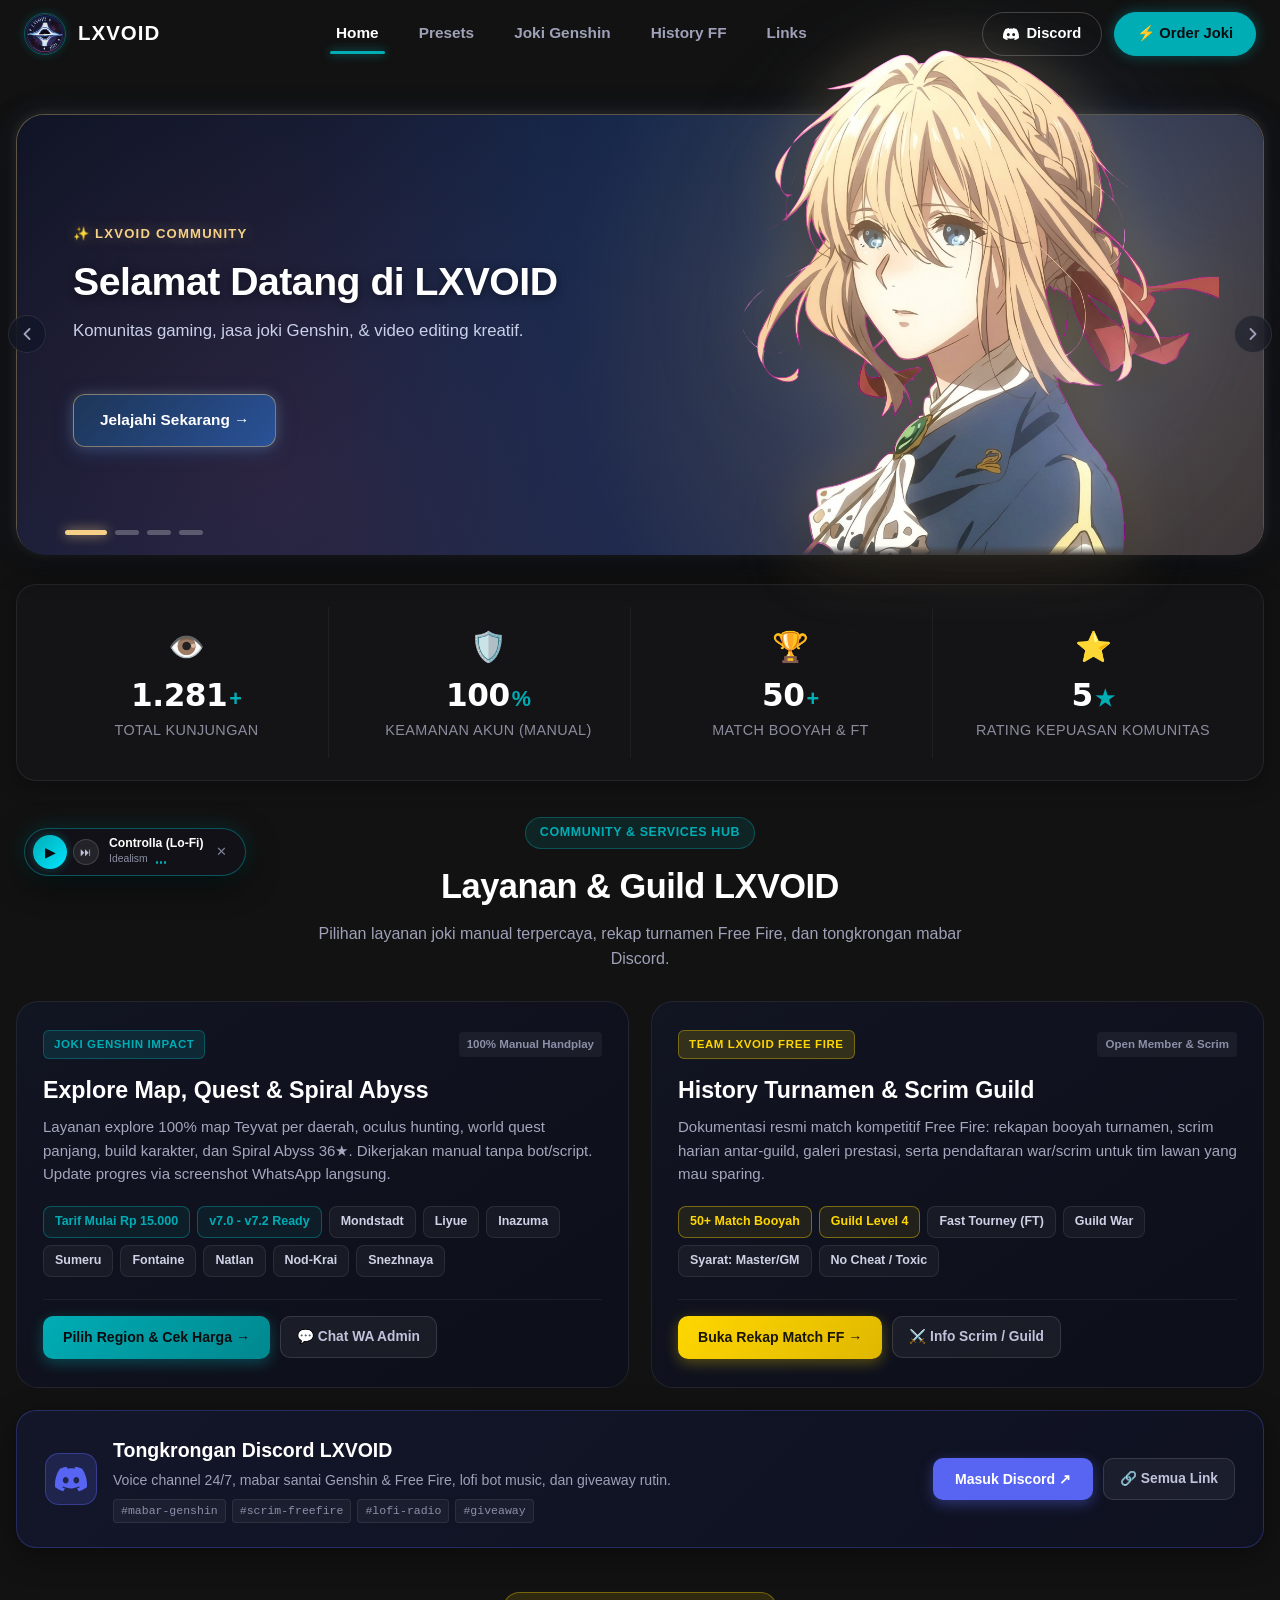
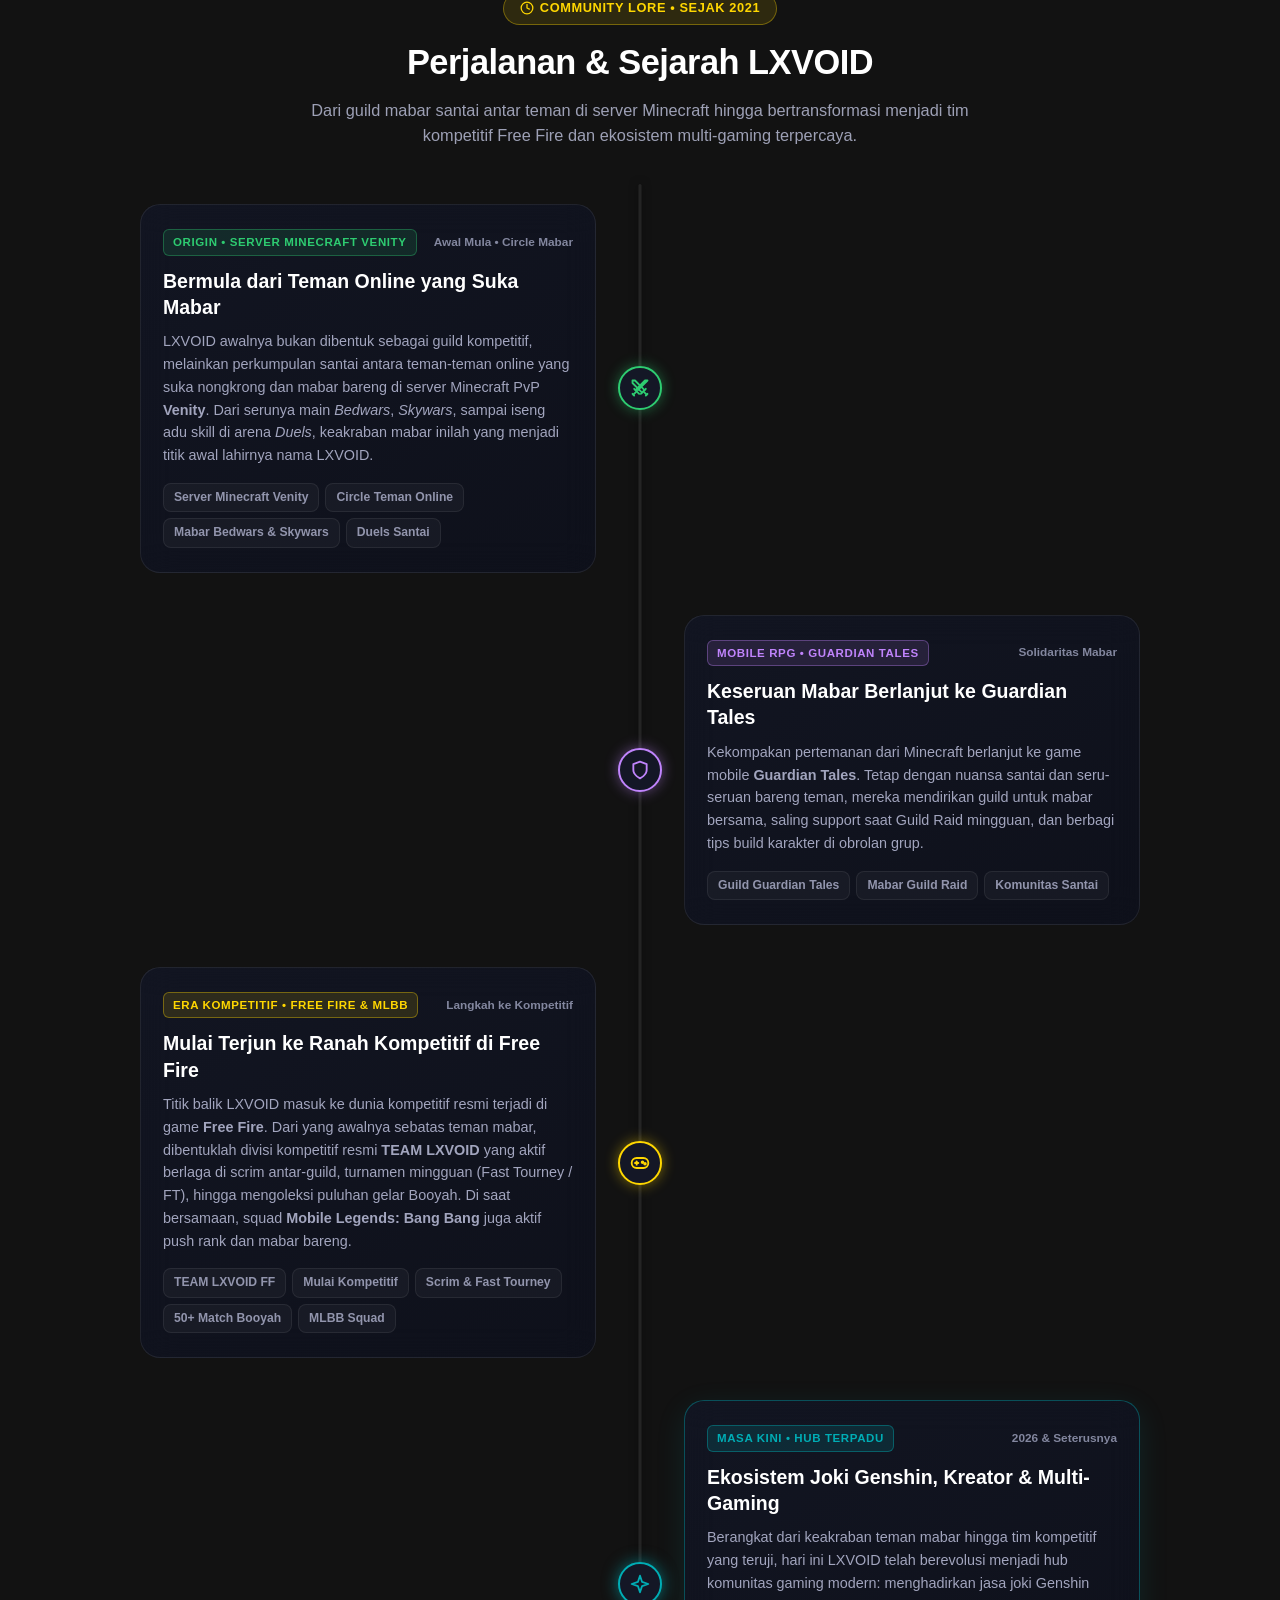
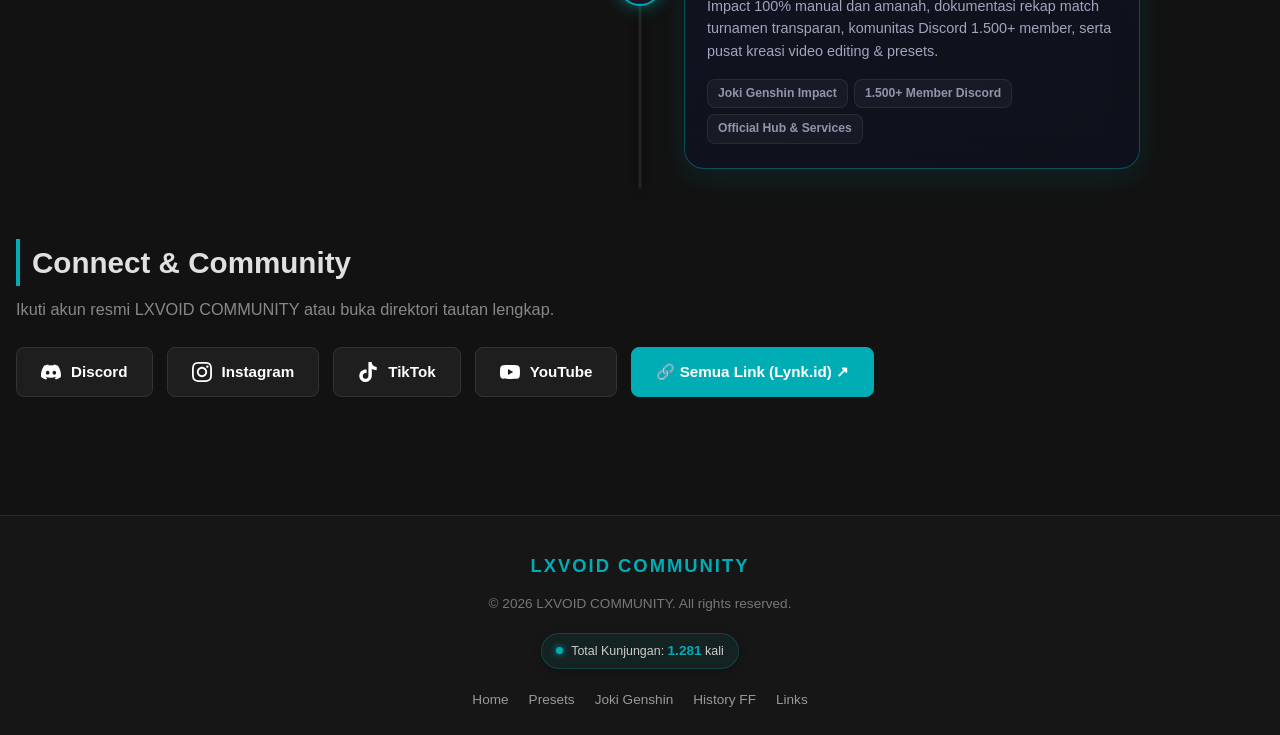
==== commit 06372d73: "feat(home): make history timeline animation bidirectional on viewport entry and exit" ====
--- a/index.html
+++ b/index.html
@@ -2833,7 +2833,7 @@
         }
 
 
-        // Option 1: Cyber Beam & Staggered Reveal Animation for Community History Timeline
+        // Bidirectional Cyber Beam & Milestone Reveal (muncul pas dilihat, reset pas keluar layar)
         function initTimelineAnimation() {
             const section = document.querySelector('.lxvoid-history-section');
             const milestones = document.querySelectorAll('.timeline-milestone');
@@ -2846,28 +2846,36 @@
                 return;
             }
 
-            const observer = new IntersectionObserver((entries) => {
+            // 1. Observer untuk Garis Beam Vertikal
+            const sectionObserver = new IntersectionObserver((entries) => {
                 entries.forEach(entry => {
                     if (entry.isIntersecting) {
-                        // 1. Activate vertical cyber beam
                         section.classList.add('timeline-revealed');
-
-                        // 2. Staggered reveal for milestones
-                        milestones.forEach((m, idx) => {
-                            setTimeout(() => {
-                                m.classList.add('milestone-revealed');
-                            }, 180 + (idx * 260));
-                        });
-
-                        observer.unobserve(entry.target);
+                    } else {
+                        section.classList.remove('timeline-revealed');
                     }
                 });
             }, {
-                threshold: 0.12,
+                threshold: 0.05,
                 rootMargin: '0px 0px -40px 0px'
             });
-
-            observer.observe(section);
+            sectionObserver.observe(section);
+
+            // 2. Observer untuk Tiap Kartu Milestone (masuk & keluar layar)
+            const milestoneObserver = new IntersectionObserver((entries) => {
+                entries.forEach(entry => {
+                    if (entry.isIntersecting) {
+                        entry.target.classList.add('milestone-revealed');
+                    } else {
+                        entry.target.classList.remove('milestone-revealed');
+                    }
+                });
+            }, {
+                threshold: 0.15,
+                rootMargin: '0px 0px -40px 0px'
+            });
+
+            milestones.forEach(m => milestoneObserver.observe(m));
         }
 
         document.addEventListener('DOMContentLoaded', () => {
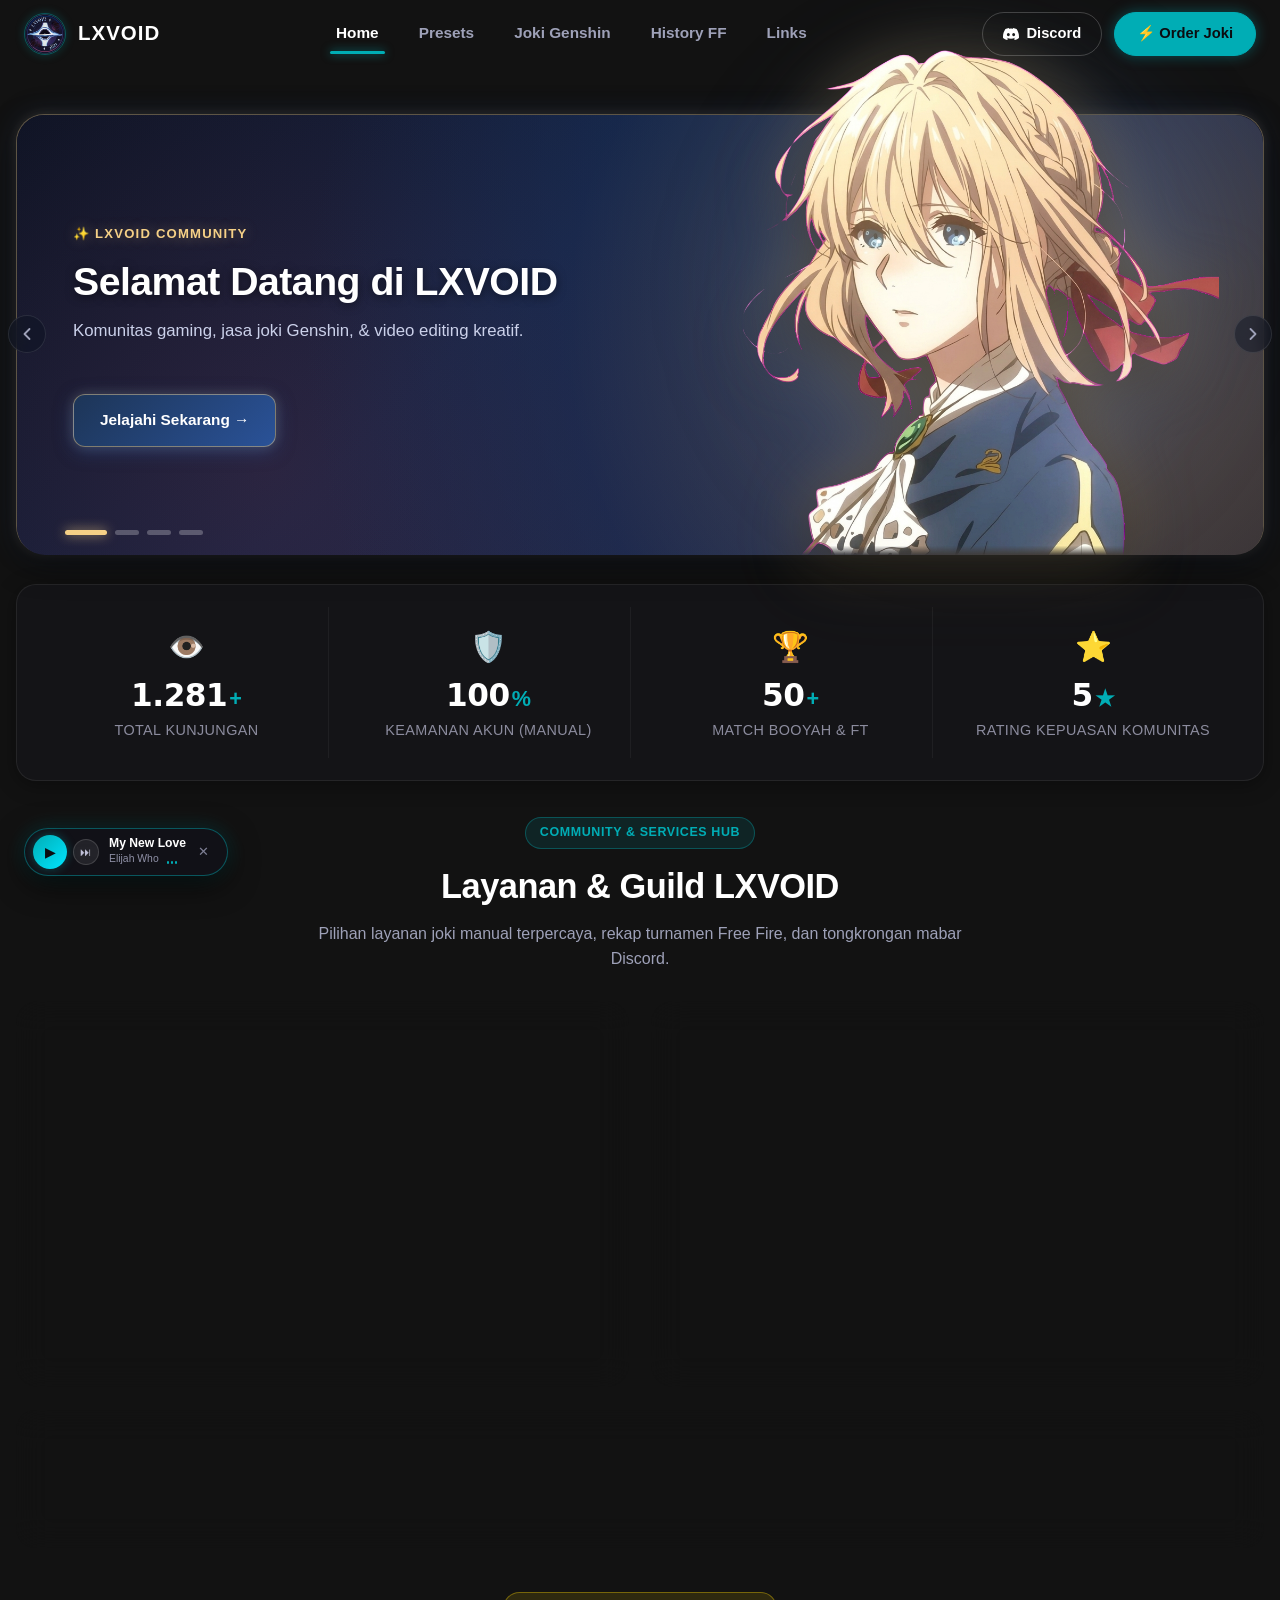
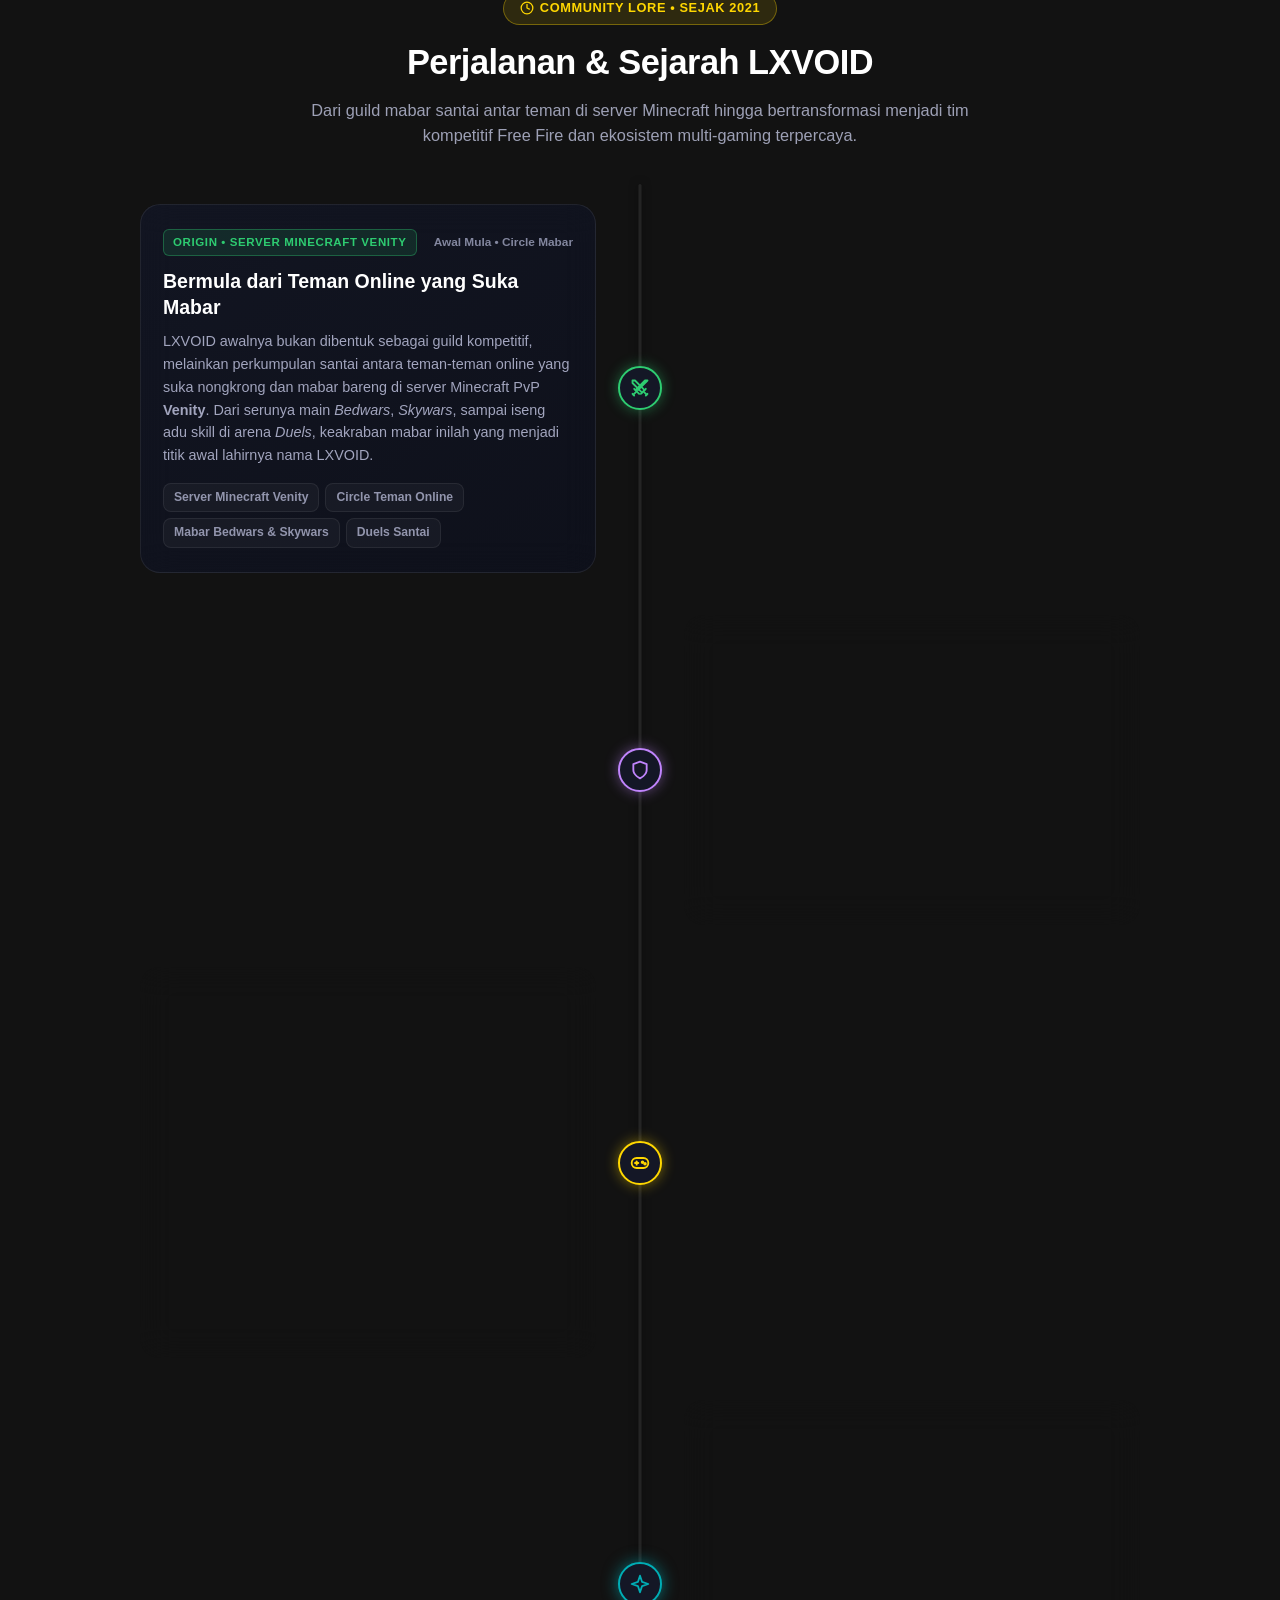
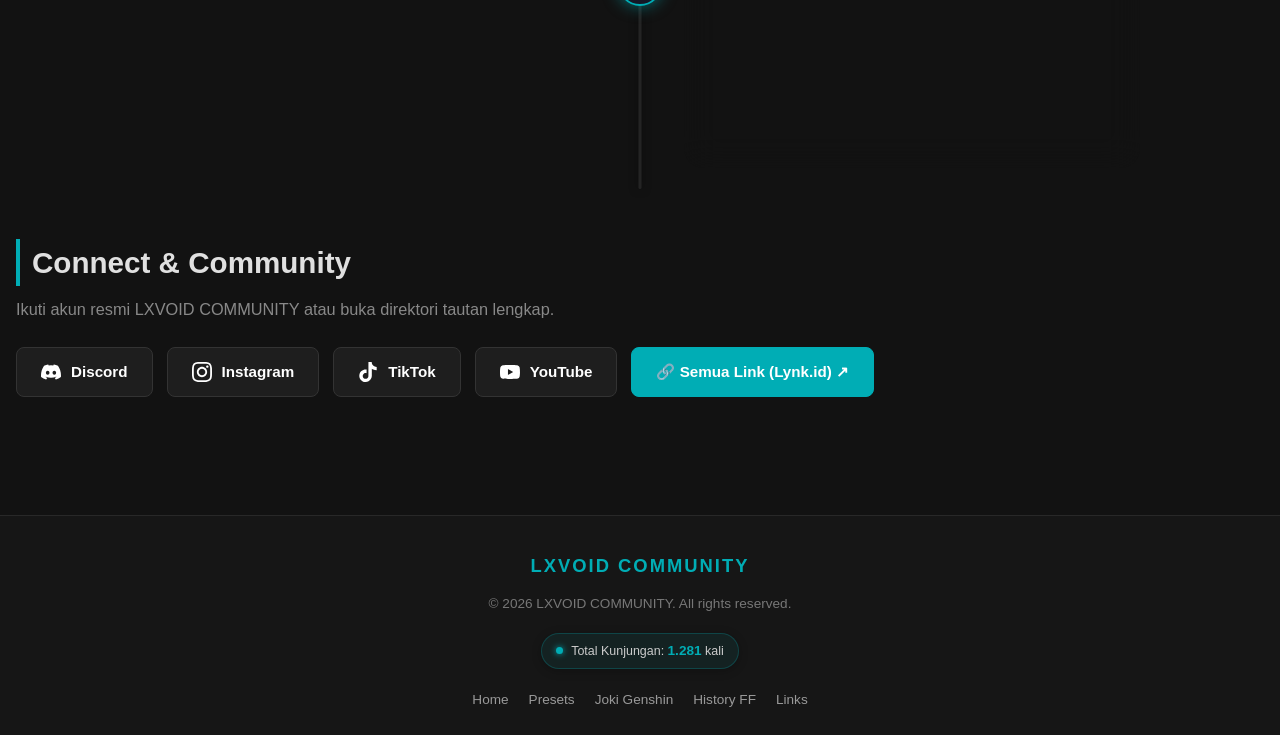
==== commit 1d157720: "fix(home): add full-page screenshot and print capture support for history timeline" ====
--- a/index.html
+++ b/index.html
@@ -2123,6 +2123,17 @@
             }
 
 }
+        /* Print & Full Screenshot Support */
+        @media print {
+            .timeline-track-fill {
+                transform: scaleY(1) !important;
+            }
+            .milestone-card,
+            .milestone-dot {
+                opacity: 1 !important;
+                transform: none !important;
+            }
+        }
     </style>
 </head>
 
@@ -2833,22 +2844,50 @@
         }
 
 
-        // Bidirectional Cyber Beam & Milestone Reveal (muncul pas dilihat, reset pas keluar layar)
+        // Bidirectional Cyber Beam & Milestone Reveal + Screenshot Capture Mode Support
         function initTimelineAnimation() {
             const section = document.querySelector('.lxvoid-history-section');
             const milestones = document.querySelectorAll('.timeline-milestone');
             if (!section || !milestones.length) return;
 
+            let forceRevealed = false;
+
+            // Global helper to reveal all elements for full page screenshot / PDF
+            function revealAll() {
+                forceRevealed = true;
+                section.classList.add('timeline-revealed');
+                milestones.forEach(m => m.classList.add('milestone-revealed'));
+            }
+            window.revealAll = revealAll;
+            window.revealAllTimeline = revealAll;
+
+            // Check if #screenshot or ?screenshot is in URL
+            if (window.location.hash === '#screenshot' || window.location.search.includes('screenshot')) {
+                revealAll();
+                return;
+            }
+
+            // Keyboard shortcut (Ctrl+Shift+S) or hashchange to unlock screenshot mode instantly
+            window.addEventListener('hashchange', () => {
+                if (window.location.hash === '#screenshot') revealAll();
+            });
+            window.addEventListener('beforeprint', revealAll);
+            window.addEventListener('keydown', (e) => {
+                if (e.ctrlKey && e.shiftKey && e.key.toLowerCase() === 's') {
+                    revealAll();
+                }
+            });
+
             // Progressive enhancement fallback if IntersectionObserver not supported
             if (!('IntersectionObserver' in window)) {
-                section.classList.add('timeline-revealed');
-                milestones.forEach(m => m.classList.add('milestone-revealed'));
+                revealAll();
                 return;
             }
 
             // 1. Observer untuk Garis Beam Vertikal
             const sectionObserver = new IntersectionObserver((entries) => {
                 entries.forEach(entry => {
+                    if (forceRevealed) return;
                     if (entry.isIntersecting) {
                         section.classList.add('timeline-revealed');
                     } else {
@@ -2864,6 +2903,7 @@
             // 2. Observer untuk Tiap Kartu Milestone (masuk & keluar layar)
             const milestoneObserver = new IntersectionObserver((entries) => {
                 entries.forEach(entry => {
+                    if (forceRevealed) return;
                     if (entry.isIntersecting) {
                         entry.target.classList.add('milestone-revealed');
                     } else {
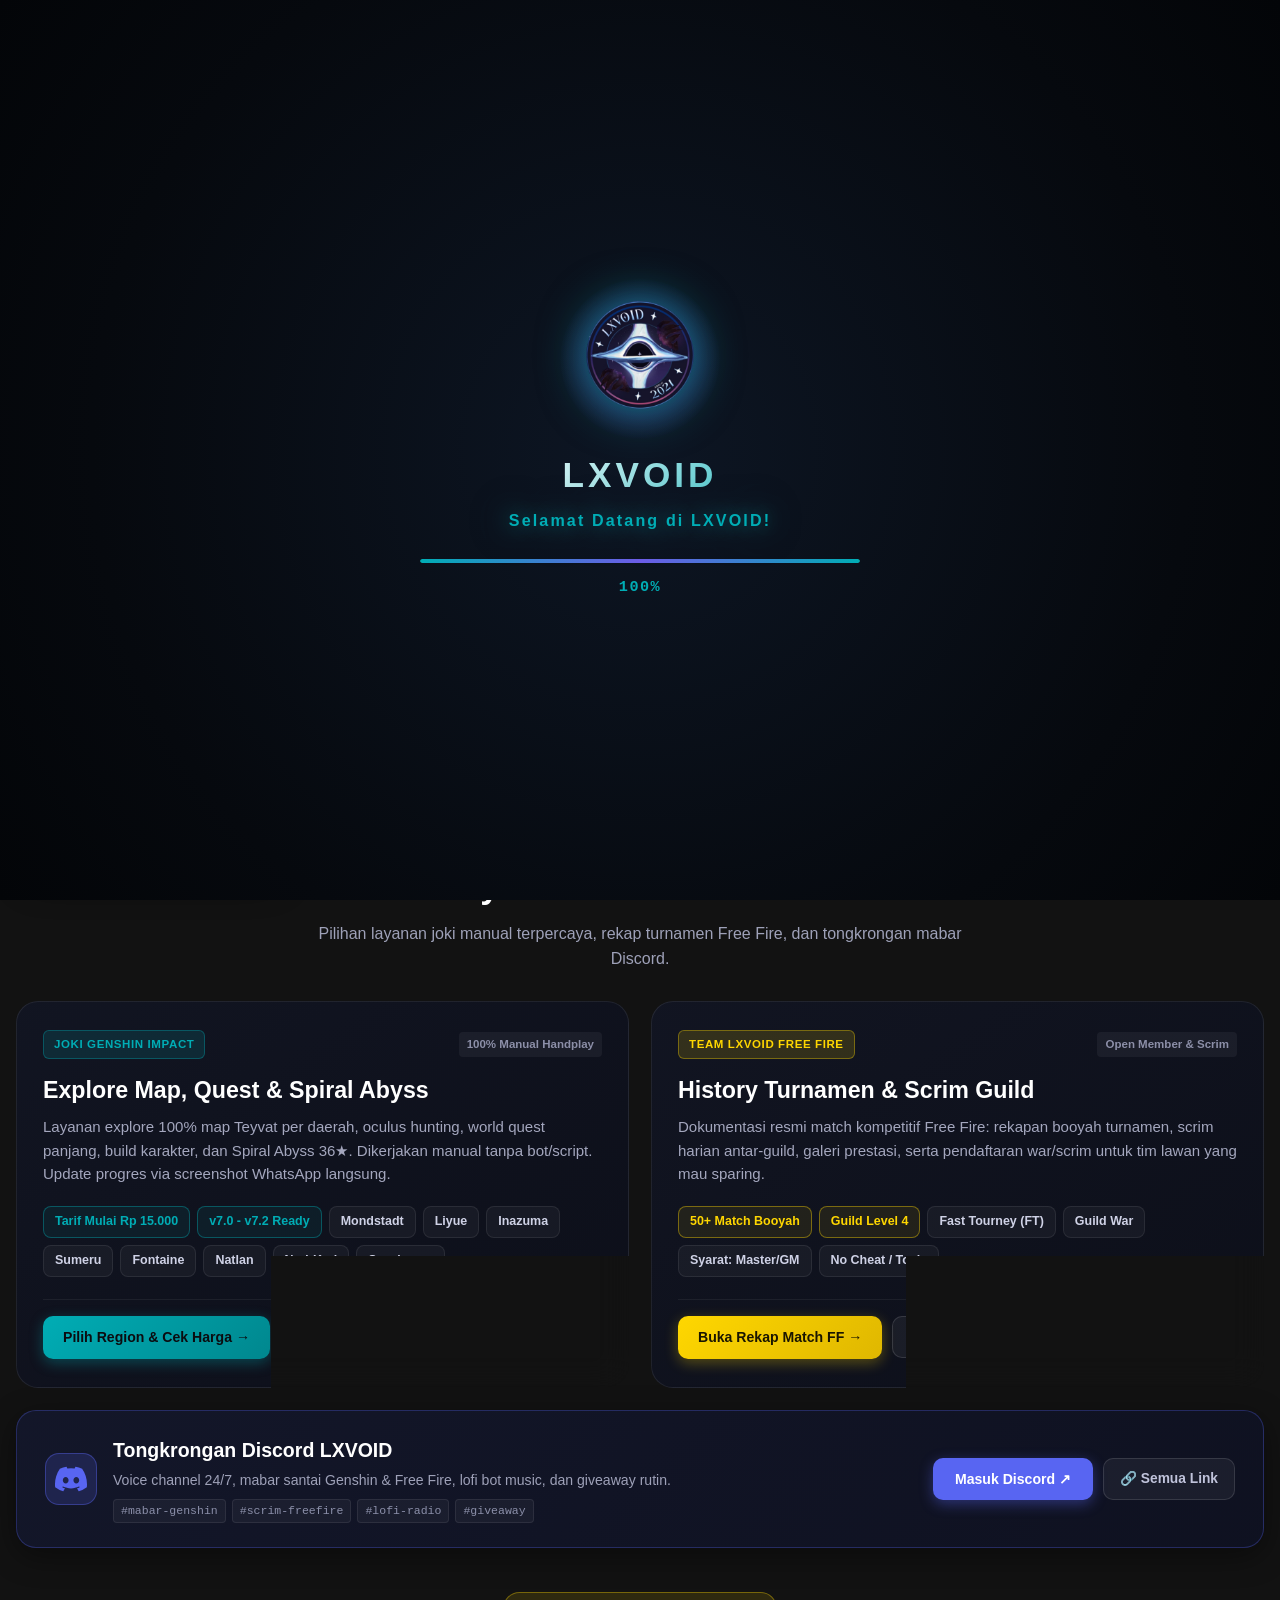
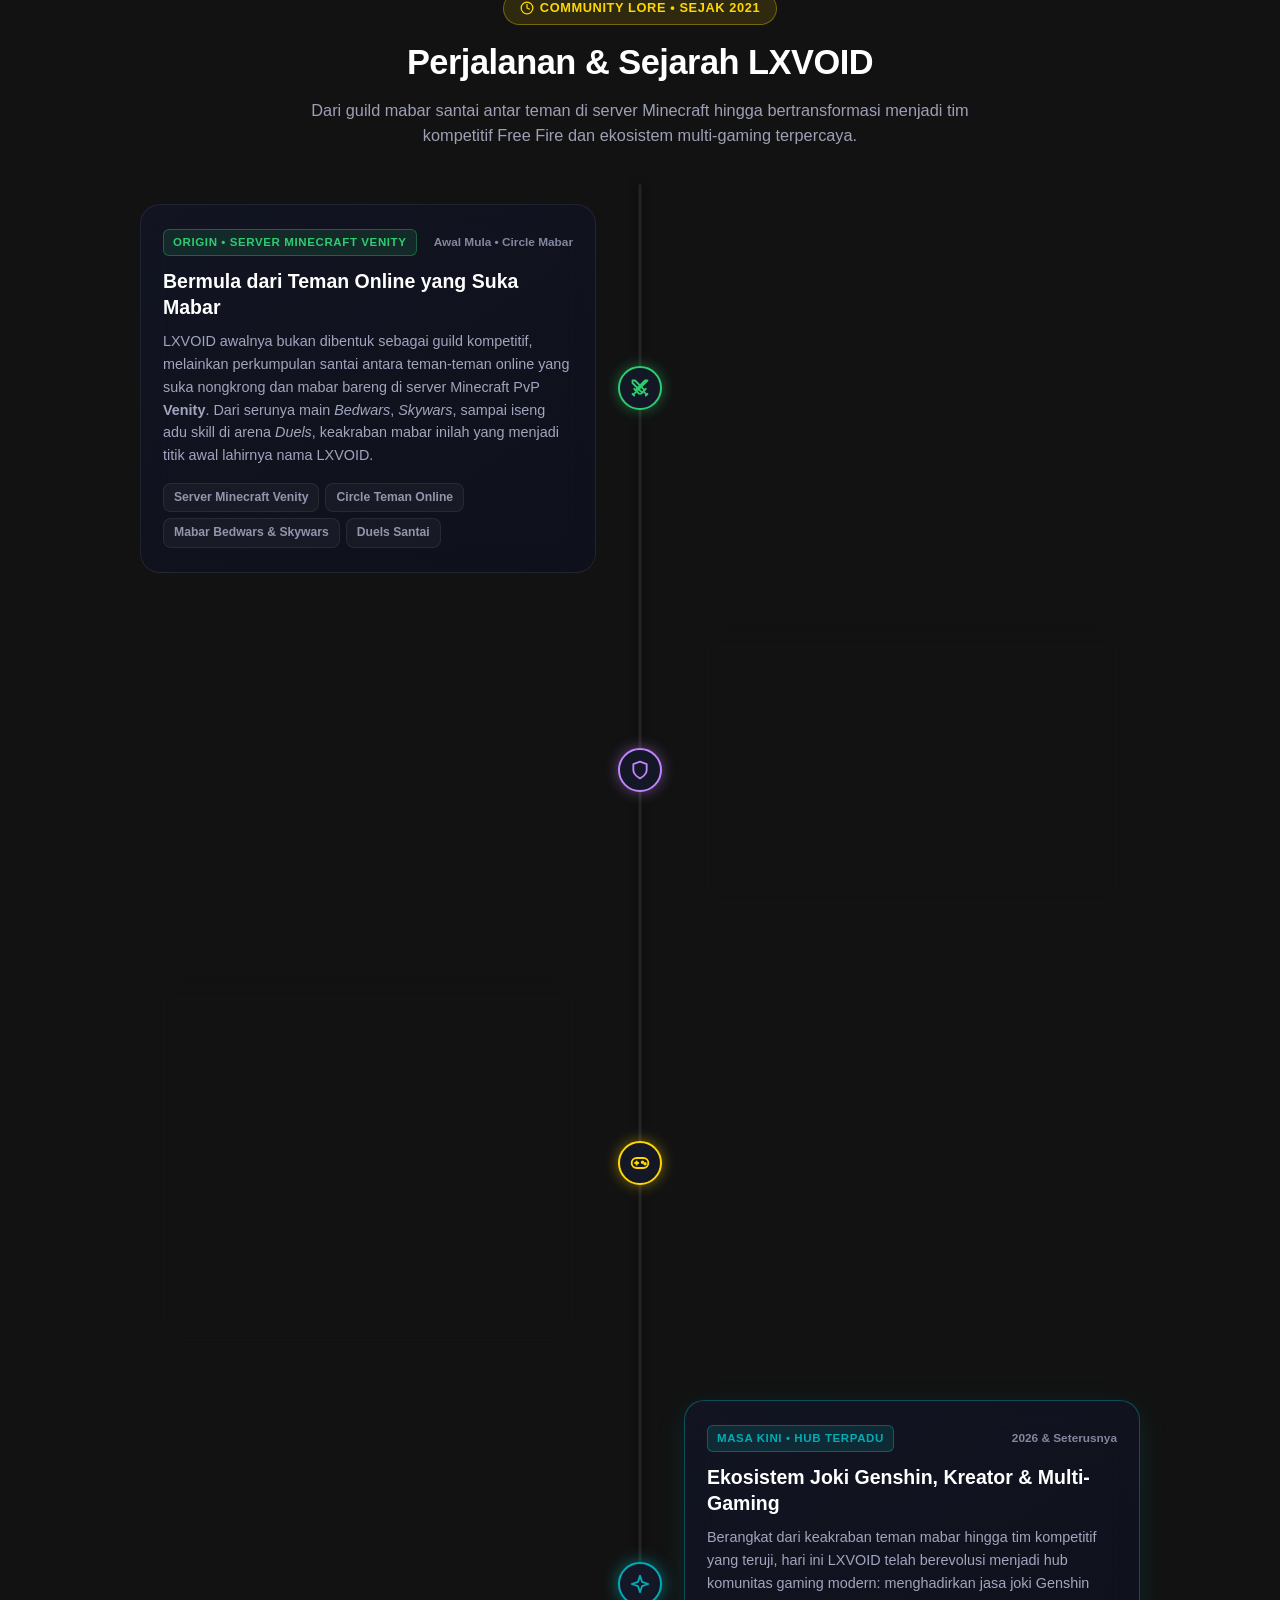
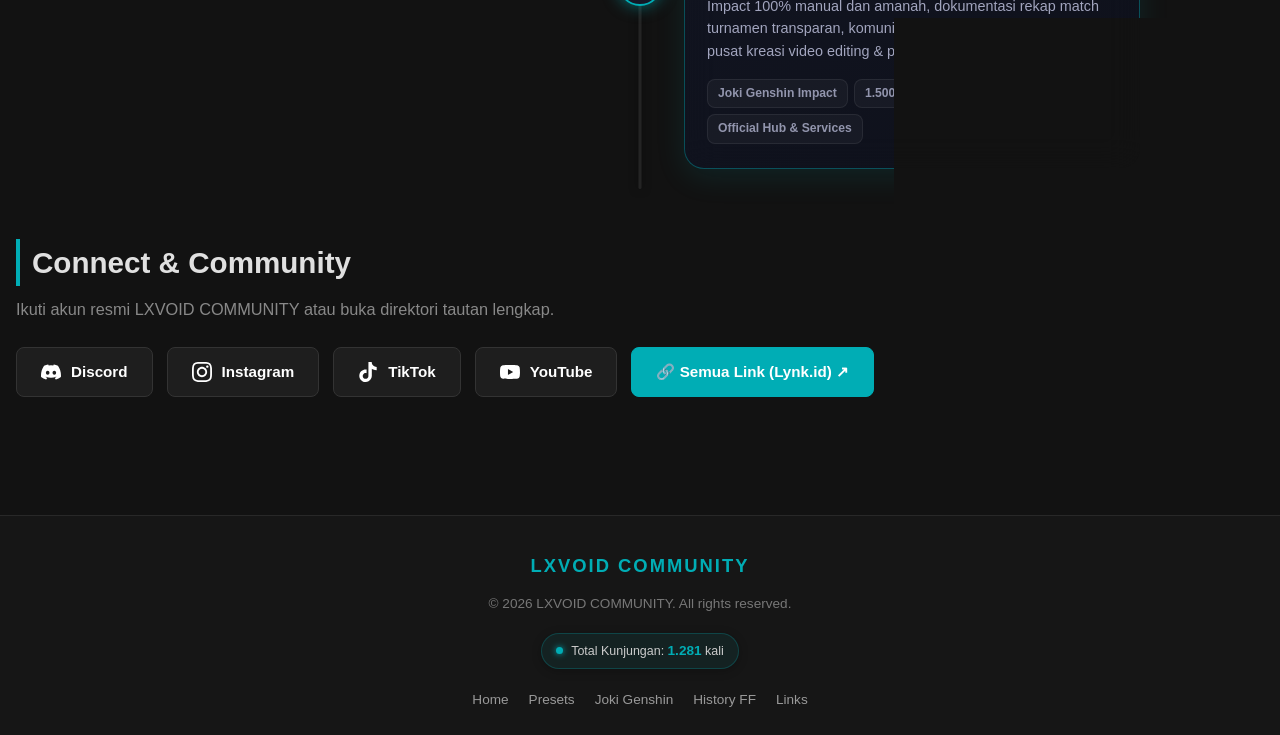
==== commit 4a4f4a2a: "feat(home): add Team Falcons esports style entrance loading screen" ====
--- a/index.html
+++ b/index.html
@@ -2125,6 +2125,10 @@
 }
         /* Print & Full Screenshot Support */
         @media print {
+            #loadingScreen,
+            .loading-screen {
+                display: none !important;
+            }
             .timeline-track-fill {
                 transform: scaleY(1) !important;
             }
@@ -2134,10 +2138,302 @@
                 transform: none !important;
             }
         }
+
+        /* ========================================================
+           TEAM FALCONS STYLE ESPORTS PRELOADER (ENTRANCE ANIMATION)
+           ======================================================== */
+        #loadingScreen.loading-screen {
+            position: fixed;
+            top: 0;
+            left: 0;
+            width: 100vw;
+            height: 100vh;
+            background: radial-gradient(circle at center, #0d1624 0%, #06090e 70%, #030508 100%);
+            display: flex;
+            align-items: center;
+            justify-content: center;
+            z-index: 999999;
+            opacity: 1;
+            visibility: visible;
+            transition: opacity 0.8s cubic-bezier(0.16, 1, 0.3, 1), visibility 0.8s ease;
+            overflow: hidden;
+            user-select: none;
+        }
+
+        #loadingScreen.fade-out {
+            opacity: 0 !important;
+            visibility: hidden !important;
+            pointer-events: none !important;
+        }
+
+        .loading-container {
+            text-align: center;
+            position: relative;
+            max-width: 440px;
+            width: 88%;
+            z-index: 10;
+        }
+
+        .falcon-logo-container {
+            position: relative;
+            margin-bottom: 1.8rem;
+            display: inline-block;
+        }
+
+        .loading-logo {
+            width: 110px;
+            height: 110px;
+            object-fit: contain;
+            border-radius: 50%;
+            animation: falconLogoGlow 2.2s ease-in-out infinite alternate;
+            filter: drop-shadow(0 0 24px rgba(0, 173, 181, 0.65));
+            position: relative;
+            z-index: 2;
+        }
+
+        .logo-glow {
+            position: absolute;
+            top: 50%;
+            left: 50%;
+            transform: translate(-50%, -50%);
+            width: 160px;
+            height: 160px;
+            background: radial-gradient(circle, rgba(0, 173, 181, 0.45) 0%, rgba(108, 92, 231, 0.2) 50%, transparent 72%);
+            border-radius: 50%;
+            animation: falconPulseGlow 2.2s ease-in-out infinite;
+            z-index: 1;
+        }
+
+        .loading-text {
+            margin-bottom: 1.6rem;
+            animation: falconTextSlideUp 0.8s ease-out 0.2s both;
+        }
+
+        .loading-text h1 {
+            font-size: 2.2rem;
+            font-weight: 800;
+            color: #FFFFFF;
+            margin-bottom: 0.35rem;
+            background: linear-gradient(135deg, #FFFFFF 15%, #00adb5 100%);
+            -webkit-background-clip: text;
+            -webkit-text-fill-color: transparent;
+            background-clip: text;
+            letter-spacing: 4px;
+            text-transform: uppercase;
+            font-family: 'Poppins', sans-serif;
+        }
+
+        .loading-text p.loading-status {
+            font-size: 0.95rem;
+            color: rgba(255, 255, 255, 0.75);
+            font-weight: 400;
+            letter-spacing: 1.5px;
+            font-family: 'Poppins', sans-serif;
+            transition: all 0.4s ease;
+        }
+
+        .loading-text p.welcome-message {
+            color: #00adb5 !important;
+            text-shadow: 0 0 20px rgba(0, 173, 181, 0.8), 0 0 40px rgba(0, 173, 181, 0.5);
+            font-weight: 600;
+            transform: scale(1.06);
+            letter-spacing: 2px;
+            animation: falconWelcomeGlow 1.5s ease-in-out infinite alternate;
+        }
+
+        .loading-progress {
+            margin-top: 1.2rem;
+            animation: falconProgressSlideUp 0.8s ease-out 0.4s both;
+        }
+
+        .progress-bar {
+            width: 100%;
+            height: 4px;
+            background: rgba(255, 255, 255, 0.08);
+            border-radius: 99px;
+            overflow: hidden;
+            margin-bottom: 0.8rem;
+            position: relative;
+            box-shadow: inset 0 1px 2px rgba(0, 0, 0, 0.4);
+        }
+
+        .progress-fill {
+            height: 100%;
+            background: linear-gradient(90deg, #00adb5 0%, #6c5ce7 50%, #00adb5 100%);
+            border-radius: 99px;
+            width: 0%;
+            transition: width 0.28s ease-out;
+            position: relative;
+            overflow: hidden;
+        }
+
+        .progress-fill::after {
+            content: '';
+            position: absolute;
+            top: 0;
+            left: -100%;
+            width: 100%;
+            height: 100%;
+            background: linear-gradient(90deg, transparent, rgba(255, 255, 255, 0.5), transparent);
+            animation: falconProgressShine 1.8s ease-in-out infinite;
+        }
+
+        .loading-percentage {
+            font-size: 0.95rem;
+            color: #00adb5;
+            font-weight: 700;
+            letter-spacing: 1.5px;
+            font-family: 'Courier New', monospace, sans-serif;
+        }
+
+        .loading-particles {
+            position: absolute;
+            top: 0;
+            left: 0;
+            width: 100%;
+            height: 100%;
+            pointer-events: none;
+            overflow: hidden;
+            z-index: 1;
+        }
+
+        .loading-particles .particle {
+            position: absolute;
+            width: 4px;
+            height: 4px;
+            background: #00adb5;
+            border-radius: 50%;
+            opacity: 0;
+            box-shadow: 0 0 8px #00adb5;
+            animation: falconParticleFloat 4s ease-in-out infinite;
+        }
+
+        .loading-particles .particle:nth-child(1) { left: 12%; animation-delay: 0s; animation-duration: 3.2s; }
+        .loading-particles .particle:nth-child(2) { left: 24%; animation-delay: 0.6s; animation-duration: 3.6s; }
+        .loading-particles .particle:nth-child(3) { left: 78%; animation-delay: 1.1s; animation-duration: 4.1s; }
+        .loading-particles .particle:nth-child(4) { left: 88%; animation-delay: 1.7s; animation-duration: 3.3s; }
+        .loading-particles .particle:nth-child(5) { left: 48%; animation-delay: 2.1s; animation-duration: 3.9s; }
+        .loading-particles .particle:nth-child(6) { left: 66%; animation-delay: 2.6s; animation-duration: 3.4s; }
+        .loading-particles .particle:nth-child(7) { left: 32%; animation-delay: 3.1s; animation-duration: 4.3s; }
+        .loading-particles .particle:nth-child(8) { left: 58%; animation-delay: 0.9s; animation-duration: 3.8s; }
+        .loading-particles .particle:nth-child(9) { left: 18%; animation-delay: 1.9s; animation-duration: 3.2s; }
+        .loading-particles .particle:nth-child(10) { left: 82%; animation-delay: 2.4s; animation-duration: 4.4s; }
+
+        /* Loading Keyframes */
+        @keyframes falconLogoGlow {
+            0% {
+                filter: drop-shadow(0 0 16px rgba(0, 173, 181, 0.45));
+                transform: translateY(0);
+            }
+            100% {
+                filter: drop-shadow(0 0 36px rgba(0, 173, 181, 0.85));
+                transform: translateY(-4px);
+            }
+        }
+
+        @keyframes falconPulseGlow {
+            0%, 100% {
+                transform: translate(-50%, -50%) scale(1);
+                opacity: 0.4;
+            }
+            50% {
+                transform: translate(-50%, -50%) scale(1.22);
+                opacity: 0.75;
+            }
+        }
+
+        @keyframes falconTextSlideUp {
+            from {
+                opacity: 0;
+                transform: translateY(24px);
+            }
+            to {
+                opacity: 1;
+                transform: translateY(0);
+            }
+        }
+
+        @keyframes falconProgressSlideUp {
+            from {
+                opacity: 0;
+                transform: translateY(18px);
+            }
+            to {
+                opacity: 1;
+                transform: translateY(0);
+            }
+        }
+
+        @keyframes falconProgressShine {
+            0% { left: -100%; }
+            100% { left: 100%; }
+        }
+
+        @keyframes falconParticleFloat {
+            0% {
+                opacity: 0;
+                transform: translateY(100vh) scale(0);
+            }
+            12% {
+                opacity: 0.9;
+                transform: translateY(85vh) scale(1);
+            }
+            88% {
+                opacity: 0.9;
+                transform: translateY(15vh) scale(1);
+            }
+            100% {
+                opacity: 0;
+                transform: translateY(0) scale(0);
+            }
+        }
+
+        @keyframes falconWelcomeGlow {
+            0% {
+                text-shadow: 0 0 20px rgba(0, 173, 181, 0.7), 0 0 40px rgba(0, 173, 181, 0.4);
+                transform: scale(1.04);
+            }
+            100% {
+                text-shadow: 0 0 32px rgba(0, 173, 181, 1), 0 0 55px rgba(0, 173, 181, 0.7);
+                transform: scale(1.08);
+            }
+        }
     </style>
 </head>
 
 <body>
+    <!-- Team Falcons Style Esports Preloader -->
+    <div id="loadingScreen" class="loading-screen" aria-hidden="false">
+        <div class="loading-container">
+            <div class="falcon-logo-container">
+                <img src="assets/logo.png" alt="LXVOID Logo" class="loading-logo" decoding="async">
+                <div class="logo-glow"></div>
+            </div>
+            <div class="loading-text">
+                <h1>LXVOID</h1>
+                <p class="loading-status">Loading<span class="loading-dots">...</span></p>
+            </div>
+            <div class="loading-progress">
+                <div class="progress-bar">
+                    <div class="progress-fill"></div>
+                </div>
+                <div class="loading-percentage">0%</div>
+            </div>
+            <div class="loading-particles">
+                <div class="particle"></div>
+                <div class="particle"></div>
+                <div class="particle"></div>
+                <div class="particle"></div>
+                <div class="particle"></div>
+                <div class="particle"></div>
+                <div class="particle"></div>
+                <div class="particle"></div>
+                <div class="particle"></div>
+                <div class="particle"></div>
+            </div>
+        </div>
+    </div>
+
 <!-- Toast Notification -->
     <div id="toast" class="toast">Teks disalin ke clipboard!</div>
 
@@ -2855,6 +3151,12 @@
             // Global helper to reveal all elements for full page screenshot / PDF
             function revealAll() {
                 forceRevealed = true;
+                const loader = document.getElementById('loadingScreen');
+                if (loader) {
+                    loader.style.display = 'none';
+                    loader.classList.add('fade-out');
+                }
+                document.body.style.overflow = '';
                 section.classList.add('timeline-revealed');
                 milestones.forEach(m => m.classList.add('milestone-revealed'));
             }
@@ -2918,6 +3220,153 @@
             milestones.forEach(m => milestoneObserver.observe(m));
         }
 
+        // Team Falcons Style Esports Preloader Controller
+        class EsportsLoadingScreen {
+            constructor() {
+                this.loadingScreen = document.getElementById('loadingScreen');
+                if (!this.loadingScreen) return;
+
+                // Screenshot mode bypass: never block screenshots or print
+                const isScreenshotMode = window.location.hash.includes('screenshot') || 
+                                         window.location.search.includes('screenshot');
+                if (isScreenshotMode) {
+                    this.emergencyCleanup();
+                    return;
+                }
+
+                this.progressFill = this.loadingScreen.querySelector('.progress-fill');
+                this.percentageEl = this.loadingScreen.querySelector('.loading-percentage');
+                this.statusEl = this.loadingScreen.querySelector('.loading-status');
+                this.dotsEl = this.loadingScreen.querySelector('.loading-dots');
+
+                this.currentProgress = 0;
+                this.targetProgress = 0;
+                this.isLoading = true;
+                this.completed = false;
+                this.dotInterval = null;
+
+                this.init();
+            }
+
+            init() {
+                // Prevent scrolling during loading
+                document.body.style.overflow = 'hidden';
+
+                // Start dots animation
+                this.startDots();
+
+                // Non-linear realistic progress sequence (Team Falcons style)
+                setTimeout(() => this.updateProgress(28), 250);
+                setTimeout(() => this.updateProgress(52), 650);
+                setTimeout(() => this.updateProgress(78), 1100);
+                setTimeout(() => this.updateProgress(94), 1450);
+
+                // Listen for window load
+                let windowLoaded = false;
+                let minTimeElapsed = false;
+
+                window.addEventListener('load', () => {
+                    windowLoaded = true;
+                    if (minTimeElapsed) this.finish();
+                });
+
+                // Guarantee a smooth 1.8s presentation time
+                setTimeout(() => {
+                    minTimeElapsed = true;
+                    if (windowLoaded || document.readyState === 'complete') {
+                        this.finish();
+                    }
+                }, 1800);
+
+                // Safety timeout fallback (3.5s max)
+                setTimeout(() => {
+                    if (this.isLoading) this.finish();
+                }, 3500);
+            }
+
+            startDots() {
+                let count = 0;
+                this.dotInterval = setInterval(() => {
+                    count = (count % 3) + 1;
+                    if (this.dotsEl) this.dotsEl.textContent = '.'.repeat(count);
+                }, 280);
+            }
+
+            stopDots() {
+                if (this.dotInterval) {
+                    clearInterval(this.dotInterval);
+                    this.dotInterval = null;
+                }
+            }
+
+            updateProgress(value) {
+                if (!this.isLoading || this.completed) return;
+                this.targetProgress = value;
+
+                if (this.progressFill) this.progressFill.style.width = value + '%';
+                if (this.percentageEl) this.percentageEl.textContent = value + '%';
+            }
+
+            finish() {
+                if (this.completed) return;
+                this.completed = true;
+                this.isLoading = false;
+                this.stopDots();
+
+                // 100% complete
+                if (this.progressFill) this.progressFill.style.width = '100%';
+                if (this.percentageEl) this.percentageEl.textContent = '100%';
+
+                // Welcome message bloom
+                if (this.statusEl) {
+                    this.statusEl.textContent = 'Selamat Datang di LXVOID!';
+                    this.statusEl.classList.add('welcome-message');
+                }
+
+                // Fade out transition after brief hold
+                setTimeout(() => {
+                    this.loadingScreen.classList.add('fade-out');
+
+                    // Restore page scrolling
+                    document.body.style.overflow = '';
+                    document.body.style.height = '';
+
+                    // Trigger hero entrance subtle zoom effect
+                    const hero = document.querySelector('.carousel-container') || document.querySelector('.hero-banner');
+                    if (hero) {
+                        hero.style.transition = 'transform 0.8s cubic-bezier(0.16, 1, 0.3, 1), opacity 0.8s ease';
+                        hero.style.transform = 'scale(1.02)';
+                        requestAnimationFrame(() => {
+                            hero.style.transform = 'scale(1)';
+                        });
+                    }
+
+                    // Complete removal after fade transition
+                    setTimeout(() => {
+                        this.loadingScreen.style.display = 'none';
+                    }, 800);
+                }, 650);
+            }
+
+            emergencyCleanup() {
+                this.isLoading = false;
+                this.completed = true;
+                this.stopDots();
+                if (this.loadingScreen) {
+                    this.loadingScreen.style.display = 'none';
+                }
+                document.body.style.overflow = '';
+            }
+        }
+
+        // Initialize loader immediately
+        let esportsLoader = null;
+        try {
+            esportsLoader = new EsportsLoadingScreen();
+        } catch (e) {
+            console.error('EsportsLoadingScreen init failed:', e);
+        }
+
         document.addEventListener('DOMContentLoaded', () => {
             initTimelineAnimation();
             initHeaderScroll();
